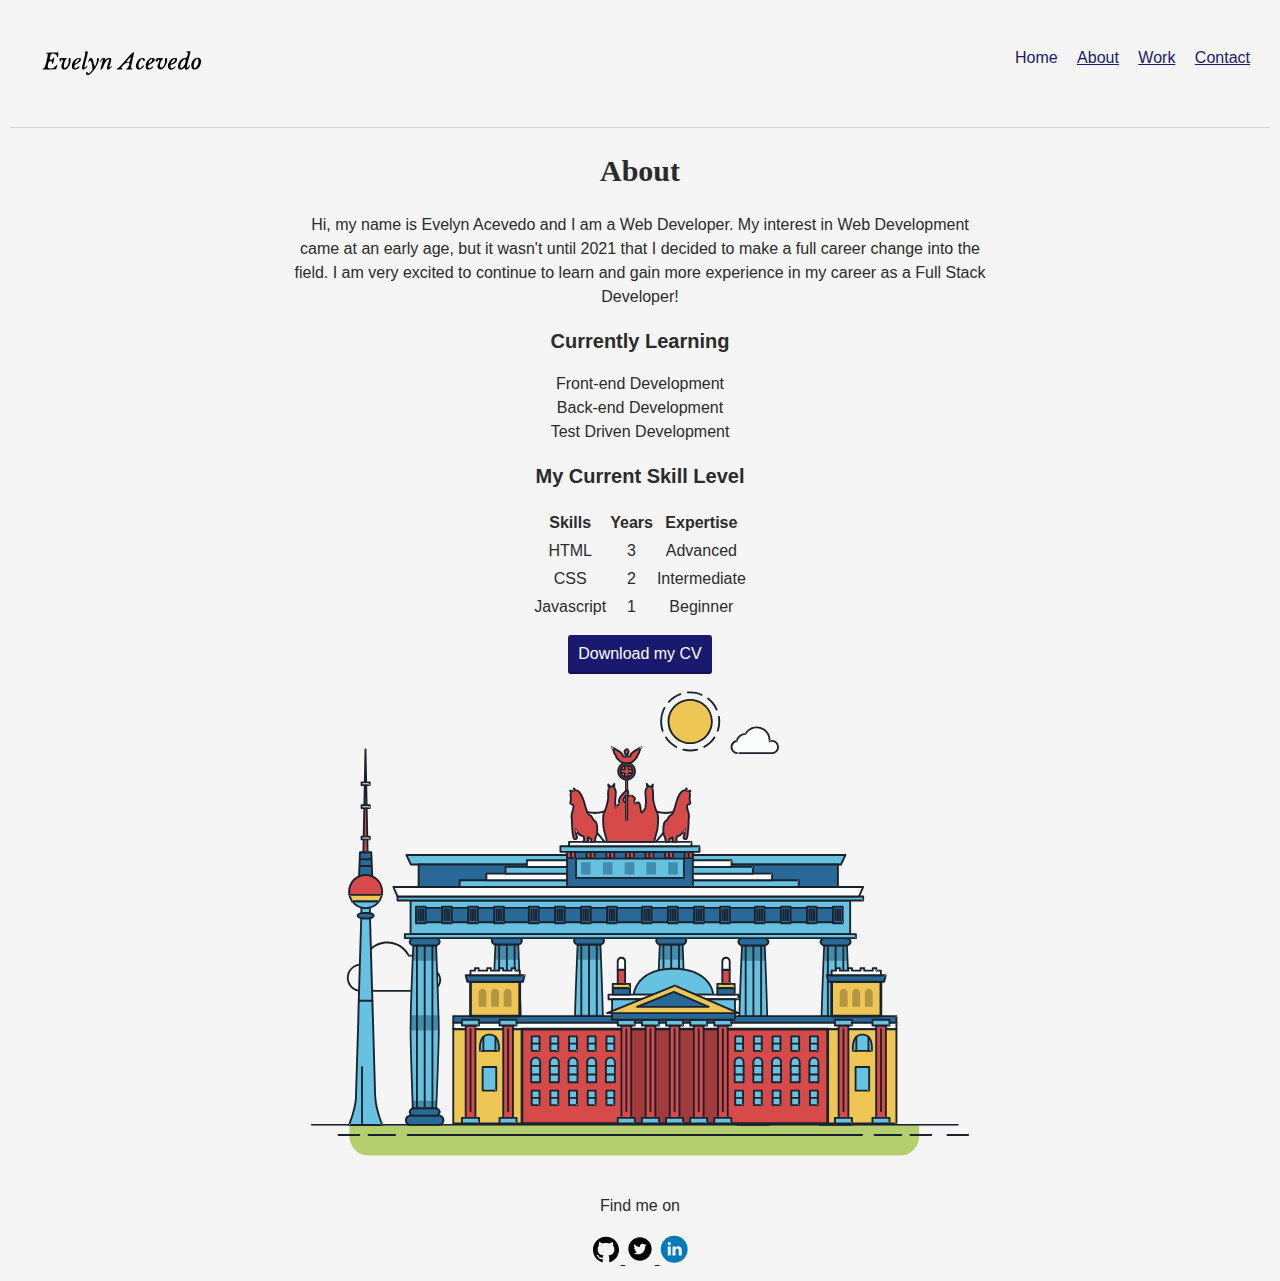
==== about.html @ 3bb191a5 "Revert "Testing different google fonts"" ====
<!DOCTYPE html>
<html>
<head>
  <meta charset="utf-8">
  <meta name="viewport" content="width=device-width, initial-scale=1">
  <title>About Evelyn Acevedo</title>
  <link rel="shortcut icon" href="./Img/favicon.jpg">
  <link rel="stylesheet" type="text/css" href="css/normalize.css">
  <link rel="stylesheet" type="text/css" href="css/style.production.css">
</head>
<body>
  <header class="page-header"> <!-- the parent container -->
    <a href="index.html">
      <img src="Img/evelyn-acevedo-logo.svg" alt="Personal logo of Evelyn Acevedo, a text logo of my name" class="page-header__item"></a> <!--flexbox child item -->
      <nav class="main-navigation page-header__item"> <!-- another flexbox child item -->
        <ul role="menubar" class="navigation-list">
          <li role="presentation">
            <a href="index.html" role="menuitem" class="navigation-list__item navigation-list__item--active">Home</a>
          </li >
          <li role="presentation">
            <a href="about.html" role="menuitem" class="navigation-list__item">About</a>
          </li>
          <li role="presentation">
            <a href="work.html" role="menuitem" class="navigation-list__item">Work</a>
          </li>
          <li role="presentation">
            <a href="contact.html" role="menuitem" class="navigation-list__item">Contact</a>
          </li>
        </ul>
      </nav>

    </header>
    <!-- ABOUT INFO-->

    <section class="about">
      <h1>About</h1>
      <p>
        Hi, my name is Evelyn Acevedo and I am a Web Developer. My interest in Web Development came at an early age, but it wasn't until 2021 that I decided to make a full career change into the field. I am very excited to continue to learn and gain more experience in my career as a Full Stack Developer!
      </p>
      <h2>Currently Learning</h2>
      <ul>
        <li>Front-end Development</li>
        <li>Back-end Development</li>
        <li>Test Driven Development</li>
      </ul>
      <h2>My Current Skill Level</h2>
      <table class="skills">
        <thead>
          <tr>
            <th>Skills</th>
            <th>Years</th>
            <th>Expertise</th>
          </tr>
        </thead>
        <tbody>
          <tr>
            <td>HTML</td>
            <td>3</td>
            <td>Advanced</td>
          </tr>
          <tr>
            <td>CSS</td>
            <td>2</td>
            <td>Intermediate</td>
          </tr>
          <tr>
            <td>Javascript</td>
            <td>1</td>
            <td>Beginner</td>
          </tr>
        </tbody>
      </table>
      <a href="files/cv.pdf" class="button" download>Download my CV</a>

      <svg xmlns="http://www.w3.org/2000/svg" class="berlin-illustration" height="505" viewBox="0 0 700 505" xmlns:xlink="http://www.w3.org/1999/xlink">
        <defs>
          <polygon id="a" points=".06 231.917 .06 .929 688.717 .929 688.717 231.917" />
        </defs>
        <g fill="none" fill-rule="evenodd">
          <g transform="translate(0 241)" class="cloud-front">
            <path fill="#1A232C" d="M87.602,29 L87.602,28 C87.326,28.001 87.103,28.024 86.927,28.033 L86.979,29.031 L87.947,28.78 C85.741,20.282 78.041,14.002 68.852,14 C67.858,14 66.904,14.096 65.98,14.231 L66.125,15.22 L67.019,14.772 C62.626,6.015 53.567,0.001 43.102,0 C29.041,0.002 17.524,10.848 16.443,24.632 L17.44,24.71 L17.606,23.724 C16.803,23.589 15.969,23.5 15.102,23.5 C6.817,23.501 0.102,30.215 0.102,38.5 C0.102,46.785 6.817,53.499 15.102,53.5 L87.602,53.5 C94.644,53.499 100.351,47.792 100.352,40.75 C100.351,33.708 94.644,28.001 87.602,28 L87.602,30 C90.573,30 93.254,31.202 95.203,33.149 C97.15,35.097 98.351,37.778 98.352,40.75 C98.351,43.722 97.15,46.403 95.203,48.351 C93.254,50.298 90.573,51.5 87.602,51.5 L15.102,51.5 C11.509,51.5 8.265,50.046 5.909,47.692 C3.555,45.337 2.102,42.093 2.102,38.5 C2.102,34.907 3.555,31.663 5.909,29.308 C8.265,26.954 11.509,25.5 15.102,25.5 C15.831,25.5 16.553,25.575 17.273,25.697 C17.551,25.743 17.832,25.672 18.055,25.499 C18.277,25.325 18.414,25.07 18.436,24.789 C19.436,12.04 30.094,1.998 43.102,2 C52.786,1.999 61.163,7.564 65.231,15.669 C65.425,16.055 65.842,16.272 66.27,16.21 C67.132,16.084 67.988,16 68.852,16 C77.108,15.998 84.027,21.647 86.011,29.283 C86.13,29.741 86.557,30.054 87.031,30.03 C87.27,30.017 87.457,29.999 87.602,30 L87.602,29"
            transform="translate(38 36)" />
          </g>
          <path fill="#B5CE6F" d="M646.484,484.382 C646.484,489.501 644.531,494.62 640.627,498.525 C636.722,502.43 631.603,504.382 626.484,504.382 L60.873,504.382 C55.754,504.382 50.636,502.43 46.731,498.525 C42.826,494.62 40.873,489.501 40.873,484.382 L40.873,471.917 L646.484,471.917 L646.484,484.382"
          />
          <polyline fill="#67C2E2" points="334.824 185.029 101.449 185.029 106.209 195.08 563.438 195.08 568.2 185.029 334.824 185.029" />
          <path fill="#1A232C" d="M334.824,185.029 L334.824,184.029 L101.449,184.029 C101.104,184.029 100.788,184.203 100.604,184.494 C100.42,184.785 100.398,185.146 100.545,185.457 L105.306,195.508 C105.471,195.856 105.824,196.079 106.209,196.079 L563.438,196.079 C563.824,196.079 564.177,195.856 564.342,195.508 L569.104,185.457 C569.251,185.146 569.229,184.785 569.045,184.494 C568.861,184.203 568.544,184.029 568.2,184.029 L334.824,184.029 L334.824,186.029 L566.62,186.029 L562.806,194.08 L106.842,194.08 L103.029,186.029 L334.824,186.029 L334.824,185.029"
          />
          <polygon fill="#296997" points="114.416 218.974 560.222 218.974 560.222 195.08 114.416 195.08" />
          <path fill="#1A232C" d="M560.222,218.974 L560.222,217.974 L115.416,217.974 L115.416,196.079 L559.222,196.079 L559.222,218.974 L560.222,218.974 L560.222,217.974 L560.222,218.974 L561.222,218.974 L561.222,195.08 C561.222,194.816 561.115,194.559 560.929,194.372 C560.742,194.186 560.485,194.08 560.222,194.08 L114.416,194.08 C114.152,194.08 113.895,194.186 113.708,194.372 C113.522,194.559 113.416,194.816 113.416,195.08 L113.416,218.974 C113.416,219.237 113.522,219.495 113.708,219.681 C113.895,219.867 114.152,219.974 114.416,219.974 L560.222,219.974 C560.485,219.974 560.742,219.867 560.929,219.681 C561.115,219.495 561.222,219.237 561.222,218.974 L560.222,218.974"
          />
          <polygon fill="#67C2E2" points="105.85 269.08 573.225 269.08 573.225 233.398 105.85 233.398" />
          <path fill="#1A232C" d="M573.225,233.398 L573.225,232.398 L105.85,232.398 C105.587,232.398 105.329,232.505 105.143,232.691 C104.957,232.877 104.85,233.134 104.85,233.398 L104.85,269.08 C104.85,269.344 104.957,269.601 105.143,269.788 C105.329,269.974 105.587,270.08 105.85,270.08 L573.225,270.08 C573.488,270.08 573.745,269.974 573.932,269.788 C574.118,269.601 574.225,269.344 574.225,269.08 L574.225,233.398 C574.225,233.134 574.118,232.877 573.932,232.691 C573.745,232.505 573.488,232.398 573.225,232.398 L573.225,233.398 L572.225,233.398 L572.225,268.08 L106.85,268.08 L106.85,234.398 L573.225,234.398 L573.225,233.398 L572.225,233.398 L573.225,233.398"
          />
          <polygon fill="#296997" points="116.751 256.508 562.557 256.508 562.557 241.243 116.751 241.243" />
          <path fill="#1A232C" d="M562.557,256.508 L562.557,255.508 L117.75,255.508 L117.75,242.243 L561.557,242.243 L561.557,256.508 L562.557,256.508 L562.557,255.508 L562.557,256.508 L563.557,256.508 L563.557,241.243 C563.557,240.979 563.45,240.722 563.264,240.535 C563.078,240.349 562.82,240.243 562.557,240.243 L116.75,240.243 C116.487,240.243 116.23,240.349 116.043,240.535 C115.857,240.722 115.751,240.979 115.751,241.243 L115.751,256.508 C115.751,256.771 115.857,257.029 116.043,257.215 C116.23,257.401 116.487,257.508 116.751,257.508 L562.557,257.508 C562.82,257.508 563.077,257.401 563.264,257.215 C563.45,257.029 563.557,256.771 563.557,256.508 L562.557,256.508"
          />
          <polygon fill="#67C2E2" points="158.07 218.974 518.563 218.974 518.563 211.858 158.07 211.858" />
          <path fill="#1A232C" d="M518.563,211.858 L518.563,210.858 L158.07,210.858 C157.807,210.858 157.549,210.964 157.363,211.151 C157.177,211.337 157.07,211.594 157.07,211.858 L157.07,218.974 C157.07,219.237 157.177,219.495 157.363,219.681 C157.549,219.867 157.807,219.974 158.07,219.974 L518.563,219.974 C518.826,219.974 519.083,219.867 519.27,219.681 C519.456,219.495 519.562,219.237 519.562,218.974 L519.562,211.858 C519.562,211.594 519.456,211.337 519.27,211.151 C519.083,210.964 518.826,210.858 518.563,210.858 L518.563,211.858 L517.563,211.858 L517.563,217.974 L159.07,217.974 L159.07,212.858 L518.563,212.858 L518.563,211.858 L517.563,211.858 L518.563,211.858"
          />
          <polygon fill="#FBFDFC" points="186.438 211.858 490.194 211.858 490.194 204.741 186.438 204.741" />
          <path fill="#1A232C" d="M490.194,204.741 L490.194,203.741 L186.438,203.741 C186.175,203.741 185.917,203.848 185.731,204.034 C185.545,204.221 185.438,204.478 185.438,204.741 L185.438,211.858 C185.438,212.121 185.545,212.379 185.731,212.565 C185.917,212.751 186.175,212.858 186.438,212.858 L490.194,212.858 C490.458,212.858 490.715,212.751 490.902,212.565 C491.088,212.379 491.194,212.121 491.194,211.858 L491.194,204.741 C491.194,204.478 491.088,204.221 490.902,204.034 C490.715,203.848 490.458,203.741 490.194,203.741 L490.194,204.741 L489.194,204.741 L489.194,210.858 L187.438,210.858 L187.438,205.741 L490.194,205.741 L490.194,204.741 L489.194,204.741 L490.194,204.741"
          />
          <polygon fill="#67C2E2" points="206.805 204.741 469.828 204.741 469.828 197.624 206.805 197.624" />
          <path fill="#1A232C" d="M469.828,197.624 L469.828,196.624 L206.805,196.624 C206.541,196.624 206.284,196.731 206.098,196.917 C205.911,197.103 205.805,197.361 205.805,197.624 L205.805,204.741 C205.805,205.005 205.911,205.262 206.098,205.449 C206.284,205.635 206.541,205.741 206.805,205.741 L469.828,205.741 C470.091,205.741 470.349,205.635 470.535,205.449 C470.722,205.262 470.828,205.005 470.828,204.741 L470.828,197.624 C470.828,197.361 470.722,197.103 470.535,196.917 C470.349,196.731 470.091,196.624 469.828,196.624 L469.828,197.624 L468.828,197.624 L468.828,203.741 L207.805,203.741 L207.805,198.624 L469.828,198.624 L469.828,197.624 L468.828,197.624 L469.828,197.624"
          />
          <polygon fill="#FBFDFC" points="229.521 197.624 447.111 197.624 447.111 190.509 229.521 190.509" />
          <path fill="#1A232C" d="M447.111,190.509 L447.111,189.509 L229.521,189.509 C229.258,189.509 229,189.616 228.814,189.802 C228.628,189.988 228.521,190.246 228.521,190.509 L228.521,197.624 C228.521,197.888 228.628,198.145 228.814,198.332 C229,198.518 229.258,198.624 229.521,198.624 L447.111,198.624 C447.375,198.624 447.632,198.518 447.818,198.332 C448.005,198.145 448.111,197.888 448.111,197.624 L448.111,190.509 C448.111,190.246 448.005,189.988 447.818,189.802 C447.632,189.616 447.375,189.509 447.111,189.509 L447.111,190.509 L446.111,190.509 L446.111,196.624 L230.521,196.624 L230.521,191.509 L447.111,191.509 L447.111,190.509 L446.111,190.509 L447.111,190.509"
          />
          <path fill="#67C2E2" d="M135.607,355.447 C135.163,337.766 134.264,313.326 133.648,297.387 C133.274,287.721 133.004,281.18 133.004,281.18 L108.722,281.18 C108.722,281.18 108.452,287.721 108.079,297.387 C107.462,313.326 106.563,337.766 106.119,355.447 C105.953,362.059 105.85,367.732 105.85,371.653 L105.85,371.654 C105.85,386.117 107.243,424.332 108.089,446.189 C108.457,455.706 108.722,462.126 108.722,462.126 L133.004,462.126 C133.004,462.126 133.269,455.706 133.637,446.189 C134.482,424.332 135.876,386.117 135.876,371.654 L135.876,371.653 C135.876,367.732 135.773,362.059 135.607,355.447"
          />
          <path fill="#428DAE" d="M133.648 297.387L108.079 297.387C108.452 287.721 108.722 281.18 108.722 281.18L133.004 281.18C133.004 281.18 133.274 287.721 133.648 297.387M135.876 371.654L105.85 371.654 105.85 371.653C105.85 367.732 105.953 362.059 106.119 355.447L135.607 355.447C135.773 362.059 135.876 367.732 135.876 371.653L135.876 371.654M133.004 462.126L108.722 462.126C108.722 462.126 108.457 455.706 108.089 446.189L133.637 446.189C133.269 455.706 133.004 462.126 133.004 462.126"
          />
          <path fill="#1A232C" d="M109.612,461.199 L132.114,461.199 C132.447,453.007 134.949,390.886 134.949,371.653 C134.949,352.42 132.447,290.299 132.114,282.108 L109.612,282.108 C109.279,290.299 106.778,352.42 106.778,371.653 C106.778,390.886 109.279,453.007 109.612,461.199 Z M133.895,463.054 L107.832,463.054 L107.794,462.164 C107.766,461.466 104.922,392.193 104.922,371.653 C104.922,351.114 107.766,281.839 107.794,281.142 L107.832,280.252 L133.895,280.252 L133.931,281.142 C133.96,281.839 136.804,351.114 136.804,371.653 C136.804,392.193 133.96,461.466 133.931,462.164 L133.895,463.054 L133.895,463.054 Z"
          />
          <path fill="#1A232C" d="M111.638 281.18L111.638 462.126C111.638 462.679 112.086 463.126 112.638 463.126 113.19 463.126 113.638 462.679 113.638 462.126L113.638 281.18C113.638 280.628 113.19 280.18 112.638 280.18 112.086 280.18 111.638 280.628 111.638 281.18M119.863 281.18L119.863 462.126C119.863 462.679 120.311 463.126 120.863 463.126 121.416 463.126 121.863 462.679 121.863 462.126L121.863 281.18C121.863 280.628 121.416 280.18 120.863 280.18 120.311 280.18 119.863 280.628 119.863 281.18M128.088 281.18L128.088 462.126C128.088 462.679 128.536 463.126 129.088 463.126 129.64 463.126 130.088 462.679 130.088 462.126L130.088 281.18C130.088 280.628 129.64 280.18 129.088 280.18 128.536 280.18 128.088 280.628 128.088 281.18"
          />
          <path fill="#296997" d="M136.79,277.265 C136.79,279.418 134.675,281.18 132.09,281.18 L109.636,281.18 C107.051,281.18 104.936,279.418 104.936,277.265 C104.936,275.111 107.051,273.349 109.636,273.349 L132.09,273.349 C134.675,273.349 136.79,275.111 136.79,277.265"
          />
          <path fill="#1A232C" d="M136.79,277.265 L135.79,277.265 C135.789,278.005 135.433,278.704 134.769,279.262 C134.109,279.814 133.155,280.181 132.09,280.18 L109.636,280.18 C108.571,280.181 107.617,279.814 106.956,279.262 C106.293,278.704 105.936,278.005 105.936,277.265 C105.936,276.524 106.293,275.825 106.957,275.267 C107.617,274.715 108.571,274.348 109.636,274.349 L132.09,274.349 C133.155,274.348 134.109,274.716 134.769,275.267 C135.433,275.825 135.789,276.524 135.79,277.265 L137.79,277.265 C137.791,275.851 137.09,274.593 136.049,273.731 C135.006,272.863 133.61,272.35 132.09,272.349 L109.636,272.349 C108.116,272.35 106.72,272.863 105.676,273.731 C104.636,274.593 103.935,275.851 103.936,277.265 C103.935,278.678 104.636,279.937 105.677,280.798 C106.72,281.666 108.116,282.179 109.636,282.18 L132.09,282.18 C133.61,282.179 135.006,281.666 136.049,280.798 C137.09,279.937 137.791,278.678 137.79,277.265 L136.79,277.265"
          />
          <path fill="#296997" d="M140.775,467.217 C140.775,469.803 138.661,471.917 136.076,471.917 L105.65,471.917 C103.065,471.917 100.951,469.803 100.951,467.217 L100.951,466.825 C100.951,464.241 103.065,462.126 105.65,462.126 L136.076,462.126 C138.661,462.126 140.775,464.241 140.775,466.825 L140.775,467.217"
          />
          <path fill="#1A232C" d="M140.775,467.217 L139.775,467.217 C139.775,468.235 139.361,469.155 138.688,469.83 C138.013,470.503 137.093,470.917 136.076,470.917 L105.65,470.917 C104.633,470.917 103.713,470.504 103.038,469.83 C102.365,469.155 101.951,468.235 101.951,467.217 L101.951,466.825 C101.951,465.808 102.365,464.889 103.038,464.214 C103.713,463.54 104.633,463.127 105.65,463.126 L136.076,463.126 C137.093,463.127 138.013,463.54 138.688,464.214 C139.362,464.889 139.775,465.808 139.775,466.825 L139.775,467.217 L141.775,467.217 L141.775,466.825 C141.772,463.684 139.217,461.13 136.076,461.126 L105.65,461.126 C102.509,461.13 99.955,463.684 99.951,466.825 L99.951,467.217 C99.954,470.36 102.509,472.914 105.65,472.917 L136.076,472.917 C139.217,472.914 141.772,470.36 141.775,467.217 L140.775,467.217"
          />
          <path fill="#296997" d="M136.79,458.208 C136.79,460.363 134.675,462.126 132.09,462.126 L109.636,462.126 C107.051,462.126 104.936,460.363 104.936,458.208 C104.936,456.057 107.051,454.292 109.636,454.292 L132.09,454.292 C134.675,454.292 136.79,456.057 136.79,458.208"
          />
          <path fill="#1A232C" d="M136.79,458.208 L135.79,458.208 C135.789,458.949 135.432,459.649 134.769,460.207 C134.108,460.76 133.154,461.128 132.09,461.126 L109.636,461.126 C108.572,461.128 107.617,460.76 106.957,460.207 C106.293,459.649 105.936,458.949 105.936,458.208 C105.936,457.47 106.293,456.77 106.957,456.212 C107.617,455.659 108.572,455.291 109.636,455.292 L132.09,455.292 C133.154,455.291 134.108,455.659 134.769,456.212 C135.433,456.77 135.789,457.47 135.79,458.208 L137.79,458.208 C137.791,456.796 137.09,455.538 136.05,454.675 C135.006,453.808 133.61,453.294 132.09,453.292 L109.636,453.292 C108.115,453.294 106.719,453.808 105.676,454.675 C104.636,455.538 103.935,456.796 103.936,458.208 C103.935,459.622 104.636,460.881 105.676,461.743 C106.72,462.611 108.116,463.125 109.636,463.126 L132.09,463.126 C133.61,463.125 135.006,462.611 136.05,461.743 C137.09,460.881 137.791,459.622 137.79,458.208 L136.79,458.208"
          />
          <path fill="#67C2E2" d="M572.471,355.447 C572.025,337.766 571.126,313.326 570.51,297.387 C570.137,287.721 569.867,281.18 569.867,281.18 L545.585,281.18 C545.585,281.18 545.315,287.721 544.942,297.387 C544.326,313.326 543.427,337.766 542.981,355.447 C542.815,362.059 542.713,367.732 542.713,371.653 L542.713,371.654 C542.713,386.117 544.107,424.332 544.952,446.189 C545.32,455.706 545.585,462.126 545.585,462.126 L569.867,462.126 C569.867,462.126 570.132,455.706 570.499,446.189 C571.346,424.332 572.739,386.117 572.739,371.654 L572.739,371.653 C572.739,367.732 572.637,362.059 572.471,355.447"
          />
          <path fill="#428DAE" d="M569.582 297.387L566.951 297.387 566.951 282.108 568.977 282.108C569.063 284.206 569.29 289.841 569.582 297.387M564.951 297.387L545.871 297.387C546.162 289.841 546.39 284.206 546.476 282.108L564.951 282.108 564.951 297.387M571.8 369.187L566.951 369.187 566.951 356.265 571.562 356.265C571.685 361.272 571.771 365.701 571.8 369.187M564.951 369.187L543.653 369.187C543.684 365.512 543.777 360.79 543.912 355.447L553.551 355.447 553.551 356.265 564.951 356.265 564.951 369.187"
          />
          <path fill="#1A232C" d="M546.476,461.199 L568.977,461.199 C569.31,453.007 571.812,390.886 571.812,371.653 C571.812,352.42 569.31,290.299 568.977,282.108 L546.476,282.108 C546.142,290.299 543.642,352.42 543.642,371.653 C543.642,390.886 546.142,453.007 546.476,461.199 M570.758,463.054 L544.694,463.054 L544.658,462.164 C544.629,461.466 541.785,392.193 541.785,371.653 C541.785,351.114 544.629,281.839 544.658,281.142 L544.694,280.252 L570.758,280.252 L570.795,281.142 C570.823,281.839 573.667,351.114 573.667,371.653 C573.667,392.193 570.823,461.466 570.795,462.164 L570.758,463.054"
          />
          <path fill="#1A232C" d="M548.501 281.18L548.501 462.126C548.501 462.679 548.949 463.126 549.501 463.126 550.053 463.126 550.501 462.679 550.501 462.126L550.501 281.18C550.501 280.628 550.053 280.18 549.501 280.18 548.949 280.18 548.501 280.628 548.501 281.18M556.727 281.18L556.727 462.126C556.727 462.679 557.174 463.126 557.727 463.126 558.279 463.126 558.727 462.679 558.727 462.126L558.727 281.18C558.727 280.628 558.279 280.18 557.727 280.18 557.174 280.18 556.727 280.628 556.727 281.18M564.951 281.18L564.951 462.126C564.951 462.679 565.399 463.126 565.951 463.126 566.503 463.126 566.951 462.679 566.951 462.126L566.951 281.18C566.951 280.628 566.503 280.18 565.951 280.18 565.399 280.18 564.951 280.628 564.951 281.18"
          />
          <path fill="#296997" d="M573.653,277.265 C573.653,279.418 571.537,281.18 568.953,281.18 L546.499,281.18 C543.915,281.18 541.799,279.418 541.799,277.265 C541.799,275.111 543.915,273.349 546.499,273.349 L568.953,273.349 C571.537,273.349 573.653,275.111 573.653,277.265"
          />
          <path fill="#1A232C" d="M573.653,277.265 L572.653,277.265 C572.653,278.005 572.296,278.704 571.632,279.262 C570.972,279.814 570.017,280.181 568.953,280.18 L546.499,280.18 C545.435,280.181 544.48,279.814 543.82,279.262 C543.156,278.704 542.8,278.005 542.799,277.265 C542.8,276.525 543.156,275.825 543.82,275.267 C544.481,274.715 545.435,274.348 546.499,274.349 L568.953,274.349 C570.017,274.348 570.972,274.715 571.632,275.267 C572.296,275.825 572.653,276.525 572.653,277.265 L574.653,277.265 C574.654,275.851 573.953,274.593 572.912,273.731 C571.869,272.863 570.473,272.35 568.953,272.349 L546.499,272.349 C544.979,272.35 543.583,272.863 542.54,273.731 C541.499,274.593 540.798,275.851 540.799,277.265 C540.798,278.679 541.499,279.937 542.54,280.798 C543.583,281.666 544.979,282.179 546.499,282.18 L568.953,282.18 C570.473,282.179 571.869,281.666 572.912,280.798 C573.953,279.937 574.654,278.679 574.653,277.265 L573.653,277.265"
          />
          <path fill="#296997" d="M577.639,467.217 C577.639,469.803 575.524,471.917 572.938,471.917 L542.514,471.917 C539.929,471.917 537.813,469.803 537.813,467.217 L537.813,466.825 C537.813,464.241 539.929,462.126 542.514,462.126 L572.938,462.126 C575.524,462.126 577.639,464.241 577.639,466.825 L577.639,467.217"
          />
          <path fill="#1A232C" d="M577.639,467.217 L576.639,467.217 C576.638,468.235 576.225,469.155 575.551,469.83 C574.876,470.503 573.956,470.917 572.938,470.917 L542.514,470.917 C541.497,470.917 540.576,470.503 539.901,469.83 C539.227,469.155 538.814,468.234 538.813,467.217 L538.813,466.825 C538.814,465.808 539.227,464.889 539.901,464.214 C540.576,463.54 541.497,463.127 542.514,463.126 L572.938,463.126 C573.956,463.127 574.876,463.54 575.551,464.214 C576.225,464.888 576.638,465.808 576.639,466.825 L576.639,467.217 L578.639,467.217 L578.639,466.825 C578.635,463.684 576.081,461.13 572.938,461.126 L542.514,461.126 C539.372,461.13 536.817,463.684 536.813,466.825 L536.813,467.217 C536.817,470.36 539.372,472.914 542.514,472.917 L572.938,472.917 C576.081,472.914 578.635,470.359 578.639,467.217 L577.639,467.217"
          />
          <path fill="#296997" d="M573.653,458.208 C573.653,460.363 571.537,462.126 568.953,462.126 L546.499,462.126 C543.915,462.126 541.799,460.363 541.799,458.208 C541.799,456.057 543.915,454.292 546.499,454.292 L568.953,454.292 C571.537,454.292 573.653,456.057 573.653,458.208"
          />
          <path fill="#1A232C" d="M573.653,458.208 L572.653,458.208 C572.653,458.949 572.296,459.649 571.632,460.207 C570.971,460.76 570.017,461.128 568.953,461.126 L546.499,461.126 C545.435,461.128 544.481,460.76 543.82,460.207 C543.157,459.649 542.799,458.949 542.799,458.208 C542.799,457.47 543.156,456.77 543.82,456.212 C544.481,455.659 545.435,455.291 546.499,455.292 L568.953,455.292 C570.017,455.291 570.971,455.659 571.632,456.212 C572.296,456.77 572.653,457.47 572.653,458.208 L574.653,458.208 C574.654,456.796 573.953,455.538 572.912,454.675 C571.869,453.808 570.473,453.294 568.953,453.292 L546.499,453.292 C544.979,453.294 543.583,453.808 542.54,454.675 C541.499,455.538 540.798,456.796 540.799,458.208 C540.798,459.622 541.499,460.881 542.54,461.743 C543.583,462.611 544.979,463.125 546.499,463.126 L568.953,463.126 C570.473,463.125 571.869,462.611 572.912,461.743 C573.953,460.881 574.654,459.622 574.653,458.208 L573.653,458.208"
          />
          <path fill="#67C2E2" d="M485.098,355.447 C484.654,337.766 483.753,313.326 483.137,297.387 C482.764,287.721 482.494,281.18 482.494,281.18 L458.213,281.18 C458.213,281.18 457.942,287.721 457.569,297.387 C456.953,313.326 456.055,337.766 455.608,355.447 C455.443,362.059 455.34,367.732 455.34,371.653 L455.34,371.654 C455.34,386.117 456.733,424.332 457.58,446.189 C457.948,455.706 458.213,462.126 458.213,462.126 L482.494,462.126 C482.494,462.126 482.759,455.706 483.126,446.189 C483.973,424.332 485.366,386.117 485.366,371.654 L485.366,371.653 C485.366,367.732 485.265,362.059 485.098,355.447"
          />
          <path fill="#428DAE" d="M483.137 297.387L457.569 297.387C457.942 287.721 458.213 281.18 458.213 281.18L482.494 281.18C482.494 281.18 482.764 287.721 483.137 297.387M485.355 369.187L455.351 369.187C455.382 365.502 455.475 360.78 455.608 355.447L485.098 355.447C485.232 360.78 485.325 365.502 485.355 369.187"
          />
          <path fill="#1A232C" d="M459.103,461.199 L481.605,461.199 C481.938,453.007 484.439,390.886 484.439,371.653 C484.439,352.42 481.938,290.299 481.605,282.108 L459.103,282.108 C458.769,290.299 456.268,352.42 456.268,371.653 C456.268,390.886 458.769,453.007 459.103,461.199 Z M483.386,463.054 L457.321,463.054 L457.285,462.164 C457.256,461.466 454.412,392.193 454.412,371.653 C454.412,351.114 457.256,281.839 457.285,281.142 L457.321,280.252 L483.386,280.252 L483.422,281.142 C483.45,281.839 486.294,351.114 486.294,371.653 C486.294,392.193 483.45,461.466 483.422,462.164 L483.386,463.054 L483.386,463.054 Z"
          />
          <path fill="#1A232C" d="M461.128 281.18L461.128 462.126C461.128 462.679 461.576 463.126 462.128 463.126 462.68 463.126 463.128 462.679 463.128 462.126L463.128 281.18C463.128 280.628 462.68 280.18 462.128 280.18 461.576 280.18 461.128 280.628 461.128 281.18M469.354 281.18L469.354 462.126C469.354 462.679 469.801 463.126 470.354 463.126 470.906 463.126 471.354 462.679 471.354 462.126L471.354 281.18C471.354 280.628 470.906 280.18 470.354 280.18 469.801 280.18 469.354 280.628 469.354 281.18M477.578 281.18L477.578 462.126C477.578 462.679 478.026 463.126 478.578 463.126 479.13 463.126 479.578 462.679 479.578 462.126L479.578 281.18C479.578 280.628 479.13 280.18 478.578 280.18 478.026 280.18 477.578 280.628 477.578 281.18"
          />
          <path fill="#296997" d="M486.281,277.265 C486.281,279.418 484.164,281.18 481.58,281.18 L459.126,281.18 C456.542,281.18 454.426,279.418 454.426,277.265 C454.426,275.111 456.542,273.349 459.126,273.349 L481.58,273.349 C484.164,273.349 486.281,275.111 486.281,277.265"
          />
          <path fill="#1A232C" d="M486.281,277.265 L485.281,277.265 C485.281,278.005 484.924,278.704 484.26,279.262 C483.599,279.814 482.644,280.181 481.58,280.18 L459.126,280.18 C458.062,280.181 457.107,279.814 456.447,279.262 C455.783,278.704 455.427,278.005 455.426,277.265 C455.427,276.525 455.783,275.825 456.447,275.267 C457.108,274.715 458.062,274.348 459.126,274.349 L481.58,274.349 C482.644,274.348 483.599,274.716 484.26,275.268 C484.924,275.825 485.281,276.525 485.281,277.265 L487.281,277.265 C487.282,275.851 486.58,274.593 485.54,273.731 C484.496,272.863 483.1,272.35 481.58,272.349 L459.126,272.349 C457.606,272.35 456.21,272.863 455.167,273.731 C454.126,274.593 453.425,275.851 453.426,277.265 C453.425,278.679 454.126,279.937 455.167,280.798 C456.21,281.666 457.606,282.179 459.126,282.18 L481.58,282.18 C483.1,282.179 484.496,281.666 485.54,280.799 C486.58,279.937 487.282,278.679 487.281,277.265 L486.281,277.265"
          />
          <path fill="#296997" d="M490.266,467.217 C490.266,469.803 488.151,471.917 485.565,471.917 L455.141,471.917 C452.556,471.917 450.44,469.803 450.44,467.217 L450.44,466.825 C450.44,464.241 452.556,462.126 455.141,462.126 L485.565,462.126 C488.151,462.126 490.266,464.241 490.266,466.825 L490.266,467.217"
          />
          <path fill="#1A232C" d="M490.266,467.217 L489.266,467.217 C489.265,468.235 488.852,469.155 488.178,469.83 C487.503,470.503 486.583,470.917 485.565,470.917 L455.141,470.917 C454.124,470.917 453.203,470.503 452.528,469.83 C451.854,469.155 451.441,468.234 451.44,467.217 L451.44,466.825 C451.441,465.808 451.854,464.889 452.528,464.214 C453.203,463.54 454.124,463.127 455.141,463.126 L485.565,463.126 C486.583,463.127 487.503,463.54 488.178,464.214 C488.852,464.888 489.265,465.808 489.266,466.825 L489.266,467.217 L491.266,467.217 L491.266,466.825 C491.262,463.684 488.708,461.13 485.565,461.126 L455.141,461.126 C451.999,461.13 449.444,463.684 449.44,466.825 L449.44,467.217 C449.444,470.36 451.999,472.914 455.141,472.917 L485.565,472.917 C488.708,472.914 491.262,470.359 491.266,467.217 L490.266,467.217"
          />
          <path fill="#296997" d="M486.281,458.208 C486.281,460.363 484.164,462.126 481.58,462.126 L459.126,462.126 C456.542,462.126 454.426,460.363 454.426,458.208 C454.426,456.057 456.542,454.292 459.126,454.292 L481.58,454.292 C484.164,454.292 486.281,456.057 486.281,458.208"
          />
          <path fill="#1A232C" d="M486.281,458.208 L485.281,458.208 C485.281,458.949 484.923,459.649 484.26,460.207 C483.599,460.76 482.644,461.128 481.58,461.126 L459.126,461.126 C458.062,461.128 457.108,460.76 456.447,460.207 C455.784,459.649 455.427,458.949 455.426,458.208 C455.426,457.47 455.783,456.77 456.447,456.212 C457.108,455.659 458.062,455.291 459.126,455.292 L481.58,455.292 C482.644,455.291 483.598,455.659 484.26,456.212 C484.924,456.77 485.281,457.47 485.281,458.208 L487.281,458.208 C487.282,456.795 486.58,455.538 485.54,454.675 C484.496,453.808 483.1,453.294 481.58,453.292 L459.126,453.292 C457.606,453.294 456.21,453.808 455.167,454.675 C454.126,455.538 453.425,456.796 453.426,458.208 C453.425,459.622 454.126,460.881 455.167,461.743 C456.21,462.611 457.606,463.125 459.126,463.126 L481.58,463.126 C483.1,463.125 484.496,462.611 485.54,461.743 C486.581,460.881 487.282,459.622 487.281,458.208 L486.281,458.208"
          />
          <path fill="#67C2E2" d="M397.726,354.466 C397.28,336.787 396.381,312.346 395.765,296.407 C395.392,286.742 395.122,280.2 395.122,280.2 L370.84,280.2 C370.84,280.2 370.57,286.742 370.197,296.407 C369.581,312.346 368.682,336.787 368.236,354.466 C368.07,361.078 367.968,366.751 367.968,370.672 L367.968,370.673 C367.968,385.136 369.361,423.352 370.207,445.208 C370.575,454.726 370.84,461.146 370.84,461.146 L395.122,461.146 C395.122,461.146 395.386,454.726 395.754,445.208 C396.601,423.352 397.994,385.136 397.994,370.673 L397.994,370.672 C397.994,366.751 397.892,361.078 397.726,354.466"
          />
          <path fill="#428DAE" d="M394.837 296.407L392.206 296.407 392.206 281.127 394.233 281.127C394.318 283.225 394.545 288.861 394.837 296.407L394.837 296.407zM383.981 296.407L390.206 296.407 390.206 281.127 383.981 281.127 383.981 296.407zM375.756 296.407L381.98 296.407 381.98 281.127 375.756 281.127 375.756 296.407zM373.756 296.407L371.126 296.407C371.417 288.861 371.645 283.225 371.73 281.127L373.756 281.127 373.756 296.407 373.756 296.407zM397.062 369.187L392.206 369.187 392.206 354.466 396.796 354.466C396.943 360.298 397.041 365.389 397.062 369.187L397.062 369.187zM383.981 369.187L390.206 369.187 390.206 354.466 383.981 354.466 383.981 369.187zM375.756 369.187L381.98 369.187 381.98 354.466 375.756 354.466 375.756 369.187zM373.756 369.187L368.9 369.187C368.921 365.389 369.019 360.298 369.166 354.466L373.756 354.466 373.756 369.187 373.756 369.187z"
          />
          <path fill="#1A232C" d="M371.73,460.218 L394.233,460.218 C394.565,452.027 397.066,389.906 397.066,370.672 C397.066,351.44 394.565,289.319 394.233,281.127 L371.73,281.127 C371.397,289.319 368.895,351.44 368.895,370.672 C368.895,389.906 371.397,452.027 371.73,460.218 M396.013,462.074 L369.949,462.074 L369.912,461.184 C369.884,460.486 367.04,391.212 367.04,370.672 C367.04,350.133 369.884,280.859 369.912,280.162 L369.949,279.272 L396.013,279.272 L396.05,280.162 C396.078,280.859 398.922,350.133 398.922,370.672 C398.922,391.212 396.078,460.486 396.05,461.184 L396.013,462.074"
          />
          <path fill="#1A232C" d="M373.756 280.2L373.756 461.146C373.756 461.698 374.203 462.146 374.756 462.146 375.308 462.146 375.756 461.698 375.756 461.146L375.756 280.2C375.756 279.647 375.308 279.2 374.756 279.2 374.203 279.2 373.756 279.647 373.756 280.2M381.98 280.2L381.98 461.146C381.98 461.698 382.428 462.146 382.98 462.146 383.533 462.146 383.981 461.698 383.981 461.146L383.981 280.2C383.981 279.647 383.533 279.2 382.98 279.2 382.428 279.2 381.98 279.647 381.98 280.2M390.206 280.2L390.206 461.146C390.206 461.698 390.654 462.146 391.206 462.146 391.758 462.146 392.206 461.698 392.206 461.146L392.206 280.2C392.206 279.647 391.758 279.2 391.206 279.2 390.654 279.2 390.206 279.647 390.206 280.2"
          />
          <path fill="#296997" d="M398.908,276.285 C398.908,278.439 396.792,280.2 394.208,280.2 L371.754,280.2 C369.17,280.2 367.053,278.439 367.053,276.285 C367.053,274.13 369.17,272.369 371.754,272.369 L394.208,272.369 C396.792,272.369 398.908,274.13 398.908,276.285"
          />
          <path fill="#1A232C" d="M398.908,276.285 L397.908,276.285 C397.907,277.025 397.551,277.724 396.887,278.281 C396.227,278.833 395.272,279.201 394.208,279.2 L371.754,279.2 C370.69,279.201 369.735,278.833 369.074,278.281 C368.41,277.724 368.053,277.025 368.053,276.285 C368.053,275.544 368.41,274.845 369.074,274.287 C369.735,273.735 370.69,273.367 371.754,273.369 L394.208,273.369 C395.272,273.367 396.227,273.735 396.887,274.287 C397.551,274.844 397.907,275.544 397.908,276.285 L399.908,276.285 C399.909,274.871 399.208,273.612 398.167,272.75 C397.124,271.883 395.728,271.37 394.208,271.369 L371.754,271.369 C370.234,271.37 368.838,271.883 367.794,272.75 C366.754,273.612 366.052,274.871 366.053,276.285 C366.052,277.699 366.754,278.957 367.795,279.818 C368.838,280.686 370.234,281.198 371.754,281.2 L394.208,281.2 C395.728,281.198 397.123,280.686 398.167,279.818 C399.208,278.957 399.909,277.698 399.908,276.285 L398.908,276.285"
          />
          <path fill="#296997" d="M402.894,466.237 C402.894,468.823 400.779,470.937 398.193,470.937 L367.768,470.937 C365.183,470.937 363.068,468.823 363.068,466.237 L363.068,465.844 C363.068,463.26 365.183,461.146 367.768,461.146 L398.193,461.146 C400.779,461.146 402.894,463.26 402.894,465.844 L402.894,466.237"
          />
          <path fill="#1A232C" d="M402.894,466.237 L401.894,466.237 C401.893,467.254 401.48,468.174 400.806,468.849 C400.131,469.523 399.211,469.937 398.193,469.937 L367.768,469.937 C366.751,469.937 365.831,469.523 365.156,468.849 C364.482,468.174 364.069,467.254 364.068,466.237 L364.068,465.844 C364.069,464.828 364.482,463.908 365.156,463.233 C365.831,462.56 366.751,462.146 367.768,462.146 L398.193,462.146 C399.211,462.146 400.131,462.56 400.806,463.233 C401.48,463.908 401.893,464.828 401.894,465.844 L401.894,466.237 L403.894,466.237 L403.894,465.844 C403.89,462.703 401.336,460.15 398.193,460.146 L367.768,460.146 C364.626,460.15 362.072,462.703 362.068,465.844 L362.068,466.237 C362.072,469.379 364.626,471.933 367.768,471.937 L398.193,471.937 C401.336,471.933 403.89,469.379 403.894,466.237 L402.894,466.237"
          />
          <path fill="#296997" d="M398.908,457.228 C398.908,459.382 396.792,461.146 394.208,461.146 L371.754,461.146 C369.17,461.146 367.053,459.382 367.053,457.228 C367.053,455.077 369.17,453.312 371.754,453.312 L394.208,453.312 C396.792,453.312 398.908,455.077 398.908,457.228"
          />
          <path fill="#1A232C" d="M398.908,457.228 L397.908,457.228 C397.908,457.968 397.55,458.669 396.887,459.226 C396.226,459.779 395.272,460.147 394.208,460.146 L371.754,460.146 C370.69,460.147 369.736,459.779 369.074,459.226 C368.411,458.668 368.053,457.968 368.053,457.228 C368.053,456.489 368.41,455.789 369.074,455.231 C369.736,454.679 370.69,454.311 371.754,454.312 L394.208,454.312 C395.272,454.311 396.226,454.679 396.887,455.231 C397.551,455.789 397.908,456.489 397.908,457.228 L399.908,457.228 C399.909,455.815 399.208,454.557 398.167,453.695 C397.124,452.827 395.728,452.313 394.208,452.312 L371.754,452.312 C370.234,452.313 368.838,452.827 367.794,453.695 C366.754,454.557 366.052,455.815 366.053,457.228 C366.052,458.642 366.753,459.901 367.794,460.763 C368.838,461.631 370.234,462.145 371.754,462.146 L394.208,462.146 C395.728,462.145 397.124,461.631 398.167,460.763 C399.208,459.9 399.909,458.642 399.908,457.228 L398.908,457.228"
          />
          <path fill="#67C2E2" d="M310.353,354.466 C309.908,336.787 309.009,312.346 308.393,296.407 C308.019,286.742 307.75,280.2 307.75,280.2 L283.467,280.2 C283.467,280.2 283.198,286.742 282.824,296.407 C282.208,312.346 281.309,336.787 280.864,354.466 C280.698,361.078 280.596,366.751 280.596,370.672 L280.596,370.673 C280.596,385.136 281.989,423.352 282.834,445.208 C283.202,454.726 283.467,461.146 283.467,461.146 L307.75,461.146 C307.75,461.146 308.014,454.726 308.382,445.208 C309.228,423.352 310.622,385.136 310.622,370.673 L310.622,370.672 C310.622,366.751 310.518,361.078 310.353,354.466"
          />
          <path fill="#428DAE" d="M308.393 296.407L282.824 296.407C283.198 286.742 283.467 280.2 283.467 280.2L307.75 280.2C307.75 280.2 308.019 286.742 308.393 296.407M310.617 369.187L280.6 369.187C280.621 365.377 280.718 360.285 280.864 354.466L310.353 354.466C310.498 360.285 310.596 365.377 310.617 369.187"
          />
          <path fill="#1A232C" d="M284.357,460.218 L306.86,460.218 C307.193,452.027 309.694,389.906 309.694,370.672 C309.694,351.44 307.193,289.319 306.86,281.127 L284.357,281.127 C284.024,289.319 281.523,351.44 281.523,370.672 C281.523,389.906 284.024,452.027 284.357,460.218 Z M308.639,462.074 L282.576,462.074 L282.54,461.184 C282.511,460.486 279.668,391.212 279.668,370.672 C279.668,350.133 282.511,280.859 282.54,280.162 L282.576,279.272 L308.639,279.272 L308.677,280.162 C308.706,280.859 311.549,350.133 311.549,370.672 C311.549,391.212 308.706,460.486 308.677,461.184 L308.639,462.074 L308.639,462.074 Z"
          />
          <path fill="#1A232C" d="M286.383 280.2L286.383 461.146C286.383 461.698 286.831 462.146 287.383 462.146 287.936 462.146 288.383 461.698 288.383 461.146L288.383 280.2C288.383 279.647 287.936 279.2 287.383 279.2 286.831 279.2 286.383 279.647 286.383 280.2M294.608 280.2L294.608 461.146C294.608 461.698 295.056 462.146 295.608 462.146 296.161 462.146 296.608 461.698 296.608 461.146L296.608 280.2C296.608 279.647 296.161 279.2 295.608 279.2 295.056 279.2 294.608 279.647 294.608 280.2M302.834 280.2L302.834 461.146C302.834 461.698 303.281 462.146 303.834 462.146 304.386 462.146 304.834 461.698 304.834 461.146L304.834 280.2C304.834 279.647 304.386 279.2 303.834 279.2 303.281 279.2 302.834 279.647 302.834 280.2"
          />
          <path fill="#296997" d="M311.535,276.285 C311.535,278.439 309.42,280.2 306.836,280.2 L284.381,280.2 C281.797,280.2 279.681,278.439 279.681,276.285 C279.681,274.13 281.797,272.369 284.381,272.369 L306.836,272.369 C309.42,272.369 311.535,274.13 311.535,276.285"
          />
          <path fill="#1A232C" d="M311.535,276.285 L310.535,276.285 C310.534,277.025 310.177,277.724 309.514,278.282 C308.854,278.833 307.901,279.201 306.836,279.2 L284.381,279.2 C283.316,279.201 282.362,278.833 281.702,278.281 C281.038,277.724 280.681,277.025 280.681,276.285 C280.681,275.544 281.038,274.844 281.702,274.287 C282.362,273.735 283.317,273.367 284.381,273.369 L306.836,273.369 C307.9,273.367 308.854,273.735 309.514,274.287 C310.177,274.844 310.534,275.544 310.535,276.285 L312.535,276.285 C312.535,274.871 311.835,273.613 310.795,272.75 C309.751,271.883 308.356,271.37 306.836,271.369 L284.381,271.369 C282.861,271.37 281.465,271.883 280.422,272.75 C279.381,273.612 278.68,274.871 278.681,276.285 C278.68,277.698 279.381,278.957 280.422,279.818 C281.465,280.686 282.861,281.198 284.381,281.2 L306.836,281.2 C308.356,281.198 309.751,280.685 310.794,279.818 C311.835,278.956 312.535,277.698 312.535,276.285 L311.535,276.285"
          />
          <path fill="#296997" d="M315.522,466.237 C315.522,468.823 313.407,470.937 310.821,470.937 L280.396,470.937 C277.811,470.937 275.696,468.823 275.696,466.237 L275.696,465.844 C275.696,463.26 277.811,461.146 280.396,461.146 L310.821,461.146 C313.407,461.146 315.522,463.26 315.522,465.844 L315.522,466.237"
          />
          <path fill="#1A232C" d="M315.522,466.237 L314.522,466.237 C314.521,467.254 314.108,468.174 313.434,468.849 C312.759,469.523 311.838,469.937 310.821,469.937 L280.396,469.937 C279.379,469.937 278.458,469.523 277.783,468.849 C277.11,468.174 276.696,467.254 276.696,466.237 L276.696,465.844 C276.696,464.828 277.11,463.908 277.783,463.233 C278.458,462.56 279.379,462.146 280.396,462.146 L310.821,462.146 C311.838,462.146 312.759,462.56 313.434,463.233 C314.108,463.908 314.521,464.828 314.522,465.844 L314.522,466.237 L316.521,466.237 L316.521,465.844 C316.518,462.703 313.963,460.15 310.821,460.146 L280.396,460.146 C277.254,460.15 274.7,462.703 274.696,465.844 L274.696,466.237 C274.699,469.379 277.254,471.933 280.396,471.937 L310.821,471.937 C313.963,471.933 316.518,469.379 316.521,466.237 L315.522,466.237"
          />
          <path fill="#296997" d="M311.535,457.228 C311.535,459.382 309.42,461.146 306.836,461.146 L284.381,461.146 C281.797,461.146 279.681,459.382 279.681,457.228 C279.681,455.077 281.797,453.312 284.381,453.312 L306.836,453.312 C309.42,453.312 311.535,455.077 311.535,457.228"
          />
          <path fill="#1A232C" d="M311.535,457.228 L310.535,457.228 C310.534,457.969 310.177,458.669 309.514,459.227 C308.854,459.779 307.9,460.147 306.836,460.146 L284.381,460.146 C283.317,460.147 282.363,459.779 281.702,459.227 C281.038,458.669 280.681,457.968 280.681,457.228 C280.681,456.489 281.038,455.789 281.702,455.231 C282.363,454.679 283.317,454.311 284.381,454.312 L306.836,454.312 C307.9,454.311 308.854,454.679 309.514,455.231 C310.177,455.789 310.534,456.489 310.535,457.228 L312.535,457.228 C312.535,455.815 311.835,454.558 310.795,453.695 C309.752,452.827 308.356,452.313 306.836,452.312 L284.381,452.312 C282.861,452.313 281.465,452.827 280.422,453.695 C279.381,454.557 278.68,455.815 278.681,457.228 C278.68,458.642 279.381,459.9 280.422,460.763 C281.465,461.631 282.861,462.145 284.381,462.146 L306.836,462.146 C308.356,462.145 309.752,461.631 310.795,460.763 C311.835,459.9 312.535,458.641 312.535,457.228 L311.535,457.228"
          />
          <path fill="#67C2E2" d="M222.981,354.466 C222.535,336.787 221.636,312.346 221.02,296.407 C220.647,286.742 220.377,280.2 220.377,280.2 L196.094,280.2 C196.094,280.2 195.825,286.742 195.452,296.407 C194.835,312.346 193.936,336.787 193.491,354.466 C193.325,361.078 193.223,366.751 193.223,370.672 L193.223,370.673 C193.223,385.136 194.616,423.352 195.462,445.208 C195.83,454.726 196.094,461.146 196.094,461.146 L220.377,461.146 C220.377,461.146 220.642,454.726 221.009,445.208 C221.855,423.352 223.249,385.136 223.249,370.673 L223.249,370.672 C223.249,366.751 223.146,361.078 222.981,354.466"
          />
          <path fill="#428DAE" d="M220.091 296.407L209.236 296.407 209.236 281.127 219.487 281.127C219.573 283.225 219.8 288.861 220.091 296.407L220.091 296.407zM201.011 296.407L207.236 296.407 207.236 281.127 201.011 281.127 201.011 296.407zM199.011 296.407L196.381 296.407C196.672 288.861 196.899 283.225 196.985 281.127L199.011 281.127 199.011 296.407 199.011 296.407zM222.317 369.187L209.236 369.187 209.236 356.265 221.923 356.265 221.923 354.466 222.051 354.466C222.198 360.298 222.296 365.389 222.317 369.187L222.317 369.187zM201.011 369.187L207.236 369.187 207.236 356.265 201.011 356.265 201.011 369.187zM199.011 369.187L194.155 369.187C194.174 365.784 194.255 361.345 194.377 356.265L199.011 356.265 199.011 369.187 199.011 369.187z"
          />
          <path fill="#1A232C" d="M196.985,460.218 L219.487,460.218 C219.82,452.027 222.321,389.906 222.321,370.672 C222.321,351.44 219.82,289.319 219.487,281.127 L196.985,281.127 C196.651,289.319 194.151,351.44 194.151,370.672 C194.151,389.906 196.651,452.027 196.985,460.218 M221.267,462.074 L195.204,462.074 L195.167,461.184 C195.138,460.486 192.295,391.212 192.295,370.672 C192.295,350.133 195.138,280.859 195.167,280.162 L195.204,279.272 L221.267,279.272 L221.305,280.162 C221.334,280.859 224.177,350.133 224.177,370.672 C224.177,391.212 221.334,460.486 221.305,461.184 L221.267,462.074"
          />
          <path fill="#1A232C" d="M199.011 280.2L199.011 461.146C199.011 461.698 199.458 462.146 200.011 462.146 200.563 462.146 201.011 461.698 201.011 461.146L201.011 280.2C201.011 279.647 200.563 279.2 200.011 279.2 199.458 279.2 199.011 279.647 199.011 280.2M207.236 280.2L207.236 461.146C207.236 461.698 207.684 462.146 208.236 462.146 208.788 462.146 209.236 461.698 209.236 461.146L209.236 280.2C209.236 279.647 208.788 279.2 208.236 279.2 207.684 279.2 207.236 279.647 207.236 280.2M215.461 280.2L215.461 461.146C215.461 461.698 215.909 462.146 216.461 462.146 217.013 462.146 217.461 461.698 217.461 461.146L217.461 280.2C217.461 279.647 217.013 279.2 216.461 279.2 215.909 279.2 215.461 279.647 215.461 280.2"
          />
          <path fill="#296997" d="M224.162,276.285 C224.162,278.439 222.047,280.2 219.463,280.2 L197.008,280.2 C194.424,280.2 192.308,278.439 192.308,276.285 C192.308,274.13 194.424,272.369 197.008,272.369 L219.463,272.369 C222.047,272.369 224.162,274.13 224.162,276.285"
          />
          <path fill="#1A232C" d="M224.162,276.285 L223.162,276.285 C223.161,277.025 222.805,277.724 222.142,278.282 C221.482,278.833 220.528,279.201 219.463,279.2 L197.008,279.2 C195.944,279.201 194.99,278.833 194.329,278.281 C193.665,277.724 193.308,277.025 193.308,276.285 C193.308,275.544 193.665,274.845 194.329,274.287 C194.99,273.735 195.944,273.367 197.008,273.369 L219.463,273.369 C220.528,273.367 221.481,273.735 222.142,274.287 C222.805,274.844 223.161,275.544 223.162,276.285 L225.162,276.285 C225.163,274.871 224.462,273.613 223.422,272.75 C222.379,271.883 220.983,271.37 219.463,271.369 L197.008,271.369 C195.489,271.37 194.093,271.883 193.049,272.75 C192.008,273.612 191.307,274.871 191.308,276.285 C191.307,277.698 192.008,278.957 193.049,279.818 C194.093,280.686 195.489,281.198 197.008,281.2 L219.463,281.2 C220.983,281.198 222.379,280.686 223.422,279.818 C224.462,278.956 225.163,277.698 225.162,276.285 L224.162,276.285"
          />
          <path fill="#296997" d="M228.149,466.237 C228.149,468.823 226.034,470.937 223.448,470.937 L193.022,470.937 C190.438,470.937 188.323,468.823 188.323,466.237 L188.323,465.844 C188.323,463.26 190.438,461.146 193.022,461.146 L223.448,461.146 C226.034,461.146 228.149,463.26 228.149,465.844 L228.149,466.237"
          />
          <path fill="#1A232C" d="M228.149,466.237 L227.149,466.237 C227.149,467.254 226.735,468.174 226.061,468.849 C225.386,469.523 224.466,469.937 223.448,469.937 L193.022,469.937 C192.006,469.937 191.086,469.523 190.411,468.849 C189.737,468.174 189.324,467.254 189.323,466.237 L189.323,465.844 C189.324,464.828 189.737,463.908 190.411,463.233 C191.086,462.56 192.006,462.146 193.022,462.146 L223.448,462.146 C224.466,462.146 225.386,462.56 226.061,463.233 C226.735,463.908 227.149,464.828 227.149,465.844 L227.149,466.237 L229.149,466.237 L229.149,465.844 C229.145,462.703 226.59,460.15 223.448,460.146 L193.022,460.146 C189.881,460.15 187.327,462.703 187.323,465.844 L187.323,466.237 C187.327,469.379 189.881,471.933 193.022,471.937 L223.448,471.937 C226.59,471.933 229.145,469.379 229.149,466.237 L228.149,466.237"
          />
          <path fill="#296997" d="M224.162,457.228 C224.162,459.382 222.047,461.146 219.463,461.146 L197.008,461.146 C194.424,461.146 192.308,459.382 192.308,457.228 C192.308,455.077 194.424,453.312 197.008,453.312 L219.463,453.312 C222.047,453.312 224.162,455.077 224.162,457.228"
          />
          <path fill="#1A232C" d="M224.162,457.228 L223.162,457.228 C223.161,457.969 222.805,458.669 222.141,459.227 C221.481,459.779 220.527,460.147 219.463,460.146 L197.008,460.146 C195.944,460.147 194.99,459.779 194.329,459.227 C193.665,458.669 193.308,457.968 193.308,457.228 C193.308,456.489 193.665,455.789 194.329,455.231 C194.99,454.679 195.945,454.311 197.008,454.312 L219.463,454.312 C220.527,454.311 221.481,454.679 222.141,455.231 C222.805,455.789 223.161,456.489 223.162,457.228 L225.162,457.228 C225.163,455.815 224.462,454.557 223.422,453.695 C222.379,452.827 220.984,452.313 219.463,452.312 L197.008,452.312 C195.488,452.313 194.092,452.827 193.049,453.695 C192.008,454.557 191.307,455.815 191.308,457.228 C191.307,458.642 192.008,459.9 193.049,460.763 C194.092,461.631 195.488,462.145 197.008,462.146 L219.463,462.146 C220.983,462.145 222.379,461.631 223.422,460.763 C224.462,459.9 225.163,458.641 225.162,457.228 L224.162,457.228"
          />
          <polygon fill="#67C2E2" points="99.774 273.349 579.301 273.349 579.301 269.08 99.774 269.08" />
          <path fill="#1A232C" d="M579.301,273.349 L579.301,272.349 L100.774,272.349 L100.774,270.08 L578.301,270.08 L578.301,273.349 L579.301,273.349 L579.301,272.349 L579.301,273.349 L580.301,273.349 L580.301,269.08 C580.301,268.817 580.194,268.56 580.008,268.373 C579.822,268.187 579.564,268.08 579.301,268.08 L99.774,268.08 C99.511,268.08 99.254,268.187 99.067,268.373 C98.881,268.56 98.774,268.817 98.774,269.08 L98.774,273.349 C98.774,273.612 98.881,273.87 99.067,274.056 C99.254,274.242 99.511,274.349 99.774,274.349 L579.301,274.349 C579.564,274.349 579.822,274.242 580.008,274.056 C580.194,273.87 580.301,273.612 580.301,273.349 L579.301,273.349"
          />
          <polygon fill="#67C2E2" points="92.01 233.398 587.064 233.398 587.064 229.131 92.01 229.131" />
          <path fill="#1A232C" d="M587.064,233.398 L587.064,232.398 L93.01,232.398 L93.01,230.131 L586.064,230.131 L586.064,233.398 L587.064,233.398 L587.064,232.398 L587.064,233.398 L588.064,233.398 L588.064,229.131 C588.064,228.868 587.958,228.61 587.772,228.424 C587.585,228.238 587.328,228.131 587.064,228.131 L92.01,228.131 C91.746,228.131 91.489,228.238 91.303,228.424 C91.116,228.61 91.01,228.868 91.01,229.131 L91.01,233.398 C91.01,233.661 91.117,233.919 91.303,234.105 C91.489,234.291 91.746,234.398 92.01,234.398 L587.064,234.398 C587.328,234.398 587.585,234.291 587.771,234.105 C587.958,233.919 588.064,233.661 588.064,233.398 L587.064,233.398"
          />
          <polyline fill="#FBFDFC" points="337.318 218.974 87.572 218.974 92.01 229.131 582.626 229.131 587.064 218.974 337.318 218.974" />
          <path fill="#1A232C" d="M337.318,218.974 L337.318,217.974 L87.572,217.974 C87.235,217.974 86.92,218.144 86.736,218.426 C86.551,218.709 86.521,219.065 86.656,219.374 L91.093,229.532 C91.253,229.896 91.612,230.131 92.01,230.131 L582.626,230.131 C583.024,230.131 583.383,229.897 583.542,229.532 L587.981,219.374 C588.116,219.065 588.086,218.709 587.901,218.426 C587.716,218.144 587.402,217.974 587.064,217.974 L337.318,217.974 L337.318,219.974 L585.536,219.974 L581.972,228.131 L92.664,228.131 L89.1,219.974 L337.318,219.974 L337.318,218.974"
          />
          <polygon fill="#296997" points="272.283 218.974 405.943 218.974 405.943 181.701 272.283 181.701" />
          <path fill="#1A232C" d="M405.943,218.974 L405.943,217.974 L273.283,217.974 L273.283,182.701 L404.943,182.701 L404.943,218.974 L405.943,218.974 L405.943,217.974 L405.943,218.974 L406.943,218.974 L406.943,181.701 C406.943,181.437 406.837,181.18 406.65,180.993 C406.464,180.807 406.207,180.701 405.943,180.701 L272.283,180.701 C272.02,180.701 271.762,180.807 271.576,180.993 C271.39,181.18 271.283,181.437 271.283,181.701 L271.283,218.974 C271.283,219.237 271.39,219.495 271.576,219.681 C271.762,219.867 272.02,219.974 272.283,219.974 L405.943,219.974 C406.207,219.974 406.464,219.867 406.65,219.681 C406.837,219.495 406.943,219.237 406.943,218.974 L405.943,218.974"
          />
          <polygon fill="#67C2E2" points="281.833 209.312 396.393 209.312 396.393 188.946 281.833 188.946" />
          <polygon fill="#428DAE" points="287.111 205.753 297.328 205.753 297.328 192.749 287.111 192.749" />
          <polygon fill="#428DAE" points="310.284 205.753 320.501 205.753 320.501 192.749 310.284 192.749" />
          <polygon fill="#428DAE" points="333.457 205.753 343.673 205.753 343.673 192.749 333.457 192.749" />
          <polygon fill="#428DAE" points="356.63 205.753 366.847 205.753 366.847 192.749 356.63 192.749" />
          <polygon fill="#428DAE" points="379.804 205.753 390.02 205.753 390.02 192.749 379.804 192.749" />
          <path fill="#1A232C" d="M282.761,208.384 L395.465,208.384 L395.465,189.873 L282.761,189.873 L282.761,208.384 Z M280.905,210.24 L397.32,210.24 L397.32,188.018 L280.905,188.018 L280.905,210.24 Z" />
          <polygon fill="#D64A4A" points="272.283 188.359 276.48 188.359 276.48 181.701 272.283 181.701" />
          <path fill="#1A232C" d="M276.48,188.359 L276.48,187.359 L273.283,187.359 L273.283,182.701 L275.48,182.701 L275.48,188.359 L276.48,188.359 L276.48,187.359 L276.48,188.359 L277.48,188.359 L277.48,181.701 C277.48,181.437 277.374,181.18 277.188,180.993 C277.001,180.807 276.744,180.701 276.48,180.701 L272.283,180.701 C272.02,180.701 271.762,180.807 271.576,180.993 C271.39,181.18 271.283,181.437 271.283,181.701 L271.283,188.359 C271.283,188.622 271.39,188.88 271.576,189.066 C271.762,189.252 272.02,189.359 272.283,189.359 L276.48,189.359 C276.744,189.359 277.001,189.252 277.188,189.066 C277.374,188.88 277.48,188.622 277.48,188.359 L276.48,188.359"
          />
          <polygon fill="#D64A4A" points="276.48 188.359 280.678 188.359 280.678 181.701 276.48 181.701" />
          <path fill="#1A232C" d="M280.678,188.359 L280.678,187.359 L277.48,187.359 L277.48,182.701 L279.678,182.701 L279.678,188.359 L280.678,188.359 L280.678,187.359 L280.678,188.359 L281.678,188.359 L281.678,181.701 C281.678,181.437 281.571,181.18 281.385,180.993 C281.199,180.807 280.941,180.701 280.678,180.701 L276.48,180.701 C276.217,180.701 275.96,180.807 275.773,180.993 C275.587,181.18 275.48,181.437 275.48,181.701 L275.48,188.359 C275.48,188.622 275.587,188.88 275.773,189.066 C275.96,189.252 276.217,189.359 276.48,189.359 L280.678,189.359 C280.941,189.359 281.199,189.252 281.385,189.066 C281.571,188.88 281.678,188.622 281.678,188.359 L280.678,188.359"
          />
          <polygon fill="#D64A4A" points="293.13 188.359 297.328 188.359 297.328 181.701 293.13 181.701" />
          <path fill="#1A232C" d="M297.328,188.359 L297.328,187.359 L294.13,187.359 L294.13,182.701 L296.328,182.701 L296.328,188.359 L297.328,188.359 L297.328,187.359 L297.328,188.359 L298.328,188.359 L298.328,181.701 C298.328,181.437 298.221,181.18 298.035,180.993 C297.849,180.807 297.591,180.701 297.328,180.701 L293.13,180.701 C292.867,180.701 292.609,180.807 292.423,180.993 C292.237,181.18 292.13,181.437 292.13,181.701 L292.13,188.359 C292.13,188.622 292.237,188.88 292.423,189.066 C292.609,189.252 292.867,189.359 293.13,189.359 L297.328,189.359 C297.591,189.359 297.849,189.252 298.035,189.066 C298.221,188.88 298.328,188.622 298.328,188.359 L297.328,188.359"
          />
          <polygon fill="#D64A4A" points="297.328 188.359 301.524 188.359 301.524 181.701 297.328 181.701" />
          <path fill="#1A232C" d="M301.524,188.359 L301.524,187.359 L298.328,187.359 L298.328,182.701 L300.524,182.701 L300.524,188.359 L301.524,188.359 L301.524,187.359 L301.524,188.359 L302.524,188.359 L302.524,181.701 C302.524,181.437 302.418,181.18 302.232,180.993 C302.045,180.807 301.788,180.701 301.524,180.701 L297.328,180.701 C297.064,180.701 296.807,180.807 296.621,180.993 C296.434,181.18 296.328,181.437 296.328,181.701 L296.328,188.359 C296.328,188.622 296.434,188.88 296.621,189.066 C296.807,189.252 297.064,189.359 297.328,189.359 L301.524,189.359 C301.788,189.359 302.045,189.252 302.232,189.066 C302.418,188.88 302.524,188.622 302.524,188.359 L301.524,188.359"
          />
          <polygon fill="#D64A4A" points="313.977 188.359 318.175 188.359 318.175 181.701 313.977 181.701" />
          <path fill="#1A232C" d="M318.175,188.359 L318.175,187.359 L314.977,187.359 L314.977,182.701 L317.175,182.701 L317.175,188.359 L318.175,188.359 L318.175,187.359 L318.175,188.359 L319.175,188.359 L319.175,181.701 C319.175,181.437 319.068,181.18 318.882,180.993 C318.696,180.807 318.438,180.701 318.175,180.701 L313.977,180.701 C313.714,180.701 313.456,180.807 313.27,180.993 C313.084,181.18 312.977,181.437 312.977,181.701 L312.977,188.359 C312.977,188.622 313.084,188.88 313.27,189.066 C313.456,189.252 313.714,189.359 313.977,189.359 L318.175,189.359 C318.438,189.359 318.696,189.252 318.882,189.066 C319.068,188.88 319.175,188.622 319.175,188.359 L318.175,188.359"
          />
          <polygon fill="#D64A4A" points="318.175 188.359 322.372 188.359 322.372 181.701 318.175 181.701" />
          <path fill="#1A232C" d="M322.372,188.359 L322.372,187.359 L319.175,187.359 L319.175,182.701 L321.372,182.701 L321.372,188.359 L322.372,188.359 L322.372,187.359 L322.372,188.359 L323.372,188.359 L323.372,181.701 C323.372,181.437 323.265,181.18 323.079,180.993 C322.893,180.807 322.635,180.701 322.372,180.701 L318.175,180.701 C317.911,180.701 317.654,180.807 317.468,180.993 C317.281,181.18 317.175,181.437 317.175,181.701 L317.175,188.359 C317.175,188.622 317.282,188.88 317.468,189.066 C317.654,189.252 317.911,189.359 318.175,189.359 L322.372,189.359 C322.635,189.359 322.892,189.252 323.079,189.066 C323.265,188.88 323.372,188.622 323.372,188.359 L322.372,188.359"
          />
          <polygon fill="#D64A4A" points="334.824 188.359 339.022 188.359 339.022 181.701 334.824 181.701" />
          <path fill="#1A232C" d="M339.022,188.359 L339.022,187.359 L335.824,187.359 L335.824,182.701 L338.021,182.701 L338.022,188.359 L339.022,188.359 L339.022,187.359 L339.022,188.359 L340.021,188.359 L340.021,181.701 C340.021,181.437 339.915,181.18 339.729,180.993 C339.542,180.807 339.285,180.701 339.022,180.701 L334.824,180.701 C334.561,180.701 334.303,180.807 334.117,180.993 C333.931,181.18 333.824,181.437 333.824,181.701 L333.824,188.359 C333.824,188.622 333.931,188.88 334.117,189.066 C334.303,189.252 334.561,189.359 334.824,189.359 L339.022,189.359 C339.285,189.359 339.542,189.252 339.729,189.066 C339.915,188.88 340.021,188.622 340.021,188.359 L339.022,188.359"
          />
          <polygon fill="#D64A4A" points="339.022 188.359 343.219 188.359 343.219 181.701 339.022 181.701" />
          <path fill="#1A232C" d="M343.219,188.359 L343.219,187.359 L340.021,187.359 L340.021,182.701 L342.219,182.701 L342.219,188.359 L343.219,188.359 L343.219,187.359 L343.219,188.359 L344.219,188.359 L344.219,181.701 C344.219,181.437 344.112,181.18 343.926,180.993 C343.74,180.807 343.482,180.701 343.219,180.701 L339.022,180.701 C338.758,180.701 338.501,180.807 338.314,180.993 C338.128,181.18 338.022,181.437 338.022,181.701 L338.022,188.359 C338.022,188.622 338.128,188.88 338.314,189.066 C338.501,189.252 338.758,189.359 339.022,189.359 L343.219,189.359 C343.482,189.359 343.74,189.252 343.926,189.066 C344.112,188.88 344.219,188.622 344.219,188.359 L343.219,188.359"
          />
          <polygon fill="#D64A4A" points="355.671 188.359 359.868 188.359 359.868 181.701 355.671 181.701" />
          <path fill="#1A232C" d="M359.868,188.359 L359.868,187.359 L356.671,187.359 L356.671,182.701 L358.868,182.701 L358.868,188.359 L359.868,188.359 L359.868,187.359 L359.868,188.359 L360.868,188.359 L360.868,181.701 C360.868,181.437 360.762,181.18 360.575,180.993 C360.389,180.807 360.132,180.701 359.868,180.701 L355.671,180.701 C355.408,180.701 355.15,180.807 354.964,180.993 C354.778,181.18 354.671,181.437 354.671,181.701 L354.671,188.359 C354.671,188.622 354.778,188.88 354.964,189.066 C355.15,189.252 355.408,189.359 355.671,189.359 L359.868,189.359 C360.132,189.359 360.389,189.252 360.575,189.066 C360.762,188.88 360.868,188.622 360.868,188.359 L359.868,188.359"
          />
          <polygon fill="#D64A4A" points="359.868 188.359 364.065 188.359 364.065 181.701 359.868 181.701" />
          <path fill="#1A232C" d="M364.065,188.359 L364.065,187.359 L360.868,187.359 L360.868,182.701 L363.065,182.701 L363.065,188.359 L364.065,188.359 L364.065,187.359 L364.065,188.359 L365.065,188.359 L365.065,181.701 C365.065,181.437 364.959,181.18 364.773,180.993 C364.586,180.807 364.329,180.701 364.065,180.701 L359.868,180.701 C359.605,180.701 359.347,180.807 359.161,180.993 C358.975,181.18 358.868,181.437 358.868,181.701 L358.868,188.359 C358.868,188.622 358.975,188.88 359.161,189.066 C359.347,189.252 359.605,189.359 359.868,189.359 L364.065,189.359 C364.329,189.359 364.586,189.252 364.773,189.066 C364.959,188.88 365.065,188.622 365.065,188.359 L364.065,188.359"
          />
          <polygon fill="#D64A4A" points="376.518 188.359 380.715 188.359 380.715 181.701 376.518 181.701" />
          <path fill="#1A232C" d="M380.715,188.359 L380.715,187.359 L377.518,187.359 L377.518,182.701 L379.715,182.701 L379.715,188.359 L380.715,188.359 L380.715,187.359 L380.715,188.359 L381.715,188.359 L381.715,181.701 C381.715,181.437 381.608,181.18 381.422,180.993 C381.236,180.807 380.978,180.701 380.715,180.701 L376.518,180.701 C376.254,180.701 375.997,180.807 375.81,180.993 C375.624,181.18 375.518,181.437 375.518,181.701 L375.518,188.359 C375.518,188.622 375.624,188.88 375.81,189.066 C375.997,189.252 376.254,189.359 376.518,189.359 L380.715,189.359 C380.978,189.359 381.236,189.252 381.422,189.066 C381.608,188.88 381.715,188.622 381.715,188.359 L380.715,188.359"
          />
          <polygon fill="#D64A4A" points="380.715 188.359 384.912 188.359 384.912 181.701 380.715 181.701" />
          <path fill="#1A232C" d="M384.912,188.359 L384.912,187.359 L381.715,187.359 L381.715,182.701 L383.912,182.701 L383.912,188.359 L384.912,188.359 L384.912,187.359 L384.912,188.359 L385.912,188.359 L385.912,181.701 C385.912,181.437 385.805,181.18 385.619,180.993 C385.433,180.807 385.175,180.701 384.912,180.701 L380.715,180.701 C380.452,180.701 380.194,180.807 380.008,180.993 C379.822,181.18 379.715,181.437 379.715,181.701 L379.715,188.359 C379.715,188.622 379.822,188.88 380.008,189.066 C380.194,189.252 380.452,189.359 380.715,189.359 L384.912,189.359 C385.175,189.359 385.433,189.252 385.619,189.066 C385.805,188.88 385.912,188.622 385.912,188.359 L384.912,188.359"
          />
          <polygon fill="#D64A4A" points="397.364 188.359 401.561 188.359 401.561 181.701 397.364 181.701" />
          <path fill="#1A232C" d="M401.561,188.359 L401.561,187.359 L398.364,187.359 L398.364,182.701 L400.561,182.701 L400.561,188.359 L401.561,188.359 L401.561,187.359 L401.561,188.359 L402.561,188.359 L402.561,181.701 C402.561,181.437 402.454,181.18 402.268,180.993 C402.081,180.807 401.824,180.701 401.561,180.701 L397.364,180.701 C397.101,180.701 396.843,180.807 396.657,180.993 C396.471,181.18 396.364,181.437 396.364,181.701 L396.364,188.359 C396.364,188.622 396.471,188.88 396.657,189.066 C396.843,189.252 397.101,189.359 397.364,189.359 L401.561,189.359 C401.824,189.359 402.081,189.252 402.268,189.066 C402.454,188.88 402.561,188.622 402.561,188.359 L401.561,188.359"
          />
          <polygon fill="#D64A4A" points="401.561 188.359 405.759 188.359 405.759 181.701 401.561 181.701" />
          <path fill="#1A232C" d="M405.759,188.359 L405.759,187.359 L402.561,187.359 L402.561,182.701 L404.759,182.701 L404.759,188.359 L405.759,188.359 L405.759,187.359 L405.759,188.359 L406.759,188.359 L406.759,181.701 C406.759,181.437 406.652,181.18 406.466,180.993 C406.28,180.807 406.022,180.701 405.759,180.701 L401.561,180.701 C401.297,180.701 401.04,180.807 400.853,180.993 C400.667,181.18 400.561,181.437 400.561,181.701 L400.561,188.359 C400.561,188.622 400.667,188.88 400.853,189.066 C401.04,189.252 401.297,189.359 401.561,189.359 L405.759,189.359 C406.022,189.359 406.28,189.252 406.466,189.066 C406.652,188.88 406.759,188.622 406.759,188.359 L405.759,188.359"
          />
          <polygon fill="#67C2E2" points="265.221 181.701 413.006 181.701 413.006 175.695 265.221 175.695" />
          <path fill="#1A232C" d="M413.006,175.695 L413.006,174.695 L265.221,174.695 C264.957,174.695 264.7,174.801 264.514,174.988 C264.327,175.174 264.221,175.431 264.221,175.695 L264.221,181.701 C264.221,181.964 264.327,182.221 264.514,182.408 C264.7,182.594 264.957,182.701 265.221,182.701 L413.006,182.701 C413.269,182.701 413.527,182.594 413.713,182.408 C413.899,182.221 414.006,181.964 414.006,181.701 L414.006,175.695 C414.006,175.431 413.899,175.174 413.713,174.988 C413.527,174.801 413.269,174.695 413.006,174.695 L413.006,175.695 L412.006,175.695 L412.006,180.701 L266.221,180.701 L266.221,176.695 L413.006,176.695 L413.006,175.695 L412.006,175.695 L413.006,175.695"
          />
          <polygon fill="#FBFDFC" points="274.382 175.695 404.506 175.695 404.506 170.979 274.382 170.979" />
          <path fill="#1A232C" d="M404.506,170.979 L404.506,169.979 L274.382,169.979 C274.119,169.979 273.861,170.086 273.675,170.272 C273.489,170.458 273.382,170.716 273.382,170.979 L273.382,175.695 C273.382,175.958 273.489,176.216 273.675,176.402 C273.861,176.588 274.119,176.695 274.382,176.695 L404.506,176.695 C404.769,176.695 405.027,176.588 405.213,176.402 C405.399,176.216 405.506,175.958 405.506,175.695 L405.506,170.979 C405.506,170.716 405.399,170.458 405.213,170.272 C405.027,170.086 404.769,169.979 404.506,169.979 L404.506,170.979 L403.506,170.979 L403.506,174.695 L275.382,174.695 L275.382,171.979 L404.506,171.979 L404.506,170.979 L403.506,170.979 L404.506,170.979"
          />
          <path fill="#D64A4A" d="M375.91,159.845 L366.735,170.979" />
          <path fill="#1A232C" d="M375.138,159.209 L365.964,170.343 C365.612,170.769 365.673,171.399 366.099,171.751 C366.526,172.102 367.156,172.041 367.507,171.615 L376.682,160.481 C377.033,160.055 376.972,159.425 376.546,159.073 C376.12,158.722 375.49,158.783 375.138,159.209"
          />
          <path fill="#D64A4A" d="M401.361,153.429 C401.361,153.429 400.742,167.964 398.733,168.119 C396.723,168.273 395.486,167.037 396.259,165.335 C397.031,163.634 397.495,157.604 397.495,157.604 C397.495,157.604 394.402,164.098 390.847,164.562 C387.29,165.026 388.837,170.979 388.837,170.979 L384.353,170.979 L384.353,166.263 L380.95,168.273 L380.95,170.979 L377.239,170.979 C377.239,170.979 376.621,165.953 375.384,164.252 C374.147,162.552 374.147,150.336 376.775,149.099 C379.404,147.862 380.485,143.068 382.033,142.914 C383.579,142.759 385.435,139.049 386.672,135.183 C387.909,131.317 390.46,117.285 397.418,116.009 L399.506,114.269 L399.506,116.704 C399.506,116.704 400.55,116.473 401.361,116.936 L403.333,116.588 L402.637,118.676 C402.637,118.676 403.101,122.851 402.637,124.011 C402.173,125.17 403.333,129.693 403.333,129.693 C403.333,129.693 402.985,130.737 401.478,131.085 C399.97,131.433 399.622,132.593 399.854,134.448 C400.086,136.304 402.289,141.986 401.825,144.653 C401.361,147.321 401.519,150.726 401.361,153.429"
          />
          <path fill="#1A232C" d="M401.361,153.429 L400.362,153.387 C400.362,153.387 400.353,153.608 400.332,154.002 C400.26,155.379 400.05,158.847 399.645,161.95 C399.444,163.499 399.189,164.962 398.898,165.982 C398.756,166.49 398.597,166.888 398.479,167.088 L398.408,167.196 L398.387,167.221 L398.569,167.406 L398.449,167.179 L398.387,167.221 L398.569,167.406 L398.449,167.179 L398.697,167.651 L398.657,167.121 L398.449,167.179 L398.697,167.651 L398.657,167.121 L398.4,167.132 C397.86,167.133 397.483,166.988 397.289,166.836 C397.096,166.675 397.036,166.56 397.026,166.316 C397.026,166.178 397.06,165.99 397.169,165.749 C397.429,165.165 397.598,164.439 397.76,163.595 C398.232,161.093 398.49,157.699 398.492,157.681 C398.529,157.199 398.219,156.762 397.753,156.638 C397.286,156.513 396.8,156.738 396.592,157.174 L396.563,157.235 C396.404,157.559 395.603,159.129 394.473,160.622 C393.91,161.368 393.264,162.092 392.605,162.628 C391.945,163.168 391.285,163.5 390.717,163.57 C390.092,163.65 389.529,163.876 389.079,164.214 C388.399,164.723 388.006,165.437 387.788,166.143 C387.568,166.854 387.503,167.584 387.502,168.266 C387.505,169.843 387.859,171.184 387.869,171.23 L388.837,170.979 L388.837,169.979 L385.353,169.979 L385.353,166.263 C385.353,165.903 385.161,165.573 384.848,165.395 C384.535,165.216 384.154,165.219 383.844,165.402 L380.442,167.412 C380.137,167.592 379.95,167.919 379.95,168.273 L379.95,169.979 L377.239,169.979 L377.239,170.979 L378.232,170.857 C378.229,170.84 378.073,169.562 377.754,168.047 C377.594,167.289 377.395,166.472 377.146,165.71 C376.893,164.947 376.61,164.245 376.192,163.664 L376.176,163.636 C376.129,163.552 376.04,163.311 375.966,162.986 C375.733,162 375.58,160.263 375.582,158.403 C375.581,156.47 375.74,154.375 376.074,152.735 C376.24,151.917 376.452,151.213 376.681,150.727 C376.904,150.231 377.156,150.009 377.201,150.004 C378.062,149.596 378.721,148.948 379.272,148.253 C380.096,147.208 380.706,146.017 381.241,145.125 C381.505,144.681 381.752,144.314 381.942,144.105 C382.036,144 382.113,143.937 382.15,143.914 L382.173,143.901 L382.117,143.754 L382.132,143.909 L382.173,143.901 L382.117,143.754 L382.132,143.909 C382.515,143.87 382.854,143.729 383.15,143.547 C383.668,143.224 384.09,142.773 384.499,142.232 C385.107,141.42 385.67,140.39 386.198,139.232 C386.723,138.074 387.208,136.789 387.624,135.488 C387.953,134.457 388.339,132.869 388.858,131.003 C389.632,128.212 390.698,124.826 392.168,122.09 C392.9,120.722 393.733,119.522 394.645,118.638 C395.56,117.752 396.531,117.189 397.598,116.992 C397.765,116.962 397.928,116.885 398.058,116.777 L398.506,116.404 L398.506,116.704 C398.506,117.008 398.643,117.294 398.88,117.484 C399.117,117.674 399.426,117.747 399.723,117.681 L399.644,117.325 L399.716,117.682 L399.723,117.681 L399.644,117.325 L399.716,117.682 C399.725,117.68 399.905,117.646 400.129,117.646 C400.388,117.644 400.688,117.698 400.865,117.805 C401.069,117.921 401.303,117.962 401.535,117.921 L401.853,117.865 L401.688,118.36 C401.642,118.498 401.627,118.641 401.643,118.787 C401.643,118.787 401.655,118.894 401.674,119.088 C401.73,119.666 401.843,120.989 401.843,122.112 C401.843,122.485 401.83,122.836 401.803,123.115 C401.778,123.391 401.725,123.606 401.708,123.639 C401.549,124.057 401.533,124.424 401.527,124.834 C401.531,125.838 401.744,127.072 401.95,128.105 C402.157,129.132 402.362,129.931 402.364,129.942 L403.333,129.693 L402.384,129.377 L402.762,129.503 L402.395,129.347 L402.384,129.377 L402.762,129.503 L402.395,129.347 C402.392,129.356 402.329,129.497 402.165,129.654 C401.999,129.81 401.739,129.996 401.253,130.11 C400.462,130.284 399.756,130.712 399.337,131.358 C398.916,131.999 398.789,132.737 398.788,133.5 C398.788,133.844 398.815,134.201 398.861,134.572 C398.93,135.103 399.092,135.731 399.296,136.481 C399.602,137.597 400.005,138.947 400.329,140.271 C400.655,141.591 400.892,142.895 400.889,143.819 C400.889,144.076 400.872,144.301 400.84,144.482 C400.353,147.317 400.521,150.743 400.363,153.371 L400.362,153.387 L401.361,153.429 L402.36,153.487 C402.516,150.709 402.37,147.325 402.81,144.825 C402.867,144.499 402.889,144.165 402.889,143.819 C402.883,142.181 402.401,140.226 401.915,138.423 C401.671,137.525 401.422,136.673 401.225,135.952 C401.027,135.236 400.882,134.633 400.846,134.324 C400.807,134.016 400.788,133.74 400.788,133.5 C400.787,132.958 400.889,132.631 401.005,132.462 C401.122,132.297 401.261,132.17 401.703,132.059 C402.656,131.843 403.32,131.368 403.712,130.929 C404.108,130.49 404.25,130.103 404.282,130.009 C404.342,129.829 404.349,129.629 404.302,129.445 L404.269,129.315 C404.195,129.014 404.006,128.224 403.837,127.337 C403.668,126.455 403.525,125.457 403.527,124.834 C403.527,124.694 403.534,124.575 403.545,124.493 L403.561,124.4 L403.566,124.381 L403.547,124.375 L403.565,124.382 L403.566,124.381 L403.547,124.375 L403.565,124.382 C403.703,124.028 403.753,123.689 403.793,123.311 C403.83,122.935 403.843,122.529 403.843,122.112 C403.842,120.451 403.632,118.585 403.631,118.566 L402.637,118.676 L403.585,118.993 L404.282,116.905 C404.394,116.569 404.321,116.203 404.09,115.935 C403.859,115.667 403.508,115.542 403.159,115.603 L401.187,115.952 L401.361,116.936 L401.858,116.068 C401.224,115.711 400.595,115.649 400.129,115.646 C399.661,115.647 399.337,115.718 399.289,115.728 L399.506,116.704 L400.506,116.704 L400.506,114.269 C400.506,113.88 400.282,113.528 399.93,113.363 C399.578,113.198 399.165,113.252 398.866,113.501 L396.778,115.24 L397.418,116.009 L397.238,115.025 C395.176,115.405 393.519,116.71 392.195,118.377 C390.205,120.888 388.847,124.295 387.829,127.447 C387.323,129.023 386.907,130.535 386.561,131.829 C386.215,133.121 385.936,134.204 385.719,134.878 C385.118,136.76 384.36,138.607 383.599,139.946 C383.22,140.615 382.838,141.155 382.513,141.494 C382.352,141.663 382.206,141.78 382.101,141.844 C381.995,141.91 381.938,141.919 381.934,141.919 C381.485,141.964 381.12,142.169 380.841,142.397 C380.351,142.803 380.016,143.307 379.669,143.86 C379.161,144.688 378.665,145.643 378.108,146.459 C377.555,147.28 376.945,147.922 376.35,148.194 C375.615,148.556 375.203,149.184 374.869,149.88 C374.379,150.938 374.079,152.284 373.874,153.772 C373.673,155.257 373.583,156.873 373.582,158.403 C373.583,159.803 373.658,161.127 373.803,162.222 C373.876,162.77 373.966,163.261 374.081,163.689 C374.201,164.12 374.322,164.481 374.575,164.84 C374.777,165.11 375.034,165.674 375.245,166.331 C375.569,167.321 375.826,168.528 375.994,169.475 C376.079,169.949 376.142,170.358 376.185,170.648 C376.206,170.793 376.221,170.908 376.232,170.985 L376.247,171.101 C376.308,171.601 376.735,171.979 377.239,171.979 L380.95,171.979 C381.214,171.979 381.471,171.872 381.657,171.686 C381.844,171.5 381.95,171.242 381.95,170.979 L381.95,168.844 L383.353,168.015 L383.353,170.979 C383.353,171.242 383.459,171.5 383.645,171.686 C383.832,171.872 384.089,171.979 384.353,171.979 L388.837,171.979 C389.148,171.979 389.438,171.836 389.628,171.591 C389.818,171.345 389.883,171.028 389.805,170.727 L389.803,170.721 C389.776,170.62 389.5,169.458 389.502,168.266 C389.498,167.536 389.614,166.806 389.854,166.343 C389.973,166.109 390.11,165.941 390.277,165.816 C390.445,165.692 390.65,165.598 390.976,165.553 C392.149,165.395 393.157,164.785 394.035,164.04 C395.349,162.913 396.412,161.428 397.176,160.214 C397.937,159.001 398.386,158.058 398.398,158.034 L397.495,157.604 L396.498,157.527 C396.498,157.528 396.47,157.894 396.415,158.479 C396.333,159.356 396.191,160.715 396,161.994 C395.905,162.634 395.798,163.254 395.683,163.775 C395.571,164.294 395.44,164.725 395.348,164.922 C395.14,165.379 395.026,165.85 395.026,166.316 C395.016,167.158 395.435,167.95 396.075,168.426 C396.713,168.91 397.523,169.13 398.4,169.131 C398.535,169.131 398.671,169.126 398.81,169.116 C399.245,169.082 399.583,168.857 399.801,168.635 C400.213,168.207 400.418,167.722 400.63,167.14 C400.982,166.128 401.245,164.807 401.468,163.351 C402.127,158.999 402.359,153.49 402.36,153.472 L401.361,153.429 L402.36,153.487 L401.361,153.429"
          />
          <path fill="#D64A4A" d="M385.085,139.252 C385.085,139.252 376.873,142.052 366.735,138.714" />
          <path fill="#1A232C" d="M384.762,138.305 L384.739,138.313 C384.438,138.411 381.414,139.352 376.96,139.351 C374.127,139.351 370.717,138.973 367.048,137.764 C366.523,137.592 365.958,137.877 365.786,138.402 C365.613,138.926 365.898,139.491 366.423,139.664 C370.325,140.949 373.949,141.351 376.96,141.351 C382.011,141.35 385.335,140.222 385.408,140.198 C385.93,140.02 386.21,139.452 386.031,138.929 C385.853,138.406 385.285,138.127 384.762,138.305"
          />
          <polyline fill="#CA6A6F" points="334.873 122.735 336.209 121.807 336.209 103.793 334.873 103.793 334.873 122.735" />
          <path fill="#1A232C" d="M334.873,122.735 L335.443,123.556 L336.779,122.628 C337.049,122.441 337.209,122.135 337.209,121.807 L337.209,103.793 C337.209,103.53 337.102,103.272 336.916,103.086 C336.73,102.9 336.472,102.793 336.209,102.793 L334.873,102.793 C334.61,102.793 334.352,102.9 334.166,103.086 C333.98,103.272 333.873,103.53 333.873,103.793 L333.873,122.735 C333.873,123.108 334.079,123.448 334.41,123.621 C334.74,123.794 335.137,123.769 335.443,123.556 L334.873,122.735 L335.873,122.735 L335.873,104.793 L336.209,104.793 L336.209,103.793 L335.209,103.793 L335.209,121.284 L334.303,121.913 L334.873,122.735 L335.873,122.735 L334.873,122.735"
          />
          <path fill="#D64A4A" d="M367.891,139.512 C366.035,136.729 363.603,126.832 363.659,124.359 C363.715,121.885 363.909,115.777 362.865,114.269 L363.562,110.094 L361.01,112.53 L359.387,112.298 L357.183,109.514 L357.183,113.457 C357.183,113.457 355.676,114.849 355.56,118.212 C355.443,121.575 356.255,125.75 356.139,128.302 C356.023,130.853 355.549,134.796 355.549,134.796 C355.549,134.796 352.987,140.117 351.563,139.742 C350.139,139.367 350.663,130.296 348.414,129.396 C346.166,128.497 344.426,130.621 344.426,130.621 L343.614,127.606 C343.614,127.606 344.774,125.634 344.194,124.359 C343.628,123.113 339.976,121.209 339.804,121.12 L339.804,121.111 L339.796,121.116 L339.787,121.111 L339.787,121.12 C339.614,121.21 335.963,123.113 335.397,124.359 C334.816,125.634 335.977,127.606 335.977,127.606 L335.165,130.621 C335.165,130.621 334.469,129.345 332.846,128.185 C331.222,127.026 332.961,123.895 333.657,123.083 C334.353,122.271 337.601,120.415 337.137,118.096 C336.673,115.777 337.368,114.153 331.338,120.3 C325.307,126.446 327.858,130.505 327.858,130.505 C326.351,130.853 324.043,134.796 324.043,134.796 C324.043,134.796 323.568,130.853 323.452,128.302 C323.336,125.75 324.147,121.575 324.032,118.212 C323.916,114.849 322.408,113.457 322.408,113.457 L322.408,109.514 L320.205,112.298 L318.581,112.53 L316.03,110.094 L316.726,114.269 C315.682,115.777 315.875,121.885 315.931,124.359 C315.987,126.832 313.555,136.729 311.7,139.512 C309.844,142.295 310.617,155.285 311.7,159.15 C312.782,163.015 314.792,170.979 314.792,170.979 L364.799,170.979 C364.799,170.979 366.809,163.015 367.891,159.15 C368.974,155.285 369.746,142.295 367.891,139.512"
          />
          <path fill="#1A232C" d="M367.891,139.512 L368.723,138.957 C368.35,138.406 367.861,137.322 367.396,136.025 C366.691,134.073 365.998,131.609 365.488,129.41 C365.233,128.31 365.022,127.275 364.878,126.407 C364.733,125.542 364.656,124.828 364.658,124.447 L364.659,124.386 L364.659,124.381 C364.677,123.58 364.71,122.379 364.71,121.071 C364.71,119.714 364.675,118.244 364.547,116.949 C364.482,116.3 364.395,115.696 364.268,115.155 C364.136,114.613 363.984,114.138 363.687,113.7 L362.865,114.269 L363.852,114.433 L364.548,110.259 C364.619,109.833 364.411,109.412 364.029,109.21 C363.648,109.008 363.184,109.073 362.871,109.371 L360.671,111.471 L359.923,111.364 L357.967,108.893 C357.702,108.559 357.256,108.43 356.854,108.57 C356.452,108.71 356.183,109.088 356.183,109.514 L356.183,113.457 L357.183,113.457 L356.504,112.723 C356.362,112.843 354.68,114.514 354.56,118.178 C354.552,118.416 354.548,118.657 354.548,118.9 C354.549,120.464 354.703,122.111 354.854,123.658 C355.005,125.203 355.151,126.654 355.15,127.767 C355.15,127.939 355.147,128.102 355.14,128.257 C355.084,129.495 354.938,131.11 354.806,132.404 C354.74,133.052 354.677,133.621 354.631,134.028 C354.585,134.434 354.556,134.676 354.556,134.676 L355.549,134.796 L354.648,134.362 L354.624,134.411 C354.5,134.664 353.897,135.868 353.185,136.968 C352.832,137.516 352.447,138.038 352.119,138.379 C351.958,138.549 351.81,138.671 351.719,138.727 L351.641,138.769 L351.712,138.968 L351.712,138.76 L351.641,138.769 L351.712,138.968 L351.712,138.76 L351.712,139.173 L351.816,138.774 L351.712,138.76 L351.712,139.173 L351.816,138.774 L351.691,139.252 L352.076,138.922 C352.063,138.906 351.978,138.817 351.817,138.775 L351.691,139.252 L352.076,138.922 L352.021,138.969 L352.08,138.927 L352.076,138.922 L352.021,138.969 L352.08,138.927 C352.066,138.917 351.966,138.714 351.888,138.414 C351.741,137.884 351.611,137.06 351.488,136.142 C351.301,134.758 351.122,133.155 350.799,131.766 C350.636,131.07 350.44,130.425 350.153,129.856 C350.008,129.571 349.838,129.303 349.619,129.061 C349.401,128.821 349.124,128.603 348.786,128.468 C348.276,128.263 347.766,128.174 347.289,128.174 C346.154,128.178 345.255,128.651 344.647,129.084 C344.035,129.522 343.69,129.943 343.652,129.987 L344.426,130.621 L345.391,130.361 L344.58,127.346 L343.614,127.606 L344.476,128.113 C344.493,128.084 344.7,127.731 344.913,127.204 C345.123,126.675 345.352,125.977 345.357,125.186 C345.356,124.791 345.295,124.364 345.105,123.945 C344.969,123.65 344.791,123.418 344.593,123.196 C344.247,122.814 343.826,122.468 343.375,122.135 C342.031,121.149 340.398,120.304 340.265,120.233 L339.804,121.12 L340.804,121.12 L340.804,121.111 C340.804,120.757 340.614,120.427 340.309,120.248 C340.003,120.069 339.622,120.066 339.313,120.24 L339.306,120.244 L339.796,121.116 L340.243,120.221 L340.234,120.217 C339.923,120.061 339.557,120.078 339.261,120.261 C338.966,120.443 338.787,120.764 338.787,121.111 L338.787,121.12 L339.787,121.12 L339.326,120.233 C339.226,120.285 338.249,120.793 337.201,121.463 C336.675,121.8 336.132,122.175 335.656,122.573 C335.418,122.772 335.196,122.977 334.998,123.196 C334.8,123.418 334.622,123.65 334.486,123.945 C334.296,124.364 334.234,124.791 334.234,125.186 C334.239,125.977 334.468,126.675 334.678,127.204 C334.891,127.731 335.098,128.084 335.115,128.113 L335.977,127.606 L335.011,127.346 L334.199,130.361 L335.165,130.621 L336.043,130.142 C335.995,130.057 335.223,128.658 333.427,127.372 C333.33,127.3 333.288,127.243 333.245,127.148 C333.204,127.054 333.173,126.912 333.173,126.722 C333.167,126.278 333.363,125.608 333.639,125.023 C333.907,124.44 334.262,123.909 334.416,123.734 C334.465,123.669 334.758,123.413 335.116,123.124 C335.66,122.677 336.383,122.09 337.003,121.354 C337.313,120.984 337.6,120.574 337.818,120.109 C338.035,119.645 338.182,119.118 338.182,118.55 C338.182,118.336 338.161,118.118 338.117,117.9 C338.016,117.403 337.978,116.908 337.867,116.413 C337.805,116.163 337.736,115.896 337.518,115.592 C337.409,115.442 337.248,115.287 337.042,115.178 C336.837,115.068 336.599,115.018 336.389,115.019 C335.932,115.029 335.609,115.188 335.271,115.38 C334.77,115.679 334.219,116.129 333.471,116.81 C332.727,117.49 331.801,118.4 330.624,119.599 C327.22,123.058 326.316,126.058 326.322,128.137 C326.323,129.893 326.943,130.927 327.012,131.037 L327.858,130.505 L327.633,129.53 C327.271,129.616 326.974,129.777 326.699,129.962 C326.221,130.29 325.799,130.714 325.394,131.173 C324.197,132.543 323.198,134.264 323.18,134.291 L324.043,134.796 L325.035,134.676 C325.035,134.676 325.006,134.434 324.96,134.027 C324.822,132.81 324.535,130.118 324.451,128.256 C324.444,128.103 324.44,127.94 324.44,127.769 C324.439,126.656 324.585,125.204 324.737,123.658 C324.888,122.11 325.043,120.462 325.043,118.897 C325.043,118.655 325.039,118.416 325.031,118.178 C324.911,114.514 323.229,112.843 323.087,112.723 L322.408,113.457 L323.408,113.457 L323.408,109.514 C323.408,109.088 323.139,108.709 322.737,108.57 C322.335,108.43 321.888,108.559 321.624,108.893 L319.668,111.364 L318.92,111.471 L316.72,109.371 C316.408,109.073 315.944,109.008 315.562,109.21 C315.18,109.412 314.972,109.832 315.043,110.259 L315.739,114.433 L316.726,114.269 L315.903,113.7 C315.607,114.138 315.455,114.614 315.323,115.157 C315.133,115.967 315.028,116.928 314.963,117.954 C314.9,118.978 314.88,120.061 314.88,121.079 C314.88,122.384 314.913,123.581 314.931,124.382 L314.931,124.38 L314.932,124.446 C314.935,124.96 314.795,126.042 314.546,127.326 C314.175,129.263 313.567,131.723 312.889,133.931 C312.55,135.034 312.193,136.076 311.843,136.953 C311.495,137.828 311.144,138.546 310.868,138.957 C310.573,139.404 310.38,139.916 310.218,140.502 C309.746,142.248 309.583,144.724 309.579,147.403 C309.58,149.695 309.709,152.114 309.916,154.248 C310.125,156.387 310.402,158.218 310.737,159.42 C311.274,161.337 312.047,164.293 312.683,166.763 C313.002,167.999 313.287,169.114 313.492,169.921 C313.697,170.727 313.822,171.222 313.822,171.224 C313.935,171.669 314.333,171.979 314.792,171.979 L364.799,171.979 C365.258,171.979 365.656,171.669 365.768,171.224 C365.769,171.222 365.894,170.727 366.099,169.921 C366.714,167.504 368.048,162.297 368.854,159.419 C369.188,158.218 369.465,156.387 369.675,154.249 C369.882,152.115 370.011,149.696 370.011,147.404 C370.011,145.621 369.933,143.919 369.747,142.472 C369.653,141.748 369.532,141.088 369.373,140.502 C369.21,139.916 369.018,139.404 368.723,138.957 L367.059,140.067 C367.169,140.228 367.32,140.569 367.443,141.03 C367.83,142.422 368.015,144.825 368.011,147.404 C368.011,149.62 367.885,151.987 367.684,154.055 C367.485,156.119 367.203,157.907 366.928,158.88 C365.839,162.771 363.831,170.73 363.829,170.734 L364.799,170.979 L364.799,169.979 L314.792,169.979 L314.792,170.979 L315.762,170.734 C315.76,170.73 313.752,162.771 312.663,158.88 C312.388,157.907 312.105,156.119 311.906,154.055 C311.706,151.986 311.579,149.619 311.579,147.403 C311.579,145.681 311.656,144.046 311.827,142.728 C311.912,142.069 312.021,141.49 312.147,141.03 C312.271,140.569 312.421,140.228 312.532,140.067 C313.077,139.242 313.575,138.082 314.075,136.704 C314.819,134.644 315.524,132.128 316.05,129.861 C316.313,128.727 316.531,127.657 316.685,126.734 C316.838,125.807 316.93,125.043 316.932,124.446 L316.93,124.337 L316.93,124.336 C316.912,123.529 316.88,122.351 316.88,121.079 C316.879,119.758 316.915,118.335 317.033,117.15 C317.092,116.559 317.172,116.028 317.269,115.615 C317.362,115.204 317.492,114.909 317.548,114.838 C317.695,114.625 317.755,114.36 317.712,114.105 L317.509,112.889 L317.891,113.253 C318.113,113.465 318.418,113.563 318.723,113.52 L320.346,113.288 C320.599,113.252 320.83,113.119 320.989,112.918 L321.408,112.388 L321.408,113.457 C321.408,113.736 321.525,114.003 321.73,114.192 L321.98,113.921 L321.72,114.183 L321.73,114.192 L321.98,113.921 L321.72,114.183 C321.749,114.222 322.927,115.373 323.032,118.247 C323.04,118.459 323.043,118.676 323.043,118.897 C323.043,120.33 322.897,121.924 322.746,123.464 C322.597,125.007 322.441,126.493 322.44,127.769 C322.44,127.966 322.444,128.159 322.453,128.347 C322.573,130.964 323.049,134.903 323.05,134.915 C323.101,135.341 323.419,135.688 323.839,135.775 C324.259,135.862 324.689,135.671 324.905,135.301 L324.928,135.264 C325.045,135.066 325.627,134.109 326.326,133.195 C326.673,132.738 327.053,132.293 327.394,131.971 C327.563,131.811 327.723,131.682 327.85,131.599 C327.977,131.514 328.07,131.48 328.083,131.479 C328.399,131.406 328.659,131.186 328.783,130.886 C328.907,130.586 328.878,130.247 328.705,129.973 L328.242,130.263 L328.712,129.984 L328.705,129.973 L328.242,130.263 L328.712,129.984 L328.654,129.869 C328.545,129.629 328.323,129.035 328.322,128.137 C328.329,126.634 328.923,124.201 332.052,121 C333.601,119.42 334.701,118.363 335.449,117.731 C335.822,117.416 336.108,117.208 336.289,117.102 L336.463,117.014 L336.461,117.009 L336.462,117.013 L336.463,117.014 L336.461,117.009 L336.462,117.013 L336.389,116.646 L336.389,117.019 L336.462,117.013 L336.389,116.646 L336.389,117.019 L336.389,116.416 L336.109,116.947 C336.206,117 336.321,117.021 336.389,117.019 L336.389,116.416 L336.109,116.947 L336.385,116.423 L335.924,116.799 L336.109,116.947 L336.385,116.423 L335.924,116.799 L336.176,116.593 L335.881,116.734 L335.924,116.799 L336.176,116.593 L335.881,116.734 L335.891,116.762 C335.918,116.84 335.959,117.051 335.998,117.32 C336.038,117.591 336.083,117.925 336.156,118.292 L336.182,118.55 C336.182,118.845 336.081,119.166 335.866,119.524 C335.547,120.06 334.976,120.627 334.407,121.112 C334.122,121.356 333.839,121.583 333.585,121.794 C333.328,122.009 333.107,122.192 332.898,122.432 C332.566,122.825 332.178,123.429 331.826,124.181 C331.482,124.931 331.18,125.796 331.173,126.722 C331.173,127.119 331.235,127.535 331.408,127.939 C331.579,128.342 331.873,128.722 332.265,128.999 C332.99,129.517 333.507,130.062 333.838,130.469 C334.003,130.672 334.122,130.841 334.196,130.953 L334.274,131.077 L334.288,131.102 L334.29,131.105 L334.771,130.836 L334.287,131.1 L334.29,131.105 L334.771,130.836 L334.287,131.1 C334.482,131.458 334.878,131.662 335.283,131.614 C335.688,131.566 336.025,131.274 336.131,130.881 L336.942,127.866 C337.012,127.608 336.974,127.329 336.838,127.099 L336.547,127.27 L336.84,127.101 L336.838,127.099 L336.547,127.27 L336.84,127.101 C336.835,127.093 336.671,126.807 336.518,126.419 C336.362,126.034 336.23,125.541 336.234,125.186 C336.234,125.002 336.265,124.864 336.307,124.773 C336.312,124.756 336.372,124.656 336.484,124.535 C336.678,124.318 337.014,124.029 337.4,123.747 C338.565,122.888 340.156,122.054 340.248,122.007 C340.579,121.835 340.787,121.493 340.787,121.12 L340.787,121.111 L339.787,121.111 L339.34,122.006 L339.349,122.01 C339.645,122.158 339.998,122.149 340.286,121.987 L340.294,121.983 L339.804,121.111 L338.804,121.111 L338.804,121.12 C338.804,121.493 339.011,121.835 339.342,122.007 C339.415,122.045 340.35,122.533 341.312,123.148 C341.792,123.455 342.279,123.794 342.652,124.107 C342.839,124.262 342.996,124.411 343.107,124.535 C343.218,124.656 343.279,124.756 343.284,124.773 C343.326,124.864 343.357,125.002 343.357,125.186 C343.361,125.553 343.219,126.065 343.058,126.456 C342.979,126.653 342.898,126.821 342.84,126.936 L342.771,127.066 L342.754,127.096 L342.751,127.101 L343.045,127.271 L342.752,127.099 L342.751,127.101 L343.045,127.271 L342.752,127.099 C342.617,127.329 342.579,127.608 342.649,127.866 L343.46,130.881 C343.558,131.244 343.848,131.52 344.216,131.599 C344.584,131.678 344.961,131.546 345.199,131.255 L345.151,131.215 L345.198,131.256 L345.199,131.255 L345.151,131.215 L345.198,131.256 C345.227,131.221 345.494,130.922 345.886,130.658 C346.281,130.389 346.779,130.172 347.289,130.174 C347.522,130.175 347.767,130.215 348.043,130.325 L348.11,130.376 C348.192,130.452 348.335,130.656 348.465,130.968 C348.7,131.511 348.903,132.349 349.062,133.274 C349.305,134.668 349.464,136.261 349.677,137.579 C349.786,138.241 349.904,138.831 350.084,139.346 C350.176,139.604 350.282,139.848 350.453,140.09 C350.62,140.324 350.887,140.595 351.308,140.709 C351.443,140.744 351.58,140.761 351.712,140.76 C352.185,140.755 352.546,140.576 352.846,140.379 C353.37,140.025 353.788,139.544 354.199,139.009 C355.406,137.413 356.433,135.258 356.45,135.23 C356.498,135.13 356.528,135.025 356.542,134.915 C356.543,134.903 357.019,130.964 357.138,128.347 C357.146,128.158 357.15,127.965 357.15,127.767 C357.149,126.491 356.994,125.007 356.844,123.464 C356.694,121.925 356.548,120.332 356.548,118.9 C356.548,118.678 356.552,118.46 356.559,118.247 C356.613,116.71 356.978,115.674 357.306,115.027 C357.47,114.705 357.627,114.48 357.733,114.343 L357.85,114.204 L357.871,114.183 L357.611,113.922 L357.861,114.192 L357.871,114.183 L357.611,113.922 L357.861,114.192 C358.066,114.003 358.183,113.736 358.183,113.457 L358.183,112.388 L358.603,112.918 C358.761,113.119 358.992,113.252 359.245,113.288 L360.868,113.52 C361.172,113.563 361.478,113.465 361.7,113.253 L362.082,112.889 L361.879,114.104 C361.836,114.36 361.895,114.625 362.043,114.838 C362.099,114.909 362.228,115.203 362.321,115.614 C362.468,116.233 362.571,117.114 362.63,118.073 C362.69,119.034 362.71,120.081 362.71,121.071 C362.71,122.346 362.678,123.527 362.659,124.336 L362.66,124.332 L362.658,124.447 C362.661,125.238 362.822,126.348 363.079,127.704 C363.468,129.726 364.088,132.233 364.79,134.519 C365.141,135.661 365.512,136.748 365.89,137.695 C366.271,138.644 366.647,139.447 367.059,140.067 L367.891,139.512"
          />
          <polyline fill="#CA6A6F" points="334.873 122.028 334.873 147.553 336.209 147.553 336.209 120.741 334.873 122.028" />
          <path fill="#1A232C" d="M334.873,122.028 L333.873,122.028 L333.873,147.553 C333.873,147.816 333.98,148.074 334.166,148.26 C334.352,148.446 334.61,148.553 334.873,148.553 L336.209,148.553 C336.472,148.553 336.73,148.446 336.916,148.26 C337.102,148.074 337.209,147.816 337.209,147.553 L337.209,120.741 C337.209,120.339 336.97,119.977 336.6,119.82 C336.231,119.663 335.804,119.742 335.515,120.02 L334.179,121.308 C333.984,121.496 333.873,121.757 333.873,122.028 L334.873,122.028 L335.567,122.748 L336.903,121.461 L336.209,120.741 L335.209,120.741 L335.209,146.553 L334.873,146.553 L334.873,147.553 L335.873,147.553 L335.873,122.028 L334.873,122.028 L335.567,122.748 L334.873,122.028"
          />
          <polyline fill="#D64A4A" points="342.586 93.971 337.516 93.971 337.516 88.9 333.565 88.9 333.565 93.971 328.495 93.971 328.495 97.921 333.565 97.921 333.565 102.991 337.516 102.991 337.516 97.921 342.586 97.921 342.586 93.971" />
          <path fill="#1A232C" d="M342.586,93.971 L342.586,92.971 L338.516,92.971 L338.516,88.9 C338.516,88.637 338.409,88.379 338.223,88.193 C338.037,88.007 337.779,87.9 337.516,87.9 L333.565,87.9 C333.302,87.9 333.045,88.007 332.858,88.193 C332.672,88.379 332.565,88.637 332.565,88.9 L332.565,92.971 L328.495,92.971 C328.232,92.971 327.974,93.077 327.788,93.263 C327.602,93.45 327.495,93.707 327.495,93.971 L327.495,97.921 C327.495,98.184 327.602,98.442 327.788,98.628 C327.974,98.814 328.232,98.921 328.495,98.921 L332.565,98.921 L332.565,102.991 C332.565,103.254 332.672,103.512 332.858,103.698 C333.045,103.884 333.302,103.991 333.565,103.991 L337.516,103.991 C337.779,103.991 338.037,103.884 338.223,103.698 C338.409,103.512 338.516,103.254 338.516,102.991 L338.516,98.921 L342.586,98.921 C342.849,98.921 343.107,98.814 343.293,98.628 C343.479,98.442 343.586,98.184 343.586,97.921 L343.586,93.971 C343.586,93.707 343.479,93.45 343.293,93.263 C343.107,93.077 342.849,92.971 342.586,92.971 L342.586,93.971 L341.586,93.971 L341.586,96.921 L337.516,96.921 C337.252,96.921 336.995,97.027 336.809,97.214 C336.622,97.4 336.516,97.657 336.516,97.921 L336.516,101.991 L334.565,101.991 L334.565,97.921 C334.565,97.657 334.459,97.4 334.273,97.214 C334.086,97.027 333.829,96.921 333.565,96.921 L329.495,96.921 L329.495,94.971 L333.565,94.971 C333.829,94.971 334.086,94.864 334.273,94.678 C334.459,94.491 334.565,94.234 334.565,93.971 L334.565,89.9 L336.516,89.9 L336.516,93.971 C336.516,94.234 336.622,94.491 336.809,94.678 C336.995,94.864 337.252,94.971 337.516,94.971 L342.586,94.971 L342.586,93.971 L341.586,93.971 L342.586,93.971"
          />
          <path fill="#D64A4A" d="M335.541,102.324 C332.019,102.324 329.162,99.468 329.162,95.946 C329.162,92.423 332.019,89.567 335.541,89.567 C339.064,89.567 341.919,92.423 341.919,95.946 C341.919,99.468 339.064,102.324 335.541,102.324 Z M335.541,87.016 C330.609,87.016 326.611,91.014 326.611,95.946 C326.611,100.878 330.609,104.875 335.541,104.875 C340.473,104.875 344.471,100.878 344.471,95.946 C344.471,91.014 340.473,87.016 335.541,87.016 L335.541,87.016 Z"
          />
          <path fill="#1A232C" d="M335.541,102.324 L335.541,101.324 C334.053,101.324 332.714,100.724 331.738,99.749 C330.763,98.772 330.163,97.434 330.162,95.946 C330.163,94.458 330.763,93.119 331.738,92.143 C332.714,91.168 334.053,90.568 335.541,90.567 C337.029,90.568 338.367,91.168 339.344,92.143 C340.319,93.119 340.918,94.457 340.919,95.946 C340.918,97.434 340.319,98.772 339.344,99.749 C338.367,100.724 337.029,101.324 335.541,101.324 L335.541,103.324 C339.616,103.323 342.918,100.021 342.919,95.946 C342.918,91.871 339.616,88.568 335.541,88.567 C331.466,88.568 328.163,91.87 328.162,95.946 C328.163,100.021 331.466,103.323 335.541,103.324 L335.541,102.324 Z M335.541,87.016 L335.541,86.016 C330.057,86.017 325.612,90.461 325.611,95.946 C325.612,101.431 330.057,105.875 335.541,105.875 C341.025,105.875 345.47,101.43 345.471,95.946 C345.47,90.461 341.025,86.017 335.541,86.016 L335.541,88.016 C337.734,88.016 339.71,88.902 341.148,90.339 C342.585,91.777 343.47,93.753 343.471,95.946 C343.47,98.139 342.585,100.115 341.148,101.553 C339.71,102.989 337.734,103.875 335.541,103.875 C333.348,103.875 331.372,102.989 329.934,101.553 C328.497,100.115 327.611,98.139 327.611,95.946 C327.611,93.753 328.497,91.777 329.934,90.339 C331.372,88.902 333.348,88.016 335.541,88.016 L335.541,87.016 L335.541,87.016 Z"
          />
          <path fill="#D64A4A" d="M339.82,78.756 C340.028,80.465 338.022,80.532 336.685,80.394 C336.639,80.248 336.308,79.108 336.693,77.97 C337.106,76.752 338.44,75.129 337.223,73.853 C336.005,72.578 335.541,72.531 335.541,72.531 C335.541,72.531 335.077,72.578 333.859,73.853 C332.642,75.129 333.976,76.752 334.389,77.97 C334.774,79.108 334.442,80.248 334.397,80.394 C333.061,80.532 331.054,80.465 331.261,78.756 C331.569,76.217 319.664,70.239 319.664,70.239 C319.664,70.239 321.751,72.868 321.905,74.955 C322.06,77.042 324.303,78.975 324.457,80.367 C324.611,81.759 327.858,84.62 328.941,85.702 C330.024,86.784 333.432,87.272 333.432,87.272 L335.541,87.016 L337.65,87.272 C337.65,87.272 341.058,86.784 342.141,85.702 C343.223,84.62 346.47,81.759 346.624,80.367 C346.779,78.975 349.022,77.042 349.176,74.955 C349.33,72.868 351.418,70.239 351.418,70.239 C351.418,70.239 339.512,76.217 339.82,78.756"
          />
          <path fill="#1A232C" d="M339.82,78.756 L338.828,78.876 L338.835,78.993 C338.832,79.12 338.813,79.136 338.803,79.155 C338.793,79.177 338.711,79.261 338.471,79.333 C338.239,79.403 337.894,79.442 337.536,79.441 C337.284,79.441 337.025,79.424 336.787,79.4 L336.685,80.394 L337.639,80.094 C337.629,80.067 337.507,79.648 337.509,79.151 C337.508,78.872 337.545,78.571 337.64,78.291 C337.74,77.987 337.987,77.518 338.229,76.983 C338.466,76.445 338.718,75.822 338.723,75.074 C338.734,74.437 338.483,73.711 337.946,73.163 C337.297,72.484 336.824,72.102 336.463,71.871 C336.103,71.642 335.847,71.558 335.641,71.536 L335.442,71.536 C335.235,71.558 334.979,71.642 334.619,71.871 C334.258,72.102 333.785,72.484 333.136,73.163 C332.599,73.711 332.348,74.437 332.359,75.074 C332.364,75.822 332.616,76.445 332.853,76.983 C333.095,77.518 333.342,77.987 333.442,78.291 C333.537,78.57 333.573,78.871 333.573,79.15 C333.574,79.649 333.454,80.062 333.441,80.102 L334.397,80.394 L334.295,79.4 C334.057,79.424 333.798,79.441 333.546,79.441 C333.068,79.446 332.614,79.365 332.42,79.26 C332.319,79.209 332.29,79.172 332.278,79.155 C332.268,79.136 332.249,79.119 332.246,78.992 L332.253,78.877 L332.254,78.876 L332.267,78.657 C332.266,78.306 332.172,77.996 332.045,77.718 C331.802,77.197 331.435,76.752 330.989,76.296 C330.206,75.506 329.155,74.707 327.998,73.918 C324.537,71.564 320.132,69.357 320.112,69.345 C319.694,69.135 319.183,69.245 318.888,69.608 C318.592,69.972 318.589,70.495 318.88,70.861 L318.897,70.882 C318.993,71.006 319.488,71.658 319.96,72.485 C320.436,73.306 320.866,74.325 320.908,75.029 C321.023,76.411 321.738,77.524 322.344,78.468 C322.651,78.939 322.943,79.366 323.147,79.724 C323.355,80.08 323.457,80.368 323.463,80.477 L323.463,80.478 C323.503,80.824 323.616,81.114 323.753,81.395 C323.997,81.883 324.336,82.35 324.727,82.826 C325.311,83.537 326.014,84.255 326.662,84.891 C327.308,85.524 327.904,86.078 328.235,86.409 C328.666,86.833 329.176,87.096 329.713,87.326 C330.517,87.662 331.392,87.886 332.084,88.038 C332.773,88.188 333.273,88.26 333.29,88.262 L333.552,88.265 L335.541,88.023 L337.53,88.265 L337.792,88.262 C337.815,88.259 338.694,88.133 339.742,87.861 C340.266,87.723 340.833,87.551 341.369,87.326 C341.906,87.096 342.416,86.833 342.848,86.409 C343.356,85.899 344.46,84.894 345.458,83.837 C345.959,83.304 346.438,82.757 346.825,82.216 C347.018,81.945 347.189,81.675 347.328,81.395 C347.465,81.114 347.577,80.823 347.618,80.477 L347.618,80.478 C347.624,80.369 347.726,80.08 347.934,79.725 C348.241,79.185 348.743,78.5 349.202,77.727 C349.657,76.95 350.092,76.065 350.173,75.029 C350.217,74.277 350.706,73.171 351.216,72.322 C351.468,71.894 351.719,71.522 351.905,71.261 C351.997,71.131 352.074,71.028 352.126,70.959 L352.185,70.882 L352.201,70.861 C352.492,70.495 352.489,69.972 352.194,69.608 C351.899,69.245 351.388,69.135 350.969,69.345 C350.955,69.353 348.039,70.816 345.093,72.624 C343.619,73.529 342.139,74.516 340.986,75.481 C340.408,75.966 339.911,76.442 339.524,76.936 C339.331,77.185 339.165,77.439 339.036,77.718 C338.909,77.996 338.815,78.306 338.814,78.657 L338.828,78.879 L338.828,78.876 L339.82,78.756 L340.813,78.633 L340.62,78.657 L340.814,78.657 L340.813,78.633 L340.62,78.657 L340.814,78.657 L340.756,78.657 L340.814,78.664 L340.814,78.657 L340.756,78.657 L340.814,78.664 C340.804,78.655 340.903,78.387 341.189,78.057 C341.677,77.468 342.617,76.685 343.724,75.907 C345.387,74.733 347.433,73.531 349.054,72.631 C349.865,72.181 350.57,71.805 351.072,71.543 C351.322,71.411 351.522,71.308 351.659,71.238 C351.795,71.169 351.866,71.133 351.867,71.133 L351.418,70.239 L350.635,69.617 C350.617,69.641 350.071,70.327 349.493,71.306 C348.921,72.294 348.289,73.545 348.179,74.881 C348.139,75.587 347.655,76.484 347.063,77.375 C346.771,77.823 346.463,78.27 346.199,78.731 C345.938,79.194 345.702,79.669 345.63,80.256 L345.63,80.257 C345.632,80.259 345.609,80.362 345.535,80.508 C345.409,80.767 345.146,81.15 344.81,81.556 C344.306,82.17 343.643,82.852 343.019,83.463 C342.394,84.076 341.813,84.615 341.434,84.994 C341.324,85.112 341.002,85.315 340.595,85.482 C339.984,85.74 339.194,85.949 338.573,86.084 C338.262,86.151 337.991,86.202 337.801,86.235 C337.706,86.251 337.631,86.264 337.58,86.272 L337.509,86.282 L337.65,87.272 L337.771,86.28 L335.662,86.023 L335.42,86.023 L333.311,86.28 L333.432,87.272 L333.574,86.282 L333.443,86.262 C333.134,86.212 332.316,86.067 331.495,85.829 C331.085,85.711 330.675,85.57 330.339,85.417 C330.003,85.268 329.745,85.096 329.648,84.994 C329.074,84.422 328.013,83.455 327.078,82.464 C326.613,81.972 326.184,81.475 325.884,81.055 C325.735,80.845 325.618,80.655 325.545,80.508 C325.471,80.362 325.448,80.258 325.45,80.257 L325.451,80.257 C325.38,79.67 325.143,79.195 324.883,78.731 C324.486,78.042 323.992,77.373 323.601,76.709 C323.206,76.047 322.937,75.41 322.903,74.881 C322.792,73.545 322.161,72.294 321.588,71.306 C321.01,70.327 320.465,69.641 320.447,69.617 L319.664,70.239 L319.215,71.133 C319.215,71.133 319.389,71.22 319.702,71.382 C320.797,71.949 323.555,73.414 326.005,74.997 C327.228,75.786 328.376,76.608 329.174,77.329 C329.573,77.687 329.883,78.022 330.065,78.28 C330.156,78.408 330.214,78.515 330.241,78.584 L330.265,78.655 L330.267,78.665 L330.335,78.657 L330.267,78.657 L330.267,78.665 L330.335,78.657 L330.267,78.657 L330.443,78.657 L330.268,78.635 L330.267,78.657 L330.443,78.657 L330.268,78.635 L330.268,78.634 C330.254,78.754 330.246,78.873 330.246,78.992 C330.243,79.45 330.371,79.907 330.617,80.269 C330.99,80.82 331.537,81.1 332.04,81.25 C332.551,81.4 333.063,81.44 333.546,81.441 C333.885,81.441 334.208,81.419 334.5,81.389 C334.899,81.348 335.236,81.071 335.354,80.687 C335.398,80.539 335.572,79.948 335.573,79.15 C335.573,78.703 335.517,78.187 335.336,77.649 C335.146,77.1 334.878,76.617 334.678,76.165 C334.472,75.717 334.353,75.318 334.359,75.074 C334.369,74.861 334.39,74.761 334.583,74.544 C335.152,73.947 335.519,73.668 335.695,73.557 L335.79,73.501 L335.813,73.49 L335.582,72.942 L335.641,73.526 C335.756,73.515 335.813,73.49 335.813,73.49 L335.582,72.942 L335.641,73.526 L335.541,72.531 L335.442,73.526 L335.506,72.885 L335.27,73.49 C335.28,73.494 335.339,73.516 335.442,73.526 L335.506,72.885 L335.27,73.49 L335.28,73.495 C335.352,73.527 335.753,73.76 336.499,74.544 C336.692,74.761 336.713,74.861 336.723,75.074 C336.729,75.318 336.61,75.717 336.404,76.165 C336.204,76.617 335.936,77.1 335.746,77.649 C335.564,78.187 335.509,78.704 335.509,79.151 C335.51,79.95 335.682,80.535 335.731,80.694 C335.85,81.074 336.186,81.348 336.582,81.389 C336.874,81.419 337.197,81.441 337.536,81.441 C338.179,81.436 338.876,81.378 339.551,81.051 C339.885,80.886 340.22,80.634 340.464,80.27 C340.71,79.908 340.838,79.451 340.835,78.993 C340.835,78.875 340.828,78.755 340.813,78.635 L340.813,78.633 L339.82,78.756"
          />
          <path fill="#D64A4A" d="M302.979,159.845 L312.154,170.979" />
          <path fill="#1A232C" d="M302.207,160.481 L311.382,171.615 C311.733,172.041 312.364,172.102 312.79,171.751 C313.216,171.399 313.277,170.769 312.926,170.343 L303.75,159.209 C303.399,158.783 302.769,158.722 302.343,159.073 C301.916,159.425 301.856,160.055 302.207,160.481"
          />
          <path fill="#D64A4A" d="M277.527,153.429 C277.527,153.429 278.146,167.964 280.156,168.119 C282.166,168.273 283.403,167.037 282.63,165.335 C281.856,163.634 281.393,157.604 281.393,157.604 C281.393,157.604 284.485,164.098 288.042,164.562 C291.598,165.026 290.052,170.979 290.052,170.979 L294.536,170.979 L294.536,166.263 L297.938,168.273 L297.938,170.979 L301.649,170.979 C301.649,170.979 302.267,165.953 303.505,164.252 C304.742,162.552 304.742,150.336 302.113,149.099 C299.484,147.862 298.402,143.068 296.855,142.914 C295.309,142.759 293.454,139.049 292.217,135.183 C290.98,131.317 288.429,117.285 281.47,116.009 L279.383,114.269 L279.383,116.704 C279.383,116.704 278.339,116.473 277.527,116.936 L275.556,116.588 L276.251,118.676 C276.251,118.676 275.788,122.851 276.251,124.011 C276.715,125.17 275.556,129.693 275.556,129.693 C275.556,129.693 275.904,130.737 277.411,131.085 C278.919,131.433 279.267,132.593 279.035,134.448 C278.803,136.304 276.6,141.986 277.064,144.653 C277.527,147.321 277.37,150.726 277.527,153.429"
          />
          <path fill="#1A232C" d="M277.527,153.429 L276.528,153.472 C276.529,153.484 276.684,157.131 277.094,160.826 C277.3,162.677 277.567,164.534 277.926,165.997 C278.109,166.732 278.307,167.364 278.574,167.896 C278.711,168.162 278.863,168.408 279.088,168.635 C279.307,168.857 279.644,169.082 280.079,169.116 C280.218,169.126 280.354,169.131 280.489,169.131 C281.366,169.13 282.176,168.91 282.814,168.426 C283.454,167.95 283.873,167.158 283.862,166.316 C283.862,165.85 283.748,165.379 283.54,164.922 C283.414,164.655 283.234,163.989 283.093,163.224 C282.873,162.065 282.695,160.63 282.575,159.496 C282.514,158.928 282.468,158.434 282.437,158.083 C282.405,157.732 282.39,157.528 282.39,157.527 L281.393,157.604 L280.49,158.034 C280.506,158.066 281.297,159.73 282.574,161.495 C283.214,162.379 283.975,163.289 284.853,164.04 C285.731,164.785 286.739,165.395 287.912,165.553 C288.238,165.598 288.444,165.692 288.612,165.816 C288.858,166 289.054,166.298 289.191,166.737 C289.328,167.172 289.387,167.721 289.386,168.268 C289.387,168.902 289.31,169.531 289.233,169.992 C289.194,170.223 289.156,170.413 289.128,170.541 L289.094,170.687 L289.086,170.721 L289.084,170.728 C289.006,171.028 289.071,171.345 289.261,171.591 C289.451,171.836 289.742,171.979 290.052,171.979 L294.536,171.979 C294.799,171.979 295.057,171.872 295.243,171.686 C295.429,171.5 295.536,171.242 295.536,170.979 L295.536,168.015 L296.938,168.844 L296.938,170.979 C296.938,171.242 297.045,171.5 297.231,171.686 C297.417,171.872 297.675,171.979 297.938,171.979 L301.649,171.979 C302.153,171.979 302.581,171.601 302.642,171.101 C302.642,171.101 302.651,171.031 302.669,170.895 C302.734,170.421 302.917,169.189 303.211,167.919 C303.357,167.285 303.531,166.641 303.725,166.089 C303.916,165.538 304.139,165.076 304.313,164.841 C304.567,164.481 304.688,164.12 304.808,163.689 C304.979,163.048 305.098,162.261 305.181,161.36 C305.264,160.46 305.306,159.452 305.307,158.402 C305.306,156.361 305.147,154.172 304.774,152.337 C304.586,151.417 304.348,150.586 304.02,149.88 C303.686,149.184 303.273,148.556 302.539,148.194 C302.085,147.983 301.623,147.569 301.184,147.012 C300.522,146.179 299.939,145.069 299.364,144.1 C299.072,143.614 298.784,143.161 298.433,142.768 C298.257,142.572 298.062,142.388 297.822,142.232 C297.584,142.078 297.289,141.952 296.955,141.919 C296.951,141.919 296.893,141.91 296.787,141.844 C296.601,141.734 296.301,141.453 295.989,141.032 C295.514,140.402 294.997,139.475 294.512,138.405 C294.025,137.333 293.565,136.114 293.169,134.878 C292.88,133.976 292.483,132.36 291.958,130.468 C291.166,127.622 290.079,124.123 288.484,121.144 C287.683,119.654 286.755,118.29 285.636,117.203 C284.521,116.119 283.192,115.307 281.651,115.025 L281.47,116.009 L282.11,115.24 L280.023,113.501 C279.724,113.252 279.311,113.198 278.959,113.363 C278.606,113.528 278.383,113.88 278.383,114.269 L278.383,116.704 L279.383,116.704 L279.6,115.728 C279.551,115.718 279.228,115.647 278.759,115.646 C278.293,115.649 277.665,115.711 277.031,116.068 L277.527,116.936 L277.701,115.952 L275.73,115.603 C275.384,115.543 275.028,115.669 274.799,115.935 C274.569,116.201 274.496,116.572 274.607,116.904 L275.303,118.992 L276.251,118.676 L275.258,118.566 C275.256,118.585 275.046,120.451 275.045,122.112 C275.045,122.529 275.058,122.935 275.095,123.311 C275.135,123.689 275.185,124.028 275.323,124.382 L275.342,124.374 L275.322,124.38 L275.323,124.382 L275.342,124.374 L275.322,124.38 C275.333,124.405 275.363,124.59 275.361,124.834 C275.364,125.549 275.175,126.744 274.978,127.711 C274.88,128.197 274.782,128.634 274.708,128.947 C274.671,129.104 274.641,129.229 274.619,129.315 L274.587,129.445 C274.54,129.629 274.547,129.829 274.607,130.01 C274.639,130.103 274.781,130.49 275.177,130.929 C275.569,131.368 276.233,131.843 277.186,132.059 C277.628,132.17 277.766,132.297 277.884,132.462 C278,132.631 278.102,132.958 278.101,133.499 C278.101,133.739 278.081,134.016 278.043,134.324 C278.006,134.633 277.862,135.237 277.664,135.952 C277.368,137.034 276.957,138.407 276.617,139.796 C276.278,141.189 276.003,142.587 275.999,143.82 C276,144.165 276.022,144.5 276.078,144.825 C276.296,146.07 276.373,147.548 276.411,149.053 C276.449,150.56 276.448,152.093 276.529,153.487 L277.527,153.429 L276.528,153.472 L277.527,153.429 L278.526,153.371 C278.449,152.062 278.448,150.541 278.41,149.003 C278.371,147.462 278.295,145.904 278.049,144.482 C278.017,144.301 277.999,144.076 277.999,143.82 C277.993,142.582 278.424,140.691 278.903,138.948 C279.142,138.072 279.389,137.225 279.593,136.481 C279.797,135.731 279.959,135.103 280.027,134.572 C280.074,134.201 280.101,133.844 280.101,133.499 C280.099,132.737 279.973,131.998 279.551,131.357 C279.132,130.712 278.426,130.284 277.636,130.11 C277.082,129.979 276.818,129.757 276.66,129.587 L276.512,129.384 L276.493,129.346 L276.127,129.503 L276.504,129.377 L276.493,129.346 L276.127,129.503 L276.504,129.377 L275.556,129.693 L276.524,129.942 C276.527,129.931 276.732,129.132 276.939,128.105 C277.144,127.072 277.357,125.838 277.361,124.834 C277.355,124.425 277.339,124.057 277.18,123.639 C277.163,123.606 277.11,123.391 277.086,123.115 C277.058,122.836 277.045,122.485 277.045,122.112 C277.045,121.364 277.095,120.525 277.145,119.879 C277.171,119.556 277.196,119.281 277.215,119.088 C277.233,118.894 277.245,118.787 277.245,118.787 C277.261,118.641 277.246,118.499 277.2,118.36 L277.035,117.865 L277.353,117.921 C277.585,117.962 277.819,117.921 278.024,117.805 C278.201,117.698 278.501,117.644 278.759,117.646 C278.887,117.646 279.001,117.657 279.077,117.667 L279.159,117.68 L279.173,117.682 L279.245,117.324 L279.166,117.681 L279.173,117.682 L279.245,117.324 L279.166,117.681 C279.462,117.747 279.772,117.674 280.009,117.484 C280.245,117.294 280.383,117.008 280.383,116.704 L280.383,116.404 L280.83,116.777 C280.964,116.889 281.118,116.961 281.29,116.992 C282.707,117.25 283.978,118.178 285.128,119.622 C286.85,121.776 288.181,125.012 289.156,128.06 C289.646,129.584 290.053,131.062 290.396,132.346 C290.74,133.631 291.017,134.712 291.264,135.488 C291.9,137.471 292.689,139.412 293.551,140.934 C293.984,141.695 294.433,142.353 294.929,142.875 C295.179,143.136 295.441,143.364 295.739,143.547 C296.035,143.729 296.373,143.87 296.756,143.909 L296.775,143.724 L296.723,143.903 L296.756,143.909 L296.775,143.724 L296.723,143.903 L296.738,143.852 L296.715,143.9 L296.723,143.903 L296.738,143.852 L296.715,143.9 C296.723,143.902 296.807,143.953 296.92,144.076 C297.122,144.289 297.395,144.696 297.686,145.191 C298.128,145.935 298.626,146.875 299.248,147.76 C299.873,148.641 300.627,149.499 301.688,150.004 C301.733,150.009 301.984,150.231 302.208,150.727 C302.554,151.458 302.85,152.671 303.033,154.04 C303.219,155.413 303.307,156.952 303.307,158.402 C303.307,159.728 303.233,160.983 303.103,161.958 C303.039,162.445 302.959,162.863 302.877,163.171 C302.836,163.324 302.794,163.449 302.758,163.536 L302.713,163.636 L302.696,163.664 C302.279,164.245 301.995,164.947 301.742,165.71 C301.004,167.983 300.663,170.825 300.657,170.857 L301.649,170.979 L301.649,169.979 L298.938,169.979 L298.938,168.273 C298.938,167.919 298.751,167.592 298.447,167.412 L295.045,165.402 C294.734,165.219 294.354,165.216 294.04,165.395 C293.727,165.573 293.536,165.903 293.536,166.263 L293.536,169.979 L290.052,169.979 L290.052,170.979 L291.02,171.23 C291.03,171.184 291.384,169.844 291.386,168.268 C291.382,167.36 291.277,166.361 290.82,165.443 C290.591,164.987 290.261,164.552 289.809,164.214 C289.359,163.876 288.796,163.65 288.171,163.57 C287.565,163.496 286.854,163.121 286.151,162.518 C285.096,161.622 284.104,160.27 283.406,159.152 C283.055,158.593 282.775,158.092 282.583,157.735 C282.488,157.556 282.414,157.413 282.365,157.316 L282.311,157.206 L282.295,157.174 C282.088,156.738 281.602,156.513 281.135,156.638 C280.668,156.762 280.358,157.199 280.396,157.681 C280.396,157.69 280.513,159.208 280.729,160.954 C280.837,161.828 280.969,162.758 281.128,163.596 C281.291,164.439 281.459,165.165 281.72,165.749 C281.829,165.99 281.862,166.178 281.862,166.316 C281.852,166.56 281.792,166.676 281.6,166.837 C281.405,166.988 281.028,167.133 280.489,167.132 L280.232,167.121 L280.192,167.649 L280.442,167.18 L280.232,167.121 L280.192,167.649 L280.442,167.18 L280.323,167.403 L280.502,167.221 L280.442,167.18 L280.323,167.403 L280.502,167.221 C280.487,167.222 280.298,166.935 280.15,166.49 C279.872,165.706 279.61,164.454 279.4,163.063 C279.082,160.972 278.862,158.544 278.723,156.647 C278.654,155.698 278.605,154.881 278.573,154.302 C278.541,153.724 278.527,153.387 278.526,153.387 L278.526,153.371 L277.527,153.429"
          />
          <path fill="#D64A4A" d="M293.804,139.252 C293.804,139.252 302.015,142.052 312.154,138.714" />
          <path fill="#1A232C" d="M293.481,140.198 C293.555,140.222 296.878,141.35 301.929,141.351 C304.939,141.351 308.564,140.949 312.467,139.664 C312.991,139.491 313.276,138.926 313.104,138.402 C312.931,137.877 312.366,137.592 311.841,137.764 C308.171,138.973 304.762,139.351 301.929,139.351 C299.553,139.351 297.585,139.084 296.219,138.82 C295.536,138.687 295.004,138.556 294.647,138.459 C294.469,138.41 294.334,138.37 294.246,138.343 L294.15,138.313 L294.127,138.305 C293.604,138.127 293.036,138.406 292.858,138.929 C292.679,139.452 292.959,140.02 293.481,140.198"
          />
          <polygon fill="#296997" points="111.594 257.55 121.907 257.55 121.907 239.925 111.594 239.925" />
          <path fill="#1A232C" d="M121.907,257.55 L121.907,256.55 L112.594,256.55 L112.594,240.925 L120.907,240.925 L120.907,257.55 L121.907,257.55 L121.907,256.55 L121.907,257.55 L122.907,257.55 L122.907,239.925 C122.907,239.662 122.801,239.404 122.614,239.218 C122.428,239.032 122.171,238.925 121.907,238.925 L111.594,238.925 C111.331,238.925 111.073,239.032 110.887,239.218 C110.701,239.404 110.594,239.662 110.594,239.925 L110.594,257.55 C110.594,257.813 110.701,258.071 110.887,258.257 C111.073,258.443 111.331,258.55 111.594,258.55 L121.907,258.55 C122.171,258.55 122.428,258.443 122.614,258.257 C122.801,258.071 122.907,257.813 122.907,257.55 L121.907,257.55"
          />
          <path fill="#296997" d="M114.335,242.929 L114.335,254.287" />
          <path fill="#1A232C" d="M113.335,242.929 L113.335,254.287 C113.335,254.839 113.783,255.287 114.335,255.287 C114.888,255.287 115.335,254.839 115.335,254.287 L115.335,242.929 C115.335,242.377 114.888,241.929 114.335,241.929 C113.783,241.929 113.335,242.377 113.335,242.929"
          />
          <path fill="#296997" d="M116.751,242.929 L116.751,254.287" />
          <path fill="#1A232C" d="M115.751,242.929 L115.751,254.287 C115.751,254.839 116.198,255.287 116.751,255.287 C117.303,255.287 117.751,254.839 117.751,254.287 L117.751,242.929 C117.751,242.377 117.303,241.929 116.751,241.929 C116.198,241.929 115.751,242.377 115.751,242.929"
          />
          <path fill="#296997" d="M119.166,242.929 L119.166,254.287" />
          <path fill="#1A232C" d="M118.166,242.929 L118.166,254.287 C118.166,254.839 118.614,255.287 119.166,255.287 C119.718,255.287 120.166,254.839 120.166,254.287 L120.166,242.929 C120.166,242.377 119.718,241.929 119.166,241.929 C118.614,241.929 118.166,242.377 118.166,242.929"
          />
          <polygon fill="#296997" points="139.314 257.55 149.627 257.55 149.627 239.925 139.314 239.925" />
          <path fill="#1A232C" d="M149.627,257.55 L149.627,256.55 L140.314,256.55 L140.314,240.925 L148.627,240.925 L148.627,257.55 L149.627,257.55 L149.627,256.55 L149.627,257.55 L150.627,257.55 L150.627,239.925 C150.627,239.662 150.521,239.404 150.335,239.218 C150.148,239.032 149.891,238.925 149.627,238.925 L139.314,238.925 C139.051,238.925 138.794,239.032 138.607,239.218 C138.421,239.404 138.314,239.662 138.314,239.925 L138.314,257.55 C138.314,257.813 138.421,258.071 138.607,258.257 C138.794,258.443 139.051,258.55 139.314,258.55 L149.627,258.55 C149.891,258.55 150.148,258.443 150.335,258.257 C150.521,258.071 150.627,257.813 150.627,257.55 L149.627,257.55"
          />
          <path fill="#296997" d="M142.055,242.929 L142.055,254.287" />
          <path fill="#1A232C" d="M141.055,242.929 L141.055,254.287 C141.055,254.839 141.503,255.287 142.055,255.287 C142.607,255.287 143.055,254.839 143.055,254.287 L143.055,242.929 C143.055,242.377 142.607,241.929 142.055,241.929 C141.503,241.929 141.055,242.377 141.055,242.929"
          />
          <path fill="#296997" d="M144.47,242.929 L144.47,254.287" />
          <path fill="#1A232C" d="M143.47,242.929 L143.47,254.287 C143.47,254.839 143.918,255.287 144.47,255.287 C145.023,255.287 145.47,254.839 145.47,254.287 L145.47,242.929 C145.47,242.377 145.023,241.929 144.47,241.929 C143.918,241.929 143.47,242.377 143.47,242.929"
          />
          <path fill="#296997" d="M146.886,242.929 L146.886,254.287" />
          <path fill="#1A232C" d="M145.886,242.929 L145.886,254.287 C145.886,254.839 146.333,255.287 146.886,255.287 C147.438,255.287 147.886,254.839 147.886,254.287 L147.886,242.929 C147.886,242.377 147.438,241.929 146.886,241.929 C146.333,241.929 145.886,242.377 145.886,242.929"
          />
          <polygon fill="#296997" points="167.034 257.55 177.347 257.55 177.347 239.925 167.034 239.925" />
          <path fill="#1A232C" d="M177.347,257.55 L177.347,256.55 L168.034,256.55 L168.034,240.925 L176.347,240.925 L176.347,257.55 L177.347,257.55 L177.347,256.55 L177.347,257.55 L178.347,257.55 L178.347,239.925 C178.347,239.662 178.241,239.404 178.054,239.218 C177.868,239.032 177.611,238.925 177.347,238.925 L167.034,238.925 C166.771,238.925 166.513,239.032 166.327,239.218 C166.141,239.404 166.034,239.662 166.034,239.925 L166.034,257.55 C166.034,257.813 166.141,258.071 166.327,258.257 C166.513,258.443 166.771,258.55 167.034,258.55 L177.347,258.55 C177.611,258.55 177.868,258.443 178.054,258.257 C178.24,258.071 178.347,257.813 178.347,257.55 L177.347,257.55"
          />
          <path fill="#296997" d="M169.775,242.929 L169.775,254.287" />
          <path fill="#1A232C" d="M168.775,242.929 L168.775,254.287 C168.775,254.839 169.223,255.287 169.775,255.287 C170.327,255.287 170.775,254.839 170.775,254.287 L170.775,242.929 C170.775,242.377 170.327,241.929 169.775,241.929 C169.223,241.929 168.775,242.377 168.775,242.929"
          />
          <path fill="#296997" d="M172.19,242.929 L172.19,254.287" />
          <path fill="#1A232C" d="M171.19,242.929 L171.19,254.287 C171.19,254.839 171.638,255.287 172.19,255.287 C172.743,255.287 173.19,254.839 173.19,254.287 L173.19,242.929 C173.19,242.377 172.743,241.929 172.19,241.929 C171.638,241.929 171.19,242.377 171.19,242.929"
          />
          <path fill="#296997" d="M174.606,242.929 L174.606,254.287" />
          <path fill="#1A232C" d="M173.606,242.929 L173.606,254.287 C173.606,254.839 174.054,255.287 174.606,255.287 C175.158,255.287 175.606,254.839 175.606,254.287 L175.606,242.929 C175.606,242.377 175.158,241.929 174.606,241.929 C174.054,241.929 173.606,242.377 173.606,242.929"
          />
          <polygon fill="#296997" points="194.754 257.55 205.067 257.55 205.067 239.925 194.754 239.925" />
          <path fill="#1A232C" d="M205.067,257.55 L205.067,256.55 L195.754,256.55 L195.754,240.925 L204.067,240.925 L204.067,257.55 L205.067,257.55 L205.067,256.55 L205.067,257.55 L206.067,257.55 L206.067,239.925 C206.067,239.662 205.961,239.404 205.775,239.218 C205.588,239.032 205.331,238.925 205.067,238.925 L194.754,238.925 C194.491,238.925 194.233,239.032 194.047,239.218 C193.861,239.404 193.754,239.662 193.754,239.925 L193.754,257.55 C193.754,257.813 193.861,258.071 194.047,258.257 C194.233,258.443 194.491,258.55 194.754,258.55 L205.067,258.55 C205.331,258.55 205.588,258.443 205.775,258.257 C205.961,258.071 206.067,257.813 206.067,257.55 L205.067,257.55"
          />
          <path fill="#296997" d="M197.495,242.929 L197.495,254.287" />
          <path fill="#1A232C" d="M196.495,242.929 L196.495,254.287 C196.495,254.839 196.942,255.287 197.495,255.287 C198.047,255.287 198.495,254.839 198.495,254.287 L198.495,242.929 C198.495,242.377 198.047,241.929 197.495,241.929 C196.942,241.929 196.495,242.377 196.495,242.929"
          />
          <path fill="#296997" d="M199.91,242.929 L199.91,254.287" />
          <path fill="#1A232C" d="M198.91,242.929 L198.91,254.287 C198.91,254.839 199.358,255.287 199.91,255.287 C200.462,255.287 200.91,254.839 200.91,254.287 L200.91,242.929 C200.91,242.377 200.462,241.929 199.91,241.929 C199.358,241.929 198.91,242.377 198.91,242.929"
          />
          <path fill="#296997" d="M202.326,242.929 L202.326,254.287" />
          <path fill="#1A232C" d="M201.326,242.929 L201.326,254.287 C201.326,254.839 201.773,255.287 202.326,255.287 C202.878,255.287 203.326,254.839 203.326,254.287 L203.326,242.929 C203.326,242.377 202.878,241.929 202.326,241.929 C201.773,241.929 201.326,242.377 201.326,242.929"
          />
          <polygon fill="#296997" points="231.671 257.55 241.985 257.55 241.985 239.925 231.671 239.925" />
          <path fill="#1A232C" d="M241.985,257.55 L241.985,256.55 L232.671,256.55 L232.671,240.925 L240.985,240.925 L240.985,257.55 L241.985,257.55 L241.985,256.55 L241.985,257.55 L242.985,257.55 L242.985,239.925 C242.985,239.662 242.878,239.404 242.692,239.218 C242.506,239.032 242.248,238.925 241.985,238.925 L231.671,238.925 C231.408,238.925 231.15,239.032 230.964,239.218 C230.778,239.404 230.671,239.662 230.671,239.925 L230.671,257.55 C230.671,257.813 230.778,258.071 230.964,258.257 C231.15,258.443 231.408,258.55 231.671,258.55 L241.985,258.55 C242.248,258.55 242.506,258.443 242.692,258.257 C242.878,258.071 242.985,257.813 242.985,257.55 L241.985,257.55"
          />
          <path fill="#296997" d="M234.413,242.929 L234.413,254.287" />
          <path fill="#1A232C" d="M233.413,242.929 L233.413,254.287 C233.413,254.839 233.86,255.287 234.413,255.287 C234.965,255.287 235.413,254.839 235.413,254.287 L235.413,242.929 C235.413,242.377 234.965,241.929 234.413,241.929 C233.86,241.929 233.413,242.377 233.413,242.929"
          />
          <path fill="#296997" d="M236.828,242.929 L236.828,254.287" />
          <path fill="#1A232C" d="M235.828,242.929 L235.828,254.287 C235.828,254.839 236.276,255.287 236.828,255.287 C237.38,255.287 237.828,254.839 237.828,254.287 L237.828,242.929 C237.828,242.377 237.38,241.929 236.828,241.929 C236.276,241.929 235.828,242.377 235.828,242.929"
          />
          <path fill="#296997" d="M239.243,242.929 L239.243,254.287" />
          <path fill="#1A232C" d="M238.243,242.929 L238.243,254.287 C238.243,254.839 238.691,255.287 239.243,255.287 C239.795,255.287 240.243,254.839 240.243,254.287 L240.243,242.929 C240.243,242.377 239.795,241.929 239.243,241.929 C238.691,241.929 238.243,242.377 238.243,242.929"
          />
          <polygon fill="#296997" points="259.391 257.55 269.705 257.55 269.705 239.925 259.391 239.925" />
          <path fill="#1A232C" d="M269.705,257.55 L269.705,256.55 L260.391,256.55 L260.391,240.925 L268.705,240.925 L268.705,257.55 L269.705,257.55 L269.705,256.55 L269.705,257.55 L270.705,257.55 L270.705,239.925 C270.705,239.662 270.598,239.404 270.412,239.218 C270.226,239.032 269.968,238.925 269.705,238.925 L259.391,238.925 C259.128,238.925 258.87,239.032 258.684,239.218 C258.498,239.404 258.391,239.662 258.391,239.925 L258.391,257.55 C258.391,257.813 258.498,258.071 258.684,258.257 C258.87,258.443 259.128,258.55 259.391,258.55 L269.705,258.55 C269.968,258.55 270.225,258.443 270.412,258.257 C270.598,258.071 270.705,257.813 270.705,257.55 L269.705,257.55"
          />
          <path fill="#296997" d="M262.133,242.929 L262.133,254.287" />
          <path fill="#1A232C" d="M261.133,242.929 L261.133,254.287 C261.133,254.839 261.581,255.287 262.133,255.287 C262.685,255.287 263.133,254.839 263.133,254.287 L263.133,242.929 C263.133,242.377 262.685,241.929 262.133,241.929 C261.581,241.929 261.133,242.377 261.133,242.929"
          />
          <path fill="#296997" d="M264.548,242.929 L264.548,254.287" />
          <path fill="#1A232C" d="M263.548,242.929 L263.548,254.287 C263.548,254.839 263.996,255.287 264.548,255.287 C265.1,255.287 265.548,254.839 265.548,254.287 L265.548,242.929 C265.548,242.377 265.1,241.929 264.548,241.929 C263.996,241.929 263.548,242.377 263.548,242.929"
          />
          <path fill="#296997" d="M266.963,242.929 L266.963,254.287" />
          <path fill="#1A232C" d="M265.963,242.929 L265.963,254.287 C265.963,254.839 266.411,255.287 266.963,255.287 C267.515,255.287 267.963,254.839 267.963,254.287 L267.963,242.929 C267.963,242.377 267.515,241.929 266.963,241.929 C266.411,241.929 265.963,242.377 265.963,242.929"
          />
          <polygon fill="#296997" points="287.111 257.55 297.425 257.55 297.425 239.925 287.111 239.925" />
          <path fill="#1A232C" d="M297.425,257.55 L297.425,256.55 L288.111,256.55 L288.111,240.925 L296.425,240.925 L296.425,257.55 L297.425,257.55 L297.425,256.55 L297.425,257.55 L298.425,257.55 L298.425,239.925 C298.425,239.662 298.318,239.404 298.132,239.218 C297.946,239.032 297.688,238.925 297.425,238.925 L287.111,238.925 C286.848,238.925 286.59,239.032 286.404,239.218 C286.218,239.404 286.111,239.662 286.111,239.925 L286.111,257.55 C286.111,257.813 286.218,258.071 286.404,258.257 C286.59,258.443 286.848,258.55 287.111,258.55 L297.425,258.55 C297.688,258.55 297.946,258.443 298.132,258.257 C298.318,258.071 298.425,257.813 298.425,257.55 L297.425,257.55"
          />
          <path fill="#296997" d="M289.853,242.929 L289.853,254.287" />
          <path fill="#1A232C" d="M288.853,242.929 L288.853,254.287 C288.853,254.839 289.3,255.287 289.853,255.287 C290.405,255.287 290.853,254.839 290.853,254.287 L290.853,242.929 C290.853,242.377 290.405,241.929 289.853,241.929 C289.3,241.929 288.853,242.377 288.853,242.929"
          />
          <path fill="#296997" d="M292.268,242.929 L292.268,254.287" />
          <path fill="#1A232C" d="M291.268,242.929 L291.268,254.287 C291.268,254.839 291.715,255.287 292.268,255.287 C292.82,255.287 293.268,254.839 293.268,254.287 L293.268,242.929 C293.268,242.377 292.82,241.929 292.268,241.929 C291.715,241.929 291.268,242.377 291.268,242.929"
          />
          <path fill="#296997" d="M294.683,242.929 L294.683,254.287" />
          <path fill="#1A232C" d="M293.683,242.929 L293.683,254.287 C293.683,254.839 294.13,255.287 294.683,255.287 C295.235,255.287 295.683,254.839 295.683,254.287 L295.683,242.929 C295.683,242.377 295.235,241.929 294.683,241.929 C294.13,241.929 293.683,242.377 293.683,242.929"
          />
          <polygon fill="#296997" points="314.831 257.55 325.145 257.55 325.145 239.925 314.831 239.925" />
          <path fill="#1A232C" d="M325.145,257.55 L325.145,256.55 L315.831,256.55 L315.831,240.925 L324.145,240.925 L324.145,257.55 L325.145,257.55 L325.145,256.55 L325.145,257.55 L326.145,257.55 L326.145,239.925 C326.145,239.662 326.038,239.404 325.852,239.218 C325.665,239.032 325.408,238.925 325.145,238.925 L314.831,238.925 C314.568,238.925 314.31,239.032 314.124,239.218 C313.938,239.404 313.831,239.662 313.831,239.925 L313.831,257.55 C313.831,257.813 313.938,258.071 314.124,258.257 C314.31,258.443 314.568,258.55 314.831,258.55 L325.145,258.55 C325.408,258.55 325.665,258.443 325.852,258.257 C326.038,258.071 326.145,257.813 326.145,257.55 L325.145,257.55"
          />
          <path fill="#296997" d="M317.573,242.929 L317.573,254.287" />
          <path fill="#1A232C" d="M316.573,242.929 L316.573,254.287 C316.573,254.839 317.02,255.287 317.573,255.287 C318.125,255.287 318.573,254.839 318.573,254.287 L318.573,242.929 C318.573,242.377 318.125,241.929 317.573,241.929 C317.02,241.929 316.573,242.377 316.573,242.929"
          />
          <path fill="#296997" d="M319.987,242.929 L319.987,254.287" />
          <path fill="#1A232C" d="M318.987,242.929 L318.987,254.287 C318.987,254.839 319.435,255.287 319.987,255.287 C320.54,255.287 320.987,254.839 320.987,254.287 L320.987,242.929 C320.987,242.377 320.54,241.929 319.987,241.929 C319.435,241.929 318.987,242.377 318.987,242.929"
          />
          <path fill="#296997" d="M322.403,242.929 L322.403,254.287" />
          <path fill="#1A232C" d="M321.403,242.929 L321.403,254.287 C321.403,254.839 321.851,255.287 322.403,255.287 C322.955,255.287 323.403,254.839 323.403,254.287 L323.403,242.929 C323.403,242.377 322.955,241.929 322.403,241.929 C321.851,241.929 321.403,242.377 321.403,242.929"
          />
          <polygon fill="#296997" points="351.749 257.55 362.063 257.55 362.063 239.925 351.749 239.925" />
          <path fill="#1A232C" d="M362.063,257.55 L362.063,256.55 L352.749,256.55 L352.749,240.925 L361.063,240.925 L361.063,257.55 L362.063,257.55 L362.063,256.55 L362.063,257.55 L363.063,257.55 L363.063,239.925 C363.063,239.662 362.956,239.404 362.77,239.218 C362.583,239.032 362.326,238.925 362.063,238.925 L351.749,238.925 C351.486,238.925 351.228,239.032 351.042,239.218 C350.856,239.404 350.749,239.662 350.749,239.925 L350.749,257.55 C350.749,257.813 350.856,258.071 351.042,258.257 C351.228,258.443 351.486,258.55 351.749,258.55 L362.063,258.55 C362.326,258.55 362.583,258.443 362.77,258.257 C362.956,258.071 363.063,257.813 363.063,257.55 L362.063,257.55"
          />
          <path fill="#296997" d="M354.49,242.929 L354.49,254.287" />
          <path fill="#1A232C" d="M353.49,242.929 L353.49,254.287 C353.49,254.839 353.938,255.287 354.49,255.287 C355.043,255.287 355.49,254.839 355.49,254.287 L355.49,242.929 C355.49,242.377 355.043,241.929 354.49,241.929 C353.938,241.929 353.49,242.377 353.49,242.929"
          />
          <path fill="#296997" d="M356.904,242.929 L356.904,254.287" />
          <path fill="#1A232C" d="M355.904,242.929 L355.904,254.287 C355.904,254.839 356.352,255.287 356.904,255.287 C357.457,255.287 357.904,254.839 357.904,254.287 L357.904,242.929 C357.904,242.377 357.457,241.929 356.904,241.929 C356.352,241.929 355.904,242.377 355.904,242.929"
          />
          <path fill="#296997" d="M359.321,242.929 L359.321,254.287" />
          <path fill="#1A232C" d="M358.321,242.929 L358.321,254.287 C358.321,254.839 358.769,255.287 359.321,255.287 C359.874,255.287 360.321,254.839 360.321,254.287 L360.321,242.929 C360.321,242.377 359.874,241.929 359.321,241.929 C358.769,241.929 358.321,242.377 358.321,242.929"
          />
          <polygon fill="#296997" points="379.469 257.55 389.781 257.55 389.781 239.925 379.469 239.925" />
          <path fill="#1A232C" d="M389.781,257.55 L389.781,256.55 L380.469,256.55 L380.469,240.925 L388.781,240.925 L388.781,257.55 L389.781,257.55 L389.781,256.55 L389.781,257.55 L390.781,257.55 L390.781,239.925 C390.781,239.662 390.675,239.404 390.488,239.218 C390.302,239.032 390.045,238.925 389.781,238.925 L379.469,238.925 C379.205,238.925 378.948,239.032 378.762,239.218 C378.575,239.404 378.469,239.662 378.469,239.925 L378.469,257.55 C378.469,257.813 378.575,258.071 378.762,258.257 C378.948,258.443 379.205,258.55 379.469,258.55 L389.781,258.55 C390.045,258.55 390.302,258.443 390.488,258.257 C390.675,258.071 390.781,257.813 390.781,257.55 L389.781,257.55"
          />
          <path fill="#296997" d="M382.21,242.929 L382.21,254.287" />
          <path fill="#1A232C" d="M381.21,242.929 L381.21,254.287 C381.21,254.839 381.658,255.287 382.21,255.287 C382.762,255.287 383.21,254.839 383.21,254.287 L383.21,242.929 C383.21,242.377 382.762,241.929 382.21,241.929 C381.658,241.929 381.21,242.377 381.21,242.929"
          />
          <path fill="#296997" d="M384.625,242.929 L384.625,254.287" />
          <path fill="#1A232C" d="M383.625,242.929 L383.625,254.287 C383.625,254.839 384.073,255.287 384.625,255.287 C385.177,255.287 385.625,254.839 385.625,254.287 L385.625,242.929 C385.625,242.377 385.177,241.929 384.625,241.929 C384.073,241.929 383.625,242.377 383.625,242.929"
          />
          <path fill="#296997" d="M387.041,242.929 L387.041,254.287" />
          <path fill="#1A232C" d="M386.041,242.929 L386.041,254.287 C386.041,254.839 386.489,255.287 387.041,255.287 C387.593,255.287 388.041,254.839 388.041,254.287 L388.041,242.929 C388.041,242.377 387.593,241.929 387.041,241.929 C386.489,241.929 386.041,242.377 386.041,242.929"
          />
          <polygon fill="#296997" points="407.189 257.55 417.502 257.55 417.502 239.925 407.189 239.925" />
          <path fill="#1A232C" d="M417.502,257.55 L417.502,256.55 L408.188,256.55 L408.188,240.925 L416.502,240.925 L416.502,257.55 L417.502,257.55 L417.502,256.55 L417.502,257.55 L418.502,257.55 L418.502,239.925 C418.502,239.662 418.395,239.404 418.209,239.218 C418.023,239.032 417.765,238.925 417.502,238.925 L407.189,238.925 C406.925,238.925 406.668,239.032 406.481,239.218 C406.295,239.404 406.189,239.662 406.189,239.925 L406.189,257.55 C406.189,257.813 406.295,258.071 406.481,258.257 C406.668,258.443 406.925,258.55 407.189,258.55 L417.502,258.55 C417.765,258.55 418.023,258.443 418.209,258.257 C418.395,258.071 418.502,257.813 418.502,257.55 L417.502,257.55"
          />
          <path fill="#296997" d="M409.93,242.929 L409.93,254.287" />
          <path fill="#1A232C" d="M408.93,242.929 L408.93,254.287 C408.93,254.839 409.377,255.287 409.93,255.287 C410.482,255.287 410.93,254.839 410.93,254.287 L410.93,242.929 C410.93,242.377 410.482,241.929 409.93,241.929 C409.377,241.929 408.93,242.377 408.93,242.929"
          />
          <path fill="#296997" d="M412.345,242.929 L412.345,254.287" />
          <path fill="#1A232C" d="M411.345,242.929 L411.345,254.287 C411.345,254.839 411.792,255.287 412.345,255.287 C412.897,255.287 413.345,254.839 413.345,254.287 L413.345,242.929 C413.345,242.377 412.897,241.929 412.345,241.929 C411.792,241.929 411.345,242.377 411.345,242.929"
          />
          <path fill="#296997" d="M414.761,242.929 L414.761,254.287" />
          <path fill="#1A232C" d="M413.761,242.929 L413.761,254.287 C413.761,254.839 414.208,255.287 414.761,255.287 C415.313,255.287 415.761,254.839 415.761,254.287 L415.761,242.929 C415.761,242.377 415.313,241.929 414.761,241.929 C414.208,241.929 413.761,242.377 413.761,242.929"
          />
          <polygon fill="#296997" points="434.908 257.55 445.222 257.55 445.222 239.925 434.908 239.925" />
          <path fill="#1A232C" d="M445.222,257.55 L445.222,256.55 L435.908,256.55 L435.908,240.925 L444.222,240.925 L444.222,257.55 L445.222,257.55 L445.222,256.55 L445.222,257.55 L446.222,257.55 L446.222,239.925 C446.222,239.662 446.115,239.404 445.929,239.218 C445.743,239.032 445.485,238.925 445.222,238.925 L434.908,238.925 C434.645,238.925 434.387,239.032 434.201,239.218 C434.015,239.404 433.908,239.662 433.908,239.925 L433.908,257.55 C433.908,257.813 434.015,258.071 434.201,258.257 C434.387,258.443 434.645,258.55 434.908,258.55 L445.222,258.55 C445.485,258.55 445.743,258.443 445.929,258.257 C446.115,258.071 446.222,257.813 446.222,257.55 L445.222,257.55"
          />
          <path fill="#296997" d="M437.649,242.929 L437.649,254.287" />
          <path fill="#1A232C" d="M436.649,242.929 L436.649,254.287 C436.649,254.839 437.097,255.287 437.649,255.287 C438.202,255.287 438.649,254.839 438.649,254.287 L438.649,242.929 C438.649,242.377 438.202,241.929 437.649,241.929 C437.097,241.929 436.649,242.377 436.649,242.929"
          />
          <path fill="#296997" d="M440.065,242.929 L440.065,254.287" />
          <path fill="#1A232C" d="M439.065,242.929 L439.065,254.287 C439.065,254.839 439.513,255.287 440.065,255.287 C440.618,255.287 441.065,254.839 441.065,254.287 L441.065,242.929 C441.065,242.377 440.618,241.929 440.065,241.929 C439.513,241.929 439.065,242.377 439.065,242.929"
          />
          <path fill="#296997" d="M442.48,242.929 L442.48,254.287" />
          <path fill="#1A232C" d="M441.48,242.929 L441.48,254.287 C441.48,254.839 441.928,255.287 442.48,255.287 C443.033,255.287 443.48,254.839 443.48,254.287 L443.48,242.929 C443.48,242.377 443.033,241.929 442.48,241.929 C441.928,241.929 441.48,242.377 441.48,242.929"
          />
          <polygon fill="#296997" points="471.825 257.55 482.139 257.55 482.139 239.925 471.825 239.925" />
          <path fill="#1A232C" d="M482.139,257.55 L482.139,256.55 L472.825,256.55 L472.825,240.925 L481.139,240.925 L481.139,257.55 L482.139,257.55 L482.139,256.55 L482.139,257.55 L483.139,257.55 L483.139,239.925 C483.139,239.662 483.032,239.404 482.846,239.218 C482.66,239.032 482.402,238.925 482.139,238.925 L471.825,238.925 C471.562,238.925 471.304,239.032 471.118,239.218 C470.932,239.404 470.825,239.662 470.825,239.925 L470.825,257.55 C470.825,257.813 470.932,258.071 471.118,258.257 C471.304,258.443 471.562,258.55 471.825,258.55 L482.139,258.55 C482.402,258.55 482.66,258.443 482.846,258.257 C483.032,258.071 483.139,257.813 483.139,257.55 L482.139,257.55"
          />
          <path fill="#296997" d="M474.566,242.929 L474.566,254.287" />
          <path fill="#1A232C" d="M473.566,242.929 L473.566,254.287 C473.566,254.839 474.014,255.287 474.566,255.287 C475.119,255.287 475.566,254.839 475.566,254.287 L475.566,242.929 C475.566,242.377 475.119,241.929 474.566,241.929 C474.014,241.929 473.566,242.377 473.566,242.929"
          />
          <path fill="#296997" d="M476.981,242.929 L476.981,254.287" />
          <path fill="#1A232C" d="M475.981,242.929 L475.981,254.287 C475.981,254.839 476.429,255.287 476.981,255.287 C477.534,255.287 477.981,254.839 477.981,254.287 L477.981,242.929 C477.981,242.377 477.534,241.929 476.981,241.929 C476.429,241.929 475.981,242.377 475.981,242.929"
          />
          <path fill="#296997" d="M479.397,242.929 L479.397,254.287" />
          <path fill="#1A232C" d="M478.397,242.929 L478.397,254.287 C478.397,254.839 478.844,255.287 479.397,255.287 C479.949,255.287 480.397,254.839 480.397,254.287 L480.397,242.929 C480.397,242.377 479.949,241.929 479.397,241.929 C478.844,241.929 478.397,242.377 478.397,242.929"
          />
          <polygon fill="#296997" points="499.545 257.55 509.858 257.55 509.858 239.925 499.545 239.925" />
          <path fill="#1A232C" d="M509.858,257.55 L509.858,256.55 L500.545,256.55 L500.545,240.925 L508.858,240.925 L508.858,257.55 L509.858,257.55 L509.858,256.55 L509.858,257.55 L510.858,257.55 L510.858,239.925 C510.858,239.662 510.752,239.404 510.566,239.218 C510.379,239.032 510.122,238.925 509.858,238.925 L499.545,238.925 C499.282,238.925 499.024,239.032 498.838,239.218 C498.652,239.404 498.545,239.662 498.545,239.925 L498.545,257.55 C498.545,257.813 498.652,258.071 498.838,258.257 C499.024,258.443 499.282,258.55 499.545,258.55 L509.858,258.55 C510.122,258.55 510.379,258.443 510.566,258.257 C510.752,258.071 510.858,257.813 510.858,257.55 L509.858,257.55"
          />
          <path fill="#296997" d="M502.286,242.929 L502.286,254.287" />
          <path fill="#1A232C" d="M501.286,242.929 L501.286,254.287 C501.286,254.839 501.734,255.287 502.286,255.287 C502.838,255.287 503.286,254.839 503.286,254.287 L503.286,242.929 C503.286,242.377 502.838,241.929 502.286,241.929 C501.734,241.929 501.286,242.377 501.286,242.929"
          />
          <path fill="#296997" d="M504.702,242.929 L504.702,254.287" />
          <path fill="#1A232C" d="M503.702,242.929 L503.702,254.287 C503.702,254.839 504.15,255.287 504.702,255.287 C505.254,255.287 505.702,254.839 505.702,254.287 L505.702,242.929 C505.702,242.377 505.254,241.929 504.702,241.929 C504.15,241.929 503.702,242.377 503.702,242.929"
          />
          <path fill="#296997" d="M507.117,242.929 L507.117,254.287" />
          <path fill="#1A232C" d="M506.117,242.929 L506.117,254.287 C506.117,254.839 506.565,255.287 507.117,255.287 C507.669,255.287 508.117,254.839 508.117,254.287 L508.117,242.929 C508.117,242.377 507.669,241.929 507.117,241.929 C506.565,241.929 506.117,242.377 506.117,242.929"
          />
          <polygon fill="#296997" points="527.265 257.55 537.579 257.55 537.579 239.925 527.265 239.925" />
          <path fill="#1A232C" d="M537.579,257.55 L537.579,256.55 L528.265,256.55 L528.265,240.925 L536.579,240.925 L536.579,257.55 L537.579,257.55 L537.579,256.55 L537.579,257.55 L538.579,257.55 L538.579,239.925 C538.579,239.662 538.472,239.404 538.286,239.218 C538.1,239.032 537.842,238.925 537.579,238.925 L527.265,238.925 C527.001,238.925 526.744,239.032 526.557,239.218 C526.371,239.404 526.265,239.662 526.265,239.925 L526.265,257.55 C526.265,257.813 526.371,258.071 526.557,258.257 C526.744,258.443 527.001,258.55 527.265,258.55 L537.579,258.55 C537.842,258.55 538.1,258.443 538.286,258.257 C538.472,258.071 538.579,257.813 538.579,257.55 L537.579,257.55"
          />
          <path fill="#296997" d="M530.007,242.929 L530.007,254.287" />
          <path fill="#1A232C" d="M529.007,242.929 L529.007,254.287 C529.007,254.839 529.455,255.287 530.007,255.287 C530.559,255.287 531.007,254.839 531.007,254.287 L531.007,242.929 C531.007,242.377 530.559,241.929 530.007,241.929 C529.455,241.929 529.007,242.377 529.007,242.929"
          />
          <path fill="#296997" d="M532.422,242.929 L532.422,254.287" />
          <path fill="#1A232C" d="M531.422,242.929 L531.422,254.287 C531.422,254.839 531.87,255.287 532.422,255.287 C532.974,255.287 533.422,254.839 533.422,254.287 L533.422,242.929 C533.422,242.377 532.974,241.929 532.422,241.929 C531.87,241.929 531.422,242.377 531.422,242.929"
          />
          <path fill="#296997" d="M534.838,242.929 L534.838,254.287" />
          <path fill="#1A232C" d="M533.838,242.929 L533.838,254.287 C533.838,254.839 534.286,255.287 534.838,255.287 C535.39,255.287 535.838,254.839 535.838,254.287 L535.838,242.929 C535.838,242.377 535.39,241.929 534.838,241.929 C534.286,241.929 533.838,242.377 533.838,242.929"
          />
          <polygon fill="#296997" points="554.985 257.55 565.299 257.55 565.299 239.925 554.985 239.925" />
          <path fill="#1A232C" d="M565.299,257.55 L565.299,256.55 L555.985,256.55 L555.985,240.925 L564.299,240.925 L564.299,257.55 L565.299,257.55 L565.299,256.55 L565.299,257.55 L566.299,257.55 L566.299,239.925 C566.299,239.662 566.192,239.404 566.006,239.218 C565.82,239.032 565.562,238.925 565.299,238.925 L554.985,238.925 C554.722,238.925 554.464,239.032 554.278,239.218 C554.092,239.404 553.985,239.662 553.985,239.925 L553.985,257.55 C553.985,257.813 554.092,258.071 554.278,258.257 C554.464,258.443 554.722,258.55 554.985,258.55 L565.299,258.55 C565.562,258.55 565.82,258.443 566.006,258.257 C566.192,258.071 566.299,257.813 566.299,257.55 L565.299,257.55"
          />
          <path fill="#296997" d="M557.727,242.929 L557.727,254.287" />
          <path fill="#1A232C" d="M556.727,242.929 L556.727,254.287 C556.727,254.839 557.174,255.287 557.727,255.287 C558.279,255.287 558.727,254.839 558.727,254.287 L558.727,242.929 C558.727,242.377 558.279,241.929 557.727,241.929 C557.174,241.929 556.727,242.377 556.727,242.929"
          />
          <path fill="#296997" d="M560.142,242.929 L560.142,254.287" />
          <path fill="#1A232C" d="M559.142,242.929 L559.142,254.287 C559.142,254.839 559.589,255.287 560.142,255.287 C560.694,255.287 561.142,254.839 561.142,254.287 L561.142,242.929 C561.142,242.377 560.694,241.929 560.142,241.929 C559.589,241.929 559.142,242.377 559.142,242.929"
          />
          <path fill="#296997" d="M562.557,242.929 L562.557,254.287" />
          <g transform="translate(0 241)">
            <mask id="b" fill="white">
              <use xlink:href="#a" />
            </mask>
            <path fill="#1A232C" d="M561.557 1.929L561.557 13.287C561.557 13.839 562.004 14.287 562.557 14.287 563.109 14.287 563.557 13.839 563.557 13.287L563.557 1.929C563.557 1.377 563.109.929 562.557.929 562.004.929 561.557 1.377 561.557 1.929M1 231.917L687.717 231.917C688.269 231.917 688.717 231.47 688.717 230.917 688.717 230.365 688.269 229.917 687.717 229.917L1 229.917C.448 229.917 0 230.365 0 230.917 0 231.47.448 231.917 1 231.917"
            mask="url(#b)" />
          </g>

          <path fill="#FBFDFC" d="M102.808,482.615 L585.908,482.615" />
          <path fill="#1A232C" d="M102.808,483.615 L585.908,483.615 C586.46,483.615 586.908,483.167 586.908,482.615 C586.908,482.062 586.46,481.615 585.908,481.615 L102.808,481.615 C102.256,481.615 101.808,482.062 101.808,482.615 C101.808,483.167 102.256,483.615 102.808,483.615"
          />
          <path fill="#67C2E2" d="M68.388,442.64 C67.908,430.16 62.767,252.426 62.767,252.426 L53.434,252.426 C53.434,252.426 48.293,430.16 47.814,442.64 C47.333,455.12 40.434,472.06 40.434,472.06 L75.767,472.06 C75.767,472.06 68.868,455.12 68.388,442.64" />
          <path fill="#1A232C" d="M68.388,442.64 L69.387,442.602 C69.147,436.377 67.742,388.814 66.397,342.824 C65.724,319.827 65.067,297.22 64.577,280.363 C64.333,271.934 64.13,264.943 63.988,260.059 C63.918,257.616 63.862,255.701 63.824,254.396 C63.787,253.091 63.767,252.399 63.767,252.397 C63.751,251.857 63.307,251.426 62.767,251.426 L53.434,251.426 C52.894,251.426 52.45,251.857 52.434,252.397 C52.434,252.399 52.414,253.091 52.377,254.396 C51.81,273.964 47.264,430.919 46.814,442.602 C46.584,448.681 44.762,455.987 42.988,461.736 C42.102,464.612 41.23,467.104 40.581,468.874 C40.256,469.759 39.987,470.463 39.799,470.945 C39.706,471.186 39.632,471.372 39.583,471.496 C39.533,471.621 39.508,471.683 39.508,471.683 C39.382,471.992 39.418,472.34 39.604,472.618 C39.791,472.895 40.1,473.06 40.434,473.06 L75.767,473.06 C76.101,473.06 76.41,472.895 76.597,472.618 C76.784,472.34 76.819,471.992 76.693,471.683 C76.693,471.683 76.668,471.621 76.618,471.496 C76.246,470.562 74.542,466.204 72.881,460.64 C71.218,455.079 69.603,448.3 69.387,442.602 L68.388,442.64 L67.388,442.678 C67.638,449.08 69.505,456.484 71.302,462.324 C73.1,468.161 74.834,472.419 74.841,472.437 L75.767,472.06 L75.767,471.06 L40.434,471.06 L40.434,472.06 L41.36,472.437 C41.368,472.419 43.102,468.161 44.9,462.324 C46.696,456.484 48.563,449.08 48.813,442.678 C49.293,430.18 54.434,252.459 54.434,252.455 L53.434,252.426 L53.434,253.426 L62.767,253.426 L62.767,252.426 L61.768,252.455 C61.768,252.459 66.908,430.18 67.388,442.678 L68.388,442.64"
          />
          <polygon fill="#67C2E2" points="53.601 247.426 62.601 247.426 62.601 239.676 53.601 239.676" />
          <path fill="#1A232C" d="M62.601,247.426 L62.601,246.426 L54.601,246.426 L54.601,240.676 L61.601,240.676 L61.601,247.426 L62.601,247.426 L62.601,246.426 L62.601,247.426 L63.601,247.426 L63.601,239.676 C63.601,239.413 63.494,239.155 63.308,238.969 C63.121,238.783 62.864,238.676 62.601,238.676 L53.601,238.676 C53.337,238.676 53.08,238.783 52.894,238.969 C52.707,239.155 52.601,239.413 52.601,239.676 L52.601,247.426 C52.601,247.689 52.707,247.947 52.894,248.133 C53.08,248.319 53.337,248.426 53.601,248.426 L62.601,248.426 C62.864,248.426 63.121,248.319 63.308,248.133 C63.494,247.947 63.601,247.689 63.601,247.426 L62.601,247.426"
          />
          <polyline fill="#296997" points="65.267 211.176 50.934 211.176 52.101 182.093 64.101 182.093 65.267 211.176" />
          <path fill="#1A232C" d="M65.267,211.176 L65.267,210.176 L51.975,210.176 L53.061,183.093 L63.14,183.093 L64.268,211.216 L65.267,211.176 L65.267,210.176 L65.267,211.176 L66.266,211.136 L65.1,182.053 C65.078,181.516 64.638,181.093 64.101,181.093 L52.101,181.093 C51.564,181.093 51.123,181.516 51.101,182.053 L49.935,211.136 C49.924,211.407 50.025,211.674 50.213,211.869 C50.401,212.064 50.663,212.176 50.934,212.176 L65.267,212.176 C65.538,212.176 65.8,212.064 65.988,211.869 C66.176,211.674 66.277,211.407 66.266,211.136 L65.267,211.176"
          />
          <path fill="#296997" d="M66.601,249.509 C66.601,251.114 63.9,252.426 60.601,252.426 L55.601,252.426 C52.301,252.426 49.601,251.114 49.601,249.509 C49.601,247.906 52.301,246.593 55.601,246.593 L60.601,246.593 C63.9,246.593 66.601,247.906 66.601,249.509"
          />
          <path fill="#296997" d="M66.601,249.509 C66.601,251.114 63.9,252.426 60.601,252.426 L55.601,252.426 C52.301,252.426 49.601,251.114 49.601,249.509 C49.601,247.906 52.301,246.593 55.601,246.593 L60.601,246.593 C63.9,246.593 66.601,247.906 66.601,249.509"
          />
          <path fill="#1A232C" d="M66.601,249.509 L65.601,249.509 C65.599,249.621 65.562,249.764 65.374,249.984 C65.099,250.308 64.48,250.703 63.637,250.976 C62.794,251.254 61.738,251.427 60.601,251.426 L55.601,251.426 C54.084,251.429 52.71,251.116 51.8,250.67 C51.345,250.45 51.012,250.198 50.827,249.984 C50.639,249.764 50.602,249.621 50.601,249.509 C50.602,249.397 50.639,249.255 50.827,249.035 C51.102,248.711 51.721,248.316 52.565,248.043 C53.407,247.765 54.463,247.592 55.601,247.593 L60.601,247.593 C62.117,247.59 63.491,247.903 64.401,248.349 C64.856,248.569 65.189,248.821 65.374,249.035 C65.562,249.255 65.599,249.397 65.601,249.509 L67.601,249.509 C67.602,248.819 67.301,248.196 66.88,247.719 C66.241,246.998 65.334,246.501 64.262,246.143 C63.188,245.79 61.938,245.594 60.601,245.593 L55.601,245.593 C53.817,245.596 52.191,245.939 50.926,246.55 C50.294,246.859 49.746,247.236 49.321,247.719 C48.9,248.196 48.599,248.819 48.601,249.509 C48.599,250.199 48.9,250.823 49.321,251.3 C49.96,252.021 50.867,252.518 51.939,252.876 C53.013,253.229 54.263,253.425 55.601,253.426 L60.601,253.426 C62.384,253.423 64.01,253.08 65.275,252.469 C65.907,252.16 66.456,251.783 66.88,251.3 C67.301,250.823 67.602,250.199 67.601,249.509 L66.601,249.509"
          />
          <polyline fill="#D64A4A" points="60.184 182.093 55.684 182.093 57.934 72.676 60.184 182.093" />
          <path fill="#1A232C" d="M60.184,182.093 L60.184,181.093 L56.705,181.093 L57.934,121.316 L59.184,182.114 L60.184,182.093 L60.184,181.093 L60.184,182.093 L61.184,182.073 L58.934,72.656 C58.923,72.113 58.477,71.676 57.934,71.676 C57.391,71.676 56.945,72.113 56.934,72.656 L54.684,182.073 C54.679,182.34 54.783,182.602 54.97,182.793 C55.157,182.984 55.417,183.093 55.684,183.093 L60.184,183.093 C60.451,183.093 60.712,182.984 60.898,182.793 C61.085,182.602 61.189,182.34 61.184,182.073 L60.184,182.093"
          />
          <polygon fill="#FBFDFC" points="53.768 168.426 62.435 168.426 62.435 165.426 53.768 165.426" />
          <path fill="#1A232C" d="M62.434,168.426 L62.434,167.426 L54.768,167.426 L54.768,166.426 L61.434,166.426 L61.434,168.426 L62.434,168.426 L62.434,167.426 L62.434,168.426 L63.434,168.426 L63.434,165.426 C63.434,165.163 63.327,164.905 63.141,164.719 C62.955,164.533 62.697,164.426 62.434,164.426 L53.768,164.426 C53.504,164.426 53.247,164.533 53.061,164.719 C52.874,164.905 52.768,165.163 52.768,165.426 L52.768,168.426 C52.768,168.689 52.874,168.947 53.061,169.133 C53.247,169.319 53.504,169.426 53.768,169.426 L62.434,169.426 C62.697,169.426 62.955,169.319 63.141,169.133 C63.327,168.947 63.434,168.689 63.434,168.426 L62.434,168.426"
          />
          <polygon fill="#FBFDFC" points="53.768 135.093 62.435 135.093 62.435 132.093 53.768 132.093" />
          <path fill="#1A232C" d="M62.434,135.093 L62.434,134.093 L54.768,134.093 L54.768,133.093 L61.434,133.093 L61.434,135.093 L62.434,135.093 L62.434,134.093 L62.434,135.093 L63.434,135.093 L63.434,132.093 C63.434,131.829 63.327,131.572 63.141,131.386 C62.955,131.199 62.697,131.093 62.434,131.093 L53.768,131.093 C53.504,131.093 53.247,131.199 53.061,131.386 C52.874,131.572 52.768,131.829 52.768,132.093 L52.768,135.093 C52.768,135.356 52.874,135.614 53.061,135.8 C53.247,135.986 53.504,136.093 53.768,136.093 L62.434,136.093 C62.697,136.093 62.955,135.986 63.141,135.8 C63.327,135.614 63.434,135.356 63.434,135.093 L62.434,135.093"
          />
          <polygon fill="#FBFDFC" points="53.768 110.759 62.435 110.759 62.435 107.759 53.768 107.759" />
          <path fill="#1A232C" d="M62.434 110.759L62.434 109.759 54.768 109.759 54.768 108.759 61.434 108.759 61.434 110.759 62.434 110.759 62.434 109.759 62.434 110.759 63.434 110.759 63.434 107.759C63.434 107.496 63.327 107.238 63.141 107.052 62.955 106.866 62.697 106.759 62.434 106.759L53.768 106.759C53.504 106.759 53.247 106.866 53.061 107.052 52.874 107.238 52.768 107.496 52.768 107.759L52.768 110.759C52.768 111.022 52.874 111.28 53.061 111.466 53.247 111.652 53.504 111.759 53.768 111.759L62.434 111.759C62.697 111.759 62.955 111.652 63.141 111.466 63.327 111.28 63.434 111.022 63.434 110.759L62.434 110.759M52.05 190.551L63.809 190.551C64.361 190.551 64.809 190.103 64.809 189.551 64.809 188.999 64.361 188.551 63.809 188.551L52.05 188.551C51.498 188.551 51.05 188.999 51.05 189.551 51.05 190.103 51.498 190.551 52.05 190.551M52.05 197.634L63.809 197.634C64.361 197.634 64.809 197.186 64.809 196.634 64.809 196.082 64.361 195.634 63.809 195.634L52.05 195.634C51.498 195.634 51.05 196.082 51.05 196.634 51.05 197.186 51.498 197.634 52.05 197.634"
          />
          <path fill="#D64A4A" d="M75.684,223.843 C75.684,214.132 67.811,206.259 58.101,206.259 C48.39,206.259 40.517,214.132 40.517,223.843 C40.517,225.072 40.645,226.269 40.884,227.426 L75.317,227.426 C75.556,226.269 75.684,225.072 75.684,223.843" />
          <path fill="#1A232C" d="M75.684,223.843 L76.684,223.843 C76.683,213.58 68.364,205.26 58.101,205.259 C47.837,205.26 39.518,213.58 39.517,223.843 C39.517,225.141 39.652,226.407 39.905,227.629 C40.001,228.093 40.41,228.426 40.884,228.426 L75.317,228.426 C75.791,228.426 76.2,228.093 76.296,227.629 C76.549,226.407 76.684,225.141 76.684,223.843 L74.684,223.843 C74.684,225.002 74.564,226.131 74.338,227.224 L75.317,227.426 L75.317,226.426 L40.884,226.426 L40.884,227.426 L41.864,227.224 C41.638,226.131 41.517,225.002 41.517,223.843 C41.518,219.261 43.372,215.121 46.374,212.117 C49.379,209.114 53.518,207.26 58.101,207.259 C62.683,207.26 66.823,209.114 69.827,212.117 C72.829,215.121 74.684,219.261 74.684,223.843 L75.684,223.843"
          />
          <path fill="#67C2E2" d="M58.101,241.426 C63.971,241.426 69.155,238.538 72.349,234.118 L43.852,234.118 C47.046,238.538 52.23,241.426 58.101,241.426" />
          <path fill="#1A232C" d="M58.101,241.426 L58.101,242.426 C64.305,242.426 69.789,239.371 73.16,234.703 C73.38,234.398 73.411,233.998 73.24,233.662 C73.068,233.327 72.725,233.118 72.349,233.118 L43.852,233.118 C43.476,233.118 43.133,233.327 42.962,233.662 C42.79,233.997 42.821,234.398 43.042,234.703 C46.412,239.371 51.897,242.426 58.101,242.426 L58.101,240.426 C52.563,240.426 47.68,237.705 44.663,233.532 L43.852,234.118 L43.852,235.118 L72.349,235.118 L72.349,234.118 L71.538,233.532 C68.521,237.705 63.638,240.426 58.101,240.426 L58.101,241.426"
          />
          <path fill="#EDC655" d="M40.884,227.426 C41.394,229.888 42.431,232.15 43.852,234.118 L72.349,234.118 C73.771,232.15 74.807,229.888 75.317,227.426 L40.884,227.426" />
          <path fill="#1A232C" d="M40.884,227.426 L39.905,227.629 C40.445,230.236 41.542,232.628 43.041,234.703 C43.229,234.963 43.531,235.118 43.852,235.118 L72.349,235.118 C72.67,235.118 72.972,234.963 73.16,234.703 C74.659,232.628 75.756,230.236 76.296,227.629 C76.357,227.335 76.282,227.028 76.092,226.795 C75.903,226.562 75.617,226.426 75.317,226.426 L40.884,226.426 C40.584,226.426 40.298,226.562 40.109,226.795 C39.919,227.028 39.844,227.335 39.905,227.629 L40.884,227.426 L40.884,228.426 L75.317,228.426 L75.317,227.426 L74.338,227.223 C73.858,229.54 72.882,231.672 71.538,233.532 L72.349,234.118 L72.349,233.118 L43.852,233.118 L43.852,234.118 L44.663,233.532 C43.319,231.672 42.343,229.54 41.863,227.223 L40.884,227.426 L40.884,228.426 L40.884,227.426"
          />
          <polygon fill="#FBFDFC" points="151.248 370.187 622.418 370.187 622.418 363.226 151.248 363.226" />
          <path fill="#1A232C" d="M622.418,363.226 L622.418,362.226 L151.248,362.226 C150.984,362.226 150.727,362.333 150.54,362.519 C150.354,362.705 150.248,362.963 150.248,363.226 L150.248,370.187 C150.248,370.45 150.354,370.708 150.54,370.894 C150.727,371.08 150.984,371.187 151.248,371.187 L622.418,371.187 C622.681,371.187 622.939,371.08 623.125,370.894 C623.311,370.708 623.418,370.45 623.418,370.187 L623.418,363.226 C623.418,362.963 623.311,362.705 623.125,362.519 C622.939,362.333 622.681,362.226 622.418,362.226 L622.418,363.226 L621.418,363.226 L621.418,369.187 L152.248,369.187 L152.248,364.226 L622.418,364.226 L622.418,363.226 L621.418,363.226 L622.418,363.226"
          />
          <polygon fill="#296997" points="151.248 363.226 622.418 363.226 622.418 356.265 151.248 356.265" />
          <path fill="#1A232C" d="M622.418,356.265 L622.418,355.265 L151.248,355.265 C150.984,355.265 150.727,355.372 150.54,355.558 C150.354,355.744 150.248,356.002 150.248,356.265 L150.248,363.226 C150.248,363.489 150.354,363.747 150.54,363.933 C150.727,364.119 150.984,364.226 151.248,364.226 L622.418,364.226 C622.681,364.226 622.939,364.119 623.125,363.933 C623.311,363.747 623.418,363.489 623.418,363.226 L623.418,356.265 C623.418,356.002 623.311,355.744 623.125,355.558 C622.939,355.372 622.681,355.265 622.418,355.265 L622.418,356.265 L621.418,356.265 L621.418,362.226 L152.248,362.226 L152.248,357.265 L622.418,357.265 L622.418,356.265 L621.418,356.265 L622.418,356.265"
          />
          <polygon fill="#EDC655" points="151.248 470.489 622.418 470.489 622.418 370.187 151.248 370.187" />
          <path fill="#1A232C" d="M622.418,470.489 L622.418,469.489 L152.248,469.489 L152.248,371.187 L621.418,371.187 L621.418,470.489 L622.418,470.489 L622.418,469.489 L622.418,470.489 L623.418,470.489 L623.418,370.187 C623.418,369.923 623.311,369.666 623.125,369.48 C622.939,369.294 622.681,369.187 622.418,369.187 L151.248,369.187 C150.984,369.187 150.727,369.294 150.541,369.48 C150.354,369.666 150.248,369.923 150.248,370.187 L150.248,470.489 C150.248,470.752 150.354,471.009 150.541,471.196 C150.727,471.382 150.984,471.489 151.248,471.489 L622.418,471.489 C622.681,471.489 622.939,471.382 623.125,471.196 C623.311,471.009 623.418,470.752 623.418,470.489 L622.418,470.489"
          />
          <path fill="#67C2E2" d="M385.404,305.937 C345.101,305.937 343.136,333.42 343.136,333.42 L427.674,333.42 C427.674,333.42 425.709,305.937 385.404,305.937" />
          <path fill="#1A232C" d="M385.404,305.937 L385.404,304.937 C375.216,304.937 367.392,306.675 361.394,309.316 C352.392,313.274 347.542,319.273 344.993,324.269 C342.438,329.268 342.146,333.259 342.138,333.349 C342.118,333.627 342.214,333.898 342.404,334.102 C342.594,334.305 342.857,334.42 343.136,334.42 L427.674,334.42 C427.952,334.42 428.216,334.305 428.406,334.102 C428.595,333.898 428.691,333.627 428.671,333.349 C428.66,333.234 428.148,326.163 422.432,319.052 C419.576,315.5 415.414,311.955 409.415,309.316 C403.417,306.675 395.593,304.937 385.404,304.937 L385.404,306.937 C395.368,306.937 402.904,308.634 408.609,311.146 C417.164,314.918 421.644,320.513 424.036,325.18 C425.229,327.512 425.892,329.612 426.255,331.118 C426.436,331.871 426.542,332.476 426.603,332.887 C426.633,333.092 426.652,333.249 426.663,333.352 L426.674,333.464 L426.676,333.492 L427.674,333.42 L427.674,332.42 L343.136,332.42 L343.136,333.42 L344.133,333.492 L344.134,333.483 C344.156,333.184 344.779,326.52 350.189,319.994 C352.896,316.727 356.796,313.478 362.469,311.029 C368.141,308.582 375.597,306.937 385.404,306.937 L385.404,305.937"
          />
          <polygon fill="#FBFDFC" points="316.336 338.418 454.474 338.418 454.474 333.42 316.336 333.42" />
          <path fill="#1A232C" d="M454.474,338.418 L454.474,337.418 L317.336,337.418 L317.336,334.42 L453.474,334.42 L453.474,338.418 L454.474,338.418 L454.474,337.418 L454.474,338.418 L455.474,338.418 L455.474,333.42 C455.474,333.157 455.367,332.899 455.181,332.713 C454.995,332.527 454.737,332.42 454.474,332.42 L316.336,332.42 C316.073,332.42 315.815,332.527 315.629,332.713 C315.443,332.899 315.336,333.157 315.336,333.42 L315.336,338.418 C315.336,338.682 315.443,338.939 315.629,339.125 C315.815,339.312 316.073,339.418 316.336,339.418 L454.474,339.418 C454.737,339.418 454.995,339.312 455.181,339.125 C455.367,338.939 455.474,338.682 455.474,338.418 L454.474,338.418"
          />
          <polygon fill="#67C2E2" points="320.084 353.053 450.726 353.053 450.726 338.418 320.084 338.418" />
          <path fill="#1A232C" d="M450.726,353.053 L450.726,352.053 L321.083,352.053 L321.083,339.418 L449.726,339.418 L449.726,353.053 L450.726,353.053 L450.726,352.053 L450.726,353.053 L451.726,353.053 L451.726,338.418 C451.726,338.155 451.619,337.897 451.433,337.711 C451.247,337.525 450.989,337.418 450.726,337.418 L320.084,337.418 C319.82,337.418 319.563,337.525 319.376,337.711 C319.19,337.897 319.084,338.155 319.084,338.418 L319.084,353.053 C319.084,353.316 319.19,353.574 319.376,353.76 C319.563,353.946 319.82,354.053 320.084,354.053 L450.726,354.053 C450.989,354.053 451.246,353.946 451.433,353.76 C451.619,353.574 451.726,353.316 451.726,353.053 L450.726,353.053"
          />
          <polygon fill="#D64A4A" points="224.304 470.489 549.362 470.489 549.362 370.187 224.304 370.187" />
          <polygon fill="#A33B3C" points="333.939 470.489 437.875 470.489 437.875 371.615 333.939 371.615" />
          <path fill="#1A232C" d="M225.731,469.061 L547.935,469.061 L547.935,371.615 L225.731,371.615 L225.731,469.061 Z M549.362,471.916 L224.304,471.916 C223.514,471.916 222.876,471.278 222.876,470.489 L222.876,370.187 C222.876,369.397 223.514,368.758 224.304,368.758 L549.362,368.758 C550.151,368.758 550.79,369.397 550.79,370.187 L550.79,470.489 C550.79,471.278 550.151,471.916 549.362,471.916 L549.362,471.916 Z"
          />
          <polygon fill="#D64A4A" points="330.079 464.42 340.429 464.42 340.429 366.26 330.079 366.26" />
          <path fill="#1A232C" d="M340.429,464.42 L340.429,463.42 L331.079,463.42 L331.079,367.26 L339.429,367.26 L339.429,464.42 L340.429,464.42 L340.429,463.42 L340.429,464.42 L341.429,464.42 L341.429,366.26 C341.429,365.997 341.322,365.739 341.136,365.553 C340.95,365.367 340.692,365.26 340.429,365.26 L330.079,365.26 C329.816,365.26 329.558,365.367 329.372,365.553 C329.186,365.739 329.079,365.997 329.079,366.26 L329.079,464.42 C329.079,464.684 329.186,464.941 329.372,465.127 C329.558,465.314 329.816,465.42 330.079,465.42 L340.429,465.42 C340.692,465.42 340.95,465.314 341.136,465.127 C341.322,464.941 341.429,464.684 341.429,464.42 L340.429,464.42"
          />
          <path fill="#1A232C" d="M334.254,370.187 L334.254,457.52 C334.254,458.072 334.702,458.52 335.254,458.52 C335.806,458.52 336.254,458.072 336.254,457.52 L336.254,370.187 C336.254,369.635 335.806,369.187 335.254,369.187 C334.702,369.187 334.254,369.635 334.254,370.187"
          />
          <polygon fill="#67C2E2" points="326.15 366.26 344.237 366.26 344.237 360.192 326.15 360.192" />
          <path fill="#1A232C" d="M344.237,366.26 L344.237,365.26 L327.15,365.26 L327.15,361.192 L343.237,361.192 L343.237,366.26 L344.237,366.26 L344.237,365.26 L344.237,366.26 L345.237,366.26 L345.237,360.192 C345.237,359.928 345.131,359.671 344.944,359.485 C344.758,359.298 344.501,359.192 344.237,359.192 L326.15,359.192 C325.887,359.192 325.63,359.298 325.443,359.485 C325.257,359.671 325.15,359.928 325.15,360.192 L325.15,366.26 C325.15,366.523 325.257,366.781 325.443,366.967 C325.63,367.153 325.887,367.26 326.15,367.26 L344.237,367.26 C344.501,367.26 344.758,367.153 344.944,366.967 C345.131,366.781 345.237,366.523 345.237,366.26 L344.237,366.26"
          />
          <polygon fill="#67C2E2" points="326.15 470.489 344.237 470.489 344.237 464.42 326.15 464.42" />
          <path fill="#1A232C" d="M344.237,470.489 L344.237,469.489 L327.15,469.489 L327.15,465.42 L343.237,465.42 L343.237,470.489 L344.237,470.489 L344.237,469.489 L344.237,470.489 L345.237,470.489 L345.237,464.42 C345.237,464.157 345.131,463.899 344.944,463.713 C344.758,463.527 344.501,463.42 344.237,463.42 L326.15,463.42 C325.887,463.42 325.63,463.527 325.443,463.713 C325.257,463.899 325.15,464.157 325.15,464.42 L325.15,470.489 C325.15,470.752 325.257,471.01 325.443,471.196 C325.63,471.382 325.887,471.489 326.15,471.489 L344.237,471.489 C344.501,471.489 344.758,471.382 344.944,471.196 C345.131,471.01 345.237,470.752 345.237,470.489 L344.237,470.489"
          />
          <polygon fill="#D64A4A" points="164.455 464.42 174.806 464.42 174.806 366.26 164.455 366.26" />
          <path fill="#1A232C" d="M174.806,464.42 L174.806,463.42 L165.455,463.42 L165.455,367.26 L173.806,367.26 L173.806,464.42 L174.806,464.42 L174.806,463.42 L174.806,464.42 L175.806,464.42 L175.806,366.26 C175.806,365.997 175.699,365.739 175.513,365.553 C175.327,365.367 175.069,365.26 174.806,365.26 L164.455,365.26 C164.191,365.26 163.934,365.367 163.748,365.553 C163.561,365.739 163.455,365.997 163.455,366.26 L163.455,464.42 C163.455,464.684 163.561,464.941 163.748,465.127 C163.934,465.314 164.191,465.42 164.455,465.42 L174.806,465.42 C175.069,465.42 175.327,465.314 175.513,465.127 C175.699,464.941 175.806,464.684 175.806,464.42 L174.806,464.42"
          />
          <path fill="#1A232C" d="M168.631,370.187 L168.631,457.52 C168.631,458.072 169.079,458.52 169.631,458.52 C170.183,458.52 170.631,458.072 170.631,457.52 L170.631,370.187 C170.631,369.635 170.183,369.187 169.631,369.187 C169.079,369.187 168.631,369.635 168.631,370.187"
          />
          <polygon fill="#67C2E2" points="160.528 366.26 178.614 366.26 178.614 360.192 160.528 360.192" />
          <path fill="#1A232C" d="M178.614,366.26 L178.614,365.26 L161.528,365.26 L161.528,361.192 L177.614,361.192 L177.614,366.26 L178.614,366.26 L178.614,365.26 L178.614,366.26 L179.614,366.26 L179.614,360.192 C179.614,359.928 179.507,359.671 179.321,359.485 C179.135,359.298 178.877,359.192 178.614,359.192 L160.528,359.192 C160.265,359.192 160.007,359.298 159.821,359.485 C159.635,359.671 159.528,359.928 159.528,360.192 L159.528,366.26 C159.528,366.523 159.635,366.781 159.821,366.967 C160.007,367.153 160.265,367.26 160.528,367.26 L178.614,367.26 C178.877,367.26 179.135,367.153 179.321,366.967 C179.507,366.781 179.614,366.523 179.614,366.26 L178.614,366.26"
          />
          <polygon fill="#67C2E2" points="160.528 470.489 178.614 470.489 178.614 464.42 160.528 464.42" />
          <path fill="#1A232C" d="M178.614,470.489 L178.614,469.489 L161.528,469.489 L161.528,465.42 L177.614,465.42 L177.614,470.489 L178.614,470.489 L178.614,469.489 L178.614,470.489 L179.614,470.489 L179.614,464.42 C179.614,464.157 179.507,463.899 179.321,463.713 C179.135,463.527 178.877,463.42 178.614,463.42 L160.528,463.42 C160.265,463.42 160.007,463.527 159.821,463.713 C159.635,463.899 159.528,464.157 159.528,464.42 L159.528,470.489 C159.528,470.752 159.635,471.01 159.821,471.196 C160.007,471.382 160.265,471.489 160.528,471.489 L178.614,471.489 C178.877,471.489 179.135,471.382 179.321,471.196 C179.507,471.01 179.614,470.752 179.614,470.489 L178.614,470.489"
          />
          <polygon fill="#D64A4A" points="204.375 464.42 214.726 464.42 214.726 366.26 204.375 366.26" />
          <path fill="#1A232C" d="M214.726,464.42 L214.726,463.42 L205.375,463.42 L205.375,367.26 L213.726,367.26 L213.726,464.42 L214.726,464.42 L214.726,463.42 L214.726,464.42 L215.726,464.42 L215.726,366.26 C215.726,365.997 215.619,365.739 215.433,365.553 C215.247,365.367 214.989,365.26 214.726,365.26 L204.375,365.26 C204.111,365.26 203.854,365.367 203.667,365.553 C203.481,365.739 203.375,365.997 203.375,366.26 L203.375,464.42 C203.375,464.684 203.481,464.941 203.667,465.127 C203.854,465.314 204.111,465.42 204.375,465.42 L214.726,465.42 C214.989,465.42 215.246,465.314 215.433,465.127 C215.619,464.941 215.726,464.684 215.726,464.42 L214.726,464.42"
          />
          <path fill="#1A232C" d="M208.55,370.187 L208.55,457.52 C208.55,458.072 208.998,458.52 209.55,458.52 C210.102,458.52 210.55,458.072 210.55,457.52 L210.55,370.187 C210.55,369.635 210.102,369.187 209.55,369.187 C208.998,369.187 208.55,369.635 208.55,370.187"
          />
          <polygon fill="#67C2E2" points="200.447 366.26 218.534 366.26 218.534 360.192 200.447 360.192" />
          <path fill="#1A232C" d="M218.534,366.26 L218.534,365.26 L201.447,365.26 L201.447,361.192 L217.534,361.192 L217.534,366.26 L218.534,366.26 L218.534,365.26 L218.534,366.26 L219.534,366.26 L219.534,360.192 C219.534,359.928 219.427,359.671 219.241,359.485 C219.055,359.298 218.797,359.192 218.534,359.192 L200.447,359.192 C200.184,359.192 199.926,359.298 199.74,359.485 C199.554,359.671 199.447,359.928 199.447,360.192 L199.447,366.26 C199.447,366.523 199.554,366.781 199.74,366.967 C199.926,367.153 200.184,367.26 200.447,367.26 L218.534,367.26 C218.797,367.26 219.055,367.153 219.241,366.967 C219.427,366.781 219.534,366.523 219.534,366.26 L218.534,366.26"
          />
          <polygon fill="#67C2E2" points="200.447 470.489 218.534 470.489 218.534 464.42 200.447 464.42" />
          <path fill="#1A232C" d="M218.534,470.489 L218.534,469.489 L201.447,469.489 L201.447,465.42 L217.534,465.42 L217.534,470.489 L218.534,470.489 L218.534,469.489 L218.534,470.489 L219.534,470.489 L219.534,464.42 C219.534,464.157 219.427,463.899 219.241,463.713 C219.055,463.527 218.797,463.42 218.534,463.42 L200.447,463.42 C200.184,463.42 199.926,463.527 199.74,463.713 C199.554,463.899 199.447,464.157 199.447,464.42 L199.447,470.489 C199.447,470.752 199.554,471.01 199.74,471.196 C199.926,471.382 200.184,471.489 200.447,471.489 L218.534,471.489 C218.797,471.489 219.055,471.382 219.241,471.196 C219.427,471.01 219.534,470.752 219.534,470.489 L218.534,470.489"
          />
          <polygon fill="#D64A4A" points="432.7 464.42 443.053 464.42 443.053 366.26 432.7 366.26" />
          <path fill="#1A232C" d="M443.053,464.42 L443.053,463.42 L433.7,463.42 L433.7,367.26 L442.053,367.26 L442.053,464.42 L443.053,464.42 L443.053,463.42 L443.053,464.42 L444.053,464.42 L444.053,366.26 C444.053,365.997 443.946,365.739 443.76,365.553 C443.574,365.367 443.316,365.26 443.053,365.26 L432.7,365.26 C432.437,365.26 432.179,365.367 431.993,365.553 C431.807,365.739 431.7,365.997 431.7,366.26 L431.7,464.42 C431.7,464.684 431.807,464.941 431.993,465.127 C432.179,465.314 432.437,465.42 432.7,465.42 L443.053,465.42 C443.316,465.42 443.574,465.314 443.76,465.127 C443.946,464.941 444.053,464.684 444.053,464.42 L443.053,464.42"
          />
          <path fill="#1A232C" d="M436.875,370.187 L436.875,457.52 C436.875,458.072 437.323,458.52 437.875,458.52 C438.427,458.52 438.875,458.072 438.875,457.52 L438.875,370.187 C438.875,369.635 438.427,369.187 437.875,369.187 C437.323,369.187 436.875,369.635 436.875,370.187"
          />
          <polygon fill="#67C2E2" points="428.774 366.26 446.859 366.26 446.859 360.192 428.774 360.192" />
          <path fill="#1A232C" d="M446.859,366.26 L446.859,365.26 L429.774,365.26 L429.774,361.192 L445.859,361.192 L445.859,366.26 L446.859,366.26 L446.859,365.26 L446.859,366.26 L447.859,366.26 L447.859,360.192 C447.859,359.928 447.753,359.671 447.566,359.485 C447.38,359.298 447.123,359.192 446.859,359.192 L428.774,359.192 C428.511,359.192 428.254,359.298 428.067,359.485 C427.881,359.671 427.774,359.928 427.774,360.192 L427.774,366.26 C427.774,366.523 427.881,366.781 428.067,366.967 C428.254,367.153 428.511,367.26 428.774,367.26 L446.859,367.26 C447.123,367.26 447.38,367.153 447.566,366.967 C447.753,366.781 447.859,366.523 447.859,366.26 L446.859,366.26"
          />
          <polygon fill="#67C2E2" points="428.774 470.489 446.859 470.489 446.859 464.42 428.774 464.42" />
          <path fill="#1A232C" d="M446.859,470.489 L446.859,469.489 L429.774,469.489 L429.774,465.42 L445.859,465.42 L445.859,470.489 L446.859,470.489 L446.859,469.489 L446.859,470.489 L447.859,470.489 L447.859,464.42 C447.859,464.157 447.753,463.899 447.566,463.713 C447.38,463.527 447.123,463.42 446.859,463.42 L428.774,463.42 C428.511,463.42 428.254,463.527 428.067,463.713 C427.881,463.899 427.774,464.157 427.774,464.42 L427.774,470.489 C427.774,470.752 427.881,471.01 428.067,471.196 C428.254,471.382 428.511,471.489 428.774,471.489 L446.859,471.489 C447.123,471.489 447.38,471.382 447.566,471.196 C447.753,471.01 447.859,470.752 447.859,470.489 L446.859,470.489"
          />
          <polygon fill="#D64A4A" points="407.045 464.42 417.396 464.42 417.396 366.26 407.045 366.26" />
          <path fill="#1A232C" d="M417.396,464.42 L417.396,463.42 L408.045,463.42 L408.045,367.26 L416.396,367.26 L416.396,464.42 L417.396,464.42 L417.396,463.42 L417.396,464.42 L418.396,464.42 L418.396,366.26 C418.396,365.997 418.289,365.739 418.103,365.553 C417.916,365.367 417.659,365.26 417.396,365.26 L407.045,365.26 C406.782,365.26 406.524,365.367 406.338,365.553 C406.152,365.739 406.045,365.997 406.045,366.26 L406.045,464.42 C406.045,464.684 406.152,464.941 406.338,465.127 C406.524,465.314 406.782,465.42 407.045,465.42 L417.396,465.42 C417.659,465.42 417.916,465.314 418.103,465.127 C418.289,464.941 418.396,464.684 418.396,464.42 L417.396,464.42"
          />
          <path fill="#1A232C" d="M411.221,370.187 L411.221,457.52 C411.221,458.072 411.668,458.52 412.221,458.52 C412.773,458.52 413.221,458.072 413.221,457.52 L413.221,370.187 C413.221,369.635 412.773,369.187 412.221,369.187 C411.668,369.187 411.221,369.635 411.221,370.187"
          />
          <polygon fill="#67C2E2" points="403.118 366.26 421.203 366.26 421.203 360.192 403.118 360.192" />
          <path fill="#1A232C" d="M421.203,366.26 L421.203,365.26 L404.118,365.26 L404.118,361.192 L420.203,361.192 L420.203,366.26 L421.203,366.26 L421.203,365.26 L421.203,366.26 L422.203,366.26 L422.203,360.192 C422.203,359.928 422.096,359.671 421.91,359.485 C421.724,359.298 421.466,359.192 421.203,359.192 L403.118,359.192 C402.855,359.192 402.597,359.298 402.411,359.485 C402.225,359.671 402.118,359.928 402.118,360.192 L402.118,366.26 C402.118,366.523 402.225,366.781 402.411,366.967 C402.597,367.153 402.855,367.26 403.118,367.26 L421.203,367.26 C421.466,367.26 421.724,367.153 421.91,366.967 C422.096,366.781 422.203,366.523 422.203,366.26 L421.203,366.26"
          />
          <polygon fill="#67C2E2" points="403.118 470.489 421.203 470.489 421.203 464.42 403.118 464.42" />
          <path fill="#1A232C" d="M421.203,470.489 L421.203,469.489 L404.118,469.489 L404.118,465.42 L420.203,465.42 L420.203,470.489 L421.203,470.489 L421.203,469.489 L421.203,470.489 L422.203,470.489 L422.203,464.42 C422.203,464.157 422.096,463.899 421.91,463.713 C421.724,463.527 421.466,463.42 421.203,463.42 L403.118,463.42 C402.855,463.42 402.597,463.527 402.411,463.713 C402.225,463.899 402.118,464.157 402.118,464.42 L402.118,470.489 C402.118,470.752 402.225,471.01 402.411,471.196 C402.597,471.382 402.855,471.489 403.118,471.489 L421.203,471.489 C421.466,471.489 421.724,471.382 421.91,471.196 C422.096,471.01 422.203,470.752 422.203,470.489 L421.203,470.489"
          />
          <polygon fill="#D64A4A" points="381.389 464.42 391.74 464.42 391.74 366.26 381.389 366.26" />
          <path fill="#1A232C" d="M391.74,464.42 L391.74,463.42 L382.389,463.42 L382.389,367.26 L390.74,367.26 L390.74,464.42 L391.74,464.42 L391.74,463.42 L391.74,464.42 L392.74,464.42 L392.74,366.26 C392.74,365.997 392.634,365.739 392.447,365.553 C392.261,365.367 392.004,365.26 391.74,365.26 L381.389,365.26 C381.125,365.26 380.868,365.367 380.682,365.553 C380.495,365.739 380.389,365.997 380.389,366.26 L380.389,464.42 C380.389,464.684 380.495,464.941 380.682,465.127 C380.868,465.314 381.125,465.42 381.389,465.42 L391.74,465.42 C392.004,465.42 392.261,465.314 392.447,465.127 C392.634,464.941 392.74,464.684 392.74,464.42 L391.74,464.42"
          />
          <path fill="#1A232C" d="M385.565,370.187 L385.565,457.52 C385.565,458.072 386.013,458.52 386.565,458.52 C387.118,458.52 387.565,458.072 387.565,457.52 L387.565,370.187 C387.565,369.635 387.118,369.187 386.565,369.187 C386.013,369.187 385.565,369.635 385.565,370.187"
          />
          <polygon fill="#67C2E2" points="377.463 366.26 395.549 366.26 395.549 360.192 377.463 360.192" />
          <path fill="#1A232C" d="M395.549,366.26 L395.549,365.26 L378.463,365.26 L378.463,361.192 L394.549,361.192 L394.549,366.26 L395.549,366.26 L395.549,365.26 L395.549,366.26 L396.549,366.26 L396.549,360.192 C396.549,359.928 396.442,359.671 396.256,359.485 C396.07,359.298 395.812,359.192 395.549,359.192 L377.463,359.192 C377.2,359.192 376.942,359.298 376.756,359.485 C376.57,359.671 376.463,359.928 376.463,360.192 L376.463,366.26 C376.463,366.523 376.57,366.781 376.756,366.967 C376.942,367.153 377.2,367.26 377.463,367.26 L395.549,367.26 C395.812,367.26 396.07,367.153 396.256,366.967 C396.442,366.781 396.549,366.523 396.549,366.26 L395.549,366.26"
          />
          <polygon fill="#67C2E2" points="377.463 470.489 395.549 470.489 395.549 464.42 377.463 464.42" />
          <path fill="#1A232C" d="M395.549,470.489 L395.549,469.489 L378.463,469.489 L378.463,465.42 L394.549,465.42 L394.549,470.489 L395.549,470.489 L395.549,469.489 L395.549,470.489 L396.549,470.489 L396.549,464.42 C396.549,464.157 396.442,463.899 396.256,463.713 C396.07,463.527 395.812,463.42 395.549,463.42 L377.463,463.42 C377.2,463.42 376.942,463.527 376.756,463.713 C376.57,463.899 376.463,464.157 376.463,464.42 L376.463,470.489 C376.463,470.752 376.57,471.01 376.756,471.196 C376.942,471.382 377.2,471.489 377.463,471.489 L395.549,471.489 C395.812,471.489 396.07,471.382 396.256,471.196 C396.442,471.01 396.549,470.752 396.549,470.489 L395.549,470.489"
          />
          <polygon fill="#D64A4A" points="355.733 464.42 366.086 464.42 366.086 366.26 355.733 366.26" />
          <path fill="#1A232C" d="M366.086,464.42 L366.086,463.42 L356.733,463.42 L356.733,367.26 L365.086,367.26 L365.086,464.42 L366.086,464.42 L366.086,463.42 L366.086,464.42 L367.086,464.42 L367.086,366.26 C367.086,365.997 366.979,365.739 366.793,365.553 C366.607,365.367 366.349,365.26 366.086,365.26 L355.733,365.26 C355.47,365.26 355.213,365.367 355.026,365.553 C354.84,365.739 354.733,365.997 354.733,366.26 L354.733,464.42 C354.733,464.684 354.84,464.941 355.026,465.127 C355.213,465.314 355.47,465.42 355.733,465.42 L366.086,465.42 C366.349,465.42 366.607,465.314 366.793,465.127 C366.979,464.941 367.086,464.684 367.086,464.42 L366.086,464.42"
          />
          <path fill="#1A232C" d="M359.909,370.187 L359.909,457.52 C359.909,458.072 360.357,458.52 360.909,458.52 C361.461,458.52 361.909,458.072 361.909,457.52 L361.909,370.187 C361.909,369.635 361.461,369.187 360.909,369.187 C360.357,369.187 359.909,369.635 359.909,370.187"
          />
          <polygon fill="#67C2E2" points="351.808 366.26 369.893 366.26 369.893 360.192 351.808 360.192" />
          <path fill="#1A232C" d="M369.893,366.26 L369.893,365.26 L352.808,365.26 L352.808,361.192 L368.893,361.192 L368.893,366.26 L369.893,366.26 L369.893,365.26 L369.893,366.26 L370.893,366.26 L370.893,360.192 C370.893,359.928 370.786,359.671 370.6,359.485 C370.414,359.298 370.156,359.192 369.893,359.192 L351.808,359.192 C351.544,359.192 351.287,359.298 351.101,359.485 C350.914,359.671 350.808,359.928 350.808,360.192 L350.808,366.26 C350.808,366.523 350.914,366.781 351.101,366.967 C351.287,367.153 351.544,367.26 351.808,367.26 L369.893,367.26 C370.156,367.26 370.413,367.153 370.6,366.967 C370.786,366.781 370.893,366.523 370.893,366.26 L369.893,366.26"
          />
          <polygon fill="#67C2E2" points="351.808 470.489 369.893 470.489 369.893 464.42 351.808 464.42" />
          <path fill="#1A232C" d="M369.893,470.489 L369.893,469.489 L352.808,469.489 L352.808,465.42 L368.893,465.42 L368.893,470.489 L369.893,470.489 L369.893,469.489 L369.893,470.489 L370.893,470.489 L370.893,464.42 C370.893,464.157 370.786,463.899 370.6,463.713 C370.414,463.527 370.156,463.42 369.893,463.42 L351.808,463.42 C351.544,463.42 351.287,463.527 351.101,463.713 C350.914,463.899 350.808,464.157 350.808,464.42 L350.808,470.489 C350.808,470.752 350.914,471.01 351.101,471.196 C351.287,471.382 351.544,471.489 351.808,471.489 L369.893,471.489 C370.156,471.489 370.413,471.382 370.6,471.196 C370.786,471.01 370.893,470.752 370.893,470.489 L369.893,470.489"
          />
          <polygon fill="#296997" points="320.084 360.192 450.726 360.192 450.726 353.053 320.084 353.053" />
          <path fill="#1A232C" d="M450.726,360.192 L450.726,359.192 L321.083,359.192 L321.083,354.053 L449.726,354.053 L449.726,360.192 L450.726,360.192 L450.726,359.192 L450.726,360.192 L451.726,360.192 L451.726,353.053 C451.726,352.79 451.619,352.532 451.433,352.346 C451.247,352.16 450.989,352.053 450.726,352.053 L320.084,352.053 C319.82,352.053 319.563,352.16 319.376,352.346 C319.19,352.532 319.084,352.79 319.084,353.053 L319.084,360.192 C319.084,360.455 319.19,360.713 319.376,360.899 C319.563,361.085 319.82,361.192 320.084,361.192 L450.726,361.192 C450.989,361.192 451.246,361.085 451.433,360.899 C451.619,360.713 451.726,360.455 451.726,360.192 L450.726,360.192"
          />
          <polyline fill="#EDC655" points="386.833 323.783 314.73 353.053 454.651 353.053 386.833 323.783" />
          <path fill="#1A232C" d="M386.833,323.783 L386.457,322.856 L314.353,352.127 C313.911,352.306 313.657,352.777 313.748,353.245 C313.839,353.713 314.253,354.053 314.73,354.053 L454.651,354.053 C455.125,354.053 455.535,353.72 455.631,353.255 C455.727,352.791 455.483,352.323 455.048,352.135 L387.229,322.864 C386.984,322.759 386.704,322.756 386.457,322.856 L386.833,323.783 L386.437,324.701 L449.811,352.053 L319.851,352.053 L387.209,324.709 L386.833,323.783 L386.437,324.701 L386.833,323.783"
          />
          <polyline fill="#296997" points="385.859 330.435 346.522 346.403 422.859 346.403 385.859 330.435" />
          <path fill="#1A232C" d="M385.859,330.435 L385.483,329.508 L346.146,345.476 C345.704,345.656 345.45,346.126 345.541,346.594 C345.632,347.062 346.046,347.403 346.522,347.403 L422.859,347.403 C423.333,347.403 423.743,347.069 423.839,346.605 C423.935,346.141 423.691,345.672 423.256,345.485 L386.256,329.517 C386.01,329.411 385.731,329.408 385.483,329.508 L385.859,330.435 L385.463,331.353 L418.018,345.403 L351.645,345.403 L386.236,331.361 L385.859,330.435 L385.463,331.353 L385.859,330.435"
          />
          <polygon fill="#296997" points="320.821 333.42 339.204 333.42 339.204 326.639 320.821 326.639" />
          <path fill="#1A232C" d="M339.204,333.42 L339.204,332.42 L321.821,332.42 L321.821,327.639 L338.204,327.639 L338.204,333.42 L339.204,333.42 L339.204,332.42 L339.204,333.42 L340.204,333.42 L340.204,326.639 C340.204,326.376 340.097,326.118 339.911,325.932 C339.725,325.746 339.467,325.639 339.204,325.639 L320.821,325.639 C320.558,325.639 320.3,325.746 320.114,325.932 C319.928,326.118 319.821,326.376 319.821,326.639 L319.821,333.42 C319.821,333.684 319.928,333.941 320.114,334.127 C320.3,334.314 320.558,334.42 320.821,334.42 L339.204,334.42 C339.467,334.42 339.725,334.314 339.911,334.127 C340.097,333.941 340.204,333.684 340.204,333.42 L339.204,333.42"
          />
          <polygon fill="#EDC655" points="320.821 326.459 339.204 326.459 339.204 321.999 320.821 321.999" />
          <path fill="#1A232C" d="M339.204,326.459 L339.204,325.459 L321.821,325.459 L321.821,322.999 L338.204,322.999 L338.204,326.459 L339.204,326.459 L339.204,325.459 L339.204,326.459 L340.204,326.459 L340.204,321.999 C340.204,321.736 340.097,321.478 339.911,321.292 C339.725,321.106 339.467,320.999 339.204,320.999 L320.821,320.999 C320.558,320.999 320.3,321.106 320.114,321.292 C319.928,321.478 319.821,321.736 319.821,321.999 L319.821,326.459 C319.821,326.723 319.928,326.98 320.114,327.166 C320.3,327.353 320.558,327.459 320.821,327.459 L339.204,327.459 C339.467,327.459 339.725,327.353 339.911,327.166 C340.097,326.98 340.204,326.723 340.204,326.459 L339.204,326.459"
          />
          <polygon fill="#D64A4A" points="326.086 321.999 333.939 321.999 333.939 306.956 326.086 306.956" />
          <path fill="#1A232C" d="M333.939,321.999 L333.939,320.999 L327.086,320.999 L327.086,307.956 L332.939,307.956 L332.939,321.999 L333.939,321.999 L333.939,320.999 L333.939,321.999 L334.939,321.999 L334.939,306.956 C334.939,306.693 334.833,306.436 334.647,306.249 C334.46,306.063 334.203,305.956 333.939,305.956 L326.086,305.956 C325.823,305.956 325.565,306.063 325.379,306.249 C325.193,306.436 325.086,306.693 325.086,306.956 L325.086,321.999 C325.086,322.263 325.193,322.52 325.379,322.706 C325.565,322.893 325.823,322.999 326.086,322.999 L333.939,322.999 C334.203,322.999 334.46,322.893 334.647,322.706 C334.833,322.52 334.939,322.263 334.939,321.999 L333.939,321.999"
          />
          <path fill="#FBFDFC" d="M330.012,294.232 C327.842,294.232 326.086,295.99 326.086,298.159 L326.086,306.956 L333.939,306.956 L333.939,298.159 C333.939,295.99 332.183,294.232 330.012,294.232" />
          <path fill="#1A232C" d="M330.012,294.232 L330.012,293.232 C327.29,293.232 325.086,295.438 325.086,298.159 L325.086,306.956 C325.086,307.22 325.193,307.477 325.379,307.664 C325.565,307.85 325.823,307.956 326.086,307.956 L333.939,307.956 C334.203,307.956 334.46,307.85 334.647,307.664 C334.833,307.477 334.939,307.22 334.939,306.956 L334.939,298.159 C334.939,295.437 332.735,293.232 330.012,293.232 L330.012,295.232 C331.63,295.235 332.937,296.542 332.939,298.159 L332.939,305.956 L327.086,305.956 L327.086,298.159 C327.089,296.542 328.395,295.235 330.012,295.232 L330.012,294.232"
          />
          <polygon fill="#296997" points="432.034 333.42 450.418 333.42 450.418 326.639 432.034 326.639" />
          <path fill="#1A232C" d="M450.418,333.42 L450.418,332.42 L433.034,332.42 L433.034,327.639 L449.418,327.639 L449.418,333.42 L450.418,333.42 L450.418,332.42 L450.418,333.42 L451.418,333.42 L451.418,326.639 C451.418,326.376 451.311,326.118 451.125,325.932 C450.939,325.746 450.681,325.639 450.418,325.639 L432.034,325.639 C431.771,325.639 431.513,325.746 431.327,325.932 C431.141,326.118 431.034,326.376 431.034,326.639 L431.034,333.42 C431.034,333.684 431.141,333.941 431.327,334.127 C431.513,334.314 431.771,334.42 432.034,334.42 L450.418,334.42 C450.681,334.42 450.939,334.314 451.125,334.127 C451.311,333.941 451.418,333.684 451.418,333.42 L450.418,333.42"
          />
          <polygon fill="#EDC655" points="432.034 326.459 450.418 326.459 450.418 321.999 432.034 321.999" />
          <path fill="#1A232C" d="M450.418,326.459 L450.418,325.459 L433.034,325.459 L433.034,322.999 L449.418,322.999 L449.418,326.459 L450.418,326.459 L450.418,325.459 L450.418,326.459 L451.418,326.459 L451.418,321.999 C451.418,321.736 451.311,321.478 451.125,321.292 C450.939,321.106 450.681,320.999 450.418,320.999 L432.034,320.999 C431.771,320.999 431.513,321.106 431.327,321.292 C431.141,321.478 431.034,321.736 431.034,321.999 L431.034,326.459 C431.034,326.723 431.141,326.98 431.327,327.166 C431.513,327.353 431.771,327.459 432.034,327.459 L450.418,327.459 C450.681,327.459 450.939,327.353 451.125,327.166 C451.311,326.98 451.418,326.723 451.418,326.459 L450.418,326.459"
          />
          <polygon fill="#D64A4A" points="437.301 321.999 445.152 321.999 445.152 306.956 437.301 306.956" />
          <path fill="#1A232C" d="M445.152,321.999 L445.152,320.999 L438.301,320.999 L438.301,307.956 L444.152,307.956 L444.152,321.999 L445.152,321.999 L445.152,320.999 L445.152,321.999 L446.152,321.999 L446.152,306.956 C446.152,306.693 446.046,306.436 445.859,306.249 C445.673,306.063 445.416,305.956 445.152,305.956 L437.301,305.956 C437.037,305.956 436.78,306.063 436.594,306.249 C436.407,306.436 436.301,306.693 436.301,306.956 L436.301,321.999 C436.301,322.263 436.408,322.52 436.594,322.706 C436.78,322.893 437.037,322.999 437.301,322.999 L445.152,322.999 C445.416,322.999 445.673,322.893 445.859,322.706 C446.046,322.52 446.152,322.263 446.152,321.999 L445.152,321.999"
          />
          <path fill="#FBFDFC" d="M441.227,294.232 C439.057,294.232 437.301,295.99 437.301,298.159 L437.301,306.956 L445.152,306.956 L445.152,298.159 C445.152,295.99 443.397,294.232 441.227,294.232" />
          <path fill="#1A232C" d="M441.227,294.232 L441.227,293.232 C438.504,293.232 436.301,295.438 436.301,298.159 L436.301,306.956 C436.301,307.22 436.408,307.477 436.594,307.664 C436.78,307.85 437.037,307.956 437.301,307.956 L445.152,307.956 C445.416,307.956 445.673,307.85 445.859,307.664 C446.046,307.477 446.152,307.22 446.152,306.956 L446.152,298.159 C446.152,295.438 443.949,293.232 441.227,293.232 L441.227,295.232 C442.844,295.235 444.149,296.541 444.152,298.159 L444.152,305.956 L438.301,305.956 L438.301,298.159 C438.304,296.541 439.609,295.235 441.227,295.232 L441.227,294.232"
          />
          <path fill="#67C2E2" d="M323.059,405.168 C323.059,402.541 320.928,400.409 318.298,400.409 C315.668,400.409 313.539,402.541 313.539,405.168 L313.539,426.585 L323.058,426.585 L323.058,405.182 L323.059,405.168" />
          <path fill="#1A232C" d="M323.059,405.168 L324.059,405.168 C324.058,401.989 321.481,399.409 318.298,399.409 C315.115,399.409 312.54,401.989 312.539,405.168 L312.539,426.585 C312.539,426.849 312.646,427.106 312.832,427.292 C313.018,427.479 313.276,427.585 313.539,427.585 L323.058,427.585 C323.321,427.585 323.579,427.479 323.765,427.292 C323.951,427.106 324.058,426.849 324.058,426.585 L324.058,405.182 L323.058,405.182 L324.055,405.253 L324.056,405.24 L324.059,405.168 L323.059,405.168 L322.061,405.097 L322.06,405.111 L322.058,405.182 L322.058,425.585 L314.539,425.585 L314.539,405.168 C314.54,404.128 314.958,403.194 315.64,402.51 C316.323,401.828 317.256,401.409 318.298,401.409 C319.34,401.409 320.274,401.828 320.957,402.51 C321.639,403.194 322.058,404.128 322.059,405.168 L323.059,405.168 L322.061,405.097 L323.059,405.168"
          />
          <path fill="#67C2E2" d="M313.539,409.212 L323.058,409.212" />
          <path fill="#1A232C" d="M313.539,410.212 L323.058,410.212 C323.61,410.212 324.058,409.765 324.058,409.212 C324.058,408.66 323.61,408.212 323.058,408.212 L313.539,408.212 C312.987,408.212 312.539,408.66 312.539,409.212 C312.539,409.765 312.987,410.212 313.539,410.212"
          />
          <path fill="#67C2E2" d="M313.539,418.373 L323.058,418.373" />
          <path fill="#1A232C" d="M313.539,419.373 L323.058,419.373 C323.61,419.373 324.058,418.926 324.058,418.373 C324.058,417.821 323.61,417.373 323.058,417.373 L313.539,417.373 C312.987,417.373 312.539,417.821 312.539,418.373 C312.539,418.926 312.987,419.373 313.539,419.373"
          />
          <path fill="#67C2E2" d="M303.189,405.168 C303.189,402.541 301.058,400.409 298.43,400.409 C295.8,400.409 293.67,402.541 293.67,405.168 L293.67,426.585 L303.189,426.585 L303.189,405.168" />
          <path fill="#1A232C" d="M303.189,405.168 L304.189,405.168 C304.188,401.988 301.611,399.41 298.43,399.409 C295.247,399.409 292.671,401.989 292.67,405.168 L292.67,426.585 C292.67,426.849 292.777,427.106 292.963,427.292 C293.149,427.479 293.407,427.585 293.67,427.585 L303.189,427.585 C303.452,427.585 303.709,427.479 303.896,427.292 C304.082,427.106 304.188,426.849 304.188,426.585 L304.188,405.182 L303.189,405.182 L304.186,405.253 L304.187,405.24 L304.189,405.168 L303.189,405.168 L302.192,405.097 L302.191,405.111 L302.189,405.182 L302.189,425.585 L294.67,425.585 L294.67,405.168 C294.67,404.128 295.089,403.194 295.771,402.51 C296.454,401.828 297.388,401.409 298.43,401.409 C299.471,401.409 300.404,401.828 301.088,402.51 C301.77,403.194 302.189,404.128 302.189,405.168 L303.189,405.168 L302.192,405.097 L303.189,405.168"
          />
          <path fill="#67C2E2" d="M293.67,409.212 L303.189,409.212" />
          <path fill="#1A232C" d="M293.67,410.212 L303.189,410.212 C303.741,410.212 304.189,409.765 304.189,409.212 C304.189,408.66 303.741,408.212 303.189,408.212 L293.67,408.212 C293.118,408.212 292.67,408.66 292.67,409.212 C292.67,409.765 293.118,410.212 293.67,410.212"
          />
          <path fill="#67C2E2" d="M293.67,418.373 L303.189,418.373" />
          <path fill="#1A232C" d="M293.67,419.373 L303.189,419.373 C303.741,419.373 304.189,418.926 304.189,418.373 C304.189,417.821 303.741,417.373 303.189,417.373 L293.67,417.373 C293.118,417.373 292.67,417.821 292.67,418.373 C292.67,418.926 293.118,419.373 293.67,419.373"
          />
          <path fill="#67C2E2" d="M283.321,405.168 C283.321,402.541 281.189,400.409 278.561,400.409 C275.931,400.409 273.8,402.541 273.8,405.168 L273.8,426.585 L283.319,426.585 L283.319,405.182 L283.321,405.168" />
          <path fill="#1A232C" d="M283.321,405.168 L284.321,405.168 C284.32,401.988 281.743,399.41 278.561,399.409 C275.378,399.409 272.801,401.989 272.8,405.168 L272.8,426.585 C272.8,426.849 272.907,427.106 273.093,427.292 C273.279,427.479 273.537,427.585 273.8,427.585 L283.319,427.585 C283.582,427.585 283.84,427.479 284.026,427.292 C284.212,427.106 284.319,426.849 284.319,426.585 L284.319,405.182 L283.319,405.182 L284.303,405.358 L284.306,405.344 L284.321,405.168 L283.321,405.168 L282.337,404.993 L282.334,405.006 L282.319,405.182 L282.319,425.585 L274.8,425.585 L274.8,405.168 C274.801,404.128 275.219,403.194 275.901,402.51 C276.585,401.828 277.519,401.409 278.561,401.409 C279.602,401.409 280.536,401.828 281.22,402.51 C281.902,403.194 282.321,404.128 282.321,405.168 L283.321,405.168 L282.337,404.993 L283.321,405.168"
          />
          <path fill="#67C2E2" d="M273.8,409.212 L283.319,409.212" />
          <path fill="#1A232C" d="M273.8,410.212 L283.319,410.212 C283.871,410.212 284.319,409.765 284.319,409.212 C284.319,408.66 283.871,408.212 283.319,408.212 L273.8,408.212 C273.248,408.212 272.8,408.66 272.8,409.212 C272.8,409.765 273.248,410.212 273.8,410.212"
          />
          <path fill="#67C2E2" d="M273.8,418.373 L283.319,418.373" />
          <path fill="#1A232C" d="M273.8,419.373 L283.319,419.373 C283.871,419.373 284.319,418.926 284.319,418.373 C284.319,417.821 283.871,417.373 283.319,417.373 L273.8,417.373 C273.248,417.373 272.8,417.821 272.8,418.373 C272.8,418.926 273.248,419.373 273.8,419.373"
          />
          <path fill="#67C2E2" d="M263.452,405.168 C263.452,402.541 261.32,400.409 258.691,400.409 C256.062,400.409 253.931,402.541 253.931,405.168 L253.931,426.585 L263.451,426.585 L263.451,405.182 L263.452,405.168" />
          <path fill="#1A232C" d="M263.452,405.168 L264.452,405.168 C264.451,401.988 261.873,399.41 258.691,399.409 C255.509,399.409 252.932,401.989 252.931,405.168 L252.931,426.585 C252.931,426.849 253.038,427.106 253.224,427.292 C253.41,427.479 253.668,427.585 253.931,427.585 L263.451,427.585 C263.714,427.585 263.972,427.479 264.158,427.292 C264.344,427.106 264.451,426.849 264.451,426.585 L264.451,405.182 L263.451,405.182 L264.448,405.253 L264.449,405.24 L264.452,405.168 L263.452,405.168 L262.454,405.097 L262.453,405.111 L262.451,405.182 L262.451,425.585 L254.931,425.585 L254.931,405.168 C254.932,404.128 255.35,403.194 256.032,402.51 C256.716,401.828 257.65,401.409 258.691,401.409 C259.732,401.409 260.666,401.828 261.35,402.51 C262.032,403.194 262.451,404.128 262.452,405.168 L263.452,405.168 L262.454,405.097 L263.452,405.168"
          />
          <path fill="#67C2E2" d="M253.931,409.212 L263.451,409.212" />
          <path fill="#1A232C" d="M253.931,410.212 L263.451,410.212 C264.003,410.212 264.451,409.765 264.451,409.212 C264.451,408.66 264.003,408.212 263.451,408.212 L253.931,408.212 C253.379,408.212 252.931,408.66 252.931,409.212 C252.931,409.765 253.379,410.212 253.931,410.212"
          />
          <path fill="#67C2E2" d="M253.931,418.373 L263.451,418.373" />
          <path fill="#1A232C" d="M253.931,419.373 L263.451,419.373 C264.003,419.373 264.451,418.926 264.451,418.373 C264.451,417.821 264.003,417.373 263.451,417.373 L253.931,417.373 C253.379,417.373 252.931,417.821 252.931,418.373 C252.931,418.926 253.379,419.373 253.931,419.373"
          />
          <path fill="#67C2E2" d="M243.583,405.168 C243.583,402.541 241.451,400.409 238.822,400.409 C236.193,400.409 234.062,402.541 234.062,405.168 L234.062,426.585 L243.581,426.585 L243.581,405.182 L243.583,405.168" />
          <path fill="#1A232C" d="M243.583,405.168 L244.583,405.168 C244.582,401.988 242.004,399.41 238.822,399.409 C235.64,399.409 233.063,401.989 233.062,405.168 L233.062,426.585 C233.062,426.849 233.169,427.106 233.355,427.292 C233.541,427.479 233.799,427.585 234.062,427.585 L243.581,427.585 C243.844,427.585 244.102,427.479 244.288,427.292 C244.474,427.106 244.581,426.849 244.581,426.585 L244.581,405.182 L243.581,405.182 L244.575,405.289 L244.577,405.275 L244.583,405.168 L243.583,405.168 L242.588,405.062 L242.587,405.075 L242.581,405.182 L242.581,425.585 L235.062,425.585 L235.062,405.168 C235.063,404.128 235.481,403.194 236.163,402.51 C236.847,401.828 237.781,401.409 238.822,401.409 C239.863,401.409 240.797,401.828 241.481,402.51 C242.163,403.194 242.582,404.128 242.583,405.168 L243.583,405.168 L242.588,405.062 L243.583,405.168"
          />
          <path fill="#67C2E2" d="M234.062,409.212 L243.581,409.212" />
          <path fill="#1A232C" d="M234.062,410.212 L243.581,410.212 C244.133,410.212 244.581,409.765 244.581,409.212 C244.581,408.66 244.133,408.212 243.581,408.212 L234.062,408.212 C233.51,408.212 233.062,408.66 233.062,409.212 C233.062,409.765 233.51,410.212 234.062,410.212"
          />
          <path fill="#67C2E2" d="M234.062,418.373 L243.581,418.373" />
          <path fill="#1A232C" d="M234.062,419.373 L243.581,419.373 C244.133,419.373 244.581,418.926 244.581,418.373 C244.581,417.821 244.133,417.373 243.581,417.373 L234.062,417.373 C233.51,417.373 233.062,417.821 233.062,418.373 C233.062,418.926 233.51,419.373 234.062,419.373"
          />
          <polygon fill="#67C2E2" points="314.134 393.269 322.464 393.269 322.464 377.801 314.134 377.801" />
          <path fill="#1A232C" d="M322.464,393.269 L322.464,392.269 L315.134,392.269 L315.134,378.801 L321.464,378.801 L321.464,393.269 L322.464,393.269 L322.464,392.269 L322.464,393.269 L323.464,393.269 L323.464,377.801 C323.464,377.538 323.357,377.28 323.171,377.094 C322.985,376.908 322.727,376.801 322.464,376.801 L314.134,376.801 C313.87,376.801 313.613,376.908 313.427,377.094 C313.24,377.28 313.134,377.538 313.134,377.801 L313.134,393.269 C313.134,393.532 313.241,393.79 313.427,393.976 C313.613,394.162 313.87,394.269 314.134,394.269 L322.464,394.269 C322.727,394.269 322.985,394.162 323.171,393.976 C323.357,393.79 323.464,393.532 323.464,393.269 L322.464,393.269"
          />
          <path fill="#67C2E2" d="M314.134,385.535 L322.464,385.535" />
          <path fill="#1A232C" d="M314.134,386.535 L322.464,386.535 C323.016,386.535 323.464,386.087 323.464,385.535 C323.464,384.982 323.016,384.535 322.464,384.535 L314.134,384.535 C313.582,384.535 313.134,384.982 313.134,385.535 C313.134,386.087 313.582,386.535 314.134,386.535"
          />
          <polygon fill="#67C2E2" points="294.264 393.269 302.593 393.269 302.593 377.801 294.264 377.801" />
          <path fill="#1A232C" d="M302.593,393.269 L302.593,392.269 L295.264,392.269 L295.264,378.801 L301.593,378.801 L301.593,393.269 L302.593,393.269 L302.593,392.269 L302.593,393.269 L303.593,393.269 L303.593,377.801 C303.593,377.538 303.486,377.28 303.3,377.094 C303.114,376.908 302.856,376.801 302.593,376.801 L294.264,376.801 C294,376.801 293.743,376.908 293.557,377.094 C293.37,377.28 293.264,377.538 293.264,377.801 L293.264,393.269 C293.264,393.532 293.37,393.79 293.557,393.976 C293.743,394.162 294,394.269 294.264,394.269 L302.593,394.269 C302.856,394.269 303.114,394.162 303.3,393.976 C303.486,393.79 303.593,393.532 303.593,393.269 L302.593,393.269"
          />
          <path fill="#67C2E2" d="M294.264,385.535 L302.593,385.535" />
          <path fill="#1A232C" d="M294.264,386.535 L302.593,386.535 C303.145,386.535 303.593,386.087 303.593,385.535 C303.593,384.982 303.145,384.535 302.593,384.535 L294.264,384.535 C293.711,384.535 293.264,384.982 293.264,385.535 C293.264,386.087 293.711,386.535 294.264,386.535"
          />
          <polygon fill="#67C2E2" points="274.393 393.269 282.723 393.269 282.723 377.801 274.393 377.801" />
          <path fill="#1A232C" d="M282.723,393.269 L282.723,392.269 L275.393,392.269 L275.393,378.801 L281.723,378.801 L281.723,393.269 L282.723,393.269 L282.723,392.269 L282.723,393.269 L283.723,393.269 L283.723,377.801 C283.723,377.538 283.616,377.28 283.43,377.094 C283.244,376.908 282.986,376.801 282.723,376.801 L274.393,376.801 C274.13,376.801 273.872,376.908 273.686,377.094 C273.5,377.28 273.393,377.538 273.393,377.801 L273.393,393.269 C273.393,393.532 273.5,393.79 273.686,393.976 C273.872,394.162 274.13,394.269 274.393,394.269 L282.723,394.269 C282.986,394.269 283.244,394.162 283.43,393.976 C283.616,393.79 283.723,393.532 283.723,393.269 L282.723,393.269"
          />
          <path fill="#67C2E2" d="M274.393,385.535 L282.723,385.535" />
          <path fill="#1A232C" d="M274.393,386.535 L282.723,386.535 C283.275,386.535 283.723,386.087 283.723,385.535 C283.723,384.982 283.275,384.535 282.723,384.535 L274.393,384.535 C273.841,384.535 273.393,384.982 273.393,385.535 C273.393,386.087 273.841,386.535 274.393,386.535"
          />
          <polygon fill="#67C2E2" points="254.522 393.269 262.852 393.269 262.852 377.801 254.522 377.801" />
          <path fill="#1A232C" d="M262.852,393.269 L262.852,392.269 L255.522,392.269 L255.522,378.801 L261.852,378.801 L261.852,393.269 L262.852,393.269 L262.852,392.269 L262.852,393.269 L263.852,393.269 L263.852,377.801 C263.852,377.538 263.745,377.28 263.559,377.094 C263.373,376.908 263.115,376.801 262.852,376.801 L254.522,376.801 C254.259,376.801 254.001,376.908 253.815,377.094 C253.629,377.28 253.522,377.538 253.522,377.801 L253.522,393.269 C253.522,393.532 253.629,393.79 253.815,393.976 C254.001,394.162 254.259,394.269 254.522,394.269 L262.852,394.269 C263.115,394.269 263.373,394.162 263.559,393.976 C263.745,393.79 263.852,393.532 263.852,393.269 L262.852,393.269"
          />
          <path fill="#67C2E2" d="M254.522,385.535 L262.852,385.535" />
          <path fill="#1A232C" d="M254.522,386.535 L262.852,386.535 C263.404,386.535 263.852,386.087 263.852,385.535 C263.852,384.982 263.404,384.535 262.852,384.535 L254.522,384.535 C253.97,384.535 253.522,384.982 253.522,385.535 C253.522,386.087 253.97,386.535 254.522,386.535"
          />
          <polygon fill="#67C2E2" points="234.651 393.269 242.981 393.269 242.981 377.801 234.651 377.801" />
          <path fill="#1A232C" d="M242.981,393.269 L242.981,392.269 L235.651,392.269 L235.651,378.801 L241.981,378.801 L241.981,393.269 L242.981,393.269 L242.981,392.269 L242.981,393.269 L243.981,393.269 L243.981,377.801 C243.981,377.538 243.875,377.28 243.689,377.094 C243.502,376.908 243.245,376.801 242.981,376.801 L234.651,376.801 C234.388,376.801 234.13,376.908 233.944,377.094 C233.758,377.28 233.651,377.538 233.651,377.801 L233.651,393.269 C233.651,393.532 233.758,393.79 233.944,393.976 C234.131,394.162 234.388,394.269 234.651,394.269 L242.981,394.269 C243.245,394.269 243.502,394.162 243.689,393.976 C243.875,393.79 243.981,393.532 243.981,393.269 L242.981,393.269"
          />
          <path fill="#67C2E2" d="M234.651,385.535 L242.981,385.535" />
          <path fill="#1A232C" d="M234.651,386.535 L242.981,386.535 C243.534,386.535 243.981,386.087 243.981,385.535 C243.981,384.982 243.534,384.535 242.981,384.535 L234.651,384.535 C234.099,384.535 233.651,384.982 233.651,385.535 C233.651,386.087 234.099,386.535 234.651,386.535"
          />
          <polygon fill="#67C2E2" points="314.134 450.974 322.464 450.974 322.464 435.506 314.134 435.506" />
          <path fill="#1A232C" d="M322.464,450.974 L322.464,449.974 L315.134,449.974 L315.134,436.506 L321.464,436.506 L321.464,450.974 L322.464,450.974 L322.464,449.974 L322.464,450.974 L323.464,450.974 L323.464,435.506 C323.464,435.243 323.357,434.985 323.171,434.799 C322.985,434.613 322.727,434.506 322.464,434.506 L314.134,434.506 C313.87,434.506 313.613,434.613 313.427,434.799 C313.24,434.985 313.134,435.243 313.134,435.506 L313.134,450.974 C313.134,451.237 313.241,451.495 313.427,451.681 C313.613,451.867 313.87,451.974 314.134,451.974 L322.464,451.974 C322.727,451.974 322.985,451.867 323.171,451.681 C323.357,451.495 323.464,451.237 323.464,450.974 L322.464,450.974"
          />
          <path fill="#67C2E2" d="M314.134,443.241 L322.464,443.241" />
          <path fill="#1A232C" d="M314.134,444.241 L322.464,444.241 C323.016,444.241 323.464,443.793 323.464,443.241 C323.464,442.688 323.016,442.241 322.464,442.241 L314.134,442.241 C313.582,442.241 313.134,442.688 313.134,443.241 C313.134,443.793 313.582,444.241 314.134,444.241"
          />
          <polygon fill="#67C2E2" points="294.264 450.974 302.593 450.974 302.593 435.506 294.264 435.506" />
          <path fill="#1A232C" d="M302.593,450.974 L302.593,449.974 L295.264,449.974 L295.264,436.506 L301.593,436.506 L301.593,450.974 L302.593,450.974 L302.593,449.974 L302.593,450.974 L303.593,450.974 L303.593,435.506 C303.593,435.243 303.486,434.985 303.3,434.799 C303.114,434.613 302.856,434.506 302.593,434.506 L294.264,434.506 C294,434.506 293.743,434.613 293.557,434.799 C293.37,434.985 293.264,435.243 293.264,435.506 L293.264,450.974 C293.264,451.237 293.37,451.495 293.557,451.681 C293.743,451.867 294,451.974 294.264,451.974 L302.593,451.974 C302.856,451.974 303.114,451.867 303.3,451.681 C303.486,451.495 303.593,451.237 303.593,450.974 L302.593,450.974"
          />
          <path fill="#67C2E2" d="M294.264,443.241 L302.593,443.241" />
          <path fill="#1A232C" d="M294.264,444.241 L302.593,444.241 C303.145,444.241 303.593,443.793 303.593,443.241 C303.593,442.688 303.145,442.241 302.593,442.241 L294.264,442.241 C293.711,442.241 293.264,442.688 293.264,443.241 C293.264,443.793 293.711,444.241 294.264,444.241"
          />
          <polygon fill="#67C2E2" points="274.393 450.974 282.723 450.974 282.723 435.506 274.393 435.506" />
          <path fill="#1A232C" d="M282.723,450.974 L282.723,449.974 L275.393,449.974 L275.393,436.506 L281.723,436.506 L281.723,450.974 L282.723,450.974 L282.723,449.974 L282.723,450.974 L283.723,450.974 L283.723,435.506 C283.723,435.243 283.616,434.985 283.43,434.799 C283.244,434.613 282.986,434.506 282.723,434.506 L274.393,434.506 C274.13,434.506 273.872,434.613 273.686,434.799 C273.5,434.985 273.393,435.243 273.393,435.506 L273.393,450.974 C273.393,451.237 273.5,451.495 273.686,451.681 C273.872,451.867 274.13,451.974 274.393,451.974 L282.723,451.974 C282.986,451.974 283.244,451.867 283.43,451.681 C283.616,451.495 283.723,451.237 283.723,450.974 L282.723,450.974"
          />
          <path fill="#67C2E2" d="M274.393,443.241 L282.723,443.241" />
          <path fill="#1A232C" d="M274.393,444.241 L282.723,444.241 C283.275,444.241 283.723,443.793 283.723,443.241 C283.723,442.688 283.275,442.241 282.723,442.241 L274.393,442.241 C273.841,442.241 273.393,442.688 273.393,443.241 C273.393,443.793 273.841,444.241 274.393,444.241"
          />
          <polygon fill="#67C2E2" points="254.522 450.974 262.852 450.974 262.852 435.506 254.522 435.506" />
          <path fill="#1A232C" d="M262.852,450.974 L262.852,449.974 L255.522,449.974 L255.522,436.506 L261.852,436.506 L261.852,450.974 L262.852,450.974 L262.852,449.974 L262.852,450.974 L263.852,450.974 L263.852,435.506 C263.852,435.243 263.745,434.985 263.559,434.799 C263.373,434.613 263.115,434.506 262.852,434.506 L254.522,434.506 C254.259,434.506 254.001,434.613 253.815,434.799 C253.629,434.985 253.522,435.243 253.522,435.506 L253.522,450.974 C253.522,451.237 253.629,451.495 253.815,451.681 C254.001,451.867 254.259,451.974 254.522,451.974 L262.852,451.974 C263.115,451.974 263.373,451.867 263.559,451.681 C263.745,451.495 263.852,451.237 263.852,450.974 L262.852,450.974"
          />
          <path fill="#67C2E2" d="M254.522,443.241 L262.852,443.241" />
          <path fill="#1A232C" d="M254.522,444.241 L262.852,444.241 C263.404,444.241 263.852,443.793 263.852,443.241 C263.852,442.688 263.404,442.241 262.852,442.241 L254.522,442.241 C253.97,442.241 253.522,442.688 253.522,443.241 C253.522,443.793 253.97,444.241 254.522,444.241"
          />
          <polygon fill="#67C2E2" points="234.651 450.974 242.981 450.974 242.981 435.506 234.651 435.506" />
          <path fill="#1A232C" d="M242.981,450.974 L242.981,449.974 L235.651,449.974 L235.651,436.506 L241.981,436.506 L241.981,450.974 L242.981,450.974 L242.981,449.974 L242.981,450.974 L243.981,450.974 L243.981,435.506 C243.981,435.243 243.875,434.985 243.689,434.799 C243.502,434.613 243.245,434.506 242.981,434.506 L234.651,434.506 C234.388,434.506 234.13,434.613 233.944,434.799 C233.758,434.985 233.651,435.243 233.651,435.506 L233.651,450.974 C233.651,451.237 233.758,451.495 233.944,451.681 C234.131,451.867 234.388,451.974 234.651,451.974 L242.981,451.974 C243.245,451.974 243.502,451.867 243.689,451.681 C243.875,451.495 243.981,451.237 243.981,450.974 L242.981,450.974"
          />
          <path fill="#67C2E2" d="M234.651,443.241 L242.981,443.241" />
          <path fill="#1A232C" d="M234.651,444.241 L242.981,444.241 C243.534,444.241 243.981,443.793 243.981,443.241 C243.981,442.688 243.534,442.241 242.981,442.241 L234.651,442.241 C234.099,442.241 233.651,442.688 233.651,443.241 C233.651,443.793 234.099,444.241 234.651,444.241"
          />
          <path fill="#67C2E2" d="M539.414,405.168 C539.414,402.541 537.283,400.409 534.654,400.409 C532.024,400.409 529.894,402.541 529.894,405.168 L529.894,426.585 L539.413,426.585 L539.413,405.182 L539.414,405.168" />
          <path fill="#1A232C" d="M539.414,405.168 L540.414,405.168 C540.413,401.989 537.836,399.409 534.654,399.409 C531.471,399.409 528.894,401.989 528.894,405.168 L528.894,426.585 C528.894,426.849 529,427.106 529.186,427.292 C529.373,427.479 529.63,427.585 529.894,427.585 L539.413,427.585 C539.676,427.585 539.934,427.479 540.12,427.292 C540.306,427.106 540.413,426.849 540.413,426.585 L540.413,405.182 L539.413,405.182 L540.411,405.253 L540.411,405.24 L540.414,405.168 L539.414,405.168 L538.417,405.097 L538.416,405.111 L538.413,405.182 L538.413,425.585 L530.893,425.585 L530.893,405.168 C530.894,404.128 531.313,403.194 531.995,402.51 C532.679,401.828 533.612,401.409 534.654,401.409 C535.695,401.409 536.629,401.828 537.313,402.51 C537.995,403.194 538.414,404.128 538.414,405.168 L539.414,405.168 L538.417,405.097 L539.414,405.168"
          />
          <path fill="#67C2E2" d="M529.894,409.212 L539.413,409.212" />
          <path fill="#1A232C" d="M529.894,410.212 L539.413,410.212 C539.965,410.212 540.413,409.765 540.413,409.212 C540.413,408.66 539.965,408.212 539.413,408.212 L529.894,408.212 C529.341,408.212 528.894,408.66 528.894,409.212 C528.894,409.765 529.341,410.212 529.894,410.212"
          />
          <path fill="#67C2E2" d="M529.894,418.373 L539.413,418.373" />
          <path fill="#1A232C" d="M529.894,419.373 L539.413,419.373 C539.965,419.373 540.413,418.926 540.413,418.373 C540.413,417.821 539.965,417.373 539.413,417.373 L529.894,417.373 C529.341,417.373 528.894,417.821 528.894,418.373 C528.894,418.926 529.341,419.373 529.894,419.373"
          />
          <path fill="#67C2E2" d="M519.545,405.168 C519.545,402.541 517.413,400.409 514.785,400.409 C512.155,400.409 510.025,402.541 510.025,405.168 L510.025,426.585 L519.544,426.585 L519.544,405.182 L519.545,405.168" />
          <path fill="#1A232C" d="M519.545,405.168 L520.545,405.168 C520.544,401.988 517.966,399.41 514.785,399.409 C511.602,399.409 509.026,401.989 509.025,405.168 L509.025,426.585 C509.025,426.849 509.132,427.106 509.318,427.292 C509.505,427.479 509.762,427.585 510.025,427.585 L519.544,427.585 C519.807,427.585 520.065,427.479 520.251,427.292 C520.437,427.106 520.544,426.849 520.544,426.585 L520.544,405.182 L519.544,405.182 L520.541,405.253 L520.542,405.24 L520.545,405.168 L519.545,405.168 L518.547,405.097 L518.546,405.111 L518.544,405.182 L518.544,425.585 L511.025,425.585 L511.025,405.168 C511.026,404.128 511.444,403.194 512.126,402.51 C512.81,401.828 513.743,401.409 514.785,401.409 C515.826,401.409 516.76,401.828 517.443,402.51 C518.126,403.194 518.544,404.128 518.545,405.168 L519.545,405.168 L518.547,405.097 L519.545,405.168"
          />
          <path fill="#67C2E2" d="M510.025,409.212 L519.544,409.212" />
          <path fill="#1A232C" d="M510.025,410.212 L519.544,410.212 C520.096,410.212 520.544,409.765 520.544,409.212 C520.544,408.66 520.096,408.212 519.544,408.212 L510.025,408.212 C509.473,408.212 509.025,408.66 509.025,409.212 C509.025,409.765 509.473,410.212 510.025,410.212"
          />
          <path fill="#67C2E2" d="M510.025,418.373 L519.544,418.373" />
          <path fill="#1A232C" d="M510.025,419.373 L519.544,419.373 C520.096,419.373 520.544,418.926 520.544,418.373 C520.544,417.821 520.096,417.373 519.544,417.373 L510.025,417.373 C509.473,417.373 509.025,417.821 509.025,418.373 C509.025,418.926 509.473,419.373 510.025,419.373"
          />
          <path fill="#67C2E2" d="M499.677,405.168 C499.677,402.541 497.545,400.409 494.917,400.409 C492.287,400.409 490.156,402.541 490.156,405.168 L490.156,426.585 L499.676,426.585 L499.676,405.182 L499.677,405.168" />
          <path fill="#1A232C" d="M499.677,405.168 L500.677,405.168 C500.676,401.988 498.098,399.41 494.917,399.409 C491.734,399.409 489.157,401.989 489.156,405.168 L489.156,426.585 C489.156,426.849 489.263,427.106 489.449,427.292 C489.635,427.479 489.893,427.585 490.156,427.585 L499.676,427.585 C499.939,427.585 500.197,427.479 500.383,427.292 C500.569,427.106 500.676,426.849 500.676,426.585 L500.676,405.182 L499.676,405.182 L500.673,405.253 L500.674,405.24 L500.677,405.168 L499.677,405.168 L498.679,405.097 L498.678,405.111 L498.676,405.182 L498.676,425.585 L491.156,425.585 L491.156,405.168 C491.157,404.128 491.575,403.194 492.258,402.51 C492.941,401.828 493.875,401.409 494.917,401.409 C495.958,401.409 496.891,401.828 497.575,402.51 C498.257,403.194 498.676,404.128 498.677,405.168 L499.677,405.168 L498.679,405.097 L499.677,405.168"
          />
          <path fill="#67C2E2" d="M490.156,409.212 L499.676,409.212" />
          <path fill="#1A232C" d="M490.156,410.212 L499.676,410.212 C500.228,410.212 500.676,409.765 500.676,409.212 C500.676,408.66 500.228,408.212 499.676,408.212 L490.156,408.212 C489.604,408.212 489.156,408.66 489.156,409.212 C489.156,409.765 489.604,410.212 490.156,410.212"
          />
          <path fill="#67C2E2" d="M490.156,418.373 L499.676,418.373" />
          <path fill="#1A232C" d="M490.156,419.373 L499.676,419.373 C500.228,419.373 500.676,418.926 500.676,418.373 C500.676,417.821 500.228,417.373 499.676,417.373 L490.156,417.373 C489.604,417.373 489.156,417.821 489.156,418.373 C489.156,418.926 489.604,419.373 490.156,419.373"
          />
          <path fill="#67C2E2" d="M479.808,405.168 C479.808,402.541 477.676,400.409 475.047,400.409 C472.418,400.409 470.286,402.541 470.286,405.168 L470.286,426.585 L479.807,426.585 L479.807,405.182 L479.808,405.168" />
          <path fill="#1A232C" d="M479.808,405.168 L480.808,405.168 C480.807,401.988 478.229,399.41 475.047,399.409 C471.865,399.41 469.287,401.988 469.286,405.168 L469.286,426.585 C469.286,426.849 469.393,427.106 469.579,427.292 C469.765,427.479 470.023,427.585 470.286,427.585 L479.807,427.585 C480.07,427.585 480.328,427.479 480.514,427.292 C480.7,427.106 480.807,426.849 480.807,426.585 L480.807,405.182 L479.807,405.182 L480.804,405.253 L480.805,405.24 L480.808,405.168 L479.808,405.168 L478.81,405.097 L478.809,405.111 L478.807,405.182 L478.807,425.585 L471.286,425.585 L471.286,405.168 C471.287,404.128 471.705,403.194 472.388,402.51 C473.072,401.828 474.006,401.409 475.047,401.409 C476.088,401.409 477.022,401.828 477.706,402.51 C478.388,403.194 478.807,404.128 478.808,405.168 L479.808,405.168 L478.81,405.097 L479.808,405.168"
          />
          <path fill="#67C2E2" d="M470.286,409.212 L479.807,409.212" />
          <path fill="#1A232C" d="M470.286,410.212 L479.807,410.212 C480.359,410.212 480.807,409.765 480.807,409.212 C480.807,408.66 480.359,408.212 479.807,408.212 L470.286,408.212 C469.734,408.212 469.286,408.66 469.286,409.212 C469.286,409.765 469.734,410.212 470.286,410.212"
          />
          <path fill="#67C2E2" d="M470.286,418.373 L479.807,418.373" />
          <path fill="#1A232C" d="M470.286,419.373 L479.807,419.373 C480.359,419.373 480.807,418.926 480.807,418.373 C480.807,417.821 480.359,417.373 479.807,417.373 L470.286,417.373 C469.734,417.373 469.286,417.821 469.286,418.373 C469.286,418.926 469.734,419.373 470.286,419.373"
          />
          <path fill="#67C2E2" d="M459.939,405.168 C459.939,402.541 457.806,400.409 455.178,400.409 C452.55,400.409 450.418,402.541 450.418,405.168 L450.418,426.585 L459.938,426.585 L459.938,405.182 L459.939,405.168" />
          <path fill="#1A232C" d="M459.939,405.168 L460.938,405.168 C460.937,401.988 458.359,399.41 455.178,399.409 C451.997,399.41 449.419,401.988 449.418,405.168 L449.418,426.585 C449.418,426.849 449.525,427.106 449.711,427.292 C449.897,427.479 450.155,427.585 450.418,427.585 L459.938,427.585 C460.201,427.585 460.458,427.479 460.645,427.292 C460.831,427.106 460.938,426.849 460.938,426.585 L460.938,405.182 L459.938,405.182 L460.935,405.253 L460.936,405.24 L460.938,405.168 L459.939,405.168 L458.941,405.097 L458.94,405.111 L458.938,405.182 L458.938,425.585 L451.418,425.585 L451.418,405.168 C451.418,404.128 451.837,403.194 452.52,402.51 C453.203,401.828 454.137,401.409 455.178,401.409 C456.218,401.409 457.152,401.828 457.837,402.511 C458.519,403.194 458.938,404.128 458.939,405.168 L459.939,405.168 L458.941,405.097 L459.939,405.168"
          />
          <path fill="#67C2E2" d="M450.418,409.212 L459.938,409.212" />
          <path fill="#1A232C" d="M450.418,410.212 L459.938,410.212 C460.49,410.212 460.938,409.765 460.938,409.212 C460.938,408.66 460.49,408.212 459.938,408.212 L450.418,408.212 C449.866,408.212 449.418,408.66 449.418,409.212 C449.418,409.765 449.866,410.212 450.418,410.212"
          />
          <path fill="#67C2E2" d="M450.418,418.373 L459.938,418.373" />
          <path fill="#1A232C" d="M450.418,419.373 L459.938,419.373 C460.49,419.373 460.938,418.926 460.938,418.373 C460.938,417.821 460.49,417.373 459.938,417.373 L450.418,417.373 C449.866,417.373 449.418,417.821 449.418,418.373 C449.418,418.926 449.866,419.373 450.418,419.373"
          />
          <polygon fill="#67C2E2" points="530.49 393.269 538.819 393.269 538.819 377.801 530.49 377.801" />
          <path fill="#1A232C" d="M538.819,393.269 L538.819,392.269 L531.49,392.269 L531.49,378.801 L537.819,378.801 L537.819,393.269 L538.819,393.269 L538.819,392.269 L538.819,393.269 L539.819,393.269 L539.819,377.801 C539.819,377.538 539.713,377.28 539.526,377.094 C539.34,376.908 539.083,376.801 538.819,376.801 L530.49,376.801 C530.227,376.801 529.969,376.908 529.783,377.094 C529.597,377.28 529.49,377.538 529.49,377.801 L529.49,393.269 C529.49,393.532 529.597,393.79 529.783,393.976 C529.969,394.162 530.227,394.269 530.49,394.269 L538.819,394.269 C539.083,394.269 539.34,394.162 539.526,393.976 C539.713,393.79 539.819,393.532 539.819,393.269 L538.819,393.269"
          />
          <path fill="#67C2E2" d="M530.49,385.535 L538.819,385.535" />
          <path fill="#1A232C" d="M530.49,386.535 L538.819,386.535 C539.372,386.535 539.819,386.087 539.819,385.535 C539.819,384.982 539.372,384.535 538.819,384.535 L530.49,384.535 C529.938,384.535 529.49,384.982 529.49,385.535 C529.49,386.087 529.938,386.535 530.49,386.535"
          />
          <polygon fill="#67C2E2" points="510.619 393.269 518.949 393.269 518.949 377.801 510.619 377.801" />
          <path fill="#1A232C" d="M518.949,393.269 L518.949,392.269 L511.619,392.269 L511.619,378.801 L517.949,378.801 L517.949,393.269 L518.949,393.269 L518.949,392.269 L518.949,393.269 L519.949,393.269 L519.949,377.801 C519.949,377.538 519.843,377.28 519.656,377.094 C519.47,376.908 519.213,376.801 518.949,376.801 L510.619,376.801 C510.356,376.801 510.098,376.908 509.912,377.094 C509.726,377.28 509.619,377.538 509.619,377.801 L509.619,393.269 C509.619,393.532 509.726,393.79 509.912,393.976 C510.098,394.162 510.356,394.269 510.619,394.269 L518.949,394.269 C519.213,394.269 519.47,394.162 519.656,393.976 C519.843,393.79 519.949,393.532 519.949,393.269 L518.949,393.269"
          />
          <path fill="#67C2E2" d="M510.619,385.535 L518.949,385.535" />
          <path fill="#1A232C" d="M510.619,386.535 L518.949,386.535 C519.501,386.535 519.949,386.087 519.949,385.535 C519.949,384.982 519.501,384.535 518.949,384.535 L510.619,384.535 C510.067,384.535 509.619,384.982 509.619,385.535 C509.619,386.087 510.067,386.535 510.619,386.535"
          />
          <polygon fill="#67C2E2" points="490.749 393.269 499.078 393.269 499.078 377.801 490.749 377.801" />
          <path fill="#1A232C" d="M499.078,393.269 L499.078,392.269 L491.749,392.269 L491.749,378.801 L498.078,378.801 L498.078,393.269 L499.078,393.269 L499.078,392.269 L499.078,393.269 L500.078,393.269 L500.078,377.801 C500.078,377.538 499.971,377.28 499.785,377.094 C499.599,376.908 499.341,376.801 499.078,376.801 L490.749,376.801 C490.486,376.801 490.228,376.908 490.042,377.094 C489.856,377.28 489.749,377.538 489.749,377.801 L489.749,393.269 C489.749,393.532 489.856,393.79 490.042,393.976 C490.228,394.162 490.486,394.269 490.749,394.269 L499.078,394.269 C499.341,394.269 499.599,394.162 499.785,393.976 C499.971,393.79 500.078,393.532 500.078,393.269 L499.078,393.269"
          />
          <path fill="#67C2E2" d="M490.749,385.535 L499.078,385.535" />
          <path fill="#1A232C" d="M490.749,386.535 L499.078,386.535 C499.63,386.535 500.078,386.087 500.078,385.535 C500.078,384.982 499.63,384.535 499.078,384.535 L490.749,384.535 C490.197,384.535 489.749,384.982 489.749,385.535 C489.749,386.087 490.197,386.535 490.749,386.535"
          />
          <polygon fill="#67C2E2" points="470.878 393.269 479.208 393.269 479.208 377.801 470.878 377.801" />
          <path fill="#1A232C" d="M479.208,393.269 L479.208,392.269 L471.878,392.269 L471.878,378.801 L478.208,378.801 L478.208,393.269 L479.208,393.269 L479.208,392.269 L479.208,393.269 L480.208,393.269 L480.208,377.801 C480.208,377.538 480.101,377.28 479.915,377.094 C479.729,376.908 479.471,376.801 479.208,376.801 L470.878,376.801 C470.615,376.801 470.357,376.908 470.171,377.094 C469.985,377.28 469.878,377.538 469.878,377.801 L469.878,393.269 C469.878,393.532 469.985,393.79 470.171,393.976 C470.357,394.162 470.615,394.269 470.878,394.269 L479.208,394.269 C479.471,394.269 479.729,394.162 479.915,393.976 C480.101,393.79 480.208,393.532 480.208,393.269 L479.208,393.269"
          />
          <path fill="#67C2E2" d="M470.878,385.535 L479.208,385.535" />
          <path fill="#1A232C" d="M470.878,386.535 L479.208,386.535 C479.76,386.535 480.208,386.087 480.208,385.535 C480.208,384.982 479.76,384.535 479.208,384.535 L470.878,384.535 C470.326,384.535 469.878,384.982 469.878,385.535 C469.878,386.087 470.326,386.535 470.878,386.535"
          />
          <polygon fill="#67C2E2" points="451.008 393.269 459.337 393.269 459.337 377.801 451.008 377.801" />
          <path fill="#1A232C" d="M459.337,393.269 L459.337,392.269 L452.008,392.269 L452.008,378.801 L458.337,378.801 L458.337,393.269 L459.337,393.269 L459.337,392.269 L459.337,393.269 L460.337,393.269 L460.337,377.801 C460.337,377.538 460.23,377.28 460.044,377.094 C459.858,376.908 459.6,376.801 459.337,376.801 L451.008,376.801 C450.745,376.801 450.487,376.908 450.301,377.094 C450.115,377.28 450.008,377.538 450.008,377.801 L450.008,393.269 C450.008,393.532 450.115,393.79 450.301,393.976 C450.487,394.162 450.745,394.269 451.008,394.269 L459.337,394.269 C459.6,394.269 459.858,394.162 460.044,393.976 C460.23,393.79 460.337,393.532 460.337,393.269 L459.337,393.269"
          />
          <path fill="#67C2E2" d="M451.008,385.535 L459.337,385.535" />
          <path fill="#1A232C" d="M451.008,386.535 L459.337,386.535 C459.889,386.535 460.337,386.087 460.337,385.535 C460.337,384.982 459.889,384.535 459.337,384.535 L451.008,384.535 C450.456,384.535 450.008,384.982 450.008,385.535 C450.008,386.087 450.456,386.535 451.008,386.535"
          />
          <polygon fill="#67C2E2" points="530.49 450.974 538.819 450.974 538.819 435.506 530.49 435.506" />
          <path fill="#1A232C" d="M538.819,450.974 L538.819,449.974 L531.49,449.974 L531.49,436.506 L537.819,436.506 L537.819,450.974 L538.819,450.974 L538.819,449.974 L538.819,450.974 L539.819,450.974 L539.819,435.506 C539.819,435.243 539.713,434.985 539.526,434.799 C539.34,434.613 539.083,434.506 538.819,434.506 L530.49,434.506 C530.227,434.506 529.969,434.613 529.783,434.799 C529.597,434.985 529.49,435.243 529.49,435.506 L529.49,450.974 C529.49,451.237 529.597,451.495 529.783,451.681 C529.969,451.867 530.227,451.974 530.49,451.974 L538.819,451.974 C539.083,451.974 539.34,451.867 539.526,451.681 C539.713,451.495 539.819,451.237 539.819,450.974 L538.819,450.974"
          />
          <path fill="#67C2E2" d="M530.49,443.241 L538.819,443.241" />
          <path fill="#1A232C" d="M530.49,444.241 L538.819,444.241 C539.372,444.241 539.819,443.793 539.819,443.241 C539.819,442.688 539.372,442.241 538.819,442.241 L530.49,442.241 C529.938,442.241 529.49,442.688 529.49,443.241 C529.49,443.793 529.938,444.241 530.49,444.241"
          />
          <polygon fill="#67C2E2" points="510.619 450.974 518.949 450.974 518.949 435.506 510.619 435.506" />
          <path fill="#1A232C" d="M518.949,450.974 L518.949,449.974 L511.619,449.974 L511.619,436.506 L517.949,436.506 L517.949,450.974 L518.949,450.974 L518.949,449.974 L518.949,450.974 L519.949,450.974 L519.949,435.506 C519.949,435.243 519.843,434.985 519.656,434.799 C519.47,434.613 519.213,434.506 518.949,434.506 L510.619,434.506 C510.356,434.506 510.098,434.613 509.912,434.799 C509.726,434.985 509.619,435.243 509.619,435.506 L509.619,450.974 C509.619,451.237 509.726,451.495 509.912,451.681 C510.098,451.867 510.356,451.974 510.619,451.974 L518.949,451.974 C519.213,451.974 519.47,451.867 519.656,451.681 C519.843,451.495 519.949,451.237 519.949,450.974 L518.949,450.974"
          />
          <path fill="#67C2E2" d="M510.619,443.241 L518.949,443.241" />
          <path fill="#1A232C" d="M510.619,444.241 L518.949,444.241 C519.501,444.241 519.949,443.793 519.949,443.241 C519.949,442.688 519.501,442.241 518.949,442.241 L510.619,442.241 C510.067,442.241 509.619,442.688 509.619,443.241 C509.619,443.793 510.067,444.241 510.619,444.241"
          />
          <polygon fill="#67C2E2" points="490.749 450.974 499.078 450.974 499.078 435.506 490.749 435.506" />
          <path fill="#1A232C" d="M499.078,450.974 L499.078,449.974 L491.749,449.974 L491.749,436.506 L498.078,436.506 L498.078,450.974 L499.078,450.974 L499.078,449.974 L499.078,450.974 L500.078,450.974 L500.078,435.506 C500.078,435.243 499.971,434.985 499.785,434.799 C499.599,434.613 499.341,434.506 499.078,434.506 L490.749,434.506 C490.486,434.506 490.228,434.613 490.042,434.799 C489.856,434.985 489.749,435.243 489.749,435.506 L489.749,450.974 C489.749,451.237 489.856,451.495 490.042,451.681 C490.228,451.867 490.486,451.974 490.749,451.974 L499.078,451.974 C499.341,451.974 499.599,451.867 499.785,451.681 C499.971,451.495 500.078,451.237 500.078,450.974 L499.078,450.974"
          />
          <path fill="#67C2E2" d="M490.749,443.241 L499.078,443.241" />
          <path fill="#1A232C" d="M490.749,444.241 L499.078,444.241 C499.63,444.241 500.078,443.793 500.078,443.241 C500.078,442.688 499.63,442.241 499.078,442.241 L490.749,442.241 C490.197,442.241 489.749,442.688 489.749,443.241 C489.749,443.793 490.197,444.241 490.749,444.241"
          />
          <polygon fill="#67C2E2" points="470.878 450.974 479.208 450.974 479.208 435.506 470.878 435.506" />
          <path fill="#1A232C" d="M479.208,450.974 L479.208,449.974 L471.878,449.974 L471.878,436.506 L478.208,436.506 L478.208,450.974 L479.208,450.974 L479.208,449.974 L479.208,450.974 L480.208,450.974 L480.208,435.506 C480.208,435.243 480.101,434.985 479.915,434.799 C479.729,434.613 479.471,434.506 479.208,434.506 L470.878,434.506 C470.615,434.506 470.357,434.613 470.171,434.799 C469.985,434.985 469.878,435.243 469.878,435.506 L469.878,450.974 C469.878,451.237 469.985,451.495 470.171,451.681 C470.357,451.867 470.615,451.974 470.878,451.974 L479.208,451.974 C479.471,451.974 479.729,451.867 479.915,451.681 C480.101,451.495 480.208,451.237 480.208,450.974 L479.208,450.974"
          />
          <path fill="#67C2E2" d="M470.878,443.241 L479.208,443.241" />
          <path fill="#1A232C" d="M470.878,444.241 L479.208,444.241 C479.76,444.241 480.208,443.793 480.208,443.241 C480.208,442.688 479.76,442.241 479.208,442.241 L470.878,442.241 C470.326,442.241 469.878,442.688 469.878,443.241 C469.878,443.793 470.326,444.241 470.878,444.241"
          />
          <polygon fill="#67C2E2" points="451.008 450.974 459.337 450.974 459.337 435.506 451.008 435.506" />
          <path fill="#1A232C" d="M459.337,450.974 L459.337,449.974 L452.008,449.974 L452.008,436.506 L458.337,436.506 L458.337,450.974 L459.337,450.974 L459.337,449.974 L459.337,450.974 L460.337,450.974 L460.337,435.506 C460.337,435.243 460.23,434.985 460.044,434.799 C459.858,434.613 459.6,434.506 459.337,434.506 L451.008,434.506 C450.745,434.506 450.487,434.613 450.301,434.799 C450.115,434.985 450.008,435.243 450.008,435.506 L450.008,450.974 C450.008,451.237 450.115,451.495 450.301,451.681 C450.487,451.867 450.745,451.974 451.008,451.974 L459.337,451.974 C459.6,451.974 459.858,451.867 460.044,451.681 C460.23,451.495 460.337,451.237 460.337,450.974 L459.337,450.974"
          />
          <path fill="#67C2E2" d="M451.008,443.241 L459.337,443.241" />
          <path fill="#1A232C" d="M451.008,444.241 L459.337,444.241 C459.889,444.241 460.337,443.793 460.337,443.241 C460.337,442.688 459.889,442.241 459.337,442.241 L451.008,442.241 C450.456,442.241 450.008,442.688 450.008,443.241 C450.008,443.793 450.456,444.241 451.008,444.241"
          />
          <path fill="#67C2E2" d="M189.709,375.898 C177.572,375.898 179.714,393.269 179.714,393.269 L199.704,393.269 C199.704,393.269 201.845,375.898 189.709,375.898" />
          <path fill="#1A232C" d="M189.709,375.898 L189.709,374.898 C187.292,374.894 185.306,375.549 183.764,376.641 C181.444,378.282 180.165,380.801 179.45,383.321 C178.735,385.848 178.57,388.422 178.569,390.339 C178.569,392.142 178.718,393.361 178.722,393.391 C178.784,393.891 179.21,394.269 179.714,394.269 L199.704,394.269 C200.208,394.269 200.634,393.891 200.696,393.391 C200.7,393.361 200.849,392.143 200.849,390.34 C200.844,387.785 200.564,384.061 199.047,380.835 C198.287,379.225 197.199,377.731 195.654,376.641 C194.112,375.549 192.126,374.894 189.709,374.898 L189.709,376.898 C191.777,376.901 193.301,377.433 194.501,378.275 C196.295,379.535 197.402,381.6 198.044,383.868 C198.686,386.127 198.85,388.543 198.849,390.34 C198.849,391.186 198.814,391.895 198.779,392.389 C198.761,392.636 198.744,392.829 198.731,392.959 L198.716,393.104 L198.711,393.147 L199.704,393.269 L199.704,392.269 L179.714,392.269 L179.714,393.269 L180.707,393.147 L180.702,393.104 C180.677,392.882 180.568,391.819 180.569,390.339 C180.563,387.942 180.868,384.446 182.179,381.689 C182.832,380.307 183.719,379.119 184.916,378.275 C186.116,377.433 187.641,376.901 189.709,376.898 L189.709,375.898"
          />
          <path fill="#1A232C" d="M182.25 378.326L182.25 393.269C182.25 393.821 182.698 394.269 183.25 394.269 183.802 394.269 184.25 393.821 184.25 393.269L184.25 378.326C184.25 377.773 183.802 377.326 183.25 377.326 182.698 377.326 182.25 377.773 182.25 378.326M195.167 378.326L195.167 393.269C195.167 393.821 195.615 394.269 196.167 394.269 196.719 394.269 197.167 393.821 197.167 393.269L197.167 378.326C197.167 377.773 196.719 377.326 196.167 377.326 195.615 377.326 195.167 377.773 195.167 378.326"
          />
          <polygon fill="#67C2E2" points="182.479 435.506 196.939 435.506 196.939 410.403 182.479 410.403" />
          <path fill="#1A232C" d="M196.939,435.506 L196.939,434.506 L183.479,434.506 L183.479,411.403 L195.938,411.403 L195.939,435.506 L196.939,435.506 L196.939,434.506 L196.939,435.506 L197.938,435.506 L197.938,410.403 C197.938,410.139 197.832,409.882 197.646,409.696 C197.459,409.509 197.202,409.403 196.939,409.403 L182.479,409.403 C182.216,409.403 181.958,409.509 181.772,409.696 C181.586,409.882 181.479,410.139 181.479,410.403 L181.479,435.506 C181.479,435.77 181.586,436.027 181.772,436.213 C181.958,436.4 182.216,436.506 182.479,436.506 L196.939,436.506 C197.202,436.506 197.459,436.4 197.646,436.213 C197.832,436.027 197.938,435.77 197.938,435.506 L196.939,435.506"
          />
          <polygon fill="#D64A4A" points="560.961 464.42 571.313 464.42 571.313 366.26 560.961 366.26" />
          <path fill="#1A232C" d="M571.313,464.42 L571.313,463.42 L561.961,463.42 L561.961,367.26 L570.312,367.26 L570.313,464.42 L571.313,464.42 L571.313,463.42 L571.313,464.42 L572.312,464.42 L572.312,366.26 C572.312,365.997 572.206,365.739 572.02,365.553 C571.833,365.367 571.576,365.26 571.313,365.26 L560.961,365.26 C560.698,365.26 560.44,365.367 560.254,365.553 C560.068,365.739 559.961,365.997 559.961,366.26 L559.961,464.42 C559.961,464.684 560.068,464.941 560.254,465.127 C560.44,465.314 560.698,465.42 560.961,465.42 L571.313,465.42 C571.576,465.42 571.833,465.314 572.02,465.127 C572.206,464.941 572.312,464.684 572.312,464.42 L571.313,464.42"
          />
          <path fill="#1A232C" d="M565.137,370.187 L565.137,457.52 C565.137,458.072 565.584,458.52 566.137,458.52 C566.689,458.52 567.137,458.072 567.137,457.52 L567.137,370.187 C567.137,369.635 566.689,369.187 566.137,369.187 C565.584,369.187 565.137,369.635 565.137,370.187"
          />
          <polygon fill="#67C2E2" points="557.034 366.26 575.121 366.26 575.121 360.192 557.034 360.192" />
          <path fill="#1A232C" d="M575.121,366.26 L575.121,365.26 L558.034,365.26 L558.034,361.192 L574.121,361.192 L574.121,366.26 L575.121,366.26 L575.121,365.26 L575.121,366.26 L576.121,366.26 L576.121,360.192 C576.121,359.928 576.014,359.671 575.828,359.485 C575.642,359.298 575.384,359.192 575.121,359.192 L557.034,359.192 C556.771,359.192 556.513,359.298 556.327,359.485 C556.141,359.671 556.034,359.928 556.034,360.192 L556.034,366.26 C556.034,366.523 556.141,366.781 556.327,366.967 C556.513,367.153 556.771,367.26 557.034,367.26 L575.121,367.26 C575.384,367.26 575.642,367.153 575.828,366.967 C576.014,366.781 576.121,366.523 576.121,366.26 L575.121,366.26"
          />
          <polygon fill="#67C2E2" points="557.034 470.489 575.121 470.489 575.121 464.42 557.034 464.42" />
          <path fill="#1A232C" d="M575.121,470.489 L575.121,469.489 L558.034,469.489 L558.034,465.42 L574.121,465.42 L574.121,470.489 L575.121,470.489 L575.121,469.489 L575.121,470.489 L576.121,470.489 L576.121,464.42 C576.121,464.157 576.014,463.899 575.828,463.713 C575.642,463.527 575.384,463.42 575.121,463.42 L557.034,463.42 C556.771,463.42 556.513,463.527 556.327,463.713 C556.141,463.899 556.034,464.157 556.034,464.42 L556.034,470.489 C556.034,470.752 556.141,471.01 556.327,471.196 C556.513,471.382 556.771,471.489 557.034,471.489 L575.121,471.489 C575.384,471.489 575.642,471.382 575.828,471.196 C576.014,471.01 576.121,470.752 576.121,470.489 L575.121,470.489"
          />
          <polygon fill="#D64A4A" points="600.881 464.42 611.231 464.42 611.231 366.26 600.881 366.26" />
          <path fill="#1A232C" d="M611.231,464.42 L611.231,463.42 L601.881,463.42 L601.881,367.26 L610.231,367.26 L610.231,464.42 L611.231,464.42 L611.231,463.42 L611.231,464.42 L612.231,464.42 L612.231,366.26 C612.231,365.997 612.125,365.739 611.939,365.553 C611.752,365.367 611.495,365.26 611.231,365.26 L600.881,365.26 C600.617,365.26 600.36,365.367 600.174,365.553 C599.987,365.739 599.881,365.997 599.881,366.26 L599.881,464.42 C599.881,464.684 599.988,464.941 600.174,465.127 C600.36,465.314 600.617,465.42 600.881,465.42 L611.231,465.42 C611.495,465.42 611.752,465.314 611.939,465.127 C612.125,464.941 612.231,464.684 612.231,464.42 L611.231,464.42"
          />
          <path fill="#1A232C" d="M605.057,370.187 L605.057,457.52 C605.057,458.072 605.504,458.52 606.057,458.52 C606.609,458.52 607.057,458.072 607.057,457.52 L607.057,370.187 C607.057,369.635 606.609,369.187 606.057,369.187 C605.504,369.187 605.057,369.635 605.057,370.187"
          />
          <polygon fill="#67C2E2" points="596.955 366.26 615.04 366.26 615.04 360.192 596.955 360.192" />
          <path fill="#1A232C" d="M615.04,366.26 L615.04,365.26 L597.955,365.26 L597.955,361.192 L614.04,361.192 L614.04,366.26 L615.04,366.26 L615.04,365.26 L615.04,366.26 L616.04,366.26 L616.04,360.192 C616.04,359.928 615.933,359.671 615.747,359.485 C615.561,359.298 615.303,359.192 615.04,359.192 L596.955,359.192 C596.692,359.192 596.434,359.298 596.248,359.485 C596.062,359.671 595.955,359.928 595.955,360.192 L595.955,366.26 C595.955,366.523 596.062,366.781 596.248,366.967 C596.434,367.153 596.692,367.26 596.955,367.26 L615.04,367.26 C615.303,367.26 615.561,367.153 615.747,366.967 C615.933,366.781 616.04,366.523 616.04,366.26 L615.04,366.26"
          />
          <polygon fill="#67C2E2" points="596.955 470.489 615.04 470.489 615.04 464.42 596.955 464.42" />
          <path fill="#1A232C" d="M615.04,470.489 L615.04,469.489 L597.955,469.489 L597.955,465.42 L614.04,465.42 L614.04,470.489 L615.04,470.489 L615.04,469.489 L615.04,470.489 L616.04,470.489 L616.04,464.42 C616.04,464.157 615.933,463.899 615.747,463.713 C615.561,463.527 615.303,463.42 615.04,463.42 L596.955,463.42 C596.692,463.42 596.434,463.527 596.248,463.713 C596.062,463.899 595.955,464.157 595.955,464.42 L595.955,470.489 C595.955,470.752 596.062,471.01 596.248,471.196 C596.434,471.382 596.692,471.489 596.955,471.489 L615.04,471.489 C615.303,471.489 615.561,471.382 615.747,471.196 C615.933,471.01 616.04,470.752 616.04,470.489 L615.04,470.489"
          />
          <path fill="#67C2E2" d="M586.214,375.898 C574.078,375.898 576.222,393.269 576.222,393.269 L596.209,393.269 C596.209,393.269 598.352,375.898 586.214,375.898" />
          <path fill="#1A232C" d="M586.214,375.898 L586.214,374.898 C583.797,374.894 581.812,375.549 580.27,376.64 C577.95,378.281 576.672,380.799 575.957,383.318 C575.242,385.845 575.077,388.419 575.076,390.336 C575.076,392.141 575.226,393.361 575.229,393.391 C575.291,393.892 575.718,394.269 576.222,394.269 L596.209,394.269 C596.713,394.269 597.14,393.891 597.201,393.391 C597.205,393.361 597.355,392.142 597.355,390.338 C597.35,387.783 597.069,384.059 595.552,380.834 C594.792,379.224 593.704,377.73 592.159,376.641 C590.617,375.549 588.631,374.894 586.214,374.898 L586.214,376.898 C588.282,376.901 589.806,377.433 591.007,378.275 C592.8,379.534 593.907,381.599 594.549,383.866 C595.192,386.125 595.356,388.541 595.355,390.338 C595.355,391.184 595.319,391.894 595.284,392.388 C595.267,392.635 595.249,392.829 595.237,392.958 L595.221,393.104 L595.216,393.147 L596.209,393.269 L596.209,392.269 L576.222,392.269 L576.222,393.269 L577.214,393.146 L577.209,393.104 C577.184,392.881 577.075,391.818 577.076,390.336 C577.07,387.939 577.375,384.443 578.686,381.687 C579.339,380.306 580.226,379.119 581.423,378.275 C582.622,377.433 584.146,376.901 586.214,376.898 L586.214,375.898"
          />
          <path fill="#1A232C" d="M578.757 378.326L578.757 393.269C578.757 393.821 579.205 394.269 579.757 394.269 580.309 394.269 580.757 393.821 580.757 393.269L580.757 378.326C580.757 377.773 580.309 377.326 579.757 377.326 579.205 377.326 578.757 377.773 578.757 378.326M591.674 378.326L591.674 393.269C591.674 393.821 592.122 394.269 592.674 394.269 593.226 394.269 593.674 393.821 593.674 393.269L593.674 378.326C593.674 377.773 593.226 377.326 592.674 377.326 592.122 377.326 591.674 377.773 591.674 378.326"
          />
          <polygon fill="#67C2E2" points="578.986 435.506 593.444 435.506 593.444 410.403 578.986 410.403" />
          <path fill="#1A232C" d="M593.444,435.506 L593.444,434.506 L579.986,434.506 L579.986,411.403 L592.444,411.403 L592.444,435.506 L593.444,435.506 L593.444,434.506 L593.444,435.506 L594.444,435.506 L594.444,410.403 C594.444,410.139 594.338,409.882 594.151,409.696 C593.965,409.509 593.708,409.403 593.444,409.403 L578.986,409.403 C578.723,409.403 578.465,409.509 578.279,409.696 C578.093,409.882 577.986,410.139 577.986,410.403 L577.986,435.506 C577.986,435.77 578.093,436.027 578.279,436.213 C578.465,436.4 578.723,436.506 578.986,436.506 L593.444,436.506 C593.708,436.506 593.965,436.4 594.151,436.213 C594.338,436.027 594.444,435.77 594.444,435.506 L593.444,435.506"
          />
          <polygon fill="#EDC655" points="169.572 356.265 221.923 356.265 221.923 319.678 169.572 319.678" />
          <path fill="#B29642" d="M186.496 346.271L178.168 346.271 178.168 331.457C178.168 329.158 180.032 327.294 182.333 327.294 184.632 327.294 186.495 329.158 186.495 331.457L186.496 331.457 186.496 346.271M199.853 346.271L191.524 346.271 191.524 331.457C191.524 329.158 193.388 327.294 195.689 327.294 197.988 327.294 199.851 329.158 199.851 331.457L199.853 331.457 199.853 346.271M213.209 346.271L204.88 346.271 204.88 331.457C204.88 329.158 206.744 327.294 209.046 327.294 211.344 327.294 213.207 329.158 213.207 331.457L213.209 331.457 213.209 346.271"
          />
          <path fill="#1A232C" d="M171,354.837 L220.496,354.837 L220.496,321.107 L171,321.107 L171,354.837 Z M221.923,357.694 L169.572,357.694 C168.782,357.694 168.144,357.055 168.144,356.265 L168.144,319.678 C168.144,318.89 168.782,318.25 169.572,318.25 L221.923,318.25 C222.712,318.25 223.35,318.89 223.35,319.678 L223.35,356.265 C223.35,357.055 222.712,357.694 221.923,357.694 L221.923,357.694 Z"
          />
          <polyline fill="#296997" points="227.102 312.858 164.455 312.858 166.154 319.678 225.402 319.678 227.102 312.858" />
          <path fill="#1A232C" d="M227.102,312.858 L227.102,311.858 L164.455,311.858 C164.147,311.858 163.856,312 163.667,312.242 C163.478,312.484 163.41,312.802 163.484,313.1 L165.184,319.92 C165.295,320.365 165.695,320.678 166.154,320.678 L225.402,320.678 C225.861,320.678 226.261,320.365 226.372,319.92 L228.072,313.1 C228.147,312.802 228.079,312.484 227.89,312.242 C227.701,312 227.409,311.858 227.102,311.858 L227.102,312.858 L226.132,312.616 L224.621,318.678 L166.936,318.678 L165.734,313.858 L227.102,313.858 L227.102,312.858 L226.132,312.616 L227.102,312.858"
          />
          <polyline fill="#FBFDFC" points="217.104 307.957 217.104 305.223 213.296 305.223 213.296 307.957 204.136 307.957 204.136 305.223 200.328 305.223 200.328 307.957 191.168 307.957 191.168 305.223 187.359 305.223 187.359 307.957 178.199 307.957 178.199 305.223 174.391 305.223 174.391 307.957 169.572 307.957 169.572 312.858 221.923 312.858 221.923 307.957 217.104 307.957"
          />
          <path fill="#1A232C" d="M217.104,307.957 L218.104,307.957 L218.104,305.223 C218.104,304.96 217.997,304.702 217.811,304.516 C217.625,304.33 217.367,304.223 217.104,304.223 L213.296,304.223 C213.033,304.223 212.776,304.33 212.589,304.516 C212.403,304.702 212.296,304.96 212.296,305.223 L212.296,306.957 L205.136,306.957 L205.136,305.223 C205.136,304.96 205.029,304.702 204.843,304.516 C204.657,304.33 204.399,304.223 204.136,304.223 L200.328,304.223 C200.065,304.223 199.807,304.33 199.621,304.516 C199.435,304.702 199.328,304.96 199.328,305.223 L199.328,306.957 L192.167,306.957 L192.167,305.223 C192.167,304.96 192.061,304.702 191.875,304.516 C191.688,304.33 191.431,304.223 191.168,304.223 L187.359,304.223 C187.096,304.223 186.839,304.33 186.652,304.516 C186.466,304.702 186.359,304.96 186.359,305.223 L186.359,306.957 L179.199,306.957 L179.199,305.223 C179.199,304.96 179.092,304.702 178.906,304.516 C178.72,304.33 178.462,304.223 178.199,304.223 L174.391,304.223 C174.127,304.223 173.87,304.33 173.684,304.516 C173.497,304.702 173.391,304.96 173.391,305.223 L173.391,306.957 L169.572,306.957 C169.308,306.957 169.051,307.064 168.865,307.25 C168.678,307.437 168.572,307.694 168.572,307.957 L168.572,312.858 C168.572,313.121 168.678,313.379 168.865,313.565 C169.051,313.751 169.308,313.858 169.572,313.858 L221.923,313.858 C222.187,313.858 222.444,313.751 222.63,313.565 C222.817,313.379 222.923,313.121 222.923,312.858 L222.923,307.957 C222.923,307.694 222.817,307.437 222.63,307.25 C222.444,307.064 222.187,306.957 221.923,306.957 L217.104,306.957 L217.104,307.957 L218.104,307.957 L217.104,307.957 L217.104,308.957 L220.923,308.957 L220.923,311.858 L170.572,311.858 L170.572,308.957 L174.391,308.957 C174.654,308.957 174.912,308.851 175.098,308.664 C175.284,308.478 175.391,308.221 175.391,307.957 L175.391,306.223 L177.199,306.223 L177.199,307.957 C177.199,308.221 177.305,308.478 177.492,308.664 C177.678,308.851 177.935,308.957 178.199,308.957 L187.359,308.957 C187.623,308.957 187.88,308.851 188.066,308.664 C188.253,308.478 188.359,308.221 188.359,307.957 L188.359,306.223 L190.168,306.223 L190.168,307.957 C190.168,308.221 190.274,308.478 190.46,308.664 C190.647,308.851 190.904,308.957 191.168,308.957 L200.328,308.957 C200.591,308.957 200.849,308.851 201.035,308.664 C201.221,308.478 201.328,308.221 201.328,307.957 L201.328,306.223 L203.136,306.223 L203.136,307.957 C203.136,308.221 203.242,308.478 203.429,308.664 C203.615,308.851 203.872,308.957 204.136,308.957 L213.296,308.957 C213.56,308.957 213.817,308.851 214.004,308.664 C214.19,308.478 214.296,308.221 214.296,307.957 L214.296,306.223 L216.104,306.223 L216.104,307.957 C216.104,308.221 216.211,308.478 216.397,308.664 C216.583,308.851 216.841,308.957 217.104,308.957 L217.104,307.957"
          />
          <polygon fill="#EDC655" points="553.551 356.265 605.902 356.265 605.902 319.678 553.551 319.678" />
          <path fill="#B29642" d="M570.476 346.271L562.146 346.271 562.146 331.457C562.146 329.158 564.01 327.294 566.312 327.294 568.609 327.294 570.475 329.158 570.475 331.457L570.476 331.457 570.476 346.271M583.831 346.271L575.503 346.271 575.503 331.457C575.503 329.158 577.367 327.294 579.668 327.294 581.966 327.294 583.83 329.158 583.83 331.457L583.831 331.457 583.831 346.271M597.188 346.271L588.858 346.271 588.858 331.457C588.858 329.158 590.724 327.294 593.023 327.294 595.324 327.294 597.186 329.158 597.186 331.457L597.188 331.457 597.188 346.271"
          />
          <path fill="#1A232C" d="M554.979,354.837 L604.474,354.837 L604.474,321.107 L554.979,321.107 L554.979,354.837 Z M605.902,357.694 L553.551,357.694 C552.762,357.694 552.123,357.055 552.123,356.265 L552.123,319.678 C552.123,318.89 552.762,318.25 553.551,318.25 L605.902,318.25 C606.69,318.25 607.33,318.89 607.33,319.678 L607.33,356.265 C607.33,357.055 606.69,357.694 605.902,357.694 L605.902,357.694 Z"
          />
          <polyline fill="#296997" points="611.08 312.858 548.434 312.858 550.133 319.678 609.381 319.678 611.08 312.858" />
          <path fill="#1A232C" d="M611.08,312.858 L611.08,311.858 L548.434,311.858 C548.126,311.858 547.835,312 547.646,312.242 C547.456,312.484 547.389,312.801 547.463,313.1 L549.162,319.92 C549.273,320.365 549.674,320.678 550.133,320.678 L609.381,320.678 C609.84,320.678 610.24,320.365 610.351,319.92 L612.05,313.1 C612.125,312.801 612.057,312.484 611.868,312.242 C611.679,312 611.387,311.858 611.08,311.858 L611.08,312.858 L610.11,312.616 L608.599,318.678 L550.914,318.678 L549.713,313.858 L611.08,313.858 L611.08,312.858 L610.11,312.616 L611.08,312.858"
          />
          <polyline fill="#FBFDFC" points="601.083 307.957 601.083 305.223 597.274 305.223 597.274 307.957 588.114 307.957 588.114 305.223 584.306 305.223 584.306 307.957 575.146 307.957 575.146 305.223 571.338 305.223 571.338 307.957 562.178 307.957 562.178 305.223 558.369 305.223 558.369 307.957 553.551 307.957 553.551 312.858 605.902 312.858 605.902 307.957 601.083 307.957"
          />
          <path fill="#1A232C" d="M601.083,307.957 L602.083,307.957 L602.083,305.223 C602.083,304.96 601.976,304.702 601.79,304.516 C601.604,304.33 601.346,304.223 601.083,304.223 L597.274,304.223 C597.011,304.223 596.753,304.33 596.567,304.516 C596.381,304.702 596.274,304.96 596.274,305.223 L596.274,306.957 L589.114,306.957 L589.114,305.223 C589.114,304.96 589.008,304.702 588.821,304.516 C588.635,304.33 588.378,304.223 588.114,304.223 L584.306,304.223 C584.042,304.223 583.785,304.33 583.599,304.516 C583.412,304.702 583.306,304.96 583.306,305.223 L583.306,306.957 L576.145,306.957 L576.145,305.223 C576.145,304.96 576.039,304.702 575.853,304.516 C575.666,304.33 575.409,304.223 575.146,304.223 L571.338,304.223 C571.075,304.223 570.817,304.33 570.631,304.516 C570.445,304.702 570.338,304.96 570.338,305.223 L570.338,306.957 L563.178,306.957 L563.178,305.223 C563.178,304.96 563.071,304.702 562.885,304.516 C562.699,304.33 562.441,304.223 562.178,304.223 L558.369,304.223 C558.106,304.223 557.848,304.33 557.662,304.516 C557.476,304.702 557.369,304.96 557.369,305.223 L557.369,306.957 L553.551,306.957 C553.287,306.957 553.03,307.064 552.844,307.25 C552.657,307.437 552.551,307.694 552.551,307.957 L552.551,312.858 C552.551,313.121 552.657,313.379 552.844,313.565 C553.03,313.751 553.287,313.858 553.551,313.858 L605.902,313.858 C606.166,313.858 606.423,313.751 606.609,313.565 C606.796,313.379 606.902,313.121 606.902,312.858 L606.902,307.957 C606.902,307.694 606.796,307.437 606.609,307.25 C606.423,307.064 606.166,306.957 605.902,306.957 L601.083,306.957 L601.083,307.957 L602.083,307.957 L601.083,307.957 L601.083,308.957 L604.902,308.957 L604.902,311.858 L554.551,311.858 L554.551,308.957 L558.369,308.957 C558.632,308.957 558.89,308.851 559.076,308.664 C559.262,308.478 559.369,308.221 559.369,307.957 L559.369,306.223 L561.178,306.223 L561.178,307.957 C561.178,308.221 561.284,308.478 561.471,308.664 C561.657,308.851 561.914,308.957 562.178,308.957 L571.338,308.957 C571.601,308.957 571.859,308.851 572.045,308.664 C572.231,308.478 572.338,308.221 572.338,307.957 L572.338,306.223 L574.145,306.223 L574.146,307.957 C574.146,308.221 574.252,308.478 574.438,308.664 C574.625,308.851 574.882,308.957 575.146,308.957 L584.306,308.957 C584.569,308.957 584.827,308.851 585.013,308.664 C585.199,308.478 585.306,308.221 585.306,307.957 L585.306,306.223 L587.114,306.223 L587.114,307.957 C587.114,308.221 587.221,308.478 587.407,308.664 C587.593,308.851 587.851,308.957 588.114,308.957 L597.274,308.957 C597.538,308.957 597.795,308.851 597.982,308.664 C598.168,308.478 598.274,308.221 598.274,307.957 L598.274,306.223 L600.083,306.223 L600.083,307.957 C600.083,308.221 600.19,308.478 600.376,308.664 C600.562,308.851 600.82,308.957 601.083,308.957 L601.083,307.957"
          />
          <path fill="#FBFDFC" d="M89.484,482.615 L61.151,482.615" />
          <path fill="#1A232C" d="M89.484,481.615 L61.151,481.615 C60.599,481.615 60.151,482.062 60.151,482.615 C60.151,483.167 60.599,483.615 61.151,483.615 L89.484,483.615 C90.037,483.615 90.484,483.167 90.484,482.615 C90.484,482.062 90.037,481.615 89.484,481.615"
          />
          <path fill="#FBFDFC" d="M51.309,482.615 L29.273,482.615" />
          <path fill="#1A232C" d="M51.309,481.615 L29.273,481.615 C28.721,481.615 28.273,482.062 28.273,482.615 C28.273,483.167 28.721,483.615 29.273,483.615 L51.309,483.615 C51.861,483.615 52.309,483.167 52.309,482.615 C52.309,482.062 51.861,481.615 51.309,481.615"
          />
          <path fill="#FBFDFC" d="M599.187,482.615 L627.52,482.615" />
          <path fill="#1A232C" d="M599.187,483.615 L627.52,483.615 C628.072,483.615 628.52,483.167 628.52,482.615 C628.52,482.062 628.072,481.615 627.52,481.615 L599.187,481.615 C598.634,481.615 598.187,482.062 598.187,482.615 C598.187,483.167 598.634,483.615 599.187,483.615"
          />
          <path fill="#FBFDFC" d="M637.361,482.615 L659.398,482.615" />
          <path fill="#1A232C" d="M637.361,483.615 L659.398,483.615 C659.951,483.615 660.398,483.167 660.398,482.615 C660.398,482.062 659.951,481.615 659.398,481.615 L637.361,481.615 C636.809,481.615 636.361,482.062 636.361,482.615 C636.361,483.167 636.809,483.615 637.361,483.615"
          />
          <path fill="#FBFDFC" d="M676.652,482.615 L698.689,482.615" />
          <path fill="#1A232C" d="M676.652,483.615 L698.689,483.615 C699.242,483.615 699.689,483.167 699.689,482.615 C699.689,482.062 699.242,481.615 698.689,481.615 L676.652,481.615 C676.1,481.615 675.652,482.062 675.652,482.615 C675.652,483.167 676.1,483.615 676.652,483.615"
          />
          <path fill="#EDC655" class="sun" d="M380.124,43.03 C380.124,30.313 390.433,20.004 403.149,20.004 C415.866,20.004 426.175,30.313 426.175,43.03 C426.175,55.746 415.866,66.056 403.149,66.056 C390.433,66.056 380.124,55.746 380.124,43.03" />
          <path fill="#1A232C" d="M380.124 43.03L381.124 43.03C381.125 36.944 383.588 31.444 387.575 27.455 391.564 23.468 397.064 21.004 403.149 21.004 409.235 21.004 414.735 23.468 418.724 27.455 422.711 31.444 425.174 36.944 425.175 43.03 425.174 49.115 422.711 54.615 418.724 58.604 414.735 62.592 409.235 65.055 403.149 65.056 397.064 65.055 391.564 62.592 387.575 58.604 383.588 54.615 381.125 49.115 381.124 43.03L379.124 43.03C379.125 56.299 389.88 67.055 403.149 67.056 416.419 67.055 427.174 56.299 427.175 43.03 427.174 29.76 416.419 19.004 403.149 19.004 389.88 19.004 379.125 29.76 379.124 43.03L380.124 43.03M381.18 22.782C384.441 19.246 388.544 16.499 393.169 14.86 393.69 14.676 393.962 14.104 393.778 13.584 393.594 13.063 393.022 12.791 392.502 12.975 387.564 14.725 383.187 17.655 379.71 21.426 379.336 21.832 379.361 22.465 379.767 22.839 380.173 23.214 380.806 23.188 381.18 22.782zM400.715 13.251C401.518 13.186 402.33 13.153 403.149 13.153 407.323 13.153 411.292 14.008 414.898 15.552 415.406 15.769 415.994 15.534 416.211 15.026 416.428 14.518 416.193 13.93 415.685 13.713 411.837 12.065 407.597 11.153 403.149 11.153 402.276 11.153 401.41 11.188 400.554 11.257 400.004 11.302 399.594 11.784 399.638 12.334 399.682 12.885 400.164 13.295 400.715 13.251zM421.54 19.483C425.344 22.458 428.408 26.335 430.411 30.789 430.638 31.293 431.23 31.518 431.734 31.291 432.237 31.065 432.462 30.473 432.236 29.969 430.097 25.214 426.829 21.081 422.773 17.907 422.338 17.567 421.709 17.644 421.369 18.079 421.029 18.514 421.105 19.143 421.54 19.483zM432.634 38.177C432.891 39.756 433.025 41.377 433.025 43.03 433.025 46.344 432.487 49.528 431.492 52.504 431.317 53.028 431.6 53.595 432.124 53.77 432.648 53.945 433.214 53.662 433.389 53.138 434.451 49.961 435.025 46.561 435.025 43.03 435.025 41.269 434.882 39.54 434.607 37.855 434.518 37.31 434.004 36.94 433.459 37.029 432.914 37.118 432.545 37.632 432.634 38.177zM428.116 59.444C425.45 63.492 421.824 66.854 417.566 69.204 417.082 69.471 416.907 70.079 417.174 70.563 417.44 71.047 418.049 71.222 418.532 70.955 423.077 68.447 426.942 64.863 429.786 60.545 430.09 60.084 429.963 59.463 429.501 59.16 429.04 58.856 428.42 58.983 428.116 59.444zM410.384 72.024C408.068 72.6 405.646 72.906 403.149 72.906 400.689 72.906 398.3 72.609 396.014 72.049 395.477 71.917 394.936 72.246 394.805 72.782 394.673 73.319 395.001 73.86 395.538 73.991 397.978 74.589 400.528 74.906 403.149 74.906 405.809 74.906 408.395 74.58 410.867 73.965 411.403 73.832 411.729 73.289 411.596 72.754 411.463 72.218 410.92 71.891 410.384 72.024zM388.821 69.253C384.554 66.916 380.917 63.566 378.238 59.528 377.932 59.068 377.312 58.942 376.852 59.248 376.391 59.553 376.266 60.174 376.571 60.634 379.43 64.941 383.307 68.513 387.86 71.007 388.345 71.272 388.952 71.094 389.218 70.61 389.483 70.126 389.305 69.518 388.821 69.253zM374.839 52.6C373.824 49.597 373.274 46.379 373.273 43.03 373.274 37.989 374.52 33.246 376.721 29.083 376.979 28.595 376.793 27.99 376.305 27.732 375.816 27.473 375.211 27.66 374.953 28.148 372.604 32.59 371.273 37.658 371.273 43.03 371.273 46.599 371.861 50.034 372.944 53.241 373.121 53.764 373.689 54.045 374.212 53.868 374.735 53.691 375.016 53.124 374.839 52.6L374.839 52.6z"
          />

          <g transform="translate(446 48)" class="cloud-back">
            <path fill="#FBFDFC" d="M6.576,15.756 C7.715,11.539 11.462,8.405 15.984,8.187 C18.35,4.065 22.785,1.282 27.877,1.282 C35.451,1.282 41.59,7.422 41.59,14.995 C41.59,15.386 41.564,15.77 41.531,16.153 C42.297,15.838 43.134,15.662 44.013,15.662 C47.615,15.662 50.536,18.582 50.536,22.185 C50.536,25.787 47.615,28.708 44.013,28.708 L8.321,28.708 L8.321,28.672 C8.098,28.695 7.871,28.708 7.641,28.708 C4.039,28.708 1.117,25.787 1.117,22.185 C1.117,18.946 3.481,16.266 6.576,15.756"
            />
            <path fill="#1A232C" d="M6.576,15.756 L7.542,16.016 C8.569,12.212 11.952,9.381 16.033,9.186 C16.373,9.169 16.682,8.98 16.852,8.685 C19.048,4.86 23.156,2.282 27.877,2.282 C31.391,2.283 34.563,3.704 36.867,6.006 C39.169,8.309 40.589,11.481 40.59,14.995 C40.59,15.343 40.567,15.698 40.535,16.066 C40.505,16.412 40.659,16.753 40.939,16.959 C41.219,17.164 41.59,17.21 41.912,17.078 C42.562,16.81 43.268,16.662 44.013,16.661 C45.541,16.662 46.916,17.278 47.918,18.279 C48.919,19.282 49.536,20.656 49.536,22.185 C49.536,23.713 48.919,25.088 47.918,26.09 C46.916,27.091 45.541,27.707 44.013,27.708 L8.321,27.708 L8.321,28.708 L9.321,28.708 L9.321,28.672 C9.321,28.39 9.201,28.119 8.991,27.93 C8.782,27.741 8.5,27.649 8.219,27.677 C8.027,27.697 7.834,27.708 7.641,27.708 C6.113,27.707 4.738,27.091 3.735,26.09 C2.734,25.088 2.118,23.713 2.117,22.185 C2.115,19.444 4.12,17.174 6.739,16.742 C7.126,16.679 7.439,16.395 7.542,16.016 L6.576,15.756 L6.414,14.769 C2.843,15.357 0.119,18.447 0.117,22.185 C0.118,26.34 3.486,29.707 7.641,29.708 C7.908,29.708 8.169,29.693 8.423,29.667 L8.321,28.672 L7.321,28.672 L7.321,28.708 C7.321,28.971 7.428,29.229 7.614,29.415 C7.8,29.601 8.058,29.708 8.321,29.708 L44.013,29.708 C48.168,29.707 51.535,26.34 51.536,22.185 C51.535,18.029 48.168,14.662 44.013,14.662 C43,14.661 42.032,14.865 41.151,15.228 L41.531,16.153 L42.528,16.239 C42.562,15.843 42.59,15.429 42.59,14.995 C42.589,6.869 36.004,0.283 27.877,0.282 C22.414,0.282 17.651,3.27 15.117,7.689 L15.984,8.187 L15.936,7.188 C10.972,7.429 6.861,10.865 5.611,15.495 L6.576,15.756 L6.414,14.769 L6.576,15.756"
            />
          </g>
          <path fill="#1A232C" d="M55.253 470.489L55.253 410.403C55.253 409.85 54.805 409.403 54.253 409.403 53.701 409.403 53.253 409.85 53.253 410.403L53.253 470.489C53.253 471.041 53.701 471.489 54.253 471.489 54.805 471.489 55.253 471.041 55.253 470.489M50.889 340.95L65.312 340.95C65.865 340.95 66.312 340.502 66.312 339.95 66.312 339.397 65.865 338.95 65.312 338.95L50.889 338.95C50.336 338.95 49.889 339.397 49.889 339.95 49.889 340.502 50.336 340.95 50.889 340.95"
          />
        </g>
      </svg>
    </section>



    <!--FOOTER-->
    <footer class="page-footer">
      <p>Find me on</p>
      <div class="social-media"> <!-- making the icons it's own single element/div to target it in CSS using Flexbox easier -->
      <a href="https://github.com/acevelyn"><img src="Img/github_icon.svg" alt="Github">
      </a>
      <a href="https://twitter.com/evelynacev"><img src="Img/twitter_icon.svg" alt="Twitter">
      </a>
      <a href="https://www.linkedin.com/in/evelyn-acevedo-176b13212/"><img src="Img/linkedin_icon.svg" alt="LinkedIn">
      </a></div>
    </footer>
  </body>
  </html>
---- css/style.production.css ----
/*
* Prefixed by https://autoprefixer.github.io
* PostCSS: v7.0.29,
* Autoprefixer: v9.7.6
* Browsers: last 2 version
*/

/* --------GENERAL ---------------------------------------------- */
* {
  -webkit-box-sizing: border-box;
          box-sizing: border-box; /* able to set the width value for every element
  on the page to include padding and border values, can avoid any complex
  precalculation  */
}

body {
  color: #2b2b2b;
  background-color: #F5F5F5;
  font-family: 'Roboto Condensed', sans-serif;
  font-weight: 400;
  font-size: 16px;
  line-height: 1.5;
  margin: 10px;
}

h1 {
  font-family: georgia;
  font-size: 30px;
  font-weight: 700;
  text-align: center;
}
h2{
  font-size: 20px;
  font-weight: 700;
}
h3{
  font-size: 18px;
  font-weight: 700;
}

/* --------BUTTONS AND LINKS --------------------------------------- */

a {
  color: #191970;
}
a:hover, a:focus { /* a focus is used for when it's selected by keyboard */
text-decoration: none;
}
a:active{
  color: #2b2b2b;
}


button {
  border: none;
  font-family: inherit; /* button has a default font, need to specify
  what font you want to use/ inherited the body font */
  background-color: #191970;
  color: #fff;
  text-decoration: none;
  padding: 10px;
  border-radius: 3px; /* rounds the square edges of the button */
  border-bottom: 2px solid rgba(0,0,0,0.3);
  /* the "a" in rgba is the transparency, 1 indicates complete opacity */
  -webkit-transition: opacity 0.2s;
  transition: opacity 0.2s;
}


.button {
  border: none;
  font-family: inherit; /* button has a default font, need to specify
  what font you want to use/ inherited the body font */
  background-color: #191970;
  color: #fff;
  text-decoration: none;
  padding: 10px;
  border-radius: 3px; /* rounds the square edges of the button */
  border-bottom: 2px solid rgba(0,0,0,0.3);
  /* the "a" in rgba is the transparency, 1 indicates complete opacity */
  -webkit-transition: opacity 0.2s;
  transition: opacity 0.2s;
}
button:hover,  button:focus,
.button:hover, .button:focus {
  /* lets the mouse appear as a pointed hand when hovering over the button */
  cursor: pointer;
  opacity: 0.8; /* reduces the opacity of the button to 80% */
}

/* -- LOGO, NAV & FOOTER ---------------------------------------- */
.page-header {
  display: -webkit-box;
  display: -ms-flexbox;
  display: flex; /* making the page header a flexbox container */
  width: 100%; /* cover the full width of your page */
  padding: 20px; /* adding space inside the logo and nav elements */
  border-bottom: 1px solid lightgray;
}
.page-header__item { /* Logo and Navigation */
  /* giving the both child items similar base behavior) */
  -webkit-box-flex: 0;
      -ms-flex: 0 1 200px;
          flex: 0 1 200px; /* giving the nav a base width of 200px but also the
  ability to shrink along the same ratio (not able to grow)*/
}
.page-header__item:last-child { /* Navigation */
  -webkit-box-flex: 1;
      -ms-flex-positive: 1;
          flex-grow: 1; /* giving the last child item (nav) the ability to grow and
  take up the rest of the space when needed */
  text-align: right; /* moving the last child (nav) to right of page */
}

.navigation-list { /* targeting the ul tag (ul {}) */
  list-style-type: none; /* removing the bulletins in the ul list */
}
.navigation-list li { /* targeting the li in the ul list (nav li {}) */
  display: inline-block; /* moving the li links side by side (in a row) */
  margin-left: 15px; /* moving each li to the left in 15px to create
  space between them */
}
.navigation-list__item--active {
  text-decoration: none; /* the active link will not be underlined */
}

.page-footer {
  clear: both; /* created a div for footer so it can be moved down in it's own
  line (underneed profile portrait)*/
  display: -webkit-box;
  display: -ms-flexbox;
  display: flex; /* code to allow us to start using flexbox for the page
  footer */
  -webkit-box-orient: vertical;
  -webkit-box-direction: normal;
      -ms-flex-direction: column;
          flex-direction: column; /* changes the elements to go from top to bottom,
  instead of side by side */
  text-align: center; /* moves the inline/inline block elements
  to the center of pg */
}

/* -- HOME PAGE ---------------------------------------- */

.profile {
  max-width: 700px; /* will keep the profile box from exceedng 700px */
  margin: 0 auto; /* will center the profile box */
  padding-top: 25px;
}
.profile h1 {
  text-align: left;
  margin-bottom: 0;
}
.profile h2 {
  margin-top: 0;
}
.profile__portrait {
  float: left; /* moved the image to float left near the text instead of on top */
  width: 250px; /* adjusted the size of the image */
  margin-right: 40px; /* created space between welcome text and img */
  border-radius: 50%; /* created a round image */
}

/* -- ABOUT PAGE -------------------------------------------- */

.about {
  max-width: 700px;
  margin: 0 auto;
  text-align: center;
}
.about ul {
  list-style: none;
  padding: 0;
}
.about li {
  text-align: center;
}
.skills {
  margin: 0 auto;
  padding-bottom:20px;
  text-align: center;
}
.skills th {
  font-family: arial;
  font-weight: 700;
}

.berlin-illustration {
  padding:15px;
}
@-webkit-keyframes color-change {
  0% {
    fill: #EDC655;
  }
  50% {
    fill: #FCFFAD;
  }
  100% {
    fill: #f76414;
  }
}
@keyframes color-change {
  0% {
    fill: #EDC655;
  }
  50% {
    fill: #FCFFAD;
  }
  100% {
    fill: #f76414;
  }
}
.sun {
  -webkit-animation: 4s color-change infinite alternate linear;
          animation: 4s color-change infinite alternate linear;
}

@-webkit-keyframes cloud-move {
  from {
    -webkit-transform: translate(0, 50px);
            transform: translate(0, 50px);
  }
  to {
    -webkit-transform: translate(200px, 50px);
            transform: translate(200px, 50px);
  }
}

@keyframes cloud-move {
  from {
    -webkit-transform: translate(0, 50px);
            transform: translate(0, 50px);
  }
  to {
    -webkit-transform: translate(200px, 50px);
            transform: translate(200px, 50px);
  }
}
.cloud-front {
  -webkit-animation: 30s cloud-move infinite alternate linear;
          animation: 30s cloud-move infinite alternate linear;
}

@-webkit-keyframes cloud-move-reverse {
  from {
    -webkit-transform: translate(446px, 48px);
            transform: translate(446px, 48px);
  }
  to {
    -webkit-transform: translate(100px, 48px);
            transform: translate(100px, 48px);
  }
}

@keyframes cloud-move-reverse {
  from {
    -webkit-transform: translate(446px, 48px);
            transform: translate(446px, 48px);
  }
  to {
    -webkit-transform: translate(100px, 48px);
            transform: translate(100px, 48px);
  }
}
.cloud-back {
  -webkit-animation: 34s cloud-move-reverse infinite alternate linear;
          animation: 34s cloud-move-reverse infinite alternate linear;
}

/* -- WORK PAGE -------------------------------------------- */
.grid__item {
  display: inline-block;
  /* keeping the grid items within the page flow but can add weight, padding, etc*/
  width: 33%
}
@supports (display: grid) {
  .grid {
    display: -ms-grid;
    display: grid;
    -ms-grid-columns: 1fr 20px 1fr 20px 1fr;
    grid-template-columns: 1fr 1fr 1fr; /* creating 3 columns */
    grid-gap: 20px; /* space between the grid boxes set to 20px */
    margin: 0;
  }

  .grid__item {
    background-color: lightgray;
    width: auto;
    min-height: auto;
    margin: 0;
    padding: 10px;
  }

  .grid__item:last-child {
    -ms-grid-column: 3;
    grid-column: 3 / 3;
    -ms-grid-row: 1;
    -ms-grid-row-span: 2;
    grid-row: 1 / 3;
  }
}

/* --- CONTACT PAGE ------------------------------------------------ */
.contact-page h1 {
  text-align: center;
}
.contact-page {
  width: 500px;
  margin: auto;
  display: block;
  /* border: 1px solid black; */
}
.contact-info {
  text-align: center;
  /* border: 1px solid black; */
}
.contact-page__form {
  text-align: center;
  padding-top: 10px;
  /* border: 1px solid black; */
}
.contact-form__item {
  text-align: center;
   /* border: 1px solid black; */
}

/* -- Responsive CSS Rules ------------------------------------- */
@media all and (max-width:750px) {
  .grid {
    grid-gap: 10px;
  }
  .grid__item:last-child{
    grid-column: auto/auto;
    grid-row: auto/auto;
  }
  h1 {
    font-size: 22px;
  }
}
@media all and (min-width:500px) and (max-width:750px){
  .grid {
    -ms-grid-columns: 1fr 10px 1fr;
    grid-template-columns: 1fr 1fr;
  }
}
@media all and (max-width: 500px){
  .grid {
    -ms-grid-columns: 1fr;
    grid-template-columns: 1fr;
  }
}
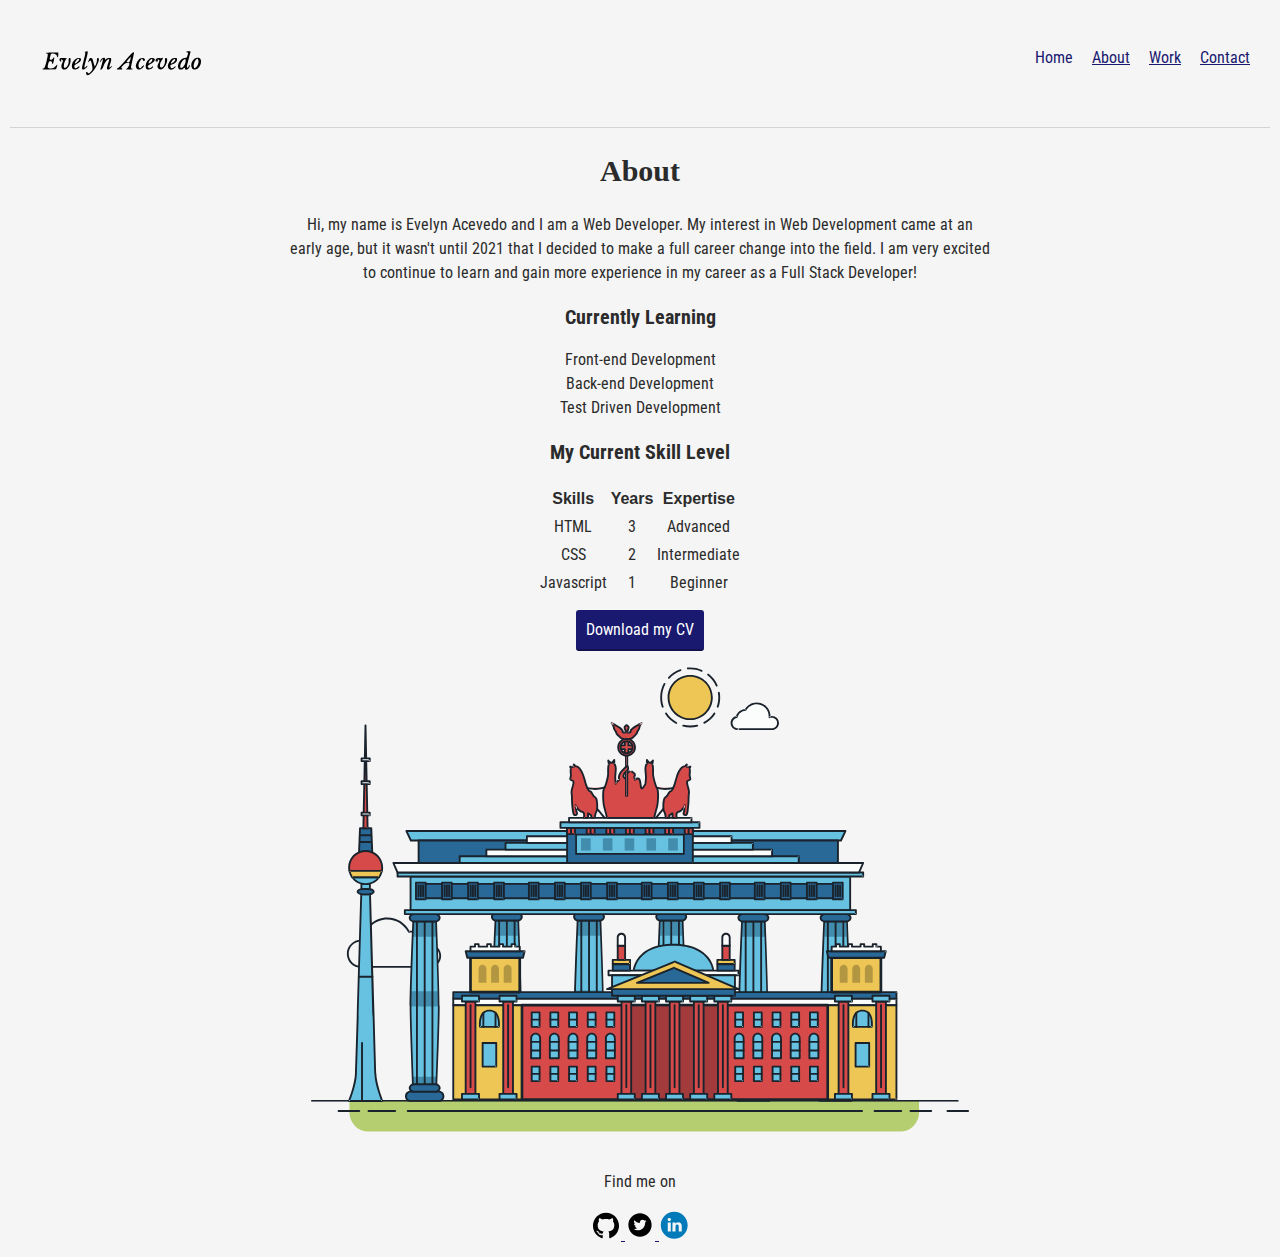
==== commit fbe88517: "Revert "Removed Google Font"" ====
--- a/about.html
+++ b/about.html
@@ -6,6 +6,7 @@
   <title>About Evelyn Acevedo</title>
   <link rel="shortcut icon" href="./Img/favicon.jpg">
   <link rel="stylesheet" type="text/css" href="css/normalize.css">
+  <link href="https://fonts.googleapis.com/css2?family=Roboto+Condensed:wght@300&display=swap" rel="stylesheet">
   <link rel="stylesheet" type="text/css" href="css/style.production.css">
 </head>
 <body>
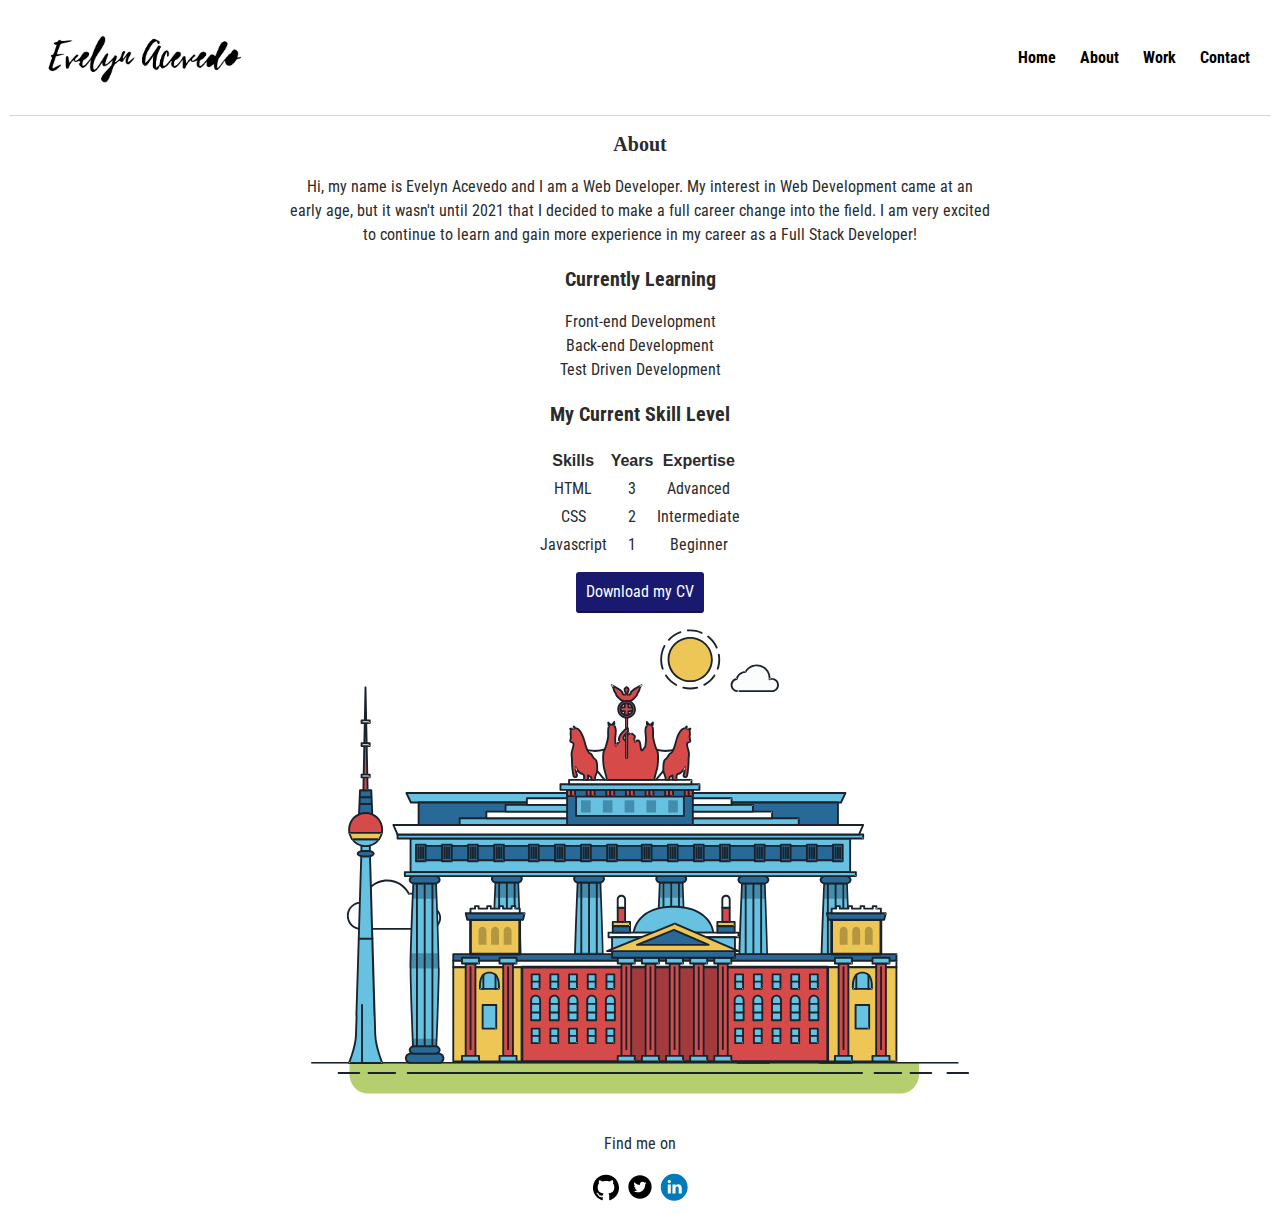
==== commit dff9e885: "updated styling" ====
--- a/about.html
+++ b/about.html
@@ -12,7 +12,7 @@
 <body>
   <header class="page-header"> <!-- the parent container -->
     <a href="index.html">
-      <img src="Img/evelyn-acevedo-logo.svg" alt="Personal logo of Evelyn Acevedo, a text logo of my name" class="page-header__item"></a> <!--flexbox child item -->
+      <img src="Img/mynamelogo.png" alt="Personal logo of Evelyn Acevedo, a text logo of my name" class="page-header__item"></a> <!--flexbox child item -->
       <nav class="main-navigation page-header__item"> <!-- another flexbox child item -->
         <ul role="menubar" class="navigation-list">
           <li role="presentation">
@@ -33,7 +33,7 @@
     </header>
     <!-- ABOUT INFO-->
 
-    <section class="about">
+    <main class="about-page">
       <h1>About</h1>
       <p>
         Hi, my name is Evelyn Acevedo and I am a Web Developer. My interest in Web Development came at an early age, but it wasn't until 2021 that I decided to make a full career change into the field. I am very excited to continue to learn and gain more experience in my career as a Full Stack Developer!
@@ -1006,7 +1006,7 @@
           />
         </g>
       </svg>
-    </section>
+    </main>
 
 
 
--- a/css/style.production.css
+++ b/css/style.production.css
@@ -15,7 +15,7 @@
 
 body {
   color: #2b2b2b;
-  background-color: #F5F5F5;
+  background-color: #fff;
   font-family: 'Roboto Condensed', sans-serif;
   font-weight: 400;
   font-size: 16px;
@@ -23,12 +23,19 @@
   margin: 10px;
 }
 
+main {
+  background-color: #89a9b0;
+  border: 1px solid gray;
+  margin-top: 20px;
+}
+
 h1 {
   font-family: georgia;
   font-size: 30px;
   font-weight: 700;
   text-align: center;
 }
+
 h2{
   font-size: 20px;
   font-weight: 700;
@@ -89,6 +96,11 @@
 }
 
 /* -- LOGO, NAV & FOOTER ---------------------------------------- */
+
+.page-header img {
+  width:230px;
+}
+
 .page-header {
   display: -webkit-box;
   display: -ms-flexbox;
@@ -100,8 +112,8 @@
 .page-header__item { /* Logo and Navigation */
   /* giving the both child items similar base behavior) */
   -webkit-box-flex: 0;
-      -ms-flex: 0 1 200px;
-          flex: 0 1 200px; /* giving the nav a base width of 200px but also the
+      -ms-flex: 0 1 100px;
+          flex: 0 1 100px; /* giving the nav a base width of 200px but also the
   ability to shrink along the same ratio (not able to grow)*/
 }
 .page-header__item:last-child { /* Navigation */
@@ -115,13 +127,27 @@
 .navigation-list { /* targeting the ul tag (ul {}) */
   list-style-type: none; /* removing the bulletins in the ul list */
 }
+
 .navigation-list li { /* targeting the li in the ul list (nav li {}) */
   display: inline-block; /* moving the li links side by side (in a row) */
-  margin-left: 15px; /* moving each li to the left in 15px to create
+  margin-left: 20px; /* moving each li to the left in 15px to create
   space between them */
 }
+.navigation-list li a {
+  color: #000;
+  font-weight: bolder;
+  text-decoration: none;
+}
+
+.navigation-list li a:hover {
+  color: #fff;
+  background-color: black;
+  font-size: 14px;
+  padding: 3px;
+  border-radius: 10px;
+}
 .navigation-list__item--active {
-  text-decoration: none; /* the active link will not be underlined */
+  text-decoration: underline;
 }
 
 .page-footer {
@@ -140,39 +166,72 @@
   to the center of pg */
 }
 
+.page-footer a {
+  text-decoration: none;
+}
+
 /* -- HOME PAGE ---------------------------------------- */
 
+.home-page  {
+  height: 300px;
+  border-radius: 50%;
+}
+
+.home-page-header__item {
+  text-align: center;
+  margin-right: 20px;
+}
+
+.profile-container {
+  margin-top: 0px;
+}
+
 .profile {
-  max-width: 700px; /* will keep the profile box from exceedng 700px */
+  max-width: 520px; /* will keep the profile box from exceedng 700px */
   margin: 0 auto; /* will center the profile box */
-  padding-top: 25px;
+  padding-top: 20px;
+  border-radius: 85%;
+  /* background-color: darkgray; */
 }
 .profile h1 {
   text-align: left;
   margin-bottom: 0;
+  font-size: 25px;
 }
 .profile h2 {
   margin-top: 0;
 }
 .profile__portrait {
   float: left; /* moved the image to float left near the text instead of on top */
-  width: 250px; /* adjusted the size of the image */
-  margin-right: 40px; /* created space between welcome text and img */
+  width: 230px; /* adjusted the size of the image */
+  height: 300px;
+  margin-right: 15px; /* created space between welcome text and img */
   border-radius: 50%; /* created a round image */
+  box-shadow: black;
+}
+.icons h3 {
+  margin: 3px;
+  padding-left: 10px;
+}
+
+.icons a {
+  text-decoration: none;
 }
 
 /* -- ABOUT PAGE -------------------------------------------- */
 
-.about {
+.about-page {
+  background-color: #fff;
+  border: 0;
   max-width: 700px;
   margin: 0 auto;
   text-align: center;
 }
-.about ul {
+.about-page ul {
   list-style: none;
   padding: 0;
 }
-.about li {
+.about-page li {
   text-align: center;
 }
 .skills {
@@ -268,6 +327,20 @@
 }
 
 /* -- WORK PAGE -------------------------------------------- */
+
+.work-page {
+  border-radius: 50px;
+}
+
+.work-title {
+  font-size: 35px;
+  font-weight: 300;
+}
+
+h1 {
+  font-size: 20px;
+}
+
 .grid__item {
   display: inline-block;
   /* keeping the grid items within the page flow but can add weight, padding, etc*/
@@ -303,26 +376,21 @@
 /* --- CONTACT PAGE ------------------------------------------------ */
 .contact-page h1 {
   text-align: center;
-}
+  padding-top: 10px;
+}
+
 .contact-page {
-  width: 500px;
-  margin: auto;
-  display: block;
+  width: 60%;
+  margin: 10px auto;
+  /* display: block; */
+  border-radius: 50%;
+}
+
+.contact-info {
+  text-align: center;
   /* border: 1px solid black; */
 }
-.contact-info {
-  text-align: center;
-  /* border: 1px solid black; */
-}
-.contact-page__form {
-  text-align: center;
-  padding-top: 10px;
-  /* border: 1px solid black; */
-}
-.contact-form__item {
-  text-align: center;
-   /* border: 1px solid black; */
-}
+
 
 /* -- Responsive CSS Rules ------------------------------------- */
 @media all and (max-width:750px) {
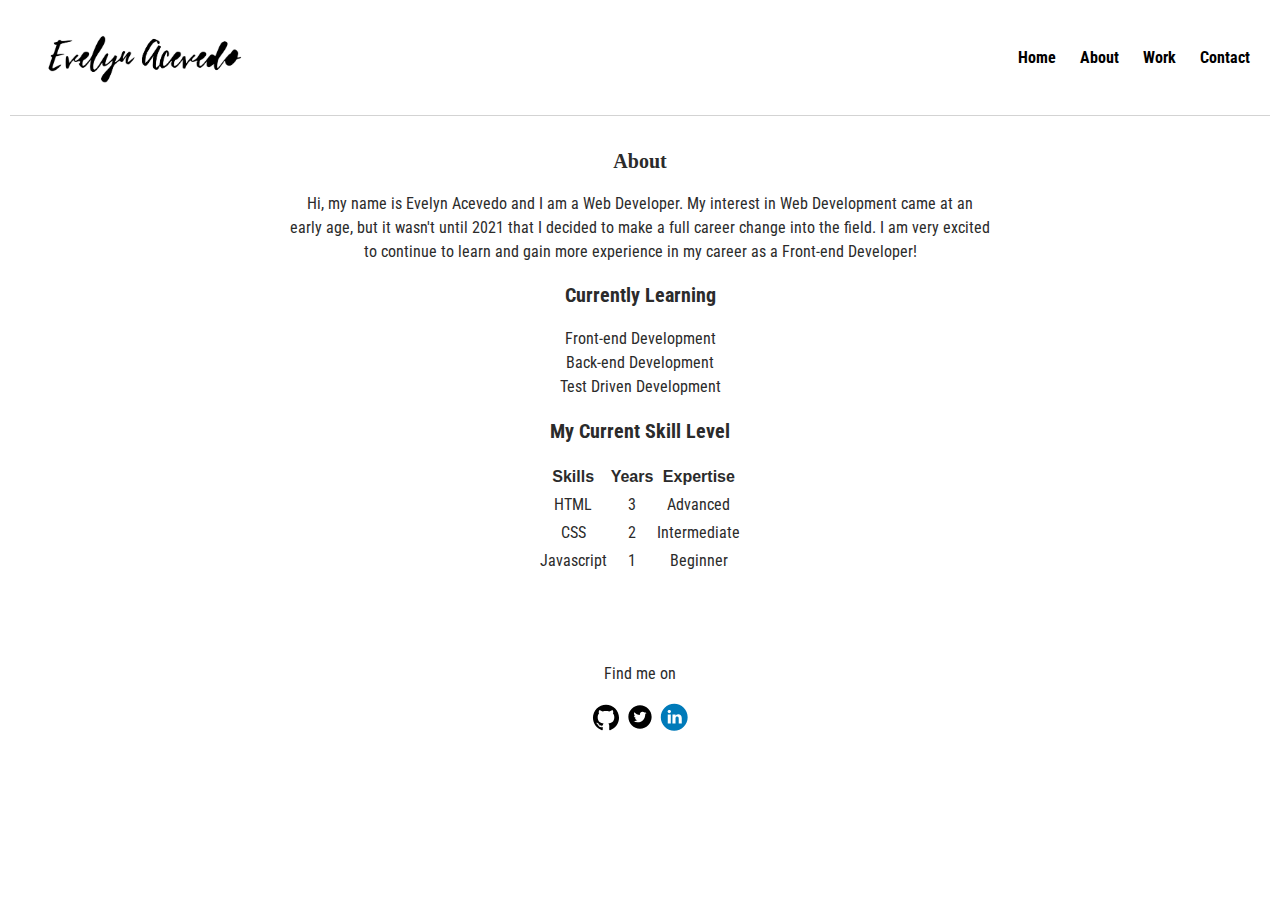
==== commit 30829b73: "Updated styles" ====
--- a/about.html
+++ b/about.html
@@ -36,7 +36,7 @@
     <main class="about-page">
       <h1>About</h1>
       <p>
-        Hi, my name is Evelyn Acevedo and I am a Web Developer. My interest in Web Development came at an early age, but it wasn't until 2021 that I decided to make a full career change into the field. I am very excited to continue to learn and gain more experience in my career as a Full Stack Developer!
+        Hi, my name is Evelyn Acevedo and I am a Web Developer. My interest in Web Development came at an early age, but it wasn't until 2021 that I decided to make a full career change into the field. I am very excited to continue to learn and gain more experience in my career as a Front-end Developer!
       </p>
       <h2>Currently Learning</h2>
       <ul>
@@ -71,941 +71,8 @@
           </tr>
         </tbody>
       </table>
-      <a href="files/cv.pdf" class="button" download>Download my CV</a>
-
-      <svg xmlns="http://www.w3.org/2000/svg" class="berlin-illustration" height="505" viewBox="0 0 700 505" xmlns:xlink="http://www.w3.org/1999/xlink">
-        <defs>
-          <polygon id="a" points=".06 231.917 .06 .929 688.717 .929 688.717 231.917" />
-        </defs>
-        <g fill="none" fill-rule="evenodd">
-          <g transform="translate(0 241)" class="cloud-front">
-            <path fill="#1A232C" d="M87.602,29 L87.602,28 C87.326,28.001 87.103,28.024 86.927,28.033 L86.979,29.031 L87.947,28.78 C85.741,20.282 78.041,14.002 68.852,14 C67.858,14 66.904,14.096 65.98,14.231 L66.125,15.22 L67.019,14.772 C62.626,6.015 53.567,0.001 43.102,0 C29.041,0.002 17.524,10.848 16.443,24.632 L17.44,24.71 L17.606,23.724 C16.803,23.589 15.969,23.5 15.102,23.5 C6.817,23.501 0.102,30.215 0.102,38.5 C0.102,46.785 6.817,53.499 15.102,53.5 L87.602,53.5 C94.644,53.499 100.351,47.792 100.352,40.75 C100.351,33.708 94.644,28.001 87.602,28 L87.602,30 C90.573,30 93.254,31.202 95.203,33.149 C97.15,35.097 98.351,37.778 98.352,40.75 C98.351,43.722 97.15,46.403 95.203,48.351 C93.254,50.298 90.573,51.5 87.602,51.5 L15.102,51.5 C11.509,51.5 8.265,50.046 5.909,47.692 C3.555,45.337 2.102,42.093 2.102,38.5 C2.102,34.907 3.555,31.663 5.909,29.308 C8.265,26.954 11.509,25.5 15.102,25.5 C15.831,25.5 16.553,25.575 17.273,25.697 C17.551,25.743 17.832,25.672 18.055,25.499 C18.277,25.325 18.414,25.07 18.436,24.789 C19.436,12.04 30.094,1.998 43.102,2 C52.786,1.999 61.163,7.564 65.231,15.669 C65.425,16.055 65.842,16.272 66.27,16.21 C67.132,16.084 67.988,16 68.852,16 C77.108,15.998 84.027,21.647 86.011,29.283 C86.13,29.741 86.557,30.054 87.031,30.03 C87.27,30.017 87.457,29.999 87.602,30 L87.602,29"
-            transform="translate(38 36)" />
-          </g>
-          <path fill="#B5CE6F" d="M646.484,484.382 C646.484,489.501 644.531,494.62 640.627,498.525 C636.722,502.43 631.603,504.382 626.484,504.382 L60.873,504.382 C55.754,504.382 50.636,502.43 46.731,498.525 C42.826,494.62 40.873,489.501 40.873,484.382 L40.873,471.917 L646.484,471.917 L646.484,484.382"
-          />
-          <polyline fill="#67C2E2" points="334.824 185.029 101.449 185.029 106.209 195.08 563.438 195.08 568.2 185.029 334.824 185.029" />
-          <path fill="#1A232C" d="M334.824,185.029 L334.824,184.029 L101.449,184.029 C101.104,184.029 100.788,184.203 100.604,184.494 C100.42,184.785 100.398,185.146 100.545,185.457 L105.306,195.508 C105.471,195.856 105.824,196.079 106.209,196.079 L563.438,196.079 C563.824,196.079 564.177,195.856 564.342,195.508 L569.104,185.457 C569.251,185.146 569.229,184.785 569.045,184.494 C568.861,184.203 568.544,184.029 568.2,184.029 L334.824,184.029 L334.824,186.029 L566.62,186.029 L562.806,194.08 L106.842,194.08 L103.029,186.029 L334.824,186.029 L334.824,185.029"
-          />
-          <polygon fill="#296997" points="114.416 218.974 560.222 218.974 560.222 195.08 114.416 195.08" />
-          <path fill="#1A232C" d="M560.222,218.974 L560.222,217.974 L115.416,217.974 L115.416,196.079 L559.222,196.079 L559.222,218.974 L560.222,218.974 L560.222,217.974 L560.222,218.974 L561.222,218.974 L561.222,195.08 C561.222,194.816 561.115,194.559 560.929,194.372 C560.742,194.186 560.485,194.08 560.222,194.08 L114.416,194.08 C114.152,194.08 113.895,194.186 113.708,194.372 C113.522,194.559 113.416,194.816 113.416,195.08 L113.416,218.974 C113.416,219.237 113.522,219.495 113.708,219.681 C113.895,219.867 114.152,219.974 114.416,219.974 L560.222,219.974 C560.485,219.974 560.742,219.867 560.929,219.681 C561.115,219.495 561.222,219.237 561.222,218.974 L560.222,218.974"
-          />
-          <polygon fill="#67C2E2" points="105.85 269.08 573.225 269.08 573.225 233.398 105.85 233.398" />
-          <path fill="#1A232C" d="M573.225,233.398 L573.225,232.398 L105.85,232.398 C105.587,232.398 105.329,232.505 105.143,232.691 C104.957,232.877 104.85,233.134 104.85,233.398 L104.85,269.08 C104.85,269.344 104.957,269.601 105.143,269.788 C105.329,269.974 105.587,270.08 105.85,270.08 L573.225,270.08 C573.488,270.08 573.745,269.974 573.932,269.788 C574.118,269.601 574.225,269.344 574.225,269.08 L574.225,233.398 C574.225,233.134 574.118,232.877 573.932,232.691 C573.745,232.505 573.488,232.398 573.225,232.398 L573.225,233.398 L572.225,233.398 L572.225,268.08 L106.85,268.08 L106.85,234.398 L573.225,234.398 L573.225,233.398 L572.225,233.398 L573.225,233.398"
-          />
-          <polygon fill="#296997" points="116.751 256.508 562.557 256.508 562.557 241.243 116.751 241.243" />
-          <path fill="#1A232C" d="M562.557,256.508 L562.557,255.508 L117.75,255.508 L117.75,242.243 L561.557,242.243 L561.557,256.508 L562.557,256.508 L562.557,255.508 L562.557,256.508 L563.557,256.508 L563.557,241.243 C563.557,240.979 563.45,240.722 563.264,240.535 C563.078,240.349 562.82,240.243 562.557,240.243 L116.75,240.243 C116.487,240.243 116.23,240.349 116.043,240.535 C115.857,240.722 115.751,240.979 115.751,241.243 L115.751,256.508 C115.751,256.771 115.857,257.029 116.043,257.215 C116.23,257.401 116.487,257.508 116.751,257.508 L562.557,257.508 C562.82,257.508 563.077,257.401 563.264,257.215 C563.45,257.029 563.557,256.771 563.557,256.508 L562.557,256.508"
-          />
-          <polygon fill="#67C2E2" points="158.07 218.974 518.563 218.974 518.563 211.858 158.07 211.858" />
-          <path fill="#1A232C" d="M518.563,211.858 L518.563,210.858 L158.07,210.858 C157.807,210.858 157.549,210.964 157.363,211.151 C157.177,211.337 157.07,211.594 157.07,211.858 L157.07,218.974 C157.07,219.237 157.177,219.495 157.363,219.681 C157.549,219.867 157.807,219.974 158.07,219.974 L518.563,219.974 C518.826,219.974 519.083,219.867 519.27,219.681 C519.456,219.495 519.562,219.237 519.562,218.974 L519.562,211.858 C519.562,211.594 519.456,211.337 519.27,211.151 C519.083,210.964 518.826,210.858 518.563,210.858 L518.563,211.858 L517.563,211.858 L517.563,217.974 L159.07,217.974 L159.07,212.858 L518.563,212.858 L518.563,211.858 L517.563,211.858 L518.563,211.858"
-          />
-          <polygon fill="#FBFDFC" points="186.438 211.858 490.194 211.858 490.194 204.741 186.438 204.741" />
-          <path fill="#1A232C" d="M490.194,204.741 L490.194,203.741 L186.438,203.741 C186.175,203.741 185.917,203.848 185.731,204.034 C185.545,204.221 185.438,204.478 185.438,204.741 L185.438,211.858 C185.438,212.121 185.545,212.379 185.731,212.565 C185.917,212.751 186.175,212.858 186.438,212.858 L490.194,212.858 C490.458,212.858 490.715,212.751 490.902,212.565 C491.088,212.379 491.194,212.121 491.194,211.858 L491.194,204.741 C491.194,204.478 491.088,204.221 490.902,204.034 C490.715,203.848 490.458,203.741 490.194,203.741 L490.194,204.741 L489.194,204.741 L489.194,210.858 L187.438,210.858 L187.438,205.741 L490.194,205.741 L490.194,204.741 L489.194,204.741 L490.194,204.741"
-          />
-          <polygon fill="#67C2E2" points="206.805 204.741 469.828 204.741 469.828 197.624 206.805 197.624" />
-          <path fill="#1A232C" d="M469.828,197.624 L469.828,196.624 L206.805,196.624 C206.541,196.624 206.284,196.731 206.098,196.917 C205.911,197.103 205.805,197.361 205.805,197.624 L205.805,204.741 C205.805,205.005 205.911,205.262 206.098,205.449 C206.284,205.635 206.541,205.741 206.805,205.741 L469.828,205.741 C470.091,205.741 470.349,205.635 470.535,205.449 C470.722,205.262 470.828,205.005 470.828,204.741 L470.828,197.624 C470.828,197.361 470.722,197.103 470.535,196.917 C470.349,196.731 470.091,196.624 469.828,196.624 L469.828,197.624 L468.828,197.624 L468.828,203.741 L207.805,203.741 L207.805,198.624 L469.828,198.624 L469.828,197.624 L468.828,197.624 L469.828,197.624"
-          />
-          <polygon fill="#FBFDFC" points="229.521 197.624 447.111 197.624 447.111 190.509 229.521 190.509" />
-          <path fill="#1A232C" d="M447.111,190.509 L447.111,189.509 L229.521,189.509 C229.258,189.509 229,189.616 228.814,189.802 C228.628,189.988 228.521,190.246 228.521,190.509 L228.521,197.624 C228.521,197.888 228.628,198.145 228.814,198.332 C229,198.518 229.258,198.624 229.521,198.624 L447.111,198.624 C447.375,198.624 447.632,198.518 447.818,198.332 C448.005,198.145 448.111,197.888 448.111,197.624 L448.111,190.509 C448.111,190.246 448.005,189.988 447.818,189.802 C447.632,189.616 447.375,189.509 447.111,189.509 L447.111,190.509 L446.111,190.509 L446.111,196.624 L230.521,196.624 L230.521,191.509 L447.111,191.509 L447.111,190.509 L446.111,190.509 L447.111,190.509"
-          />
-          <path fill="#67C2E2" d="M135.607,355.447 C135.163,337.766 134.264,313.326 133.648,297.387 C133.274,287.721 133.004,281.18 133.004,281.18 L108.722,281.18 C108.722,281.18 108.452,287.721 108.079,297.387 C107.462,313.326 106.563,337.766 106.119,355.447 C105.953,362.059 105.85,367.732 105.85,371.653 L105.85,371.654 C105.85,386.117 107.243,424.332 108.089,446.189 C108.457,455.706 108.722,462.126 108.722,462.126 L133.004,462.126 C133.004,462.126 133.269,455.706 133.637,446.189 C134.482,424.332 135.876,386.117 135.876,371.654 L135.876,371.653 C135.876,367.732 135.773,362.059 135.607,355.447"
-          />
-          <path fill="#428DAE" d="M133.648 297.387L108.079 297.387C108.452 287.721 108.722 281.18 108.722 281.18L133.004 281.18C133.004 281.18 133.274 287.721 133.648 297.387M135.876 371.654L105.85 371.654 105.85 371.653C105.85 367.732 105.953 362.059 106.119 355.447L135.607 355.447C135.773 362.059 135.876 367.732 135.876 371.653L135.876 371.654M133.004 462.126L108.722 462.126C108.722 462.126 108.457 455.706 108.089 446.189L133.637 446.189C133.269 455.706 133.004 462.126 133.004 462.126"
-          />
-          <path fill="#1A232C" d="M109.612,461.199 L132.114,461.199 C132.447,453.007 134.949,390.886 134.949,371.653 C134.949,352.42 132.447,290.299 132.114,282.108 L109.612,282.108 C109.279,290.299 106.778,352.42 106.778,371.653 C106.778,390.886 109.279,453.007 109.612,461.199 Z M133.895,463.054 L107.832,463.054 L107.794,462.164 C107.766,461.466 104.922,392.193 104.922,371.653 C104.922,351.114 107.766,281.839 107.794,281.142 L107.832,280.252 L133.895,280.252 L133.931,281.142 C133.96,281.839 136.804,351.114 136.804,371.653 C136.804,392.193 133.96,461.466 133.931,462.164 L133.895,463.054 L133.895,463.054 Z"
-          />
-          <path fill="#1A232C" d="M111.638 281.18L111.638 462.126C111.638 462.679 112.086 463.126 112.638 463.126 113.19 463.126 113.638 462.679 113.638 462.126L113.638 281.18C113.638 280.628 113.19 280.18 112.638 280.18 112.086 280.18 111.638 280.628 111.638 281.18M119.863 281.18L119.863 462.126C119.863 462.679 120.311 463.126 120.863 463.126 121.416 463.126 121.863 462.679 121.863 462.126L121.863 281.18C121.863 280.628 121.416 280.18 120.863 280.18 120.311 280.18 119.863 280.628 119.863 281.18M128.088 281.18L128.088 462.126C128.088 462.679 128.536 463.126 129.088 463.126 129.64 463.126 130.088 462.679 130.088 462.126L130.088 281.18C130.088 280.628 129.64 280.18 129.088 280.18 128.536 280.18 128.088 280.628 128.088 281.18"
-          />
-          <path fill="#296997" d="M136.79,277.265 C136.79,279.418 134.675,281.18 132.09,281.18 L109.636,281.18 C107.051,281.18 104.936,279.418 104.936,277.265 C104.936,275.111 107.051,273.349 109.636,273.349 L132.09,273.349 C134.675,273.349 136.79,275.111 136.79,277.265"
-          />
-          <path fill="#1A232C" d="M136.79,277.265 L135.79,277.265 C135.789,278.005 135.433,278.704 134.769,279.262 C134.109,279.814 133.155,280.181 132.09,280.18 L109.636,280.18 C108.571,280.181 107.617,279.814 106.956,279.262 C106.293,278.704 105.936,278.005 105.936,277.265 C105.936,276.524 106.293,275.825 106.957,275.267 C107.617,274.715 108.571,274.348 109.636,274.349 L132.09,274.349 C133.155,274.348 134.109,274.716 134.769,275.267 C135.433,275.825 135.789,276.524 135.79,277.265 L137.79,277.265 C137.791,275.851 137.09,274.593 136.049,273.731 C135.006,272.863 133.61,272.35 132.09,272.349 L109.636,272.349 C108.116,272.35 106.72,272.863 105.676,273.731 C104.636,274.593 103.935,275.851 103.936,277.265 C103.935,278.678 104.636,279.937 105.677,280.798 C106.72,281.666 108.116,282.179 109.636,282.18 L132.09,282.18 C133.61,282.179 135.006,281.666 136.049,280.798 C137.09,279.937 137.791,278.678 137.79,277.265 L136.79,277.265"
-          />
-          <path fill="#296997" d="M140.775,467.217 C140.775,469.803 138.661,471.917 136.076,471.917 L105.65,471.917 C103.065,471.917 100.951,469.803 100.951,467.217 L100.951,466.825 C100.951,464.241 103.065,462.126 105.65,462.126 L136.076,462.126 C138.661,462.126 140.775,464.241 140.775,466.825 L140.775,467.217"
-          />
-          <path fill="#1A232C" d="M140.775,467.217 L139.775,467.217 C139.775,468.235 139.361,469.155 138.688,469.83 C138.013,470.503 137.093,470.917 136.076,470.917 L105.65,470.917 C104.633,470.917 103.713,470.504 103.038,469.83 C102.365,469.155 101.951,468.235 101.951,467.217 L101.951,466.825 C101.951,465.808 102.365,464.889 103.038,464.214 C103.713,463.54 104.633,463.127 105.65,463.126 L136.076,463.126 C137.093,463.127 138.013,463.54 138.688,464.214 C139.362,464.889 139.775,465.808 139.775,466.825 L139.775,467.217 L141.775,467.217 L141.775,466.825 C141.772,463.684 139.217,461.13 136.076,461.126 L105.65,461.126 C102.509,461.13 99.955,463.684 99.951,466.825 L99.951,467.217 C99.954,470.36 102.509,472.914 105.65,472.917 L136.076,472.917 C139.217,472.914 141.772,470.36 141.775,467.217 L140.775,467.217"
-          />
-          <path fill="#296997" d="M136.79,458.208 C136.79,460.363 134.675,462.126 132.09,462.126 L109.636,462.126 C107.051,462.126 104.936,460.363 104.936,458.208 C104.936,456.057 107.051,454.292 109.636,454.292 L132.09,454.292 C134.675,454.292 136.79,456.057 136.79,458.208"
-          />
-          <path fill="#1A232C" d="M136.79,458.208 L135.79,458.208 C135.789,458.949 135.432,459.649 134.769,460.207 C134.108,460.76 133.154,461.128 132.09,461.126 L109.636,461.126 C108.572,461.128 107.617,460.76 106.957,460.207 C106.293,459.649 105.936,458.949 105.936,458.208 C105.936,457.47 106.293,456.77 106.957,456.212 C107.617,455.659 108.572,455.291 109.636,455.292 L132.09,455.292 C133.154,455.291 134.108,455.659 134.769,456.212 C135.433,456.77 135.789,457.47 135.79,458.208 L137.79,458.208 C137.791,456.796 137.09,455.538 136.05,454.675 C135.006,453.808 133.61,453.294 132.09,453.292 L109.636,453.292 C108.115,453.294 106.719,453.808 105.676,454.675 C104.636,455.538 103.935,456.796 103.936,458.208 C103.935,459.622 104.636,460.881 105.676,461.743 C106.72,462.611 108.116,463.125 109.636,463.126 L132.09,463.126 C133.61,463.125 135.006,462.611 136.05,461.743 C137.09,460.881 137.791,459.622 137.79,458.208 L136.79,458.208"
-          />
-          <path fill="#67C2E2" d="M572.471,355.447 C572.025,337.766 571.126,313.326 570.51,297.387 C570.137,287.721 569.867,281.18 569.867,281.18 L545.585,281.18 C545.585,281.18 545.315,287.721 544.942,297.387 C544.326,313.326 543.427,337.766 542.981,355.447 C542.815,362.059 542.713,367.732 542.713,371.653 L542.713,371.654 C542.713,386.117 544.107,424.332 544.952,446.189 C545.32,455.706 545.585,462.126 545.585,462.126 L569.867,462.126 C569.867,462.126 570.132,455.706 570.499,446.189 C571.346,424.332 572.739,386.117 572.739,371.654 L572.739,371.653 C572.739,367.732 572.637,362.059 572.471,355.447"
-          />
-          <path fill="#428DAE" d="M569.582 297.387L566.951 297.387 566.951 282.108 568.977 282.108C569.063 284.206 569.29 289.841 569.582 297.387M564.951 297.387L545.871 297.387C546.162 289.841 546.39 284.206 546.476 282.108L564.951 282.108 564.951 297.387M571.8 369.187L566.951 369.187 566.951 356.265 571.562 356.265C571.685 361.272 571.771 365.701 571.8 369.187M564.951 369.187L543.653 369.187C543.684 365.512 543.777 360.79 543.912 355.447L553.551 355.447 553.551 356.265 564.951 356.265 564.951 369.187"
-          />
-          <path fill="#1A232C" d="M546.476,461.199 L568.977,461.199 C569.31,453.007 571.812,390.886 571.812,371.653 C571.812,352.42 569.31,290.299 568.977,282.108 L546.476,282.108 C546.142,290.299 543.642,352.42 543.642,371.653 C543.642,390.886 546.142,453.007 546.476,461.199 M570.758,463.054 L544.694,463.054 L544.658,462.164 C544.629,461.466 541.785,392.193 541.785,371.653 C541.785,351.114 544.629,281.839 544.658,281.142 L544.694,280.252 L570.758,280.252 L570.795,281.142 C570.823,281.839 573.667,351.114 573.667,371.653 C573.667,392.193 570.823,461.466 570.795,462.164 L570.758,463.054"
-          />
-          <path fill="#1A232C" d="M548.501 281.18L548.501 462.126C548.501 462.679 548.949 463.126 549.501 463.126 550.053 463.126 550.501 462.679 550.501 462.126L550.501 281.18C550.501 280.628 550.053 280.18 549.501 280.18 548.949 280.18 548.501 280.628 548.501 281.18M556.727 281.18L556.727 462.126C556.727 462.679 557.174 463.126 557.727 463.126 558.279 463.126 558.727 462.679 558.727 462.126L558.727 281.18C558.727 280.628 558.279 280.18 557.727 280.18 557.174 280.18 556.727 280.628 556.727 281.18M564.951 281.18L564.951 462.126C564.951 462.679 565.399 463.126 565.951 463.126 566.503 463.126 566.951 462.679 566.951 462.126L566.951 281.18C566.951 280.628 566.503 280.18 565.951 280.18 565.399 280.18 564.951 280.628 564.951 281.18"
-          />
-          <path fill="#296997" d="M573.653,277.265 C573.653,279.418 571.537,281.18 568.953,281.18 L546.499,281.18 C543.915,281.18 541.799,279.418 541.799,277.265 C541.799,275.111 543.915,273.349 546.499,273.349 L568.953,273.349 C571.537,273.349 573.653,275.111 573.653,277.265"
-          />
-          <path fill="#1A232C" d="M573.653,277.265 L572.653,277.265 C572.653,278.005 572.296,278.704 571.632,279.262 C570.972,279.814 570.017,280.181 568.953,280.18 L546.499,280.18 C545.435,280.181 544.48,279.814 543.82,279.262 C543.156,278.704 542.8,278.005 542.799,277.265 C542.8,276.525 543.156,275.825 543.82,275.267 C544.481,274.715 545.435,274.348 546.499,274.349 L568.953,274.349 C570.017,274.348 570.972,274.715 571.632,275.267 C572.296,275.825 572.653,276.525 572.653,277.265 L574.653,277.265 C574.654,275.851 573.953,274.593 572.912,273.731 C571.869,272.863 570.473,272.35 568.953,272.349 L546.499,272.349 C544.979,272.35 543.583,272.863 542.54,273.731 C541.499,274.593 540.798,275.851 540.799,277.265 C540.798,278.679 541.499,279.937 542.54,280.798 C543.583,281.666 544.979,282.179 546.499,282.18 L568.953,282.18 C570.473,282.179 571.869,281.666 572.912,280.798 C573.953,279.937 574.654,278.679 574.653,277.265 L573.653,277.265"
-          />
-          <path fill="#296997" d="M577.639,467.217 C577.639,469.803 575.524,471.917 572.938,471.917 L542.514,471.917 C539.929,471.917 537.813,469.803 537.813,467.217 L537.813,466.825 C537.813,464.241 539.929,462.126 542.514,462.126 L572.938,462.126 C575.524,462.126 577.639,464.241 577.639,466.825 L577.639,467.217"
-          />
-          <path fill="#1A232C" d="M577.639,467.217 L576.639,467.217 C576.638,468.235 576.225,469.155 575.551,469.83 C574.876,470.503 573.956,470.917 572.938,470.917 L542.514,470.917 C541.497,470.917 540.576,470.503 539.901,469.83 C539.227,469.155 538.814,468.234 538.813,467.217 L538.813,466.825 C538.814,465.808 539.227,464.889 539.901,464.214 C540.576,463.54 541.497,463.127 542.514,463.126 L572.938,463.126 C573.956,463.127 574.876,463.54 575.551,464.214 C576.225,464.888 576.638,465.808 576.639,466.825 L576.639,467.217 L578.639,467.217 L578.639,466.825 C578.635,463.684 576.081,461.13 572.938,461.126 L542.514,461.126 C539.372,461.13 536.817,463.684 536.813,466.825 L536.813,467.217 C536.817,470.36 539.372,472.914 542.514,472.917 L572.938,472.917 C576.081,472.914 578.635,470.359 578.639,467.217 L577.639,467.217"
-          />
-          <path fill="#296997" d="M573.653,458.208 C573.653,460.363 571.537,462.126 568.953,462.126 L546.499,462.126 C543.915,462.126 541.799,460.363 541.799,458.208 C541.799,456.057 543.915,454.292 546.499,454.292 L568.953,454.292 C571.537,454.292 573.653,456.057 573.653,458.208"
-          />
-          <path fill="#1A232C" d="M573.653,458.208 L572.653,458.208 C572.653,458.949 572.296,459.649 571.632,460.207 C570.971,460.76 570.017,461.128 568.953,461.126 L546.499,461.126 C545.435,461.128 544.481,460.76 543.82,460.207 C543.157,459.649 542.799,458.949 542.799,458.208 C542.799,457.47 543.156,456.77 543.82,456.212 C544.481,455.659 545.435,455.291 546.499,455.292 L568.953,455.292 C570.017,455.291 570.971,455.659 571.632,456.212 C572.296,456.77 572.653,457.47 572.653,458.208 L574.653,458.208 C574.654,456.796 573.953,455.538 572.912,454.675 C571.869,453.808 570.473,453.294 568.953,453.292 L546.499,453.292 C544.979,453.294 543.583,453.808 542.54,454.675 C541.499,455.538 540.798,456.796 540.799,458.208 C540.798,459.622 541.499,460.881 542.54,461.743 C543.583,462.611 544.979,463.125 546.499,463.126 L568.953,463.126 C570.473,463.125 571.869,462.611 572.912,461.743 C573.953,460.881 574.654,459.622 574.653,458.208 L573.653,458.208"
-          />
-          <path fill="#67C2E2" d="M485.098,355.447 C484.654,337.766 483.753,313.326 483.137,297.387 C482.764,287.721 482.494,281.18 482.494,281.18 L458.213,281.18 C458.213,281.18 457.942,287.721 457.569,297.387 C456.953,313.326 456.055,337.766 455.608,355.447 C455.443,362.059 455.34,367.732 455.34,371.653 L455.34,371.654 C455.34,386.117 456.733,424.332 457.58,446.189 C457.948,455.706 458.213,462.126 458.213,462.126 L482.494,462.126 C482.494,462.126 482.759,455.706 483.126,446.189 C483.973,424.332 485.366,386.117 485.366,371.654 L485.366,371.653 C485.366,367.732 485.265,362.059 485.098,355.447"
-          />
-          <path fill="#428DAE" d="M483.137 297.387L457.569 297.387C457.942 287.721 458.213 281.18 458.213 281.18L482.494 281.18C482.494 281.18 482.764 287.721 483.137 297.387M485.355 369.187L455.351 369.187C455.382 365.502 455.475 360.78 455.608 355.447L485.098 355.447C485.232 360.78 485.325 365.502 485.355 369.187"
-          />
-          <path fill="#1A232C" d="M459.103,461.199 L481.605,461.199 C481.938,453.007 484.439,390.886 484.439,371.653 C484.439,352.42 481.938,290.299 481.605,282.108 L459.103,282.108 C458.769,290.299 456.268,352.42 456.268,371.653 C456.268,390.886 458.769,453.007 459.103,461.199 Z M483.386,463.054 L457.321,463.054 L457.285,462.164 C457.256,461.466 454.412,392.193 454.412,371.653 C454.412,351.114 457.256,281.839 457.285,281.142 L457.321,280.252 L483.386,280.252 L483.422,281.142 C483.45,281.839 486.294,351.114 486.294,371.653 C486.294,392.193 483.45,461.466 483.422,462.164 L483.386,463.054 L483.386,463.054 Z"
-          />
-          <path fill="#1A232C" d="M461.128 281.18L461.128 462.126C461.128 462.679 461.576 463.126 462.128 463.126 462.68 463.126 463.128 462.679 463.128 462.126L463.128 281.18C463.128 280.628 462.68 280.18 462.128 280.18 461.576 280.18 461.128 280.628 461.128 281.18M469.354 281.18L469.354 462.126C469.354 462.679 469.801 463.126 470.354 463.126 470.906 463.126 471.354 462.679 471.354 462.126L471.354 281.18C471.354 280.628 470.906 280.18 470.354 280.18 469.801 280.18 469.354 280.628 469.354 281.18M477.578 281.18L477.578 462.126C477.578 462.679 478.026 463.126 478.578 463.126 479.13 463.126 479.578 462.679 479.578 462.126L479.578 281.18C479.578 280.628 479.13 280.18 478.578 280.18 478.026 280.18 477.578 280.628 477.578 281.18"
-          />
-          <path fill="#296997" d="M486.281,277.265 C486.281,279.418 484.164,281.18 481.58,281.18 L459.126,281.18 C456.542,281.18 454.426,279.418 454.426,277.265 C454.426,275.111 456.542,273.349 459.126,273.349 L481.58,273.349 C484.164,273.349 486.281,275.111 486.281,277.265"
-          />
-          <path fill="#1A232C" d="M486.281,277.265 L485.281,277.265 C485.281,278.005 484.924,278.704 484.26,279.262 C483.599,279.814 482.644,280.181 481.58,280.18 L459.126,280.18 C458.062,280.181 457.107,279.814 456.447,279.262 C455.783,278.704 455.427,278.005 455.426,277.265 C455.427,276.525 455.783,275.825 456.447,275.267 C457.108,274.715 458.062,274.348 459.126,274.349 L481.58,274.349 C482.644,274.348 483.599,274.716 484.26,275.268 C484.924,275.825 485.281,276.525 485.281,277.265 L487.281,277.265 C487.282,275.851 486.58,274.593 485.54,273.731 C484.496,272.863 483.1,272.35 481.58,272.349 L459.126,272.349 C457.606,272.35 456.21,272.863 455.167,273.731 C454.126,274.593 453.425,275.851 453.426,277.265 C453.425,278.679 454.126,279.937 455.167,280.798 C456.21,281.666 457.606,282.179 459.126,282.18 L481.58,282.18 C483.1,282.179 484.496,281.666 485.54,280.799 C486.58,279.937 487.282,278.679 487.281,277.265 L486.281,277.265"
-          />
-          <path fill="#296997" d="M490.266,467.217 C490.266,469.803 488.151,471.917 485.565,471.917 L455.141,471.917 C452.556,471.917 450.44,469.803 450.44,467.217 L450.44,466.825 C450.44,464.241 452.556,462.126 455.141,462.126 L485.565,462.126 C488.151,462.126 490.266,464.241 490.266,466.825 L490.266,467.217"
-          />
-          <path fill="#1A232C" d="M490.266,467.217 L489.266,467.217 C489.265,468.235 488.852,469.155 488.178,469.83 C487.503,470.503 486.583,470.917 485.565,470.917 L455.141,470.917 C454.124,470.917 453.203,470.503 452.528,469.83 C451.854,469.155 451.441,468.234 451.44,467.217 L451.44,466.825 C451.441,465.808 451.854,464.889 452.528,464.214 C453.203,463.54 454.124,463.127 455.141,463.126 L485.565,463.126 C486.583,463.127 487.503,463.54 488.178,464.214 C488.852,464.888 489.265,465.808 489.266,466.825 L489.266,467.217 L491.266,467.217 L491.266,466.825 C491.262,463.684 488.708,461.13 485.565,461.126 L455.141,461.126 C451.999,461.13 449.444,463.684 449.44,466.825 L449.44,467.217 C449.444,470.36 451.999,472.914 455.141,472.917 L485.565,472.917 C488.708,472.914 491.262,470.359 491.266,467.217 L490.266,467.217"
-          />
-          <path fill="#296997" d="M486.281,458.208 C486.281,460.363 484.164,462.126 481.58,462.126 L459.126,462.126 C456.542,462.126 454.426,460.363 454.426,458.208 C454.426,456.057 456.542,454.292 459.126,454.292 L481.58,454.292 C484.164,454.292 486.281,456.057 486.281,458.208"
-          />
-          <path fill="#1A232C" d="M486.281,458.208 L485.281,458.208 C485.281,458.949 484.923,459.649 484.26,460.207 C483.599,460.76 482.644,461.128 481.58,461.126 L459.126,461.126 C458.062,461.128 457.108,460.76 456.447,460.207 C455.784,459.649 455.427,458.949 455.426,458.208 C455.426,457.47 455.783,456.77 456.447,456.212 C457.108,455.659 458.062,455.291 459.126,455.292 L481.58,455.292 C482.644,455.291 483.598,455.659 484.26,456.212 C484.924,456.77 485.281,457.47 485.281,458.208 L487.281,458.208 C487.282,456.795 486.58,455.538 485.54,454.675 C484.496,453.808 483.1,453.294 481.58,453.292 L459.126,453.292 C457.606,453.294 456.21,453.808 455.167,454.675 C454.126,455.538 453.425,456.796 453.426,458.208 C453.425,459.622 454.126,460.881 455.167,461.743 C456.21,462.611 457.606,463.125 459.126,463.126 L481.58,463.126 C483.1,463.125 484.496,462.611 485.54,461.743 C486.581,460.881 487.282,459.622 487.281,458.208 L486.281,458.208"
-          />
-          <path fill="#67C2E2" d="M397.726,354.466 C397.28,336.787 396.381,312.346 395.765,296.407 C395.392,286.742 395.122,280.2 395.122,280.2 L370.84,280.2 C370.84,280.2 370.57,286.742 370.197,296.407 C369.581,312.346 368.682,336.787 368.236,354.466 C368.07,361.078 367.968,366.751 367.968,370.672 L367.968,370.673 C367.968,385.136 369.361,423.352 370.207,445.208 C370.575,454.726 370.84,461.146 370.84,461.146 L395.122,461.146 C395.122,461.146 395.386,454.726 395.754,445.208 C396.601,423.352 397.994,385.136 397.994,370.673 L397.994,370.672 C397.994,366.751 397.892,361.078 397.726,354.466"
-          />
-          <path fill="#428DAE" d="M394.837 296.407L392.206 296.407 392.206 281.127 394.233 281.127C394.318 283.225 394.545 288.861 394.837 296.407L394.837 296.407zM383.981 296.407L390.206 296.407 390.206 281.127 383.981 281.127 383.981 296.407zM375.756 296.407L381.98 296.407 381.98 281.127 375.756 281.127 375.756 296.407zM373.756 296.407L371.126 296.407C371.417 288.861 371.645 283.225 371.73 281.127L373.756 281.127 373.756 296.407 373.756 296.407zM397.062 369.187L392.206 369.187 392.206 354.466 396.796 354.466C396.943 360.298 397.041 365.389 397.062 369.187L397.062 369.187zM383.981 369.187L390.206 369.187 390.206 354.466 383.981 354.466 383.981 369.187zM375.756 369.187L381.98 369.187 381.98 354.466 375.756 354.466 375.756 369.187zM373.756 369.187L368.9 369.187C368.921 365.389 369.019 360.298 369.166 354.466L373.756 354.466 373.756 369.187 373.756 369.187z"
-          />
-          <path fill="#1A232C" d="M371.73,460.218 L394.233,460.218 C394.565,452.027 397.066,389.906 397.066,370.672 C397.066,351.44 394.565,289.319 394.233,281.127 L371.73,281.127 C371.397,289.319 368.895,351.44 368.895,370.672 C368.895,389.906 371.397,452.027 371.73,460.218 M396.013,462.074 L369.949,462.074 L369.912,461.184 C369.884,460.486 367.04,391.212 367.04,370.672 C367.04,350.133 369.884,280.859 369.912,280.162 L369.949,279.272 L396.013,279.272 L396.05,280.162 C396.078,280.859 398.922,350.133 398.922,370.672 C398.922,391.212 396.078,460.486 396.05,461.184 L396.013,462.074"
-          />
-          <path fill="#1A232C" d="M373.756 280.2L373.756 461.146C373.756 461.698 374.203 462.146 374.756 462.146 375.308 462.146 375.756 461.698 375.756 461.146L375.756 280.2C375.756 279.647 375.308 279.2 374.756 279.2 374.203 279.2 373.756 279.647 373.756 280.2M381.98 280.2L381.98 461.146C381.98 461.698 382.428 462.146 382.98 462.146 383.533 462.146 383.981 461.698 383.981 461.146L383.981 280.2C383.981 279.647 383.533 279.2 382.98 279.2 382.428 279.2 381.98 279.647 381.98 280.2M390.206 280.2L390.206 461.146C390.206 461.698 390.654 462.146 391.206 462.146 391.758 462.146 392.206 461.698 392.206 461.146L392.206 280.2C392.206 279.647 391.758 279.2 391.206 279.2 390.654 279.2 390.206 279.647 390.206 280.2"
-          />
-          <path fill="#296997" d="M398.908,276.285 C398.908,278.439 396.792,280.2 394.208,280.2 L371.754,280.2 C369.17,280.2 367.053,278.439 367.053,276.285 C367.053,274.13 369.17,272.369 371.754,272.369 L394.208,272.369 C396.792,272.369 398.908,274.13 398.908,276.285"
-          />
-          <path fill="#1A232C" d="M398.908,276.285 L397.908,276.285 C397.907,277.025 397.551,277.724 396.887,278.281 C396.227,278.833 395.272,279.201 394.208,279.2 L371.754,279.2 C370.69,279.201 369.735,278.833 369.074,278.281 C368.41,277.724 368.053,277.025 368.053,276.285 C368.053,275.544 368.41,274.845 369.074,274.287 C369.735,273.735 370.69,273.367 371.754,273.369 L394.208,273.369 C395.272,273.367 396.227,273.735 396.887,274.287 C397.551,274.844 397.907,275.544 397.908,276.285 L399.908,276.285 C399.909,274.871 399.208,273.612 398.167,272.75 C397.124,271.883 395.728,271.37 394.208,271.369 L371.754,271.369 C370.234,271.37 368.838,271.883 367.794,272.75 C366.754,273.612 366.052,274.871 366.053,276.285 C366.052,277.699 366.754,278.957 367.795,279.818 C368.838,280.686 370.234,281.198 371.754,281.2 L394.208,281.2 C395.728,281.198 397.123,280.686 398.167,279.818 C399.208,278.957 399.909,277.698 399.908,276.285 L398.908,276.285"
-          />
-          <path fill="#296997" d="M402.894,466.237 C402.894,468.823 400.779,470.937 398.193,470.937 L367.768,470.937 C365.183,470.937 363.068,468.823 363.068,466.237 L363.068,465.844 C363.068,463.26 365.183,461.146 367.768,461.146 L398.193,461.146 C400.779,461.146 402.894,463.26 402.894,465.844 L402.894,466.237"
-          />
-          <path fill="#1A232C" d="M402.894,466.237 L401.894,466.237 C401.893,467.254 401.48,468.174 400.806,468.849 C400.131,469.523 399.211,469.937 398.193,469.937 L367.768,469.937 C366.751,469.937 365.831,469.523 365.156,468.849 C364.482,468.174 364.069,467.254 364.068,466.237 L364.068,465.844 C364.069,464.828 364.482,463.908 365.156,463.233 C365.831,462.56 366.751,462.146 367.768,462.146 L398.193,462.146 C399.211,462.146 400.131,462.56 400.806,463.233 C401.48,463.908 401.893,464.828 401.894,465.844 L401.894,466.237 L403.894,466.237 L403.894,465.844 C403.89,462.703 401.336,460.15 398.193,460.146 L367.768,460.146 C364.626,460.15 362.072,462.703 362.068,465.844 L362.068,466.237 C362.072,469.379 364.626,471.933 367.768,471.937 L398.193,471.937 C401.336,471.933 403.89,469.379 403.894,466.237 L402.894,466.237"
-          />
-          <path fill="#296997" d="M398.908,457.228 C398.908,459.382 396.792,461.146 394.208,461.146 L371.754,461.146 C369.17,461.146 367.053,459.382 367.053,457.228 C367.053,455.077 369.17,453.312 371.754,453.312 L394.208,453.312 C396.792,453.312 398.908,455.077 398.908,457.228"
-          />
-          <path fill="#1A232C" d="M398.908,457.228 L397.908,457.228 C397.908,457.968 397.55,458.669 396.887,459.226 C396.226,459.779 395.272,460.147 394.208,460.146 L371.754,460.146 C370.69,460.147 369.736,459.779 369.074,459.226 C368.411,458.668 368.053,457.968 368.053,457.228 C368.053,456.489 368.41,455.789 369.074,455.231 C369.736,454.679 370.69,454.311 371.754,454.312 L394.208,454.312 C395.272,454.311 396.226,454.679 396.887,455.231 C397.551,455.789 397.908,456.489 397.908,457.228 L399.908,457.228 C399.909,455.815 399.208,454.557 398.167,453.695 C397.124,452.827 395.728,452.313 394.208,452.312 L371.754,452.312 C370.234,452.313 368.838,452.827 367.794,453.695 C366.754,454.557 366.052,455.815 366.053,457.228 C366.052,458.642 366.753,459.901 367.794,460.763 C368.838,461.631 370.234,462.145 371.754,462.146 L394.208,462.146 C395.728,462.145 397.124,461.631 398.167,460.763 C399.208,459.9 399.909,458.642 399.908,457.228 L398.908,457.228"
-          />
-          <path fill="#67C2E2" d="M310.353,354.466 C309.908,336.787 309.009,312.346 308.393,296.407 C308.019,286.742 307.75,280.2 307.75,280.2 L283.467,280.2 C283.467,280.2 283.198,286.742 282.824,296.407 C282.208,312.346 281.309,336.787 280.864,354.466 C280.698,361.078 280.596,366.751 280.596,370.672 L280.596,370.673 C280.596,385.136 281.989,423.352 282.834,445.208 C283.202,454.726 283.467,461.146 283.467,461.146 L307.75,461.146 C307.75,461.146 308.014,454.726 308.382,445.208 C309.228,423.352 310.622,385.136 310.622,370.673 L310.622,370.672 C310.622,366.751 310.518,361.078 310.353,354.466"
-          />
-          <path fill="#428DAE" d="M308.393 296.407L282.824 296.407C283.198 286.742 283.467 280.2 283.467 280.2L307.75 280.2C307.75 280.2 308.019 286.742 308.393 296.407M310.617 369.187L280.6 369.187C280.621 365.377 280.718 360.285 280.864 354.466L310.353 354.466C310.498 360.285 310.596 365.377 310.617 369.187"
-          />
-          <path fill="#1A232C" d="M284.357,460.218 L306.86,460.218 C307.193,452.027 309.694,389.906 309.694,370.672 C309.694,351.44 307.193,289.319 306.86,281.127 L284.357,281.127 C284.024,289.319 281.523,351.44 281.523,370.672 C281.523,389.906 284.024,452.027 284.357,460.218 Z M308.639,462.074 L282.576,462.074 L282.54,461.184 C282.511,460.486 279.668,391.212 279.668,370.672 C279.668,350.133 282.511,280.859 282.54,280.162 L282.576,279.272 L308.639,279.272 L308.677,280.162 C308.706,280.859 311.549,350.133 311.549,370.672 C311.549,391.212 308.706,460.486 308.677,461.184 L308.639,462.074 L308.639,462.074 Z"
-          />
-          <path fill="#1A232C" d="M286.383 280.2L286.383 461.146C286.383 461.698 286.831 462.146 287.383 462.146 287.936 462.146 288.383 461.698 288.383 461.146L288.383 280.2C288.383 279.647 287.936 279.2 287.383 279.2 286.831 279.2 286.383 279.647 286.383 280.2M294.608 280.2L294.608 461.146C294.608 461.698 295.056 462.146 295.608 462.146 296.161 462.146 296.608 461.698 296.608 461.146L296.608 280.2C296.608 279.647 296.161 279.2 295.608 279.2 295.056 279.2 294.608 279.647 294.608 280.2M302.834 280.2L302.834 461.146C302.834 461.698 303.281 462.146 303.834 462.146 304.386 462.146 304.834 461.698 304.834 461.146L304.834 280.2C304.834 279.647 304.386 279.2 303.834 279.2 303.281 279.2 302.834 279.647 302.834 280.2"
-          />
-          <path fill="#296997" d="M311.535,276.285 C311.535,278.439 309.42,280.2 306.836,280.2 L284.381,280.2 C281.797,280.2 279.681,278.439 279.681,276.285 C279.681,274.13 281.797,272.369 284.381,272.369 L306.836,272.369 C309.42,272.369 311.535,274.13 311.535,276.285"
-          />
-          <path fill="#1A232C" d="M311.535,276.285 L310.535,276.285 C310.534,277.025 310.177,277.724 309.514,278.282 C308.854,278.833 307.901,279.201 306.836,279.2 L284.381,279.2 C283.316,279.201 282.362,278.833 281.702,278.281 C281.038,277.724 280.681,277.025 280.681,276.285 C280.681,275.544 281.038,274.844 281.702,274.287 C282.362,273.735 283.317,273.367 284.381,273.369 L306.836,273.369 C307.9,273.367 308.854,273.735 309.514,274.287 C310.177,274.844 310.534,275.544 310.535,276.285 L312.535,276.285 C312.535,274.871 311.835,273.613 310.795,272.75 C309.751,271.883 308.356,271.37 306.836,271.369 L284.381,271.369 C282.861,271.37 281.465,271.883 280.422,272.75 C279.381,273.612 278.68,274.871 278.681,276.285 C278.68,277.698 279.381,278.957 280.422,279.818 C281.465,280.686 282.861,281.198 284.381,281.2 L306.836,281.2 C308.356,281.198 309.751,280.685 310.794,279.818 C311.835,278.956 312.535,277.698 312.535,276.285 L311.535,276.285"
-          />
-          <path fill="#296997" d="M315.522,466.237 C315.522,468.823 313.407,470.937 310.821,470.937 L280.396,470.937 C277.811,470.937 275.696,468.823 275.696,466.237 L275.696,465.844 C275.696,463.26 277.811,461.146 280.396,461.146 L310.821,461.146 C313.407,461.146 315.522,463.26 315.522,465.844 L315.522,466.237"
-          />
-          <path fill="#1A232C" d="M315.522,466.237 L314.522,466.237 C314.521,467.254 314.108,468.174 313.434,468.849 C312.759,469.523 311.838,469.937 310.821,469.937 L280.396,469.937 C279.379,469.937 278.458,469.523 277.783,468.849 C277.11,468.174 276.696,467.254 276.696,466.237 L276.696,465.844 C276.696,464.828 277.11,463.908 277.783,463.233 C278.458,462.56 279.379,462.146 280.396,462.146 L310.821,462.146 C311.838,462.146 312.759,462.56 313.434,463.233 C314.108,463.908 314.521,464.828 314.522,465.844 L314.522,466.237 L316.521,466.237 L316.521,465.844 C316.518,462.703 313.963,460.15 310.821,460.146 L280.396,460.146 C277.254,460.15 274.7,462.703 274.696,465.844 L274.696,466.237 C274.699,469.379 277.254,471.933 280.396,471.937 L310.821,471.937 C313.963,471.933 316.518,469.379 316.521,466.237 L315.522,466.237"
-          />
-          <path fill="#296997" d="M311.535,457.228 C311.535,459.382 309.42,461.146 306.836,461.146 L284.381,461.146 C281.797,461.146 279.681,459.382 279.681,457.228 C279.681,455.077 281.797,453.312 284.381,453.312 L306.836,453.312 C309.42,453.312 311.535,455.077 311.535,457.228"
-          />
-          <path fill="#1A232C" d="M311.535,457.228 L310.535,457.228 C310.534,457.969 310.177,458.669 309.514,459.227 C308.854,459.779 307.9,460.147 306.836,460.146 L284.381,460.146 C283.317,460.147 282.363,459.779 281.702,459.227 C281.038,458.669 280.681,457.968 280.681,457.228 C280.681,456.489 281.038,455.789 281.702,455.231 C282.363,454.679 283.317,454.311 284.381,454.312 L306.836,454.312 C307.9,454.311 308.854,454.679 309.514,455.231 C310.177,455.789 310.534,456.489 310.535,457.228 L312.535,457.228 C312.535,455.815 311.835,454.558 310.795,453.695 C309.752,452.827 308.356,452.313 306.836,452.312 L284.381,452.312 C282.861,452.313 281.465,452.827 280.422,453.695 C279.381,454.557 278.68,455.815 278.681,457.228 C278.68,458.642 279.381,459.9 280.422,460.763 C281.465,461.631 282.861,462.145 284.381,462.146 L306.836,462.146 C308.356,462.145 309.752,461.631 310.795,460.763 C311.835,459.9 312.535,458.641 312.535,457.228 L311.535,457.228"
-          />
-          <path fill="#67C2E2" d="M222.981,354.466 C222.535,336.787 221.636,312.346 221.02,296.407 C220.647,286.742 220.377,280.2 220.377,280.2 L196.094,280.2 C196.094,280.2 195.825,286.742 195.452,296.407 C194.835,312.346 193.936,336.787 193.491,354.466 C193.325,361.078 193.223,366.751 193.223,370.672 L193.223,370.673 C193.223,385.136 194.616,423.352 195.462,445.208 C195.83,454.726 196.094,461.146 196.094,461.146 L220.377,461.146 C220.377,461.146 220.642,454.726 221.009,445.208 C221.855,423.352 223.249,385.136 223.249,370.673 L223.249,370.672 C223.249,366.751 223.146,361.078 222.981,354.466"
-          />
-          <path fill="#428DAE" d="M220.091 296.407L209.236 296.407 209.236 281.127 219.487 281.127C219.573 283.225 219.8 288.861 220.091 296.407L220.091 296.407zM201.011 296.407L207.236 296.407 207.236 281.127 201.011 281.127 201.011 296.407zM199.011 296.407L196.381 296.407C196.672 288.861 196.899 283.225 196.985 281.127L199.011 281.127 199.011 296.407 199.011 296.407zM222.317 369.187L209.236 369.187 209.236 356.265 221.923 356.265 221.923 354.466 222.051 354.466C222.198 360.298 222.296 365.389 222.317 369.187L222.317 369.187zM201.011 369.187L207.236 369.187 207.236 356.265 201.011 356.265 201.011 369.187zM199.011 369.187L194.155 369.187C194.174 365.784 194.255 361.345 194.377 356.265L199.011 356.265 199.011 369.187 199.011 369.187z"
-          />
-          <path fill="#1A232C" d="M196.985,460.218 L219.487,460.218 C219.82,452.027 222.321,389.906 222.321,370.672 C222.321,351.44 219.82,289.319 219.487,281.127 L196.985,281.127 C196.651,289.319 194.151,351.44 194.151,370.672 C194.151,389.906 196.651,452.027 196.985,460.218 M221.267,462.074 L195.204,462.074 L195.167,461.184 C195.138,460.486 192.295,391.212 192.295,370.672 C192.295,350.133 195.138,280.859 195.167,280.162 L195.204,279.272 L221.267,279.272 L221.305,280.162 C221.334,280.859 224.177,350.133 224.177,370.672 C224.177,391.212 221.334,460.486 221.305,461.184 L221.267,462.074"
-          />
-          <path fill="#1A232C" d="M199.011 280.2L199.011 461.146C199.011 461.698 199.458 462.146 200.011 462.146 200.563 462.146 201.011 461.698 201.011 461.146L201.011 280.2C201.011 279.647 200.563 279.2 200.011 279.2 199.458 279.2 199.011 279.647 199.011 280.2M207.236 280.2L207.236 461.146C207.236 461.698 207.684 462.146 208.236 462.146 208.788 462.146 209.236 461.698 209.236 461.146L209.236 280.2C209.236 279.647 208.788 279.2 208.236 279.2 207.684 279.2 207.236 279.647 207.236 280.2M215.461 280.2L215.461 461.146C215.461 461.698 215.909 462.146 216.461 462.146 217.013 462.146 217.461 461.698 217.461 461.146L217.461 280.2C217.461 279.647 217.013 279.2 216.461 279.2 215.909 279.2 215.461 279.647 215.461 280.2"
-          />
-          <path fill="#296997" d="M224.162,276.285 C224.162,278.439 222.047,280.2 219.463,280.2 L197.008,280.2 C194.424,280.2 192.308,278.439 192.308,276.285 C192.308,274.13 194.424,272.369 197.008,272.369 L219.463,272.369 C222.047,272.369 224.162,274.13 224.162,276.285"
-          />
-          <path fill="#1A232C" d="M224.162,276.285 L223.162,276.285 C223.161,277.025 222.805,277.724 222.142,278.282 C221.482,278.833 220.528,279.201 219.463,279.2 L197.008,279.2 C195.944,279.201 194.99,278.833 194.329,278.281 C193.665,277.724 193.308,277.025 193.308,276.285 C193.308,275.544 193.665,274.845 194.329,274.287 C194.99,273.735 195.944,273.367 197.008,273.369 L219.463,273.369 C220.528,273.367 221.481,273.735 222.142,274.287 C222.805,274.844 223.161,275.544 223.162,276.285 L225.162,276.285 C225.163,274.871 224.462,273.613 223.422,272.75 C222.379,271.883 220.983,271.37 219.463,271.369 L197.008,271.369 C195.489,271.37 194.093,271.883 193.049,272.75 C192.008,273.612 191.307,274.871 191.308,276.285 C191.307,277.698 192.008,278.957 193.049,279.818 C194.093,280.686 195.489,281.198 197.008,281.2 L219.463,281.2 C220.983,281.198 222.379,280.686 223.422,279.818 C224.462,278.956 225.163,277.698 225.162,276.285 L224.162,276.285"
-          />
-          <path fill="#296997" d="M228.149,466.237 C228.149,468.823 226.034,470.937 223.448,470.937 L193.022,470.937 C190.438,470.937 188.323,468.823 188.323,466.237 L188.323,465.844 C188.323,463.26 190.438,461.146 193.022,461.146 L223.448,461.146 C226.034,461.146 228.149,463.26 228.149,465.844 L228.149,466.237"
-          />
-          <path fill="#1A232C" d="M228.149,466.237 L227.149,466.237 C227.149,467.254 226.735,468.174 226.061,468.849 C225.386,469.523 224.466,469.937 223.448,469.937 L193.022,469.937 C192.006,469.937 191.086,469.523 190.411,468.849 C189.737,468.174 189.324,467.254 189.323,466.237 L189.323,465.844 C189.324,464.828 189.737,463.908 190.411,463.233 C191.086,462.56 192.006,462.146 193.022,462.146 L223.448,462.146 C224.466,462.146 225.386,462.56 226.061,463.233 C226.735,463.908 227.149,464.828 227.149,465.844 L227.149,466.237 L229.149,466.237 L229.149,465.844 C229.145,462.703 226.59,460.15 223.448,460.146 L193.022,460.146 C189.881,460.15 187.327,462.703 187.323,465.844 L187.323,466.237 C187.327,469.379 189.881,471.933 193.022,471.937 L223.448,471.937 C226.59,471.933 229.145,469.379 229.149,466.237 L228.149,466.237"
-          />
-          <path fill="#296997" d="M224.162,457.228 C224.162,459.382 222.047,461.146 219.463,461.146 L197.008,461.146 C194.424,461.146 192.308,459.382 192.308,457.228 C192.308,455.077 194.424,453.312 197.008,453.312 L219.463,453.312 C222.047,453.312 224.162,455.077 224.162,457.228"
-          />
-          <path fill="#1A232C" d="M224.162,457.228 L223.162,457.228 C223.161,457.969 222.805,458.669 222.141,459.227 C221.481,459.779 220.527,460.147 219.463,460.146 L197.008,460.146 C195.944,460.147 194.99,459.779 194.329,459.227 C193.665,458.669 193.308,457.968 193.308,457.228 C193.308,456.489 193.665,455.789 194.329,455.231 C194.99,454.679 195.945,454.311 197.008,454.312 L219.463,454.312 C220.527,454.311 221.481,454.679 222.141,455.231 C222.805,455.789 223.161,456.489 223.162,457.228 L225.162,457.228 C225.163,455.815 224.462,454.557 223.422,453.695 C222.379,452.827 220.984,452.313 219.463,452.312 L197.008,452.312 C195.488,452.313 194.092,452.827 193.049,453.695 C192.008,454.557 191.307,455.815 191.308,457.228 C191.307,458.642 192.008,459.9 193.049,460.763 C194.092,461.631 195.488,462.145 197.008,462.146 L219.463,462.146 C220.983,462.145 222.379,461.631 223.422,460.763 C224.462,459.9 225.163,458.641 225.162,457.228 L224.162,457.228"
-          />
-          <polygon fill="#67C2E2" points="99.774 273.349 579.301 273.349 579.301 269.08 99.774 269.08" />
-          <path fill="#1A232C" d="M579.301,273.349 L579.301,272.349 L100.774,272.349 L100.774,270.08 L578.301,270.08 L578.301,273.349 L579.301,273.349 L579.301,272.349 L579.301,273.349 L580.301,273.349 L580.301,269.08 C580.301,268.817 580.194,268.56 580.008,268.373 C579.822,268.187 579.564,268.08 579.301,268.08 L99.774,268.08 C99.511,268.08 99.254,268.187 99.067,268.373 C98.881,268.56 98.774,268.817 98.774,269.08 L98.774,273.349 C98.774,273.612 98.881,273.87 99.067,274.056 C99.254,274.242 99.511,274.349 99.774,274.349 L579.301,274.349 C579.564,274.349 579.822,274.242 580.008,274.056 C580.194,273.87 580.301,273.612 580.301,273.349 L579.301,273.349"
-          />
-          <polygon fill="#67C2E2" points="92.01 233.398 587.064 233.398 587.064 229.131 92.01 229.131" />
-          <path fill="#1A232C" d="M587.064,233.398 L587.064,232.398 L93.01,232.398 L93.01,230.131 L586.064,230.131 L586.064,233.398 L587.064,233.398 L587.064,232.398 L587.064,233.398 L588.064,233.398 L588.064,229.131 C588.064,228.868 587.958,228.61 587.772,228.424 C587.585,228.238 587.328,228.131 587.064,228.131 L92.01,228.131 C91.746,228.131 91.489,228.238 91.303,228.424 C91.116,228.61 91.01,228.868 91.01,229.131 L91.01,233.398 C91.01,233.661 91.117,233.919 91.303,234.105 C91.489,234.291 91.746,234.398 92.01,234.398 L587.064,234.398 C587.328,234.398 587.585,234.291 587.771,234.105 C587.958,233.919 588.064,233.661 588.064,233.398 L587.064,233.398"
-          />
-          <polyline fill="#FBFDFC" points="337.318 218.974 87.572 218.974 92.01 229.131 582.626 229.131 587.064 218.974 337.318 218.974" />
-          <path fill="#1A232C" d="M337.318,218.974 L337.318,217.974 L87.572,217.974 C87.235,217.974 86.92,218.144 86.736,218.426 C86.551,218.709 86.521,219.065 86.656,219.374 L91.093,229.532 C91.253,229.896 91.612,230.131 92.01,230.131 L582.626,230.131 C583.024,230.131 583.383,229.897 583.542,229.532 L587.981,219.374 C588.116,219.065 588.086,218.709 587.901,218.426 C587.716,218.144 587.402,217.974 587.064,217.974 L337.318,217.974 L337.318,219.974 L585.536,219.974 L581.972,228.131 L92.664,228.131 L89.1,219.974 L337.318,219.974 L337.318,218.974"
-          />
-          <polygon fill="#296997" points="272.283 218.974 405.943 218.974 405.943 181.701 272.283 181.701" />
-          <path fill="#1A232C" d="M405.943,218.974 L405.943,217.974 L273.283,217.974 L273.283,182.701 L404.943,182.701 L404.943,218.974 L405.943,218.974 L405.943,217.974 L405.943,218.974 L406.943,218.974 L406.943,181.701 C406.943,181.437 406.837,181.18 406.65,180.993 C406.464,180.807 406.207,180.701 405.943,180.701 L272.283,180.701 C272.02,180.701 271.762,180.807 271.576,180.993 C271.39,181.18 271.283,181.437 271.283,181.701 L271.283,218.974 C271.283,219.237 271.39,219.495 271.576,219.681 C271.762,219.867 272.02,219.974 272.283,219.974 L405.943,219.974 C406.207,219.974 406.464,219.867 406.65,219.681 C406.837,219.495 406.943,219.237 406.943,218.974 L405.943,218.974"
-          />
-          <polygon fill="#67C2E2" points="281.833 209.312 396.393 209.312 396.393 188.946 281.833 188.946" />
-          <polygon fill="#428DAE" points="287.111 205.753 297.328 205.753 297.328 192.749 287.111 192.749" />
-          <polygon fill="#428DAE" points="310.284 205.753 320.501 205.753 320.501 192.749 310.284 192.749" />
-          <polygon fill="#428DAE" points="333.457 205.753 343.673 205.753 343.673 192.749 333.457 192.749" />
-          <polygon fill="#428DAE" points="356.63 205.753 366.847 205.753 366.847 192.749 356.63 192.749" />
-          <polygon fill="#428DAE" points="379.804 205.753 390.02 205.753 390.02 192.749 379.804 192.749" />
-          <path fill="#1A232C" d="M282.761,208.384 L395.465,208.384 L395.465,189.873 L282.761,189.873 L282.761,208.384 Z M280.905,210.24 L397.32,210.24 L397.32,188.018 L280.905,188.018 L280.905,210.24 Z" />
-          <polygon fill="#D64A4A" points="272.283 188.359 276.48 188.359 276.48 181.701 272.283 181.701" />
-          <path fill="#1A232C" d="M276.48,188.359 L276.48,187.359 L273.283,187.359 L273.283,182.701 L275.48,182.701 L275.48,188.359 L276.48,188.359 L276.48,187.359 L276.48,188.359 L277.48,188.359 L277.48,181.701 C277.48,181.437 277.374,181.18 277.188,180.993 C277.001,180.807 276.744,180.701 276.48,180.701 L272.283,180.701 C272.02,180.701 271.762,180.807 271.576,180.993 C271.39,181.18 271.283,181.437 271.283,181.701 L271.283,188.359 C271.283,188.622 271.39,188.88 271.576,189.066 C271.762,189.252 272.02,189.359 272.283,189.359 L276.48,189.359 C276.744,189.359 277.001,189.252 277.188,189.066 C277.374,188.88 277.48,188.622 277.48,188.359 L276.48,188.359"
-          />
-          <polygon fill="#D64A4A" points="276.48 188.359 280.678 188.359 280.678 181.701 276.48 181.701" />
-          <path fill="#1A232C" d="M280.678,188.359 L280.678,187.359 L277.48,187.359 L277.48,182.701 L279.678,182.701 L279.678,188.359 L280.678,188.359 L280.678,187.359 L280.678,188.359 L281.678,188.359 L281.678,181.701 C281.678,181.437 281.571,181.18 281.385,180.993 C281.199,180.807 280.941,180.701 280.678,180.701 L276.48,180.701 C276.217,180.701 275.96,180.807 275.773,180.993 C275.587,181.18 275.48,181.437 275.48,181.701 L275.48,188.359 C275.48,188.622 275.587,188.88 275.773,189.066 C275.96,189.252 276.217,189.359 276.48,189.359 L280.678,189.359 C280.941,189.359 281.199,189.252 281.385,189.066 C281.571,188.88 281.678,188.622 281.678,188.359 L280.678,188.359"
-          />
-          <polygon fill="#D64A4A" points="293.13 188.359 297.328 188.359 297.328 181.701 293.13 181.701" />
-          <path fill="#1A232C" d="M297.328,188.359 L297.328,187.359 L294.13,187.359 L294.13,182.701 L296.328,182.701 L296.328,188.359 L297.328,188.359 L297.328,187.359 L297.328,188.359 L298.328,188.359 L298.328,181.701 C298.328,181.437 298.221,181.18 298.035,180.993 C297.849,180.807 297.591,180.701 297.328,180.701 L293.13,180.701 C292.867,180.701 292.609,180.807 292.423,180.993 C292.237,181.18 292.13,181.437 292.13,181.701 L292.13,188.359 C292.13,188.622 292.237,188.88 292.423,189.066 C292.609,189.252 292.867,189.359 293.13,189.359 L297.328,189.359 C297.591,189.359 297.849,189.252 298.035,189.066 C298.221,188.88 298.328,188.622 298.328,188.359 L297.328,188.359"
-          />
-          <polygon fill="#D64A4A" points="297.328 188.359 301.524 188.359 301.524 181.701 297.328 181.701" />
-          <path fill="#1A232C" d="M301.524,188.359 L301.524,187.359 L298.328,187.359 L298.328,182.701 L300.524,182.701 L300.524,188.359 L301.524,188.359 L301.524,187.359 L301.524,188.359 L302.524,188.359 L302.524,181.701 C302.524,181.437 302.418,181.18 302.232,180.993 C302.045,180.807 301.788,180.701 301.524,180.701 L297.328,180.701 C297.064,180.701 296.807,180.807 296.621,180.993 C296.434,181.18 296.328,181.437 296.328,181.701 L296.328,188.359 C296.328,188.622 296.434,188.88 296.621,189.066 C296.807,189.252 297.064,189.359 297.328,189.359 L301.524,189.359 C301.788,189.359 302.045,189.252 302.232,189.066 C302.418,188.88 302.524,188.622 302.524,188.359 L301.524,188.359"
-          />
-          <polygon fill="#D64A4A" points="313.977 188.359 318.175 188.359 318.175 181.701 313.977 181.701" />
-          <path fill="#1A232C" d="M318.175,188.359 L318.175,187.359 L314.977,187.359 L314.977,182.701 L317.175,182.701 L317.175,188.359 L318.175,188.359 L318.175,187.359 L318.175,188.359 L319.175,188.359 L319.175,181.701 C319.175,181.437 319.068,181.18 318.882,180.993 C318.696,180.807 318.438,180.701 318.175,180.701 L313.977,180.701 C313.714,180.701 313.456,180.807 313.27,180.993 C313.084,181.18 312.977,181.437 312.977,181.701 L312.977,188.359 C312.977,188.622 313.084,188.88 313.27,189.066 C313.456,189.252 313.714,189.359 313.977,189.359 L318.175,189.359 C318.438,189.359 318.696,189.252 318.882,189.066 C319.068,188.88 319.175,188.622 319.175,188.359 L318.175,188.359"
-          />
-          <polygon fill="#D64A4A" points="318.175 188.359 322.372 188.359 322.372 181.701 318.175 181.701" />
-          <path fill="#1A232C" d="M322.372,188.359 L322.372,187.359 L319.175,187.359 L319.175,182.701 L321.372,182.701 L321.372,188.359 L322.372,188.359 L322.372,187.359 L322.372,188.359 L323.372,188.359 L323.372,181.701 C323.372,181.437 323.265,181.18 323.079,180.993 C322.893,180.807 322.635,180.701 322.372,180.701 L318.175,180.701 C317.911,180.701 317.654,180.807 317.468,180.993 C317.281,181.18 317.175,181.437 317.175,181.701 L317.175,188.359 C317.175,188.622 317.282,188.88 317.468,189.066 C317.654,189.252 317.911,189.359 318.175,189.359 L322.372,189.359 C322.635,189.359 322.892,189.252 323.079,189.066 C323.265,188.88 323.372,188.622 323.372,188.359 L322.372,188.359"
-          />
-          <polygon fill="#D64A4A" points="334.824 188.359 339.022 188.359 339.022 181.701 334.824 181.701" />
-          <path fill="#1A232C" d="M339.022,188.359 L339.022,187.359 L335.824,187.359 L335.824,182.701 L338.021,182.701 L338.022,188.359 L339.022,188.359 L339.022,187.359 L339.022,188.359 L340.021,188.359 L340.021,181.701 C340.021,181.437 339.915,181.18 339.729,180.993 C339.542,180.807 339.285,180.701 339.022,180.701 L334.824,180.701 C334.561,180.701 334.303,180.807 334.117,180.993 C333.931,181.18 333.824,181.437 333.824,181.701 L333.824,188.359 C333.824,188.622 333.931,188.88 334.117,189.066 C334.303,189.252 334.561,189.359 334.824,189.359 L339.022,189.359 C339.285,189.359 339.542,189.252 339.729,189.066 C339.915,188.88 340.021,188.622 340.021,188.359 L339.022,188.359"
-          />
-          <polygon fill="#D64A4A" points="339.022 188.359 343.219 188.359 343.219 181.701 339.022 181.701" />
-          <path fill="#1A232C" d="M343.219,188.359 L343.219,187.359 L340.021,187.359 L340.021,182.701 L342.219,182.701 L342.219,188.359 L343.219,188.359 L343.219,187.359 L343.219,188.359 L344.219,188.359 L344.219,181.701 C344.219,181.437 344.112,181.18 343.926,180.993 C343.74,180.807 343.482,180.701 343.219,180.701 L339.022,180.701 C338.758,180.701 338.501,180.807 338.314,180.993 C338.128,181.18 338.022,181.437 338.022,181.701 L338.022,188.359 C338.022,188.622 338.128,188.88 338.314,189.066 C338.501,189.252 338.758,189.359 339.022,189.359 L343.219,189.359 C343.482,189.359 343.74,189.252 343.926,189.066 C344.112,188.88 344.219,188.622 344.219,188.359 L343.219,188.359"
-          />
-          <polygon fill="#D64A4A" points="355.671 188.359 359.868 188.359 359.868 181.701 355.671 181.701" />
-          <path fill="#1A232C" d="M359.868,188.359 L359.868,187.359 L356.671,187.359 L356.671,182.701 L358.868,182.701 L358.868,188.359 L359.868,188.359 L359.868,187.359 L359.868,188.359 L360.868,188.359 L360.868,181.701 C360.868,181.437 360.762,181.18 360.575,180.993 C360.389,180.807 360.132,180.701 359.868,180.701 L355.671,180.701 C355.408,180.701 355.15,180.807 354.964,180.993 C354.778,181.18 354.671,181.437 354.671,181.701 L354.671,188.359 C354.671,188.622 354.778,188.88 354.964,189.066 C355.15,189.252 355.408,189.359 355.671,189.359 L359.868,189.359 C360.132,189.359 360.389,189.252 360.575,189.066 C360.762,188.88 360.868,188.622 360.868,188.359 L359.868,188.359"
-          />
-          <polygon fill="#D64A4A" points="359.868 188.359 364.065 188.359 364.065 181.701 359.868 181.701" />
-          <path fill="#1A232C" d="M364.065,188.359 L364.065,187.359 L360.868,187.359 L360.868,182.701 L363.065,182.701 L363.065,188.359 L364.065,188.359 L364.065,187.359 L364.065,188.359 L365.065,188.359 L365.065,181.701 C365.065,181.437 364.959,181.18 364.773,180.993 C364.586,180.807 364.329,180.701 364.065,180.701 L359.868,180.701 C359.605,180.701 359.347,180.807 359.161,180.993 C358.975,181.18 358.868,181.437 358.868,181.701 L358.868,188.359 C358.868,188.622 358.975,188.88 359.161,189.066 C359.347,189.252 359.605,189.359 359.868,189.359 L364.065,189.359 C364.329,189.359 364.586,189.252 364.773,189.066 C364.959,188.88 365.065,188.622 365.065,188.359 L364.065,188.359"
-          />
-          <polygon fill="#D64A4A" points="376.518 188.359 380.715 188.359 380.715 181.701 376.518 181.701" />
-          <path fill="#1A232C" d="M380.715,188.359 L380.715,187.359 L377.518,187.359 L377.518,182.701 L379.715,182.701 L379.715,188.359 L380.715,188.359 L380.715,187.359 L380.715,188.359 L381.715,188.359 L381.715,181.701 C381.715,181.437 381.608,181.18 381.422,180.993 C381.236,180.807 380.978,180.701 380.715,180.701 L376.518,180.701 C376.254,180.701 375.997,180.807 375.81,180.993 C375.624,181.18 375.518,181.437 375.518,181.701 L375.518,188.359 C375.518,188.622 375.624,188.88 375.81,189.066 C375.997,189.252 376.254,189.359 376.518,189.359 L380.715,189.359 C380.978,189.359 381.236,189.252 381.422,189.066 C381.608,188.88 381.715,188.622 381.715,188.359 L380.715,188.359"
-          />
-          <polygon fill="#D64A4A" points="380.715 188.359 384.912 188.359 384.912 181.701 380.715 181.701" />
-          <path fill="#1A232C" d="M384.912,188.359 L384.912,187.359 L381.715,187.359 L381.715,182.701 L383.912,182.701 L383.912,188.359 L384.912,188.359 L384.912,187.359 L384.912,188.359 L385.912,188.359 L385.912,181.701 C385.912,181.437 385.805,181.18 385.619,180.993 C385.433,180.807 385.175,180.701 384.912,180.701 L380.715,180.701 C380.452,180.701 380.194,180.807 380.008,180.993 C379.822,181.18 379.715,181.437 379.715,181.701 L379.715,188.359 C379.715,188.622 379.822,188.88 380.008,189.066 C380.194,189.252 380.452,189.359 380.715,189.359 L384.912,189.359 C385.175,189.359 385.433,189.252 385.619,189.066 C385.805,188.88 385.912,188.622 385.912,188.359 L384.912,188.359"
-          />
-          <polygon fill="#D64A4A" points="397.364 188.359 401.561 188.359 401.561 181.701 397.364 181.701" />
-          <path fill="#1A232C" d="M401.561,188.359 L401.561,187.359 L398.364,187.359 L398.364,182.701 L400.561,182.701 L400.561,188.359 L401.561,188.359 L401.561,187.359 L401.561,188.359 L402.561,188.359 L402.561,181.701 C402.561,181.437 402.454,181.18 402.268,180.993 C402.081,180.807 401.824,180.701 401.561,180.701 L397.364,180.701 C397.101,180.701 396.843,180.807 396.657,180.993 C396.471,181.18 396.364,181.437 396.364,181.701 L396.364,188.359 C396.364,188.622 396.471,188.88 396.657,189.066 C396.843,189.252 397.101,189.359 397.364,189.359 L401.561,189.359 C401.824,189.359 402.081,189.252 402.268,189.066 C402.454,188.88 402.561,188.622 402.561,188.359 L401.561,188.359"
-          />
-          <polygon fill="#D64A4A" points="401.561 188.359 405.759 188.359 405.759 181.701 401.561 181.701" />
-          <path fill="#1A232C" d="M405.759,188.359 L405.759,187.359 L402.561,187.359 L402.561,182.701 L404.759,182.701 L404.759,188.359 L405.759,188.359 L405.759,187.359 L405.759,188.359 L406.759,188.359 L406.759,181.701 C406.759,181.437 406.652,181.18 406.466,180.993 C406.28,180.807 406.022,180.701 405.759,180.701 L401.561,180.701 C401.297,180.701 401.04,180.807 400.853,180.993 C400.667,181.18 400.561,181.437 400.561,181.701 L400.561,188.359 C400.561,188.622 400.667,188.88 400.853,189.066 C401.04,189.252 401.297,189.359 401.561,189.359 L405.759,189.359 C406.022,189.359 406.28,189.252 406.466,189.066 C406.652,188.88 406.759,188.622 406.759,188.359 L405.759,188.359"
-          />
-          <polygon fill="#67C2E2" points="265.221 181.701 413.006 181.701 413.006 175.695 265.221 175.695" />
-          <path fill="#1A232C" d="M413.006,175.695 L413.006,174.695 L265.221,174.695 C264.957,174.695 264.7,174.801 264.514,174.988 C264.327,175.174 264.221,175.431 264.221,175.695 L264.221,181.701 C264.221,181.964 264.327,182.221 264.514,182.408 C264.7,182.594 264.957,182.701 265.221,182.701 L413.006,182.701 C413.269,182.701 413.527,182.594 413.713,182.408 C413.899,182.221 414.006,181.964 414.006,181.701 L414.006,175.695 C414.006,175.431 413.899,175.174 413.713,174.988 C413.527,174.801 413.269,174.695 413.006,174.695 L413.006,175.695 L412.006,175.695 L412.006,180.701 L266.221,180.701 L266.221,176.695 L413.006,176.695 L413.006,175.695 L412.006,175.695 L413.006,175.695"
-          />
-          <polygon fill="#FBFDFC" points="274.382 175.695 404.506 175.695 404.506 170.979 274.382 170.979" />
-          <path fill="#1A232C" d="M404.506,170.979 L404.506,169.979 L274.382,169.979 C274.119,169.979 273.861,170.086 273.675,170.272 C273.489,170.458 273.382,170.716 273.382,170.979 L273.382,175.695 C273.382,175.958 273.489,176.216 273.675,176.402 C273.861,176.588 274.119,176.695 274.382,176.695 L404.506,176.695 C404.769,176.695 405.027,176.588 405.213,176.402 C405.399,176.216 405.506,175.958 405.506,175.695 L405.506,170.979 C405.506,170.716 405.399,170.458 405.213,170.272 C405.027,170.086 404.769,169.979 404.506,169.979 L404.506,170.979 L403.506,170.979 L403.506,174.695 L275.382,174.695 L275.382,171.979 L404.506,171.979 L404.506,170.979 L403.506,170.979 L404.506,170.979"
-          />
-          <path fill="#D64A4A" d="M375.91,159.845 L366.735,170.979" />
-          <path fill="#1A232C" d="M375.138,159.209 L365.964,170.343 C365.612,170.769 365.673,171.399 366.099,171.751 C366.526,172.102 367.156,172.041 367.507,171.615 L376.682,160.481 C377.033,160.055 376.972,159.425 376.546,159.073 C376.12,158.722 375.49,158.783 375.138,159.209"
-          />
-          <path fill="#D64A4A" d="M401.361,153.429 C401.361,153.429 400.742,167.964 398.733,168.119 C396.723,168.273 395.486,167.037 396.259,165.335 C397.031,163.634 397.495,157.604 397.495,157.604 C397.495,157.604 394.402,164.098 390.847,164.562 C387.29,165.026 388.837,170.979 388.837,170.979 L384.353,170.979 L384.353,166.263 L380.95,168.273 L380.95,170.979 L377.239,170.979 C377.239,170.979 376.621,165.953 375.384,164.252 C374.147,162.552 374.147,150.336 376.775,149.099 C379.404,147.862 380.485,143.068 382.033,142.914 C383.579,142.759 385.435,139.049 386.672,135.183 C387.909,131.317 390.46,117.285 397.418,116.009 L399.506,114.269 L399.506,116.704 C399.506,116.704 400.55,116.473 401.361,116.936 L403.333,116.588 L402.637,118.676 C402.637,118.676 403.101,122.851 402.637,124.011 C402.173,125.17 403.333,129.693 403.333,129.693 C403.333,129.693 402.985,130.737 401.478,131.085 C399.97,131.433 399.622,132.593 399.854,134.448 C400.086,136.304 402.289,141.986 401.825,144.653 C401.361,147.321 401.519,150.726 401.361,153.429"
-          />
-          <path fill="#1A232C" d="M401.361,153.429 L400.362,153.387 C400.362,153.387 400.353,153.608 400.332,154.002 C400.26,155.379 400.05,158.847 399.645,161.95 C399.444,163.499 399.189,164.962 398.898,165.982 C398.756,166.49 398.597,166.888 398.479,167.088 L398.408,167.196 L398.387,167.221 L398.569,167.406 L398.449,167.179 L398.387,167.221 L398.569,167.406 L398.449,167.179 L398.697,167.651 L398.657,167.121 L398.449,167.179 L398.697,167.651 L398.657,167.121 L398.4,167.132 C397.86,167.133 397.483,166.988 397.289,166.836 C397.096,166.675 397.036,166.56 397.026,166.316 C397.026,166.178 397.06,165.99 397.169,165.749 C397.429,165.165 397.598,164.439 397.76,163.595 C398.232,161.093 398.49,157.699 398.492,157.681 C398.529,157.199 398.219,156.762 397.753,156.638 C397.286,156.513 396.8,156.738 396.592,157.174 L396.563,157.235 C396.404,157.559 395.603,159.129 394.473,160.622 C393.91,161.368 393.264,162.092 392.605,162.628 C391.945,163.168 391.285,163.5 390.717,163.57 C390.092,163.65 389.529,163.876 389.079,164.214 C388.399,164.723 388.006,165.437 387.788,166.143 C387.568,166.854 387.503,167.584 387.502,168.266 C387.505,169.843 387.859,171.184 387.869,171.23 L388.837,170.979 L388.837,169.979 L385.353,169.979 L385.353,166.263 C385.353,165.903 385.161,165.573 384.848,165.395 C384.535,165.216 384.154,165.219 383.844,165.402 L380.442,167.412 C380.137,167.592 379.95,167.919 379.95,168.273 L379.95,169.979 L377.239,169.979 L377.239,170.979 L378.232,170.857 C378.229,170.84 378.073,169.562 377.754,168.047 C377.594,167.289 377.395,166.472 377.146,165.71 C376.893,164.947 376.61,164.245 376.192,163.664 L376.176,163.636 C376.129,163.552 376.04,163.311 375.966,162.986 C375.733,162 375.58,160.263 375.582,158.403 C375.581,156.47 375.74,154.375 376.074,152.735 C376.24,151.917 376.452,151.213 376.681,150.727 C376.904,150.231 377.156,150.009 377.201,150.004 C378.062,149.596 378.721,148.948 379.272,148.253 C380.096,147.208 380.706,146.017 381.241,145.125 C381.505,144.681 381.752,144.314 381.942,144.105 C382.036,144 382.113,143.937 382.15,143.914 L382.173,143.901 L382.117,143.754 L382.132,143.909 L382.173,143.901 L382.117,143.754 L382.132,143.909 C382.515,143.87 382.854,143.729 383.15,143.547 C383.668,143.224 384.09,142.773 384.499,142.232 C385.107,141.42 385.67,140.39 386.198,139.232 C386.723,138.074 387.208,136.789 387.624,135.488 C387.953,134.457 388.339,132.869 388.858,131.003 C389.632,128.212 390.698,124.826 392.168,122.09 C392.9,120.722 393.733,119.522 394.645,118.638 C395.56,117.752 396.531,117.189 397.598,116.992 C397.765,116.962 397.928,116.885 398.058,116.777 L398.506,116.404 L398.506,116.704 C398.506,117.008 398.643,117.294 398.88,117.484 C399.117,117.674 399.426,117.747 399.723,117.681 L399.644,117.325 L399.716,117.682 L399.723,117.681 L399.644,117.325 L399.716,117.682 C399.725,117.68 399.905,117.646 400.129,117.646 C400.388,117.644 400.688,117.698 400.865,117.805 C401.069,117.921 401.303,117.962 401.535,117.921 L401.853,117.865 L401.688,118.36 C401.642,118.498 401.627,118.641 401.643,118.787 C401.643,118.787 401.655,118.894 401.674,119.088 C401.73,119.666 401.843,120.989 401.843,122.112 C401.843,122.485 401.83,122.836 401.803,123.115 C401.778,123.391 401.725,123.606 401.708,123.639 C401.549,124.057 401.533,124.424 401.527,124.834 C401.531,125.838 401.744,127.072 401.95,128.105 C402.157,129.132 402.362,129.931 402.364,129.942 L403.333,129.693 L402.384,129.377 L402.762,129.503 L402.395,129.347 L402.384,129.377 L402.762,129.503 L402.395,129.347 C402.392,129.356 402.329,129.497 402.165,129.654 C401.999,129.81 401.739,129.996 401.253,130.11 C400.462,130.284 399.756,130.712 399.337,131.358 C398.916,131.999 398.789,132.737 398.788,133.5 C398.788,133.844 398.815,134.201 398.861,134.572 C398.93,135.103 399.092,135.731 399.296,136.481 C399.602,137.597 400.005,138.947 400.329,140.271 C400.655,141.591 400.892,142.895 400.889,143.819 C400.889,144.076 400.872,144.301 400.84,144.482 C400.353,147.317 400.521,150.743 400.363,153.371 L400.362,153.387 L401.361,153.429 L402.36,153.487 C402.516,150.709 402.37,147.325 402.81,144.825 C402.867,144.499 402.889,144.165 402.889,143.819 C402.883,142.181 402.401,140.226 401.915,138.423 C401.671,137.525 401.422,136.673 401.225,135.952 C401.027,135.236 400.882,134.633 400.846,134.324 C400.807,134.016 400.788,133.74 400.788,133.5 C400.787,132.958 400.889,132.631 401.005,132.462 C401.122,132.297 401.261,132.17 401.703,132.059 C402.656,131.843 403.32,131.368 403.712,130.929 C404.108,130.49 404.25,130.103 404.282,130.009 C404.342,129.829 404.349,129.629 404.302,129.445 L404.269,129.315 C404.195,129.014 404.006,128.224 403.837,127.337 C403.668,126.455 403.525,125.457 403.527,124.834 C403.527,124.694 403.534,124.575 403.545,124.493 L403.561,124.4 L403.566,124.381 L403.547,124.375 L403.565,124.382 L403.566,124.381 L403.547,124.375 L403.565,124.382 C403.703,124.028 403.753,123.689 403.793,123.311 C403.83,122.935 403.843,122.529 403.843,122.112 C403.842,120.451 403.632,118.585 403.631,118.566 L402.637,118.676 L403.585,118.993 L404.282,116.905 C404.394,116.569 404.321,116.203 404.09,115.935 C403.859,115.667 403.508,115.542 403.159,115.603 L401.187,115.952 L401.361,116.936 L401.858,116.068 C401.224,115.711 400.595,115.649 400.129,115.646 C399.661,115.647 399.337,115.718 399.289,115.728 L399.506,116.704 L400.506,116.704 L400.506,114.269 C400.506,113.88 400.282,113.528 399.93,113.363 C399.578,113.198 399.165,113.252 398.866,113.501 L396.778,115.24 L397.418,116.009 L397.238,115.025 C395.176,115.405 393.519,116.71 392.195,118.377 C390.205,120.888 388.847,124.295 387.829,127.447 C387.323,129.023 386.907,130.535 386.561,131.829 C386.215,133.121 385.936,134.204 385.719,134.878 C385.118,136.76 384.36,138.607 383.599,139.946 C383.22,140.615 382.838,141.155 382.513,141.494 C382.352,141.663 382.206,141.78 382.101,141.844 C381.995,141.91 381.938,141.919 381.934,141.919 C381.485,141.964 381.12,142.169 380.841,142.397 C380.351,142.803 380.016,143.307 379.669,143.86 C379.161,144.688 378.665,145.643 378.108,146.459 C377.555,147.28 376.945,147.922 376.35,148.194 C375.615,148.556 375.203,149.184 374.869,149.88 C374.379,150.938 374.079,152.284 373.874,153.772 C373.673,155.257 373.583,156.873 373.582,158.403 C373.583,159.803 373.658,161.127 373.803,162.222 C373.876,162.77 373.966,163.261 374.081,163.689 C374.201,164.12 374.322,164.481 374.575,164.84 C374.777,165.11 375.034,165.674 375.245,166.331 C375.569,167.321 375.826,168.528 375.994,169.475 C376.079,169.949 376.142,170.358 376.185,170.648 C376.206,170.793 376.221,170.908 376.232,170.985 L376.247,171.101 C376.308,171.601 376.735,171.979 377.239,171.979 L380.95,171.979 C381.214,171.979 381.471,171.872 381.657,171.686 C381.844,171.5 381.95,171.242 381.95,170.979 L381.95,168.844 L383.353,168.015 L383.353,170.979 C383.353,171.242 383.459,171.5 383.645,171.686 C383.832,171.872 384.089,171.979 384.353,171.979 L388.837,171.979 C389.148,171.979 389.438,171.836 389.628,171.591 C389.818,171.345 389.883,171.028 389.805,170.727 L389.803,170.721 C389.776,170.62 389.5,169.458 389.502,168.266 C389.498,167.536 389.614,166.806 389.854,166.343 C389.973,166.109 390.11,165.941 390.277,165.816 C390.445,165.692 390.65,165.598 390.976,165.553 C392.149,165.395 393.157,164.785 394.035,164.04 C395.349,162.913 396.412,161.428 397.176,160.214 C397.937,159.001 398.386,158.058 398.398,158.034 L397.495,157.604 L396.498,157.527 C396.498,157.528 396.47,157.894 396.415,158.479 C396.333,159.356 396.191,160.715 396,161.994 C395.905,162.634 395.798,163.254 395.683,163.775 C395.571,164.294 395.44,164.725 395.348,164.922 C395.14,165.379 395.026,165.85 395.026,166.316 C395.016,167.158 395.435,167.95 396.075,168.426 C396.713,168.91 397.523,169.13 398.4,169.131 C398.535,169.131 398.671,169.126 398.81,169.116 C399.245,169.082 399.583,168.857 399.801,168.635 C400.213,168.207 400.418,167.722 400.63,167.14 C400.982,166.128 401.245,164.807 401.468,163.351 C402.127,158.999 402.359,153.49 402.36,153.472 L401.361,153.429 L402.36,153.487 L401.361,153.429"
-          />
-          <path fill="#D64A4A" d="M385.085,139.252 C385.085,139.252 376.873,142.052 366.735,138.714" />
-          <path fill="#1A232C" d="M384.762,138.305 L384.739,138.313 C384.438,138.411 381.414,139.352 376.96,139.351 C374.127,139.351 370.717,138.973 367.048,137.764 C366.523,137.592 365.958,137.877 365.786,138.402 C365.613,138.926 365.898,139.491 366.423,139.664 C370.325,140.949 373.949,141.351 376.96,141.351 C382.011,141.35 385.335,140.222 385.408,140.198 C385.93,140.02 386.21,139.452 386.031,138.929 C385.853,138.406 385.285,138.127 384.762,138.305"
-          />
-          <polyline fill="#CA6A6F" points="334.873 122.735 336.209 121.807 336.209 103.793 334.873 103.793 334.873 122.735" />
-          <path fill="#1A232C" d="M334.873,122.735 L335.443,123.556 L336.779,122.628 C337.049,122.441 337.209,122.135 337.209,121.807 L337.209,103.793 C337.209,103.53 337.102,103.272 336.916,103.086 C336.73,102.9 336.472,102.793 336.209,102.793 L334.873,102.793 C334.61,102.793 334.352,102.9 334.166,103.086 C333.98,103.272 333.873,103.53 333.873,103.793 L333.873,122.735 C333.873,123.108 334.079,123.448 334.41,123.621 C334.74,123.794 335.137,123.769 335.443,123.556 L334.873,122.735 L335.873,122.735 L335.873,104.793 L336.209,104.793 L336.209,103.793 L335.209,103.793 L335.209,121.284 L334.303,121.913 L334.873,122.735 L335.873,122.735 L334.873,122.735"
-          />
-          <path fill="#D64A4A" d="M367.891,139.512 C366.035,136.729 363.603,126.832 363.659,124.359 C363.715,121.885 363.909,115.777 362.865,114.269 L363.562,110.094 L361.01,112.53 L359.387,112.298 L357.183,109.514 L357.183,113.457 C357.183,113.457 355.676,114.849 355.56,118.212 C355.443,121.575 356.255,125.75 356.139,128.302 C356.023,130.853 355.549,134.796 355.549,134.796 C355.549,134.796 352.987,140.117 351.563,139.742 C350.139,139.367 350.663,130.296 348.414,129.396 C346.166,128.497 344.426,130.621 344.426,130.621 L343.614,127.606 C343.614,127.606 344.774,125.634 344.194,124.359 C343.628,123.113 339.976,121.209 339.804,121.12 L339.804,121.111 L339.796,121.116 L339.787,121.111 L339.787,121.12 C339.614,121.21 335.963,123.113 335.397,124.359 C334.816,125.634 335.977,127.606 335.977,127.606 L335.165,130.621 C335.165,130.621 334.469,129.345 332.846,128.185 C331.222,127.026 332.961,123.895 333.657,123.083 C334.353,122.271 337.601,120.415 337.137,118.096 C336.673,115.777 337.368,114.153 331.338,120.3 C325.307,126.446 327.858,130.505 327.858,130.505 C326.351,130.853 324.043,134.796 324.043,134.796 C324.043,134.796 323.568,130.853 323.452,128.302 C323.336,125.75 324.147,121.575 324.032,118.212 C323.916,114.849 322.408,113.457 322.408,113.457 L322.408,109.514 L320.205,112.298 L318.581,112.53 L316.03,110.094 L316.726,114.269 C315.682,115.777 315.875,121.885 315.931,124.359 C315.987,126.832 313.555,136.729 311.7,139.512 C309.844,142.295 310.617,155.285 311.7,159.15 C312.782,163.015 314.792,170.979 314.792,170.979 L364.799,170.979 C364.799,170.979 366.809,163.015 367.891,159.15 C368.974,155.285 369.746,142.295 367.891,139.512"
-          />
-          <path fill="#1A232C" d="M367.891,139.512 L368.723,138.957 C368.35,138.406 367.861,137.322 367.396,136.025 C366.691,134.073 365.998,131.609 365.488,129.41 C365.233,128.31 365.022,127.275 364.878,126.407 C364.733,125.542 364.656,124.828 364.658,124.447 L364.659,124.386 L364.659,124.381 C364.677,123.58 364.71,122.379 364.71,121.071 C364.71,119.714 364.675,118.244 364.547,116.949 C364.482,116.3 364.395,115.696 364.268,115.155 C364.136,114.613 363.984,114.138 363.687,113.7 L362.865,114.269 L363.852,114.433 L364.548,110.259 C364.619,109.833 364.411,109.412 364.029,109.21 C363.648,109.008 363.184,109.073 362.871,109.371 L360.671,111.471 L359.923,111.364 L357.967,108.893 C357.702,108.559 357.256,108.43 356.854,108.57 C356.452,108.71 356.183,109.088 356.183,109.514 L356.183,113.457 L357.183,113.457 L356.504,112.723 C356.362,112.843 354.68,114.514 354.56,118.178 C354.552,118.416 354.548,118.657 354.548,118.9 C354.549,120.464 354.703,122.111 354.854,123.658 C355.005,125.203 355.151,126.654 355.15,127.767 C355.15,127.939 355.147,128.102 355.14,128.257 C355.084,129.495 354.938,131.11 354.806,132.404 C354.74,133.052 354.677,133.621 354.631,134.028 C354.585,134.434 354.556,134.676 354.556,134.676 L355.549,134.796 L354.648,134.362 L354.624,134.411 C354.5,134.664 353.897,135.868 353.185,136.968 C352.832,137.516 352.447,138.038 352.119,138.379 C351.958,138.549 351.81,138.671 351.719,138.727 L351.641,138.769 L351.712,138.968 L351.712,138.76 L351.641,138.769 L351.712,138.968 L351.712,138.76 L351.712,139.173 L351.816,138.774 L351.712,138.76 L351.712,139.173 L351.816,138.774 L351.691,139.252 L352.076,138.922 C352.063,138.906 351.978,138.817 351.817,138.775 L351.691,139.252 L352.076,138.922 L352.021,138.969 L352.08,138.927 L352.076,138.922 L352.021,138.969 L352.08,138.927 C352.066,138.917 351.966,138.714 351.888,138.414 C351.741,137.884 351.611,137.06 351.488,136.142 C351.301,134.758 351.122,133.155 350.799,131.766 C350.636,131.07 350.44,130.425 350.153,129.856 C350.008,129.571 349.838,129.303 349.619,129.061 C349.401,128.821 349.124,128.603 348.786,128.468 C348.276,128.263 347.766,128.174 347.289,128.174 C346.154,128.178 345.255,128.651 344.647,129.084 C344.035,129.522 343.69,129.943 343.652,129.987 L344.426,130.621 L345.391,130.361 L344.58,127.346 L343.614,127.606 L344.476,128.113 C344.493,128.084 344.7,127.731 344.913,127.204 C345.123,126.675 345.352,125.977 345.357,125.186 C345.356,124.791 345.295,124.364 345.105,123.945 C344.969,123.65 344.791,123.418 344.593,123.196 C344.247,122.814 343.826,122.468 343.375,122.135 C342.031,121.149 340.398,120.304 340.265,120.233 L339.804,121.12 L340.804,121.12 L340.804,121.111 C340.804,120.757 340.614,120.427 340.309,120.248 C340.003,120.069 339.622,120.066 339.313,120.24 L339.306,120.244 L339.796,121.116 L340.243,120.221 L340.234,120.217 C339.923,120.061 339.557,120.078 339.261,120.261 C338.966,120.443 338.787,120.764 338.787,121.111 L338.787,121.12 L339.787,121.12 L339.326,120.233 C339.226,120.285 338.249,120.793 337.201,121.463 C336.675,121.8 336.132,122.175 335.656,122.573 C335.418,122.772 335.196,122.977 334.998,123.196 C334.8,123.418 334.622,123.65 334.486,123.945 C334.296,124.364 334.234,124.791 334.234,125.186 C334.239,125.977 334.468,126.675 334.678,127.204 C334.891,127.731 335.098,128.084 335.115,128.113 L335.977,127.606 L335.011,127.346 L334.199,130.361 L335.165,130.621 L336.043,130.142 C335.995,130.057 335.223,128.658 333.427,127.372 C333.33,127.3 333.288,127.243 333.245,127.148 C333.204,127.054 333.173,126.912 333.173,126.722 C333.167,126.278 333.363,125.608 333.639,125.023 C333.907,124.44 334.262,123.909 334.416,123.734 C334.465,123.669 334.758,123.413 335.116,123.124 C335.66,122.677 336.383,122.09 337.003,121.354 C337.313,120.984 337.6,120.574 337.818,120.109 C338.035,119.645 338.182,119.118 338.182,118.55 C338.182,118.336 338.161,118.118 338.117,117.9 C338.016,117.403 337.978,116.908 337.867,116.413 C337.805,116.163 337.736,115.896 337.518,115.592 C337.409,115.442 337.248,115.287 337.042,115.178 C336.837,115.068 336.599,115.018 336.389,115.019 C335.932,115.029 335.609,115.188 335.271,115.38 C334.77,115.679 334.219,116.129 333.471,116.81 C332.727,117.49 331.801,118.4 330.624,119.599 C327.22,123.058 326.316,126.058 326.322,128.137 C326.323,129.893 326.943,130.927 327.012,131.037 L327.858,130.505 L327.633,129.53 C327.271,129.616 326.974,129.777 326.699,129.962 C326.221,130.29 325.799,130.714 325.394,131.173 C324.197,132.543 323.198,134.264 323.18,134.291 L324.043,134.796 L325.035,134.676 C325.035,134.676 325.006,134.434 324.96,134.027 C324.822,132.81 324.535,130.118 324.451,128.256 C324.444,128.103 324.44,127.94 324.44,127.769 C324.439,126.656 324.585,125.204 324.737,123.658 C324.888,122.11 325.043,120.462 325.043,118.897 C325.043,118.655 325.039,118.416 325.031,118.178 C324.911,114.514 323.229,112.843 323.087,112.723 L322.408,113.457 L323.408,113.457 L323.408,109.514 C323.408,109.088 323.139,108.709 322.737,108.57 C322.335,108.43 321.888,108.559 321.624,108.893 L319.668,111.364 L318.92,111.471 L316.72,109.371 C316.408,109.073 315.944,109.008 315.562,109.21 C315.18,109.412 314.972,109.832 315.043,110.259 L315.739,114.433 L316.726,114.269 L315.903,113.7 C315.607,114.138 315.455,114.614 315.323,115.157 C315.133,115.967 315.028,116.928 314.963,117.954 C314.9,118.978 314.88,120.061 314.88,121.079 C314.88,122.384 314.913,123.581 314.931,124.382 L314.931,124.38 L314.932,124.446 C314.935,124.96 314.795,126.042 314.546,127.326 C314.175,129.263 313.567,131.723 312.889,133.931 C312.55,135.034 312.193,136.076 311.843,136.953 C311.495,137.828 311.144,138.546 310.868,138.957 C310.573,139.404 310.38,139.916 310.218,140.502 C309.746,142.248 309.583,144.724 309.579,147.403 C309.58,149.695 309.709,152.114 309.916,154.248 C310.125,156.387 310.402,158.218 310.737,159.42 C311.274,161.337 312.047,164.293 312.683,166.763 C313.002,167.999 313.287,169.114 313.492,169.921 C313.697,170.727 313.822,171.222 313.822,171.224 C313.935,171.669 314.333,171.979 314.792,171.979 L364.799,171.979 C365.258,171.979 365.656,171.669 365.768,171.224 C365.769,171.222 365.894,170.727 366.099,169.921 C366.714,167.504 368.048,162.297 368.854,159.419 C369.188,158.218 369.465,156.387 369.675,154.249 C369.882,152.115 370.011,149.696 370.011,147.404 C370.011,145.621 369.933,143.919 369.747,142.472 C369.653,141.748 369.532,141.088 369.373,140.502 C369.21,139.916 369.018,139.404 368.723,138.957 L367.059,140.067 C367.169,140.228 367.32,140.569 367.443,141.03 C367.83,142.422 368.015,144.825 368.011,147.404 C368.011,149.62 367.885,151.987 367.684,154.055 C367.485,156.119 367.203,157.907 366.928,158.88 C365.839,162.771 363.831,170.73 363.829,170.734 L364.799,170.979 L364.799,169.979 L314.792,169.979 L314.792,170.979 L315.762,170.734 C315.76,170.73 313.752,162.771 312.663,158.88 C312.388,157.907 312.105,156.119 311.906,154.055 C311.706,151.986 311.579,149.619 311.579,147.403 C311.579,145.681 311.656,144.046 311.827,142.728 C311.912,142.069 312.021,141.49 312.147,141.03 C312.271,140.569 312.421,140.228 312.532,140.067 C313.077,139.242 313.575,138.082 314.075,136.704 C314.819,134.644 315.524,132.128 316.05,129.861 C316.313,128.727 316.531,127.657 316.685,126.734 C316.838,125.807 316.93,125.043 316.932,124.446 L316.93,124.337 L316.93,124.336 C316.912,123.529 316.88,122.351 316.88,121.079 C316.879,119.758 316.915,118.335 317.033,117.15 C317.092,116.559 317.172,116.028 317.269,115.615 C317.362,115.204 317.492,114.909 317.548,114.838 C317.695,114.625 317.755,114.36 317.712,114.105 L317.509,112.889 L317.891,113.253 C318.113,113.465 318.418,113.563 318.723,113.52 L320.346,113.288 C320.599,113.252 320.83,113.119 320.989,112.918 L321.408,112.388 L321.408,113.457 C321.408,113.736 321.525,114.003 321.73,114.192 L321.98,113.921 L321.72,114.183 L321.73,114.192 L321.98,113.921 L321.72,114.183 C321.749,114.222 322.927,115.373 323.032,118.247 C323.04,118.459 323.043,118.676 323.043,118.897 C323.043,120.33 322.897,121.924 322.746,123.464 C322.597,125.007 322.441,126.493 322.44,127.769 C322.44,127.966 322.444,128.159 322.453,128.347 C322.573,130.964 323.049,134.903 323.05,134.915 C323.101,135.341 323.419,135.688 323.839,135.775 C324.259,135.862 324.689,135.671 324.905,135.301 L324.928,135.264 C325.045,135.066 325.627,134.109 326.326,133.195 C326.673,132.738 327.053,132.293 327.394,131.971 C327.563,131.811 327.723,131.682 327.85,131.599 C327.977,131.514 328.07,131.48 328.083,131.479 C328.399,131.406 328.659,131.186 328.783,130.886 C328.907,130.586 328.878,130.247 328.705,129.973 L328.242,130.263 L328.712,129.984 L328.705,129.973 L328.242,130.263 L328.712,129.984 L328.654,129.869 C328.545,129.629 328.323,129.035 328.322,128.137 C328.329,126.634 328.923,124.201 332.052,121 C333.601,119.42 334.701,118.363 335.449,117.731 C335.822,117.416 336.108,117.208 336.289,117.102 L336.463,117.014 L336.461,117.009 L336.462,117.013 L336.463,117.014 L336.461,117.009 L336.462,117.013 L336.389,116.646 L336.389,117.019 L336.462,117.013 L336.389,116.646 L336.389,117.019 L336.389,116.416 L336.109,116.947 C336.206,117 336.321,117.021 336.389,117.019 L336.389,116.416 L336.109,116.947 L336.385,116.423 L335.924,116.799 L336.109,116.947 L336.385,116.423 L335.924,116.799 L336.176,116.593 L335.881,116.734 L335.924,116.799 L336.176,116.593 L335.881,116.734 L335.891,116.762 C335.918,116.84 335.959,117.051 335.998,117.32 C336.038,117.591 336.083,117.925 336.156,118.292 L336.182,118.55 C336.182,118.845 336.081,119.166 335.866,119.524 C335.547,120.06 334.976,120.627 334.407,121.112 C334.122,121.356 333.839,121.583 333.585,121.794 C333.328,122.009 333.107,122.192 332.898,122.432 C332.566,122.825 332.178,123.429 331.826,124.181 C331.482,124.931 331.18,125.796 331.173,126.722 C331.173,127.119 331.235,127.535 331.408,127.939 C331.579,128.342 331.873,128.722 332.265,128.999 C332.99,129.517 333.507,130.062 333.838,130.469 C334.003,130.672 334.122,130.841 334.196,130.953 L334.274,131.077 L334.288,131.102 L334.29,131.105 L334.771,130.836 L334.287,131.1 L334.29,131.105 L334.771,130.836 L334.287,131.1 C334.482,131.458 334.878,131.662 335.283,131.614 C335.688,131.566 336.025,131.274 336.131,130.881 L336.942,127.866 C337.012,127.608 336.974,127.329 336.838,127.099 L336.547,127.27 L336.84,127.101 L336.838,127.099 L336.547,127.27 L336.84,127.101 C336.835,127.093 336.671,126.807 336.518,126.419 C336.362,126.034 336.23,125.541 336.234,125.186 C336.234,125.002 336.265,124.864 336.307,124.773 C336.312,124.756 336.372,124.656 336.484,124.535 C336.678,124.318 337.014,124.029 337.4,123.747 C338.565,122.888 340.156,122.054 340.248,122.007 C340.579,121.835 340.787,121.493 340.787,121.12 L340.787,121.111 L339.787,121.111 L339.34,122.006 L339.349,122.01 C339.645,122.158 339.998,122.149 340.286,121.987 L340.294,121.983 L339.804,121.111 L338.804,121.111 L338.804,121.12 C338.804,121.493 339.011,121.835 339.342,122.007 C339.415,122.045 340.35,122.533 341.312,123.148 C341.792,123.455 342.279,123.794 342.652,124.107 C342.839,124.262 342.996,124.411 343.107,124.535 C343.218,124.656 343.279,124.756 343.284,124.773 C343.326,124.864 343.357,125.002 343.357,125.186 C343.361,125.553 343.219,126.065 343.058,126.456 C342.979,126.653 342.898,126.821 342.84,126.936 L342.771,127.066 L342.754,127.096 L342.751,127.101 L343.045,127.271 L342.752,127.099 L342.751,127.101 L343.045,127.271 L342.752,127.099 C342.617,127.329 342.579,127.608 342.649,127.866 L343.46,130.881 C343.558,131.244 343.848,131.52 344.216,131.599 C344.584,131.678 344.961,131.546 345.199,131.255 L345.151,131.215 L345.198,131.256 L345.199,131.255 L345.151,131.215 L345.198,131.256 C345.227,131.221 345.494,130.922 345.886,130.658 C346.281,130.389 346.779,130.172 347.289,130.174 C347.522,130.175 347.767,130.215 348.043,130.325 L348.11,130.376 C348.192,130.452 348.335,130.656 348.465,130.968 C348.7,131.511 348.903,132.349 349.062,133.274 C349.305,134.668 349.464,136.261 349.677,137.579 C349.786,138.241 349.904,138.831 350.084,139.346 C350.176,139.604 350.282,139.848 350.453,140.09 C350.62,140.324 350.887,140.595 351.308,140.709 C351.443,140.744 351.58,140.761 351.712,140.76 C352.185,140.755 352.546,140.576 352.846,140.379 C353.37,140.025 353.788,139.544 354.199,139.009 C355.406,137.413 356.433,135.258 356.45,135.23 C356.498,135.13 356.528,135.025 356.542,134.915 C356.543,134.903 357.019,130.964 357.138,128.347 C357.146,128.158 357.15,127.965 357.15,127.767 C357.149,126.491 356.994,125.007 356.844,123.464 C356.694,121.925 356.548,120.332 356.548,118.9 C356.548,118.678 356.552,118.46 356.559,118.247 C356.613,116.71 356.978,115.674 357.306,115.027 C357.47,114.705 357.627,114.48 357.733,114.343 L357.85,114.204 L357.871,114.183 L357.611,113.922 L357.861,114.192 L357.871,114.183 L357.611,113.922 L357.861,114.192 C358.066,114.003 358.183,113.736 358.183,113.457 L358.183,112.388 L358.603,112.918 C358.761,113.119 358.992,113.252 359.245,113.288 L360.868,113.52 C361.172,113.563 361.478,113.465 361.7,113.253 L362.082,112.889 L361.879,114.104 C361.836,114.36 361.895,114.625 362.043,114.838 C362.099,114.909 362.228,115.203 362.321,115.614 C362.468,116.233 362.571,117.114 362.63,118.073 C362.69,119.034 362.71,120.081 362.71,121.071 C362.71,122.346 362.678,123.527 362.659,124.336 L362.66,124.332 L362.658,124.447 C362.661,125.238 362.822,126.348 363.079,127.704 C363.468,129.726 364.088,132.233 364.79,134.519 C365.141,135.661 365.512,136.748 365.89,137.695 C366.271,138.644 366.647,139.447 367.059,140.067 L367.891,139.512"
-          />
-          <polyline fill="#CA6A6F" points="334.873 122.028 334.873 147.553 336.209 147.553 336.209 120.741 334.873 122.028" />
-          <path fill="#1A232C" d="M334.873,122.028 L333.873,122.028 L333.873,147.553 C333.873,147.816 333.98,148.074 334.166,148.26 C334.352,148.446 334.61,148.553 334.873,148.553 L336.209,148.553 C336.472,148.553 336.73,148.446 336.916,148.26 C337.102,148.074 337.209,147.816 337.209,147.553 L337.209,120.741 C337.209,120.339 336.97,119.977 336.6,119.82 C336.231,119.663 335.804,119.742 335.515,120.02 L334.179,121.308 C333.984,121.496 333.873,121.757 333.873,122.028 L334.873,122.028 L335.567,122.748 L336.903,121.461 L336.209,120.741 L335.209,120.741 L335.209,146.553 L334.873,146.553 L334.873,147.553 L335.873,147.553 L335.873,122.028 L334.873,122.028 L335.567,122.748 L334.873,122.028"
-          />
-          <polyline fill="#D64A4A" points="342.586 93.971 337.516 93.971 337.516 88.9 333.565 88.9 333.565 93.971 328.495 93.971 328.495 97.921 333.565 97.921 333.565 102.991 337.516 102.991 337.516 97.921 342.586 97.921 342.586 93.971" />
-          <path fill="#1A232C" d="M342.586,93.971 L342.586,92.971 L338.516,92.971 L338.516,88.9 C338.516,88.637 338.409,88.379 338.223,88.193 C338.037,88.007 337.779,87.9 337.516,87.9 L333.565,87.9 C333.302,87.9 333.045,88.007 332.858,88.193 C332.672,88.379 332.565,88.637 332.565,88.9 L332.565,92.971 L328.495,92.971 C328.232,92.971 327.974,93.077 327.788,93.263 C327.602,93.45 327.495,93.707 327.495,93.971 L327.495,97.921 C327.495,98.184 327.602,98.442 327.788,98.628 C327.974,98.814 328.232,98.921 328.495,98.921 L332.565,98.921 L332.565,102.991 C332.565,103.254 332.672,103.512 332.858,103.698 C333.045,103.884 333.302,103.991 333.565,103.991 L337.516,103.991 C337.779,103.991 338.037,103.884 338.223,103.698 C338.409,103.512 338.516,103.254 338.516,102.991 L338.516,98.921 L342.586,98.921 C342.849,98.921 343.107,98.814 343.293,98.628 C343.479,98.442 343.586,98.184 343.586,97.921 L343.586,93.971 C343.586,93.707 343.479,93.45 343.293,93.263 C343.107,93.077 342.849,92.971 342.586,92.971 L342.586,93.971 L341.586,93.971 L341.586,96.921 L337.516,96.921 C337.252,96.921 336.995,97.027 336.809,97.214 C336.622,97.4 336.516,97.657 336.516,97.921 L336.516,101.991 L334.565,101.991 L334.565,97.921 C334.565,97.657 334.459,97.4 334.273,97.214 C334.086,97.027 333.829,96.921 333.565,96.921 L329.495,96.921 L329.495,94.971 L333.565,94.971 C333.829,94.971 334.086,94.864 334.273,94.678 C334.459,94.491 334.565,94.234 334.565,93.971 L334.565,89.9 L336.516,89.9 L336.516,93.971 C336.516,94.234 336.622,94.491 336.809,94.678 C336.995,94.864 337.252,94.971 337.516,94.971 L342.586,94.971 L342.586,93.971 L341.586,93.971 L342.586,93.971"
-          />
-          <path fill="#D64A4A" d="M335.541,102.324 C332.019,102.324 329.162,99.468 329.162,95.946 C329.162,92.423 332.019,89.567 335.541,89.567 C339.064,89.567 341.919,92.423 341.919,95.946 C341.919,99.468 339.064,102.324 335.541,102.324 Z M335.541,87.016 C330.609,87.016 326.611,91.014 326.611,95.946 C326.611,100.878 330.609,104.875 335.541,104.875 C340.473,104.875 344.471,100.878 344.471,95.946 C344.471,91.014 340.473,87.016 335.541,87.016 L335.541,87.016 Z"
-          />
-          <path fill="#1A232C" d="M335.541,102.324 L335.541,101.324 C334.053,101.324 332.714,100.724 331.738,99.749 C330.763,98.772 330.163,97.434 330.162,95.946 C330.163,94.458 330.763,93.119 331.738,92.143 C332.714,91.168 334.053,90.568 335.541,90.567 C337.029,90.568 338.367,91.168 339.344,92.143 C340.319,93.119 340.918,94.457 340.919,95.946 C340.918,97.434 340.319,98.772 339.344,99.749 C338.367,100.724 337.029,101.324 335.541,101.324 L335.541,103.324 C339.616,103.323 342.918,100.021 342.919,95.946 C342.918,91.871 339.616,88.568 335.541,88.567 C331.466,88.568 328.163,91.87 328.162,95.946 C328.163,100.021 331.466,103.323 335.541,103.324 L335.541,102.324 Z M335.541,87.016 L335.541,86.016 C330.057,86.017 325.612,90.461 325.611,95.946 C325.612,101.431 330.057,105.875 335.541,105.875 C341.025,105.875 345.47,101.43 345.471,95.946 C345.47,90.461 341.025,86.017 335.541,86.016 L335.541,88.016 C337.734,88.016 339.71,88.902 341.148,90.339 C342.585,91.777 343.47,93.753 343.471,95.946 C343.47,98.139 342.585,100.115 341.148,101.553 C339.71,102.989 337.734,103.875 335.541,103.875 C333.348,103.875 331.372,102.989 329.934,101.553 C328.497,100.115 327.611,98.139 327.611,95.946 C327.611,93.753 328.497,91.777 329.934,90.339 C331.372,88.902 333.348,88.016 335.541,88.016 L335.541,87.016 L335.541,87.016 Z"
-          />
-          <path fill="#D64A4A" d="M339.82,78.756 C340.028,80.465 338.022,80.532 336.685,80.394 C336.639,80.248 336.308,79.108 336.693,77.97 C337.106,76.752 338.44,75.129 337.223,73.853 C336.005,72.578 335.541,72.531 335.541,72.531 C335.541,72.531 335.077,72.578 333.859,73.853 C332.642,75.129 333.976,76.752 334.389,77.97 C334.774,79.108 334.442,80.248 334.397,80.394 C333.061,80.532 331.054,80.465 331.261,78.756 C331.569,76.217 319.664,70.239 319.664,70.239 C319.664,70.239 321.751,72.868 321.905,74.955 C322.06,77.042 324.303,78.975 324.457,80.367 C324.611,81.759 327.858,84.62 328.941,85.702 C330.024,86.784 333.432,87.272 333.432,87.272 L335.541,87.016 L337.65,87.272 C337.65,87.272 341.058,86.784 342.141,85.702 C343.223,84.62 346.47,81.759 346.624,80.367 C346.779,78.975 349.022,77.042 349.176,74.955 C349.33,72.868 351.418,70.239 351.418,70.239 C351.418,70.239 339.512,76.217 339.82,78.756"
-          />
-          <path fill="#1A232C" d="M339.82,78.756 L338.828,78.876 L338.835,78.993 C338.832,79.12 338.813,79.136 338.803,79.155 C338.793,79.177 338.711,79.261 338.471,79.333 C338.239,79.403 337.894,79.442 337.536,79.441 C337.284,79.441 337.025,79.424 336.787,79.4 L336.685,80.394 L337.639,80.094 C337.629,80.067 337.507,79.648 337.509,79.151 C337.508,78.872 337.545,78.571 337.64,78.291 C337.74,77.987 337.987,77.518 338.229,76.983 C338.466,76.445 338.718,75.822 338.723,75.074 C338.734,74.437 338.483,73.711 337.946,73.163 C337.297,72.484 336.824,72.102 336.463,71.871 C336.103,71.642 335.847,71.558 335.641,71.536 L335.442,71.536 C335.235,71.558 334.979,71.642 334.619,71.871 C334.258,72.102 333.785,72.484 333.136,73.163 C332.599,73.711 332.348,74.437 332.359,75.074 C332.364,75.822 332.616,76.445 332.853,76.983 C333.095,77.518 333.342,77.987 333.442,78.291 C333.537,78.57 333.573,78.871 333.573,79.15 C333.574,79.649 333.454,80.062 333.441,80.102 L334.397,80.394 L334.295,79.4 C334.057,79.424 333.798,79.441 333.546,79.441 C333.068,79.446 332.614,79.365 332.42,79.26 C332.319,79.209 332.29,79.172 332.278,79.155 C332.268,79.136 332.249,79.119 332.246,78.992 L332.253,78.877 L332.254,78.876 L332.267,78.657 C332.266,78.306 332.172,77.996 332.045,77.718 C331.802,77.197 331.435,76.752 330.989,76.296 C330.206,75.506 329.155,74.707 327.998,73.918 C324.537,71.564 320.132,69.357 320.112,69.345 C319.694,69.135 319.183,69.245 318.888,69.608 C318.592,69.972 318.589,70.495 318.88,70.861 L318.897,70.882 C318.993,71.006 319.488,71.658 319.96,72.485 C320.436,73.306 320.866,74.325 320.908,75.029 C321.023,76.411 321.738,77.524 322.344,78.468 C322.651,78.939 322.943,79.366 323.147,79.724 C323.355,80.08 323.457,80.368 323.463,80.477 L323.463,80.478 C323.503,80.824 323.616,81.114 323.753,81.395 C323.997,81.883 324.336,82.35 324.727,82.826 C325.311,83.537 326.014,84.255 326.662,84.891 C327.308,85.524 327.904,86.078 328.235,86.409 C328.666,86.833 329.176,87.096 329.713,87.326 C330.517,87.662 331.392,87.886 332.084,88.038 C332.773,88.188 333.273,88.26 333.29,88.262 L333.552,88.265 L335.541,88.023 L337.53,88.265 L337.792,88.262 C337.815,88.259 338.694,88.133 339.742,87.861 C340.266,87.723 340.833,87.551 341.369,87.326 C341.906,87.096 342.416,86.833 342.848,86.409 C343.356,85.899 344.46,84.894 345.458,83.837 C345.959,83.304 346.438,82.757 346.825,82.216 C347.018,81.945 347.189,81.675 347.328,81.395 C347.465,81.114 347.577,80.823 347.618,80.477 L347.618,80.478 C347.624,80.369 347.726,80.08 347.934,79.725 C348.241,79.185 348.743,78.5 349.202,77.727 C349.657,76.95 350.092,76.065 350.173,75.029 C350.217,74.277 350.706,73.171 351.216,72.322 C351.468,71.894 351.719,71.522 351.905,71.261 C351.997,71.131 352.074,71.028 352.126,70.959 L352.185,70.882 L352.201,70.861 C352.492,70.495 352.489,69.972 352.194,69.608 C351.899,69.245 351.388,69.135 350.969,69.345 C350.955,69.353 348.039,70.816 345.093,72.624 C343.619,73.529 342.139,74.516 340.986,75.481 C340.408,75.966 339.911,76.442 339.524,76.936 C339.331,77.185 339.165,77.439 339.036,77.718 C338.909,77.996 338.815,78.306 338.814,78.657 L338.828,78.879 L338.828,78.876 L339.82,78.756 L340.813,78.633 L340.62,78.657 L340.814,78.657 L340.813,78.633 L340.62,78.657 L340.814,78.657 L340.756,78.657 L340.814,78.664 L340.814,78.657 L340.756,78.657 L340.814,78.664 C340.804,78.655 340.903,78.387 341.189,78.057 C341.677,77.468 342.617,76.685 343.724,75.907 C345.387,74.733 347.433,73.531 349.054,72.631 C349.865,72.181 350.57,71.805 351.072,71.543 C351.322,71.411 351.522,71.308 351.659,71.238 C351.795,71.169 351.866,71.133 351.867,71.133 L351.418,70.239 L350.635,69.617 C350.617,69.641 350.071,70.327 349.493,71.306 C348.921,72.294 348.289,73.545 348.179,74.881 C348.139,75.587 347.655,76.484 347.063,77.375 C346.771,77.823 346.463,78.27 346.199,78.731 C345.938,79.194 345.702,79.669 345.63,80.256 L345.63,80.257 C345.632,80.259 345.609,80.362 345.535,80.508 C345.409,80.767 345.146,81.15 344.81,81.556 C344.306,82.17 343.643,82.852 343.019,83.463 C342.394,84.076 341.813,84.615 341.434,84.994 C341.324,85.112 341.002,85.315 340.595,85.482 C339.984,85.74 339.194,85.949 338.573,86.084 C338.262,86.151 337.991,86.202 337.801,86.235 C337.706,86.251 337.631,86.264 337.58,86.272 L337.509,86.282 L337.65,87.272 L337.771,86.28 L335.662,86.023 L335.42,86.023 L333.311,86.28 L333.432,87.272 L333.574,86.282 L333.443,86.262 C333.134,86.212 332.316,86.067 331.495,85.829 C331.085,85.711 330.675,85.57 330.339,85.417 C330.003,85.268 329.745,85.096 329.648,84.994 C329.074,84.422 328.013,83.455 327.078,82.464 C326.613,81.972 326.184,81.475 325.884,81.055 C325.735,80.845 325.618,80.655 325.545,80.508 C325.471,80.362 325.448,80.258 325.45,80.257 L325.451,80.257 C325.38,79.67 325.143,79.195 324.883,78.731 C324.486,78.042 323.992,77.373 323.601,76.709 C323.206,76.047 322.937,75.41 322.903,74.881 C322.792,73.545 322.161,72.294 321.588,71.306 C321.01,70.327 320.465,69.641 320.447,69.617 L319.664,70.239 L319.215,71.133 C319.215,71.133 319.389,71.22 319.702,71.382 C320.797,71.949 323.555,73.414 326.005,74.997 C327.228,75.786 328.376,76.608 329.174,77.329 C329.573,77.687 329.883,78.022 330.065,78.28 C330.156,78.408 330.214,78.515 330.241,78.584 L330.265,78.655 L330.267,78.665 L330.335,78.657 L330.267,78.657 L330.267,78.665 L330.335,78.657 L330.267,78.657 L330.443,78.657 L330.268,78.635 L330.267,78.657 L330.443,78.657 L330.268,78.635 L330.268,78.634 C330.254,78.754 330.246,78.873 330.246,78.992 C330.243,79.45 330.371,79.907 330.617,80.269 C330.99,80.82 331.537,81.1 332.04,81.25 C332.551,81.4 333.063,81.44 333.546,81.441 C333.885,81.441 334.208,81.419 334.5,81.389 C334.899,81.348 335.236,81.071 335.354,80.687 C335.398,80.539 335.572,79.948 335.573,79.15 C335.573,78.703 335.517,78.187 335.336,77.649 C335.146,77.1 334.878,76.617 334.678,76.165 C334.472,75.717 334.353,75.318 334.359,75.074 C334.369,74.861 334.39,74.761 334.583,74.544 C335.152,73.947 335.519,73.668 335.695,73.557 L335.79,73.501 L335.813,73.49 L335.582,72.942 L335.641,73.526 C335.756,73.515 335.813,73.49 335.813,73.49 L335.582,72.942 L335.641,73.526 L335.541,72.531 L335.442,73.526 L335.506,72.885 L335.27,73.49 C335.28,73.494 335.339,73.516 335.442,73.526 L335.506,72.885 L335.27,73.49 L335.28,73.495 C335.352,73.527 335.753,73.76 336.499,74.544 C336.692,74.761 336.713,74.861 336.723,75.074 C336.729,75.318 336.61,75.717 336.404,76.165 C336.204,76.617 335.936,77.1 335.746,77.649 C335.564,78.187 335.509,78.704 335.509,79.151 C335.51,79.95 335.682,80.535 335.731,80.694 C335.85,81.074 336.186,81.348 336.582,81.389 C336.874,81.419 337.197,81.441 337.536,81.441 C338.179,81.436 338.876,81.378 339.551,81.051 C339.885,80.886 340.22,80.634 340.464,80.27 C340.71,79.908 340.838,79.451 340.835,78.993 C340.835,78.875 340.828,78.755 340.813,78.635 L340.813,78.633 L339.82,78.756"
-          />
-          <path fill="#D64A4A" d="M302.979,159.845 L312.154,170.979" />
-          <path fill="#1A232C" d="M302.207,160.481 L311.382,171.615 C311.733,172.041 312.364,172.102 312.79,171.751 C313.216,171.399 313.277,170.769 312.926,170.343 L303.75,159.209 C303.399,158.783 302.769,158.722 302.343,159.073 C301.916,159.425 301.856,160.055 302.207,160.481"
-          />
-          <path fill="#D64A4A" d="M277.527,153.429 C277.527,153.429 278.146,167.964 280.156,168.119 C282.166,168.273 283.403,167.037 282.63,165.335 C281.856,163.634 281.393,157.604 281.393,157.604 C281.393,157.604 284.485,164.098 288.042,164.562 C291.598,165.026 290.052,170.979 290.052,170.979 L294.536,170.979 L294.536,166.263 L297.938,168.273 L297.938,170.979 L301.649,170.979 C301.649,170.979 302.267,165.953 303.505,164.252 C304.742,162.552 304.742,150.336 302.113,149.099 C299.484,147.862 298.402,143.068 296.855,142.914 C295.309,142.759 293.454,139.049 292.217,135.183 C290.98,131.317 288.429,117.285 281.47,116.009 L279.383,114.269 L279.383,116.704 C279.383,116.704 278.339,116.473 277.527,116.936 L275.556,116.588 L276.251,118.676 C276.251,118.676 275.788,122.851 276.251,124.011 C276.715,125.17 275.556,129.693 275.556,129.693 C275.556,129.693 275.904,130.737 277.411,131.085 C278.919,131.433 279.267,132.593 279.035,134.448 C278.803,136.304 276.6,141.986 277.064,144.653 C277.527,147.321 277.37,150.726 277.527,153.429"
-          />
-          <path fill="#1A232C" d="M277.527,153.429 L276.528,153.472 C276.529,153.484 276.684,157.131 277.094,160.826 C277.3,162.677 277.567,164.534 277.926,165.997 C278.109,166.732 278.307,167.364 278.574,167.896 C278.711,168.162 278.863,168.408 279.088,168.635 C279.307,168.857 279.644,169.082 280.079,169.116 C280.218,169.126 280.354,169.131 280.489,169.131 C281.366,169.13 282.176,168.91 282.814,168.426 C283.454,167.95 283.873,167.158 283.862,166.316 C283.862,165.85 283.748,165.379 283.54,164.922 C283.414,164.655 283.234,163.989 283.093,163.224 C282.873,162.065 282.695,160.63 282.575,159.496 C282.514,158.928 282.468,158.434 282.437,158.083 C282.405,157.732 282.39,157.528 282.39,157.527 L281.393,157.604 L280.49,158.034 C280.506,158.066 281.297,159.73 282.574,161.495 C283.214,162.379 283.975,163.289 284.853,164.04 C285.731,164.785 286.739,165.395 287.912,165.553 C288.238,165.598 288.444,165.692 288.612,165.816 C288.858,166 289.054,166.298 289.191,166.737 C289.328,167.172 289.387,167.721 289.386,168.268 C289.387,168.902 289.31,169.531 289.233,169.992 C289.194,170.223 289.156,170.413 289.128,170.541 L289.094,170.687 L289.086,170.721 L289.084,170.728 C289.006,171.028 289.071,171.345 289.261,171.591 C289.451,171.836 289.742,171.979 290.052,171.979 L294.536,171.979 C294.799,171.979 295.057,171.872 295.243,171.686 C295.429,171.5 295.536,171.242 295.536,170.979 L295.536,168.015 L296.938,168.844 L296.938,170.979 C296.938,171.242 297.045,171.5 297.231,171.686 C297.417,171.872 297.675,171.979 297.938,171.979 L301.649,171.979 C302.153,171.979 302.581,171.601 302.642,171.101 C302.642,171.101 302.651,171.031 302.669,170.895 C302.734,170.421 302.917,169.189 303.211,167.919 C303.357,167.285 303.531,166.641 303.725,166.089 C303.916,165.538 304.139,165.076 304.313,164.841 C304.567,164.481 304.688,164.12 304.808,163.689 C304.979,163.048 305.098,162.261 305.181,161.36 C305.264,160.46 305.306,159.452 305.307,158.402 C305.306,156.361 305.147,154.172 304.774,152.337 C304.586,151.417 304.348,150.586 304.02,149.88 C303.686,149.184 303.273,148.556 302.539,148.194 C302.085,147.983 301.623,147.569 301.184,147.012 C300.522,146.179 299.939,145.069 299.364,144.1 C299.072,143.614 298.784,143.161 298.433,142.768 C298.257,142.572 298.062,142.388 297.822,142.232 C297.584,142.078 297.289,141.952 296.955,141.919 C296.951,141.919 296.893,141.91 296.787,141.844 C296.601,141.734 296.301,141.453 295.989,141.032 C295.514,140.402 294.997,139.475 294.512,138.405 C294.025,137.333 293.565,136.114 293.169,134.878 C292.88,133.976 292.483,132.36 291.958,130.468 C291.166,127.622 290.079,124.123 288.484,121.144 C287.683,119.654 286.755,118.29 285.636,117.203 C284.521,116.119 283.192,115.307 281.651,115.025 L281.47,116.009 L282.11,115.24 L280.023,113.501 C279.724,113.252 279.311,113.198 278.959,113.363 C278.606,113.528 278.383,113.88 278.383,114.269 L278.383,116.704 L279.383,116.704 L279.6,115.728 C279.551,115.718 279.228,115.647 278.759,115.646 C278.293,115.649 277.665,115.711 277.031,116.068 L277.527,116.936 L277.701,115.952 L275.73,115.603 C275.384,115.543 275.028,115.669 274.799,115.935 C274.569,116.201 274.496,116.572 274.607,116.904 L275.303,118.992 L276.251,118.676 L275.258,118.566 C275.256,118.585 275.046,120.451 275.045,122.112 C275.045,122.529 275.058,122.935 275.095,123.311 C275.135,123.689 275.185,124.028 275.323,124.382 L275.342,124.374 L275.322,124.38 L275.323,124.382 L275.342,124.374 L275.322,124.38 C275.333,124.405 275.363,124.59 275.361,124.834 C275.364,125.549 275.175,126.744 274.978,127.711 C274.88,128.197 274.782,128.634 274.708,128.947 C274.671,129.104 274.641,129.229 274.619,129.315 L274.587,129.445 C274.54,129.629 274.547,129.829 274.607,130.01 C274.639,130.103 274.781,130.49 275.177,130.929 C275.569,131.368 276.233,131.843 277.186,132.059 C277.628,132.17 277.766,132.297 277.884,132.462 C278,132.631 278.102,132.958 278.101,133.499 C278.101,133.739 278.081,134.016 278.043,134.324 C278.006,134.633 277.862,135.237 277.664,135.952 C277.368,137.034 276.957,138.407 276.617,139.796 C276.278,141.189 276.003,142.587 275.999,143.82 C276,144.165 276.022,144.5 276.078,144.825 C276.296,146.07 276.373,147.548 276.411,149.053 C276.449,150.56 276.448,152.093 276.529,153.487 L277.527,153.429 L276.528,153.472 L277.527,153.429 L278.526,153.371 C278.449,152.062 278.448,150.541 278.41,149.003 C278.371,147.462 278.295,145.904 278.049,144.482 C278.017,144.301 277.999,144.076 277.999,143.82 C277.993,142.582 278.424,140.691 278.903,138.948 C279.142,138.072 279.389,137.225 279.593,136.481 C279.797,135.731 279.959,135.103 280.027,134.572 C280.074,134.201 280.101,133.844 280.101,133.499 C280.099,132.737 279.973,131.998 279.551,131.357 C279.132,130.712 278.426,130.284 277.636,130.11 C277.082,129.979 276.818,129.757 276.66,129.587 L276.512,129.384 L276.493,129.346 L276.127,129.503 L276.504,129.377 L276.493,129.346 L276.127,129.503 L276.504,129.377 L275.556,129.693 L276.524,129.942 C276.527,129.931 276.732,129.132 276.939,128.105 C277.144,127.072 277.357,125.838 277.361,124.834 C277.355,124.425 277.339,124.057 277.18,123.639 C277.163,123.606 277.11,123.391 277.086,123.115 C277.058,122.836 277.045,122.485 277.045,122.112 C277.045,121.364 277.095,120.525 277.145,119.879 C277.171,119.556 277.196,119.281 277.215,119.088 C277.233,118.894 277.245,118.787 277.245,118.787 C277.261,118.641 277.246,118.499 277.2,118.36 L277.035,117.865 L277.353,117.921 C277.585,117.962 277.819,117.921 278.024,117.805 C278.201,117.698 278.501,117.644 278.759,117.646 C278.887,117.646 279.001,117.657 279.077,117.667 L279.159,117.68 L279.173,117.682 L279.245,117.324 L279.166,117.681 L279.173,117.682 L279.245,117.324 L279.166,117.681 C279.462,117.747 279.772,117.674 280.009,117.484 C280.245,117.294 280.383,117.008 280.383,116.704 L280.383,116.404 L280.83,116.777 C280.964,116.889 281.118,116.961 281.29,116.992 C282.707,117.25 283.978,118.178 285.128,119.622 C286.85,121.776 288.181,125.012 289.156,128.06 C289.646,129.584 290.053,131.062 290.396,132.346 C290.74,133.631 291.017,134.712 291.264,135.488 C291.9,137.471 292.689,139.412 293.551,140.934 C293.984,141.695 294.433,142.353 294.929,142.875 C295.179,143.136 295.441,143.364 295.739,143.547 C296.035,143.729 296.373,143.87 296.756,143.909 L296.775,143.724 L296.723,143.903 L296.756,143.909 L296.775,143.724 L296.723,143.903 L296.738,143.852 L296.715,143.9 L296.723,143.903 L296.738,143.852 L296.715,143.9 C296.723,143.902 296.807,143.953 296.92,144.076 C297.122,144.289 297.395,144.696 297.686,145.191 C298.128,145.935 298.626,146.875 299.248,147.76 C299.873,148.641 300.627,149.499 301.688,150.004 C301.733,150.009 301.984,150.231 302.208,150.727 C302.554,151.458 302.85,152.671 303.033,154.04 C303.219,155.413 303.307,156.952 303.307,158.402 C303.307,159.728 303.233,160.983 303.103,161.958 C303.039,162.445 302.959,162.863 302.877,163.171 C302.836,163.324 302.794,163.449 302.758,163.536 L302.713,163.636 L302.696,163.664 C302.279,164.245 301.995,164.947 301.742,165.71 C301.004,167.983 300.663,170.825 300.657,170.857 L301.649,170.979 L301.649,169.979 L298.938,169.979 L298.938,168.273 C298.938,167.919 298.751,167.592 298.447,167.412 L295.045,165.402 C294.734,165.219 294.354,165.216 294.04,165.395 C293.727,165.573 293.536,165.903 293.536,166.263 L293.536,169.979 L290.052,169.979 L290.052,170.979 L291.02,171.23 C291.03,171.184 291.384,169.844 291.386,168.268 C291.382,167.36 291.277,166.361 290.82,165.443 C290.591,164.987 290.261,164.552 289.809,164.214 C289.359,163.876 288.796,163.65 288.171,163.57 C287.565,163.496 286.854,163.121 286.151,162.518 C285.096,161.622 284.104,160.27 283.406,159.152 C283.055,158.593 282.775,158.092 282.583,157.735 C282.488,157.556 282.414,157.413 282.365,157.316 L282.311,157.206 L282.295,157.174 C282.088,156.738 281.602,156.513 281.135,156.638 C280.668,156.762 280.358,157.199 280.396,157.681 C280.396,157.69 280.513,159.208 280.729,160.954 C280.837,161.828 280.969,162.758 281.128,163.596 C281.291,164.439 281.459,165.165 281.72,165.749 C281.829,165.99 281.862,166.178 281.862,166.316 C281.852,166.56 281.792,166.676 281.6,166.837 C281.405,166.988 281.028,167.133 280.489,167.132 L280.232,167.121 L280.192,167.649 L280.442,167.18 L280.232,167.121 L280.192,167.649 L280.442,167.18 L280.323,167.403 L280.502,167.221 L280.442,167.18 L280.323,167.403 L280.502,167.221 C280.487,167.222 280.298,166.935 280.15,166.49 C279.872,165.706 279.61,164.454 279.4,163.063 C279.082,160.972 278.862,158.544 278.723,156.647 C278.654,155.698 278.605,154.881 278.573,154.302 C278.541,153.724 278.527,153.387 278.526,153.387 L278.526,153.371 L277.527,153.429"
-          />
-          <path fill="#D64A4A" d="M293.804,139.252 C293.804,139.252 302.015,142.052 312.154,138.714" />
-          <path fill="#1A232C" d="M293.481,140.198 C293.555,140.222 296.878,141.35 301.929,141.351 C304.939,141.351 308.564,140.949 312.467,139.664 C312.991,139.491 313.276,138.926 313.104,138.402 C312.931,137.877 312.366,137.592 311.841,137.764 C308.171,138.973 304.762,139.351 301.929,139.351 C299.553,139.351 297.585,139.084 296.219,138.82 C295.536,138.687 295.004,138.556 294.647,138.459 C294.469,138.41 294.334,138.37 294.246,138.343 L294.15,138.313 L294.127,138.305 C293.604,138.127 293.036,138.406 292.858,138.929 C292.679,139.452 292.959,140.02 293.481,140.198"
-          />
-          <polygon fill="#296997" points="111.594 257.55 121.907 257.55 121.907 239.925 111.594 239.925" />
-          <path fill="#1A232C" d="M121.907,257.55 L121.907,256.55 L112.594,256.55 L112.594,240.925 L120.907,240.925 L120.907,257.55 L121.907,257.55 L121.907,256.55 L121.907,257.55 L122.907,257.55 L122.907,239.925 C122.907,239.662 122.801,239.404 122.614,239.218 C122.428,239.032 122.171,238.925 121.907,238.925 L111.594,238.925 C111.331,238.925 111.073,239.032 110.887,239.218 C110.701,239.404 110.594,239.662 110.594,239.925 L110.594,257.55 C110.594,257.813 110.701,258.071 110.887,258.257 C111.073,258.443 111.331,258.55 111.594,258.55 L121.907,258.55 C122.171,258.55 122.428,258.443 122.614,258.257 C122.801,258.071 122.907,257.813 122.907,257.55 L121.907,257.55"
-          />
-          <path fill="#296997" d="M114.335,242.929 L114.335,254.287" />
-          <path fill="#1A232C" d="M113.335,242.929 L113.335,254.287 C113.335,254.839 113.783,255.287 114.335,255.287 C114.888,255.287 115.335,254.839 115.335,254.287 L115.335,242.929 C115.335,242.377 114.888,241.929 114.335,241.929 C113.783,241.929 113.335,242.377 113.335,242.929"
-          />
-          <path fill="#296997" d="M116.751,242.929 L116.751,254.287" />
-          <path fill="#1A232C" d="M115.751,242.929 L115.751,254.287 C115.751,254.839 116.198,255.287 116.751,255.287 C117.303,255.287 117.751,254.839 117.751,254.287 L117.751,242.929 C117.751,242.377 117.303,241.929 116.751,241.929 C116.198,241.929 115.751,242.377 115.751,242.929"
-          />
-          <path fill="#296997" d="M119.166,242.929 L119.166,254.287" />
-          <path fill="#1A232C" d="M118.166,242.929 L118.166,254.287 C118.166,254.839 118.614,255.287 119.166,255.287 C119.718,255.287 120.166,254.839 120.166,254.287 L120.166,242.929 C120.166,242.377 119.718,241.929 119.166,241.929 C118.614,241.929 118.166,242.377 118.166,242.929"
-          />
-          <polygon fill="#296997" points="139.314 257.55 149.627 257.55 149.627 239.925 139.314 239.925" />
-          <path fill="#1A232C" d="M149.627,257.55 L149.627,256.55 L140.314,256.55 L140.314,240.925 L148.627,240.925 L148.627,257.55 L149.627,257.55 L149.627,256.55 L149.627,257.55 L150.627,257.55 L150.627,239.925 C150.627,239.662 150.521,239.404 150.335,239.218 C150.148,239.032 149.891,238.925 149.627,238.925 L139.314,238.925 C139.051,238.925 138.794,239.032 138.607,239.218 C138.421,239.404 138.314,239.662 138.314,239.925 L138.314,257.55 C138.314,257.813 138.421,258.071 138.607,258.257 C138.794,258.443 139.051,258.55 139.314,258.55 L149.627,258.55 C149.891,258.55 150.148,258.443 150.335,258.257 C150.521,258.071 150.627,257.813 150.627,257.55 L149.627,257.55"
-          />
-          <path fill="#296997" d="M142.055,242.929 L142.055,254.287" />
-          <path fill="#1A232C" d="M141.055,242.929 L141.055,254.287 C141.055,254.839 141.503,255.287 142.055,255.287 C142.607,255.287 143.055,254.839 143.055,254.287 L143.055,242.929 C143.055,242.377 142.607,241.929 142.055,241.929 C141.503,241.929 141.055,242.377 141.055,242.929"
-          />
-          <path fill="#296997" d="M144.47,242.929 L144.47,254.287" />
-          <path fill="#1A232C" d="M143.47,242.929 L143.47,254.287 C143.47,254.839 143.918,255.287 144.47,255.287 C145.023,255.287 145.47,254.839 145.47,254.287 L145.47,242.929 C145.47,242.377 145.023,241.929 144.47,241.929 C143.918,241.929 143.47,242.377 143.47,242.929"
-          />
-          <path fill="#296997" d="M146.886,242.929 L146.886,254.287" />
-          <path fill="#1A232C" d="M145.886,242.929 L145.886,254.287 C145.886,254.839 146.333,255.287 146.886,255.287 C147.438,255.287 147.886,254.839 147.886,254.287 L147.886,242.929 C147.886,242.377 147.438,241.929 146.886,241.929 C146.333,241.929 145.886,242.377 145.886,242.929"
-          />
-          <polygon fill="#296997" points="167.034 257.55 177.347 257.55 177.347 239.925 167.034 239.925" />
-          <path fill="#1A232C" d="M177.347,257.55 L177.347,256.55 L168.034,256.55 L168.034,240.925 L176.347,240.925 L176.347,257.55 L177.347,257.55 L177.347,256.55 L177.347,257.55 L178.347,257.55 L178.347,239.925 C178.347,239.662 178.241,239.404 178.054,239.218 C177.868,239.032 177.611,238.925 177.347,238.925 L167.034,238.925 C166.771,238.925 166.513,239.032 166.327,239.218 C166.141,239.404 166.034,239.662 166.034,239.925 L166.034,257.55 C166.034,257.813 166.141,258.071 166.327,258.257 C166.513,258.443 166.771,258.55 167.034,258.55 L177.347,258.55 C177.611,258.55 177.868,258.443 178.054,258.257 C178.24,258.071 178.347,257.813 178.347,257.55 L177.347,257.55"
-          />
-          <path fill="#296997" d="M169.775,242.929 L169.775,254.287" />
-          <path fill="#1A232C" d="M168.775,242.929 L168.775,254.287 C168.775,254.839 169.223,255.287 169.775,255.287 C170.327,255.287 170.775,254.839 170.775,254.287 L170.775,242.929 C170.775,242.377 170.327,241.929 169.775,241.929 C169.223,241.929 168.775,242.377 168.775,242.929"
-          />
-          <path fill="#296997" d="M172.19,242.929 L172.19,254.287" />
-          <path fill="#1A232C" d="M171.19,242.929 L171.19,254.287 C171.19,254.839 171.638,255.287 172.19,255.287 C172.743,255.287 173.19,254.839 173.19,254.287 L173.19,242.929 C173.19,242.377 172.743,241.929 172.19,241.929 C171.638,241.929 171.19,242.377 171.19,242.929"
-          />
-          <path fill="#296997" d="M174.606,242.929 L174.606,254.287" />
-          <path fill="#1A232C" d="M173.606,242.929 L173.606,254.287 C173.606,254.839 174.054,255.287 174.606,255.287 C175.158,255.287 175.606,254.839 175.606,254.287 L175.606,242.929 C175.606,242.377 175.158,241.929 174.606,241.929 C174.054,241.929 173.606,242.377 173.606,242.929"
-          />
-          <polygon fill="#296997" points="194.754 257.55 205.067 257.55 205.067 239.925 194.754 239.925" />
-          <path fill="#1A232C" d="M205.067,257.55 L205.067,256.55 L195.754,256.55 L195.754,240.925 L204.067,240.925 L204.067,257.55 L205.067,257.55 L205.067,256.55 L205.067,257.55 L206.067,257.55 L206.067,239.925 C206.067,239.662 205.961,239.404 205.775,239.218 C205.588,239.032 205.331,238.925 205.067,238.925 L194.754,238.925 C194.491,238.925 194.233,239.032 194.047,239.218 C193.861,239.404 193.754,239.662 193.754,239.925 L193.754,257.55 C193.754,257.813 193.861,258.071 194.047,258.257 C194.233,258.443 194.491,258.55 194.754,258.55 L205.067,258.55 C205.331,258.55 205.588,258.443 205.775,258.257 C205.961,258.071 206.067,257.813 206.067,257.55 L205.067,257.55"
-          />
-          <path fill="#296997" d="M197.495,242.929 L197.495,254.287" />
-          <path fill="#1A232C" d="M196.495,242.929 L196.495,254.287 C196.495,254.839 196.942,255.287 197.495,255.287 C198.047,255.287 198.495,254.839 198.495,254.287 L198.495,242.929 C198.495,242.377 198.047,241.929 197.495,241.929 C196.942,241.929 196.495,242.377 196.495,242.929"
-          />
-          <path fill="#296997" d="M199.91,242.929 L199.91,254.287" />
-          <path fill="#1A232C" d="M198.91,242.929 L198.91,254.287 C198.91,254.839 199.358,255.287 199.91,255.287 C200.462,255.287 200.91,254.839 200.91,254.287 L200.91,242.929 C200.91,242.377 200.462,241.929 199.91,241.929 C199.358,241.929 198.91,242.377 198.91,242.929"
-          />
-          <path fill="#296997" d="M202.326,242.929 L202.326,254.287" />
-          <path fill="#1A232C" d="M201.326,242.929 L201.326,254.287 C201.326,254.839 201.773,255.287 202.326,255.287 C202.878,255.287 203.326,254.839 203.326,254.287 L203.326,242.929 C203.326,242.377 202.878,241.929 202.326,241.929 C201.773,241.929 201.326,242.377 201.326,242.929"
-          />
-          <polygon fill="#296997" points="231.671 257.55 241.985 257.55 241.985 239.925 231.671 239.925" />
-          <path fill="#1A232C" d="M241.985,257.55 L241.985,256.55 L232.671,256.55 L232.671,240.925 L240.985,240.925 L240.985,257.55 L241.985,257.55 L241.985,256.55 L241.985,257.55 L242.985,257.55 L242.985,239.925 C242.985,239.662 242.878,239.404 242.692,239.218 C242.506,239.032 242.248,238.925 241.985,238.925 L231.671,238.925 C231.408,238.925 231.15,239.032 230.964,239.218 C230.778,239.404 230.671,239.662 230.671,239.925 L230.671,257.55 C230.671,257.813 230.778,258.071 230.964,258.257 C231.15,258.443 231.408,258.55 231.671,258.55 L241.985,258.55 C242.248,258.55 242.506,258.443 242.692,258.257 C242.878,258.071 242.985,257.813 242.985,257.55 L241.985,257.55"
-          />
-          <path fill="#296997" d="M234.413,242.929 L234.413,254.287" />
-          <path fill="#1A232C" d="M233.413,242.929 L233.413,254.287 C233.413,254.839 233.86,255.287 234.413,255.287 C234.965,255.287 235.413,254.839 235.413,254.287 L235.413,242.929 C235.413,242.377 234.965,241.929 234.413,241.929 C233.86,241.929 233.413,242.377 233.413,242.929"
-          />
-          <path fill="#296997" d="M236.828,242.929 L236.828,254.287" />
-          <path fill="#1A232C" d="M235.828,242.929 L235.828,254.287 C235.828,254.839 236.276,255.287 236.828,255.287 C237.38,255.287 237.828,254.839 237.828,254.287 L237.828,242.929 C237.828,242.377 237.38,241.929 236.828,241.929 C236.276,241.929 235.828,242.377 235.828,242.929"
-          />
-          <path fill="#296997" d="M239.243,242.929 L239.243,254.287" />
-          <path fill="#1A232C" d="M238.243,242.929 L238.243,254.287 C238.243,254.839 238.691,255.287 239.243,255.287 C239.795,255.287 240.243,254.839 240.243,254.287 L240.243,242.929 C240.243,242.377 239.795,241.929 239.243,241.929 C238.691,241.929 238.243,242.377 238.243,242.929"
-          />
-          <polygon fill="#296997" points="259.391 257.55 269.705 257.55 269.705 239.925 259.391 239.925" />
-          <path fill="#1A232C" d="M269.705,257.55 L269.705,256.55 L260.391,256.55 L260.391,240.925 L268.705,240.925 L268.705,257.55 L269.705,257.55 L269.705,256.55 L269.705,257.55 L270.705,257.55 L270.705,239.925 C270.705,239.662 270.598,239.404 270.412,239.218 C270.226,239.032 269.968,238.925 269.705,238.925 L259.391,238.925 C259.128,238.925 258.87,239.032 258.684,239.218 C258.498,239.404 258.391,239.662 258.391,239.925 L258.391,257.55 C258.391,257.813 258.498,258.071 258.684,258.257 C258.87,258.443 259.128,258.55 259.391,258.55 L269.705,258.55 C269.968,258.55 270.225,258.443 270.412,258.257 C270.598,258.071 270.705,257.813 270.705,257.55 L269.705,257.55"
-          />
-          <path fill="#296997" d="M262.133,242.929 L262.133,254.287" />
-          <path fill="#1A232C" d="M261.133,242.929 L261.133,254.287 C261.133,254.839 261.581,255.287 262.133,255.287 C262.685,255.287 263.133,254.839 263.133,254.287 L263.133,242.929 C263.133,242.377 262.685,241.929 262.133,241.929 C261.581,241.929 261.133,242.377 261.133,242.929"
-          />
-          <path fill="#296997" d="M264.548,242.929 L264.548,254.287" />
-          <path fill="#1A232C" d="M263.548,242.929 L263.548,254.287 C263.548,254.839 263.996,255.287 264.548,255.287 C265.1,255.287 265.548,254.839 265.548,254.287 L265.548,242.929 C265.548,242.377 265.1,241.929 264.548,241.929 C263.996,241.929 263.548,242.377 263.548,242.929"
-          />
-          <path fill="#296997" d="M266.963,242.929 L266.963,254.287" />
-          <path fill="#1A232C" d="M265.963,242.929 L265.963,254.287 C265.963,254.839 266.411,255.287 266.963,255.287 C267.515,255.287 267.963,254.839 267.963,254.287 L267.963,242.929 C267.963,242.377 267.515,241.929 266.963,241.929 C266.411,241.929 265.963,242.377 265.963,242.929"
-          />
-          <polygon fill="#296997" points="287.111 257.55 297.425 257.55 297.425 239.925 287.111 239.925" />
-          <path fill="#1A232C" d="M297.425,257.55 L297.425,256.55 L288.111,256.55 L288.111,240.925 L296.425,240.925 L296.425,257.55 L297.425,257.55 L297.425,256.55 L297.425,257.55 L298.425,257.55 L298.425,239.925 C298.425,239.662 298.318,239.404 298.132,239.218 C297.946,239.032 297.688,238.925 297.425,238.925 L287.111,238.925 C286.848,238.925 286.59,239.032 286.404,239.218 C286.218,239.404 286.111,239.662 286.111,239.925 L286.111,257.55 C286.111,257.813 286.218,258.071 286.404,258.257 C286.59,258.443 286.848,258.55 287.111,258.55 L297.425,258.55 C297.688,258.55 297.946,258.443 298.132,258.257 C298.318,258.071 298.425,257.813 298.425,257.55 L297.425,257.55"
-          />
-          <path fill="#296997" d="M289.853,242.929 L289.853,254.287" />
-          <path fill="#1A232C" d="M288.853,242.929 L288.853,254.287 C288.853,254.839 289.3,255.287 289.853,255.287 C290.405,255.287 290.853,254.839 290.853,254.287 L290.853,242.929 C290.853,242.377 290.405,241.929 289.853,241.929 C289.3,241.929 288.853,242.377 288.853,242.929"
-          />
-          <path fill="#296997" d="M292.268,242.929 L292.268,254.287" />
-          <path fill="#1A232C" d="M291.268,242.929 L291.268,254.287 C291.268,254.839 291.715,255.287 292.268,255.287 C292.82,255.287 293.268,254.839 293.268,254.287 L293.268,242.929 C293.268,242.377 292.82,241.929 292.268,241.929 C291.715,241.929 291.268,242.377 291.268,242.929"
-          />
-          <path fill="#296997" d="M294.683,242.929 L294.683,254.287" />
-          <path fill="#1A232C" d="M293.683,242.929 L293.683,254.287 C293.683,254.839 294.13,255.287 294.683,255.287 C295.235,255.287 295.683,254.839 295.683,254.287 L295.683,242.929 C295.683,242.377 295.235,241.929 294.683,241.929 C294.13,241.929 293.683,242.377 293.683,242.929"
-          />
-          <polygon fill="#296997" points="314.831 257.55 325.145 257.55 325.145 239.925 314.831 239.925" />
-          <path fill="#1A232C" d="M325.145,257.55 L325.145,256.55 L315.831,256.55 L315.831,240.925 L324.145,240.925 L324.145,257.55 L325.145,257.55 L325.145,256.55 L325.145,257.55 L326.145,257.55 L326.145,239.925 C326.145,239.662 326.038,239.404 325.852,239.218 C325.665,239.032 325.408,238.925 325.145,238.925 L314.831,238.925 C314.568,238.925 314.31,239.032 314.124,239.218 C313.938,239.404 313.831,239.662 313.831,239.925 L313.831,257.55 C313.831,257.813 313.938,258.071 314.124,258.257 C314.31,258.443 314.568,258.55 314.831,258.55 L325.145,258.55 C325.408,258.55 325.665,258.443 325.852,258.257 C326.038,258.071 326.145,257.813 326.145,257.55 L325.145,257.55"
-          />
-          <path fill="#296997" d="M317.573,242.929 L317.573,254.287" />
-          <path fill="#1A232C" d="M316.573,242.929 L316.573,254.287 C316.573,254.839 317.02,255.287 317.573,255.287 C318.125,255.287 318.573,254.839 318.573,254.287 L318.573,242.929 C318.573,242.377 318.125,241.929 317.573,241.929 C317.02,241.929 316.573,242.377 316.573,242.929"
-          />
-          <path fill="#296997" d="M319.987,242.929 L319.987,254.287" />
-          <path fill="#1A232C" d="M318.987,242.929 L318.987,254.287 C318.987,254.839 319.435,255.287 319.987,255.287 C320.54,255.287 320.987,254.839 320.987,254.287 L320.987,242.929 C320.987,242.377 320.54,241.929 319.987,241.929 C319.435,241.929 318.987,242.377 318.987,242.929"
-          />
-          <path fill="#296997" d="M322.403,242.929 L322.403,254.287" />
-          <path fill="#1A232C" d="M321.403,242.929 L321.403,254.287 C321.403,254.839 321.851,255.287 322.403,255.287 C322.955,255.287 323.403,254.839 323.403,254.287 L323.403,242.929 C323.403,242.377 322.955,241.929 322.403,241.929 C321.851,241.929 321.403,242.377 321.403,242.929"
-          />
-          <polygon fill="#296997" points="351.749 257.55 362.063 257.55 362.063 239.925 351.749 239.925" />
-          <path fill="#1A232C" d="M362.063,257.55 L362.063,256.55 L352.749,256.55 L352.749,240.925 L361.063,240.925 L361.063,257.55 L362.063,257.55 L362.063,256.55 L362.063,257.55 L363.063,257.55 L363.063,239.925 C363.063,239.662 362.956,239.404 362.77,239.218 C362.583,239.032 362.326,238.925 362.063,238.925 L351.749,238.925 C351.486,238.925 351.228,239.032 351.042,239.218 C350.856,239.404 350.749,239.662 350.749,239.925 L350.749,257.55 C350.749,257.813 350.856,258.071 351.042,258.257 C351.228,258.443 351.486,258.55 351.749,258.55 L362.063,258.55 C362.326,258.55 362.583,258.443 362.77,258.257 C362.956,258.071 363.063,257.813 363.063,257.55 L362.063,257.55"
-          />
-          <path fill="#296997" d="M354.49,242.929 L354.49,254.287" />
-          <path fill="#1A232C" d="M353.49,242.929 L353.49,254.287 C353.49,254.839 353.938,255.287 354.49,255.287 C355.043,255.287 355.49,254.839 355.49,254.287 L355.49,242.929 C355.49,242.377 355.043,241.929 354.49,241.929 C353.938,241.929 353.49,242.377 353.49,242.929"
-          />
-          <path fill="#296997" d="M356.904,242.929 L356.904,254.287" />
-          <path fill="#1A232C" d="M355.904,242.929 L355.904,254.287 C355.904,254.839 356.352,255.287 356.904,255.287 C357.457,255.287 357.904,254.839 357.904,254.287 L357.904,242.929 C357.904,242.377 357.457,241.929 356.904,241.929 C356.352,241.929 355.904,242.377 355.904,242.929"
-          />
-          <path fill="#296997" d="M359.321,242.929 L359.321,254.287" />
-          <path fill="#1A232C" d="M358.321,242.929 L358.321,254.287 C358.321,254.839 358.769,255.287 359.321,255.287 C359.874,255.287 360.321,254.839 360.321,254.287 L360.321,242.929 C360.321,242.377 359.874,241.929 359.321,241.929 C358.769,241.929 358.321,242.377 358.321,242.929"
-          />
-          <polygon fill="#296997" points="379.469 257.55 389.781 257.55 389.781 239.925 379.469 239.925" />
-          <path fill="#1A232C" d="M389.781,257.55 L389.781,256.55 L380.469,256.55 L380.469,240.925 L388.781,240.925 L388.781,257.55 L389.781,257.55 L389.781,256.55 L389.781,257.55 L390.781,257.55 L390.781,239.925 C390.781,239.662 390.675,239.404 390.488,239.218 C390.302,239.032 390.045,238.925 389.781,238.925 L379.469,238.925 C379.205,238.925 378.948,239.032 378.762,239.218 C378.575,239.404 378.469,239.662 378.469,239.925 L378.469,257.55 C378.469,257.813 378.575,258.071 378.762,258.257 C378.948,258.443 379.205,258.55 379.469,258.55 L389.781,258.55 C390.045,258.55 390.302,258.443 390.488,258.257 C390.675,258.071 390.781,257.813 390.781,257.55 L389.781,257.55"
-          />
-          <path fill="#296997" d="M382.21,242.929 L382.21,254.287" />
-          <path fill="#1A232C" d="M381.21,242.929 L381.21,254.287 C381.21,254.839 381.658,255.287 382.21,255.287 C382.762,255.287 383.21,254.839 383.21,254.287 L383.21,242.929 C383.21,242.377 382.762,241.929 382.21,241.929 C381.658,241.929 381.21,242.377 381.21,242.929"
-          />
-          <path fill="#296997" d="M384.625,242.929 L384.625,254.287" />
-          <path fill="#1A232C" d="M383.625,242.929 L383.625,254.287 C383.625,254.839 384.073,255.287 384.625,255.287 C385.177,255.287 385.625,254.839 385.625,254.287 L385.625,242.929 C385.625,242.377 385.177,241.929 384.625,241.929 C384.073,241.929 383.625,242.377 383.625,242.929"
-          />
-          <path fill="#296997" d="M387.041,242.929 L387.041,254.287" />
-          <path fill="#1A232C" d="M386.041,242.929 L386.041,254.287 C386.041,254.839 386.489,255.287 387.041,255.287 C387.593,255.287 388.041,254.839 388.041,254.287 L388.041,242.929 C388.041,242.377 387.593,241.929 387.041,241.929 C386.489,241.929 386.041,242.377 386.041,242.929"
-          />
-          <polygon fill="#296997" points="407.189 257.55 417.502 257.55 417.502 239.925 407.189 239.925" />
-          <path fill="#1A232C" d="M417.502,257.55 L417.502,256.55 L408.188,256.55 L408.188,240.925 L416.502,240.925 L416.502,257.55 L417.502,257.55 L417.502,256.55 L417.502,257.55 L418.502,257.55 L418.502,239.925 C418.502,239.662 418.395,239.404 418.209,239.218 C418.023,239.032 417.765,238.925 417.502,238.925 L407.189,238.925 C406.925,238.925 406.668,239.032 406.481,239.218 C406.295,239.404 406.189,239.662 406.189,239.925 L406.189,257.55 C406.189,257.813 406.295,258.071 406.481,258.257 C406.668,258.443 406.925,258.55 407.189,258.55 L417.502,258.55 C417.765,258.55 418.023,258.443 418.209,258.257 C418.395,258.071 418.502,257.813 418.502,257.55 L417.502,257.55"
-          />
-          <path fill="#296997" d="M409.93,242.929 L409.93,254.287" />
-          <path fill="#1A232C" d="M408.93,242.929 L408.93,254.287 C408.93,254.839 409.377,255.287 409.93,255.287 C410.482,255.287 410.93,254.839 410.93,254.287 L410.93,242.929 C410.93,242.377 410.482,241.929 409.93,241.929 C409.377,241.929 408.93,242.377 408.93,242.929"
-          />
-          <path fill="#296997" d="M412.345,242.929 L412.345,254.287" />
-          <path fill="#1A232C" d="M411.345,242.929 L411.345,254.287 C411.345,254.839 411.792,255.287 412.345,255.287 C412.897,255.287 413.345,254.839 413.345,254.287 L413.345,242.929 C413.345,242.377 412.897,241.929 412.345,241.929 C411.792,241.929 411.345,242.377 411.345,242.929"
-          />
-          <path fill="#296997" d="M414.761,242.929 L414.761,254.287" />
-          <path fill="#1A232C" d="M413.761,242.929 L413.761,254.287 C413.761,254.839 414.208,255.287 414.761,255.287 C415.313,255.287 415.761,254.839 415.761,254.287 L415.761,242.929 C415.761,242.377 415.313,241.929 414.761,241.929 C414.208,241.929 413.761,242.377 413.761,242.929"
-          />
-          <polygon fill="#296997" points="434.908 257.55 445.222 257.55 445.222 239.925 434.908 239.925" />
-          <path fill="#1A232C" d="M445.222,257.55 L445.222,256.55 L435.908,256.55 L435.908,240.925 L444.222,240.925 L444.222,257.55 L445.222,257.55 L445.222,256.55 L445.222,257.55 L446.222,257.55 L446.222,239.925 C446.222,239.662 446.115,239.404 445.929,239.218 C445.743,239.032 445.485,238.925 445.222,238.925 L434.908,238.925 C434.645,238.925 434.387,239.032 434.201,239.218 C434.015,239.404 433.908,239.662 433.908,239.925 L433.908,257.55 C433.908,257.813 434.015,258.071 434.201,258.257 C434.387,258.443 434.645,258.55 434.908,258.55 L445.222,258.55 C445.485,258.55 445.743,258.443 445.929,258.257 C446.115,258.071 446.222,257.813 446.222,257.55 L445.222,257.55"
-          />
-          <path fill="#296997" d="M437.649,242.929 L437.649,254.287" />
-          <path fill="#1A232C" d="M436.649,242.929 L436.649,254.287 C436.649,254.839 437.097,255.287 437.649,255.287 C438.202,255.287 438.649,254.839 438.649,254.287 L438.649,242.929 C438.649,242.377 438.202,241.929 437.649,241.929 C437.097,241.929 436.649,242.377 436.649,242.929"
-          />
-          <path fill="#296997" d="M440.065,242.929 L440.065,254.287" />
-          <path fill="#1A232C" d="M439.065,242.929 L439.065,254.287 C439.065,254.839 439.513,255.287 440.065,255.287 C440.618,255.287 441.065,254.839 441.065,254.287 L441.065,242.929 C441.065,242.377 440.618,241.929 440.065,241.929 C439.513,241.929 439.065,242.377 439.065,242.929"
-          />
-          <path fill="#296997" d="M442.48,242.929 L442.48,254.287" />
-          <path fill="#1A232C" d="M441.48,242.929 L441.48,254.287 C441.48,254.839 441.928,255.287 442.48,255.287 C443.033,255.287 443.48,254.839 443.48,254.287 L443.48,242.929 C443.48,242.377 443.033,241.929 442.48,241.929 C441.928,241.929 441.48,242.377 441.48,242.929"
-          />
-          <polygon fill="#296997" points="471.825 257.55 482.139 257.55 482.139 239.925 471.825 239.925" />
-          <path fill="#1A232C" d="M482.139,257.55 L482.139,256.55 L472.825,256.55 L472.825,240.925 L481.139,240.925 L481.139,257.55 L482.139,257.55 L482.139,256.55 L482.139,257.55 L483.139,257.55 L483.139,239.925 C483.139,239.662 483.032,239.404 482.846,239.218 C482.66,239.032 482.402,238.925 482.139,238.925 L471.825,238.925 C471.562,238.925 471.304,239.032 471.118,239.218 C470.932,239.404 470.825,239.662 470.825,239.925 L470.825,257.55 C470.825,257.813 470.932,258.071 471.118,258.257 C471.304,258.443 471.562,258.55 471.825,258.55 L482.139,258.55 C482.402,258.55 482.66,258.443 482.846,258.257 C483.032,258.071 483.139,257.813 483.139,257.55 L482.139,257.55"
-          />
-          <path fill="#296997" d="M474.566,242.929 L474.566,254.287" />
-          <path fill="#1A232C" d="M473.566,242.929 L473.566,254.287 C473.566,254.839 474.014,255.287 474.566,255.287 C475.119,255.287 475.566,254.839 475.566,254.287 L475.566,242.929 C475.566,242.377 475.119,241.929 474.566,241.929 C474.014,241.929 473.566,242.377 473.566,242.929"
-          />
-          <path fill="#296997" d="M476.981,242.929 L476.981,254.287" />
-          <path fill="#1A232C" d="M475.981,242.929 L475.981,254.287 C475.981,254.839 476.429,255.287 476.981,255.287 C477.534,255.287 477.981,254.839 477.981,254.287 L477.981,242.929 C477.981,242.377 477.534,241.929 476.981,241.929 C476.429,241.929 475.981,242.377 475.981,242.929"
-          />
-          <path fill="#296997" d="M479.397,242.929 L479.397,254.287" />
-          <path fill="#1A232C" d="M478.397,242.929 L478.397,254.287 C478.397,254.839 478.844,255.287 479.397,255.287 C479.949,255.287 480.397,254.839 480.397,254.287 L480.397,242.929 C480.397,242.377 479.949,241.929 479.397,241.929 C478.844,241.929 478.397,242.377 478.397,242.929"
-          />
-          <polygon fill="#296997" points="499.545 257.55 509.858 257.55 509.858 239.925 499.545 239.925" />
-          <path fill="#1A232C" d="M509.858,257.55 L509.858,256.55 L500.545,256.55 L500.545,240.925 L508.858,240.925 L508.858,257.55 L509.858,257.55 L509.858,256.55 L509.858,257.55 L510.858,257.55 L510.858,239.925 C510.858,239.662 510.752,239.404 510.566,239.218 C510.379,239.032 510.122,238.925 509.858,238.925 L499.545,238.925 C499.282,238.925 499.024,239.032 498.838,239.218 C498.652,239.404 498.545,239.662 498.545,239.925 L498.545,257.55 C498.545,257.813 498.652,258.071 498.838,258.257 C499.024,258.443 499.282,258.55 499.545,258.55 L509.858,258.55 C510.122,258.55 510.379,258.443 510.566,258.257 C510.752,258.071 510.858,257.813 510.858,257.55 L509.858,257.55"
-          />
-          <path fill="#296997" d="M502.286,242.929 L502.286,254.287" />
-          <path fill="#1A232C" d="M501.286,242.929 L501.286,254.287 C501.286,254.839 501.734,255.287 502.286,255.287 C502.838,255.287 503.286,254.839 503.286,254.287 L503.286,242.929 C503.286,242.377 502.838,241.929 502.286,241.929 C501.734,241.929 501.286,242.377 501.286,242.929"
-          />
-          <path fill="#296997" d="M504.702,242.929 L504.702,254.287" />
-          <path fill="#1A232C" d="M503.702,242.929 L503.702,254.287 C503.702,254.839 504.15,255.287 504.702,255.287 C505.254,255.287 505.702,254.839 505.702,254.287 L505.702,242.929 C505.702,242.377 505.254,241.929 504.702,241.929 C504.15,241.929 503.702,242.377 503.702,242.929"
-          />
-          <path fill="#296997" d="M507.117,242.929 L507.117,254.287" />
-          <path fill="#1A232C" d="M506.117,242.929 L506.117,254.287 C506.117,254.839 506.565,255.287 507.117,255.287 C507.669,255.287 508.117,254.839 508.117,254.287 L508.117,242.929 C508.117,242.377 507.669,241.929 507.117,241.929 C506.565,241.929 506.117,242.377 506.117,242.929"
-          />
-          <polygon fill="#296997" points="527.265 257.55 537.579 257.55 537.579 239.925 527.265 239.925" />
-          <path fill="#1A232C" d="M537.579,257.55 L537.579,256.55 L528.265,256.55 L528.265,240.925 L536.579,240.925 L536.579,257.55 L537.579,257.55 L537.579,256.55 L537.579,257.55 L538.579,257.55 L538.579,239.925 C538.579,239.662 538.472,239.404 538.286,239.218 C538.1,239.032 537.842,238.925 537.579,238.925 L527.265,238.925 C527.001,238.925 526.744,239.032 526.557,239.218 C526.371,239.404 526.265,239.662 526.265,239.925 L526.265,257.55 C526.265,257.813 526.371,258.071 526.557,258.257 C526.744,258.443 527.001,258.55 527.265,258.55 L537.579,258.55 C537.842,258.55 538.1,258.443 538.286,258.257 C538.472,258.071 538.579,257.813 538.579,257.55 L537.579,257.55"
-          />
-          <path fill="#296997" d="M530.007,242.929 L530.007,254.287" />
-          <path fill="#1A232C" d="M529.007,242.929 L529.007,254.287 C529.007,254.839 529.455,255.287 530.007,255.287 C530.559,255.287 531.007,254.839 531.007,254.287 L531.007,242.929 C531.007,242.377 530.559,241.929 530.007,241.929 C529.455,241.929 529.007,242.377 529.007,242.929"
-          />
-          <path fill="#296997" d="M532.422,242.929 L532.422,254.287" />
-          <path fill="#1A232C" d="M531.422,242.929 L531.422,254.287 C531.422,254.839 531.87,255.287 532.422,255.287 C532.974,255.287 533.422,254.839 533.422,254.287 L533.422,242.929 C533.422,242.377 532.974,241.929 532.422,241.929 C531.87,241.929 531.422,242.377 531.422,242.929"
-          />
-          <path fill="#296997" d="M534.838,242.929 L534.838,254.287" />
-          <path fill="#1A232C" d="M533.838,242.929 L533.838,254.287 C533.838,254.839 534.286,255.287 534.838,255.287 C535.39,255.287 535.838,254.839 535.838,254.287 L535.838,242.929 C535.838,242.377 535.39,241.929 534.838,241.929 C534.286,241.929 533.838,242.377 533.838,242.929"
-          />
-          <polygon fill="#296997" points="554.985 257.55 565.299 257.55 565.299 239.925 554.985 239.925" />
-          <path fill="#1A232C" d="M565.299,257.55 L565.299,256.55 L555.985,256.55 L555.985,240.925 L564.299,240.925 L564.299,257.55 L565.299,257.55 L565.299,256.55 L565.299,257.55 L566.299,257.55 L566.299,239.925 C566.299,239.662 566.192,239.404 566.006,239.218 C565.82,239.032 565.562,238.925 565.299,238.925 L554.985,238.925 C554.722,238.925 554.464,239.032 554.278,239.218 C554.092,239.404 553.985,239.662 553.985,239.925 L553.985,257.55 C553.985,257.813 554.092,258.071 554.278,258.257 C554.464,258.443 554.722,258.55 554.985,258.55 L565.299,258.55 C565.562,258.55 565.82,258.443 566.006,258.257 C566.192,258.071 566.299,257.813 566.299,257.55 L565.299,257.55"
-          />
-          <path fill="#296997" d="M557.727,242.929 L557.727,254.287" />
-          <path fill="#1A232C" d="M556.727,242.929 L556.727,254.287 C556.727,254.839 557.174,255.287 557.727,255.287 C558.279,255.287 558.727,254.839 558.727,254.287 L558.727,242.929 C558.727,242.377 558.279,241.929 557.727,241.929 C557.174,241.929 556.727,242.377 556.727,242.929"
-          />
-          <path fill="#296997" d="M560.142,242.929 L560.142,254.287" />
-          <path fill="#1A232C" d="M559.142,242.929 L559.142,254.287 C559.142,254.839 559.589,255.287 560.142,255.287 C560.694,255.287 561.142,254.839 561.142,254.287 L561.142,242.929 C561.142,242.377 560.694,241.929 560.142,241.929 C559.589,241.929 559.142,242.377 559.142,242.929"
-          />
-          <path fill="#296997" d="M562.557,242.929 L562.557,254.287" />
-          <g transform="translate(0 241)">
-            <mask id="b" fill="white">
-              <use xlink:href="#a" />
-            </mask>
-            <path fill="#1A232C" d="M561.557 1.929L561.557 13.287C561.557 13.839 562.004 14.287 562.557 14.287 563.109 14.287 563.557 13.839 563.557 13.287L563.557 1.929C563.557 1.377 563.109.929 562.557.929 562.004.929 561.557 1.377 561.557 1.929M1 231.917L687.717 231.917C688.269 231.917 688.717 231.47 688.717 230.917 688.717 230.365 688.269 229.917 687.717 229.917L1 229.917C.448 229.917 0 230.365 0 230.917 0 231.47.448 231.917 1 231.917"
-            mask="url(#b)" />
-          </g>
-
-          <path fill="#FBFDFC" d="M102.808,482.615 L585.908,482.615" />
-          <path fill="#1A232C" d="M102.808,483.615 L585.908,483.615 C586.46,483.615 586.908,483.167 586.908,482.615 C586.908,482.062 586.46,481.615 585.908,481.615 L102.808,481.615 C102.256,481.615 101.808,482.062 101.808,482.615 C101.808,483.167 102.256,483.615 102.808,483.615"
-          />
-          <path fill="#67C2E2" d="M68.388,442.64 C67.908,430.16 62.767,252.426 62.767,252.426 L53.434,252.426 C53.434,252.426 48.293,430.16 47.814,442.64 C47.333,455.12 40.434,472.06 40.434,472.06 L75.767,472.06 C75.767,472.06 68.868,455.12 68.388,442.64" />
-          <path fill="#1A232C" d="M68.388,442.64 L69.387,442.602 C69.147,436.377 67.742,388.814 66.397,342.824 C65.724,319.827 65.067,297.22 64.577,280.363 C64.333,271.934 64.13,264.943 63.988,260.059 C63.918,257.616 63.862,255.701 63.824,254.396 C63.787,253.091 63.767,252.399 63.767,252.397 C63.751,251.857 63.307,251.426 62.767,251.426 L53.434,251.426 C52.894,251.426 52.45,251.857 52.434,252.397 C52.434,252.399 52.414,253.091 52.377,254.396 C51.81,273.964 47.264,430.919 46.814,442.602 C46.584,448.681 44.762,455.987 42.988,461.736 C42.102,464.612 41.23,467.104 40.581,468.874 C40.256,469.759 39.987,470.463 39.799,470.945 C39.706,471.186 39.632,471.372 39.583,471.496 C39.533,471.621 39.508,471.683 39.508,471.683 C39.382,471.992 39.418,472.34 39.604,472.618 C39.791,472.895 40.1,473.06 40.434,473.06 L75.767,473.06 C76.101,473.06 76.41,472.895 76.597,472.618 C76.784,472.34 76.819,471.992 76.693,471.683 C76.693,471.683 76.668,471.621 76.618,471.496 C76.246,470.562 74.542,466.204 72.881,460.64 C71.218,455.079 69.603,448.3 69.387,442.602 L68.388,442.64 L67.388,442.678 C67.638,449.08 69.505,456.484 71.302,462.324 C73.1,468.161 74.834,472.419 74.841,472.437 L75.767,472.06 L75.767,471.06 L40.434,471.06 L40.434,472.06 L41.36,472.437 C41.368,472.419 43.102,468.161 44.9,462.324 C46.696,456.484 48.563,449.08 48.813,442.678 C49.293,430.18 54.434,252.459 54.434,252.455 L53.434,252.426 L53.434,253.426 L62.767,253.426 L62.767,252.426 L61.768,252.455 C61.768,252.459 66.908,430.18 67.388,442.678 L68.388,442.64"
-          />
-          <polygon fill="#67C2E2" points="53.601 247.426 62.601 247.426 62.601 239.676 53.601 239.676" />
-          <path fill="#1A232C" d="M62.601,247.426 L62.601,246.426 L54.601,246.426 L54.601,240.676 L61.601,240.676 L61.601,247.426 L62.601,247.426 L62.601,246.426 L62.601,247.426 L63.601,247.426 L63.601,239.676 C63.601,239.413 63.494,239.155 63.308,238.969 C63.121,238.783 62.864,238.676 62.601,238.676 L53.601,238.676 C53.337,238.676 53.08,238.783 52.894,238.969 C52.707,239.155 52.601,239.413 52.601,239.676 L52.601,247.426 C52.601,247.689 52.707,247.947 52.894,248.133 C53.08,248.319 53.337,248.426 53.601,248.426 L62.601,248.426 C62.864,248.426 63.121,248.319 63.308,248.133 C63.494,247.947 63.601,247.689 63.601,247.426 L62.601,247.426"
-          />
-          <polyline fill="#296997" points="65.267 211.176 50.934 211.176 52.101 182.093 64.101 182.093 65.267 211.176" />
-          <path fill="#1A232C" d="M65.267,211.176 L65.267,210.176 L51.975,210.176 L53.061,183.093 L63.14,183.093 L64.268,211.216 L65.267,211.176 L65.267,210.176 L65.267,211.176 L66.266,211.136 L65.1,182.053 C65.078,181.516 64.638,181.093 64.101,181.093 L52.101,181.093 C51.564,181.093 51.123,181.516 51.101,182.053 L49.935,211.136 C49.924,211.407 50.025,211.674 50.213,211.869 C50.401,212.064 50.663,212.176 50.934,212.176 L65.267,212.176 C65.538,212.176 65.8,212.064 65.988,211.869 C66.176,211.674 66.277,211.407 66.266,211.136 L65.267,211.176"
-          />
-          <path fill="#296997" d="M66.601,249.509 C66.601,251.114 63.9,252.426 60.601,252.426 L55.601,252.426 C52.301,252.426 49.601,251.114 49.601,249.509 C49.601,247.906 52.301,246.593 55.601,246.593 L60.601,246.593 C63.9,246.593 66.601,247.906 66.601,249.509"
-          />
-          <path fill="#296997" d="M66.601,249.509 C66.601,251.114 63.9,252.426 60.601,252.426 L55.601,252.426 C52.301,252.426 49.601,251.114 49.601,249.509 C49.601,247.906 52.301,246.593 55.601,246.593 L60.601,246.593 C63.9,246.593 66.601,247.906 66.601,249.509"
-          />
-          <path fill="#1A232C" d="M66.601,249.509 L65.601,249.509 C65.599,249.621 65.562,249.764 65.374,249.984 C65.099,250.308 64.48,250.703 63.637,250.976 C62.794,251.254 61.738,251.427 60.601,251.426 L55.601,251.426 C54.084,251.429 52.71,251.116 51.8,250.67 C51.345,250.45 51.012,250.198 50.827,249.984 C50.639,249.764 50.602,249.621 50.601,249.509 C50.602,249.397 50.639,249.255 50.827,249.035 C51.102,248.711 51.721,248.316 52.565,248.043 C53.407,247.765 54.463,247.592 55.601,247.593 L60.601,247.593 C62.117,247.59 63.491,247.903 64.401,248.349 C64.856,248.569 65.189,248.821 65.374,249.035 C65.562,249.255 65.599,249.397 65.601,249.509 L67.601,249.509 C67.602,248.819 67.301,248.196 66.88,247.719 C66.241,246.998 65.334,246.501 64.262,246.143 C63.188,245.79 61.938,245.594 60.601,245.593 L55.601,245.593 C53.817,245.596 52.191,245.939 50.926,246.55 C50.294,246.859 49.746,247.236 49.321,247.719 C48.9,248.196 48.599,248.819 48.601,249.509 C48.599,250.199 48.9,250.823 49.321,251.3 C49.96,252.021 50.867,252.518 51.939,252.876 C53.013,253.229 54.263,253.425 55.601,253.426 L60.601,253.426 C62.384,253.423 64.01,253.08 65.275,252.469 C65.907,252.16 66.456,251.783 66.88,251.3 C67.301,250.823 67.602,250.199 67.601,249.509 L66.601,249.509"
-          />
-          <polyline fill="#D64A4A" points="60.184 182.093 55.684 182.093 57.934 72.676 60.184 182.093" />
-          <path fill="#1A232C" d="M60.184,182.093 L60.184,181.093 L56.705,181.093 L57.934,121.316 L59.184,182.114 L60.184,182.093 L60.184,181.093 L60.184,182.093 L61.184,182.073 L58.934,72.656 C58.923,72.113 58.477,71.676 57.934,71.676 C57.391,71.676 56.945,72.113 56.934,72.656 L54.684,182.073 C54.679,182.34 54.783,182.602 54.97,182.793 C55.157,182.984 55.417,183.093 55.684,183.093 L60.184,183.093 C60.451,183.093 60.712,182.984 60.898,182.793 C61.085,182.602 61.189,182.34 61.184,182.073 L60.184,182.093"
-          />
-          <polygon fill="#FBFDFC" points="53.768 168.426 62.435 168.426 62.435 165.426 53.768 165.426" />
-          <path fill="#1A232C" d="M62.434,168.426 L62.434,167.426 L54.768,167.426 L54.768,166.426 L61.434,166.426 L61.434,168.426 L62.434,168.426 L62.434,167.426 L62.434,168.426 L63.434,168.426 L63.434,165.426 C63.434,165.163 63.327,164.905 63.141,164.719 C62.955,164.533 62.697,164.426 62.434,164.426 L53.768,164.426 C53.504,164.426 53.247,164.533 53.061,164.719 C52.874,164.905 52.768,165.163 52.768,165.426 L52.768,168.426 C52.768,168.689 52.874,168.947 53.061,169.133 C53.247,169.319 53.504,169.426 53.768,169.426 L62.434,169.426 C62.697,169.426 62.955,169.319 63.141,169.133 C63.327,168.947 63.434,168.689 63.434,168.426 L62.434,168.426"
-          />
-          <polygon fill="#FBFDFC" points="53.768 135.093 62.435 135.093 62.435 132.093 53.768 132.093" />
-          <path fill="#1A232C" d="M62.434,135.093 L62.434,134.093 L54.768,134.093 L54.768,133.093 L61.434,133.093 L61.434,135.093 L62.434,135.093 L62.434,134.093 L62.434,135.093 L63.434,135.093 L63.434,132.093 C63.434,131.829 63.327,131.572 63.141,131.386 C62.955,131.199 62.697,131.093 62.434,131.093 L53.768,131.093 C53.504,131.093 53.247,131.199 53.061,131.386 C52.874,131.572 52.768,131.829 52.768,132.093 L52.768,135.093 C52.768,135.356 52.874,135.614 53.061,135.8 C53.247,135.986 53.504,136.093 53.768,136.093 L62.434,136.093 C62.697,136.093 62.955,135.986 63.141,135.8 C63.327,135.614 63.434,135.356 63.434,135.093 L62.434,135.093"
-          />
-          <polygon fill="#FBFDFC" points="53.768 110.759 62.435 110.759 62.435 107.759 53.768 107.759" />
-          <path fill="#1A232C" d="M62.434 110.759L62.434 109.759 54.768 109.759 54.768 108.759 61.434 108.759 61.434 110.759 62.434 110.759 62.434 109.759 62.434 110.759 63.434 110.759 63.434 107.759C63.434 107.496 63.327 107.238 63.141 107.052 62.955 106.866 62.697 106.759 62.434 106.759L53.768 106.759C53.504 106.759 53.247 106.866 53.061 107.052 52.874 107.238 52.768 107.496 52.768 107.759L52.768 110.759C52.768 111.022 52.874 111.28 53.061 111.466 53.247 111.652 53.504 111.759 53.768 111.759L62.434 111.759C62.697 111.759 62.955 111.652 63.141 111.466 63.327 111.28 63.434 111.022 63.434 110.759L62.434 110.759M52.05 190.551L63.809 190.551C64.361 190.551 64.809 190.103 64.809 189.551 64.809 188.999 64.361 188.551 63.809 188.551L52.05 188.551C51.498 188.551 51.05 188.999 51.05 189.551 51.05 190.103 51.498 190.551 52.05 190.551M52.05 197.634L63.809 197.634C64.361 197.634 64.809 197.186 64.809 196.634 64.809 196.082 64.361 195.634 63.809 195.634L52.05 195.634C51.498 195.634 51.05 196.082 51.05 196.634 51.05 197.186 51.498 197.634 52.05 197.634"
-          />
-          <path fill="#D64A4A" d="M75.684,223.843 C75.684,214.132 67.811,206.259 58.101,206.259 C48.39,206.259 40.517,214.132 40.517,223.843 C40.517,225.072 40.645,226.269 40.884,227.426 L75.317,227.426 C75.556,226.269 75.684,225.072 75.684,223.843" />
-          <path fill="#1A232C" d="M75.684,223.843 L76.684,223.843 C76.683,213.58 68.364,205.26 58.101,205.259 C47.837,205.26 39.518,213.58 39.517,223.843 C39.517,225.141 39.652,226.407 39.905,227.629 C40.001,228.093 40.41,228.426 40.884,228.426 L75.317,228.426 C75.791,228.426 76.2,228.093 76.296,227.629 C76.549,226.407 76.684,225.141 76.684,223.843 L74.684,223.843 C74.684,225.002 74.564,226.131 74.338,227.224 L75.317,227.426 L75.317,226.426 L40.884,226.426 L40.884,227.426 L41.864,227.224 C41.638,226.131 41.517,225.002 41.517,223.843 C41.518,219.261 43.372,215.121 46.374,212.117 C49.379,209.114 53.518,207.26 58.101,207.259 C62.683,207.26 66.823,209.114 69.827,212.117 C72.829,215.121 74.684,219.261 74.684,223.843 L75.684,223.843"
-          />
-          <path fill="#67C2E2" d="M58.101,241.426 C63.971,241.426 69.155,238.538 72.349,234.118 L43.852,234.118 C47.046,238.538 52.23,241.426 58.101,241.426" />
-          <path fill="#1A232C" d="M58.101,241.426 L58.101,242.426 C64.305,242.426 69.789,239.371 73.16,234.703 C73.38,234.398 73.411,233.998 73.24,233.662 C73.068,233.327 72.725,233.118 72.349,233.118 L43.852,233.118 C43.476,233.118 43.133,233.327 42.962,233.662 C42.79,233.997 42.821,234.398 43.042,234.703 C46.412,239.371 51.897,242.426 58.101,242.426 L58.101,240.426 C52.563,240.426 47.68,237.705 44.663,233.532 L43.852,234.118 L43.852,235.118 L72.349,235.118 L72.349,234.118 L71.538,233.532 C68.521,237.705 63.638,240.426 58.101,240.426 L58.101,241.426"
-          />
-          <path fill="#EDC655" d="M40.884,227.426 C41.394,229.888 42.431,232.15 43.852,234.118 L72.349,234.118 C73.771,232.15 74.807,229.888 75.317,227.426 L40.884,227.426" />
-          <path fill="#1A232C" d="M40.884,227.426 L39.905,227.629 C40.445,230.236 41.542,232.628 43.041,234.703 C43.229,234.963 43.531,235.118 43.852,235.118 L72.349,235.118 C72.67,235.118 72.972,234.963 73.16,234.703 C74.659,232.628 75.756,230.236 76.296,227.629 C76.357,227.335 76.282,227.028 76.092,226.795 C75.903,226.562 75.617,226.426 75.317,226.426 L40.884,226.426 C40.584,226.426 40.298,226.562 40.109,226.795 C39.919,227.028 39.844,227.335 39.905,227.629 L40.884,227.426 L40.884,228.426 L75.317,228.426 L75.317,227.426 L74.338,227.223 C73.858,229.54 72.882,231.672 71.538,233.532 L72.349,234.118 L72.349,233.118 L43.852,233.118 L43.852,234.118 L44.663,233.532 C43.319,231.672 42.343,229.54 41.863,227.223 L40.884,227.426 L40.884,228.426 L40.884,227.426"
-          />
-          <polygon fill="#FBFDFC" points="151.248 370.187 622.418 370.187 622.418 363.226 151.248 363.226" />
-          <path fill="#1A232C" d="M622.418,363.226 L622.418,362.226 L151.248,362.226 C150.984,362.226 150.727,362.333 150.54,362.519 C150.354,362.705 150.248,362.963 150.248,363.226 L150.248,370.187 C150.248,370.45 150.354,370.708 150.54,370.894 C150.727,371.08 150.984,371.187 151.248,371.187 L622.418,371.187 C622.681,371.187 622.939,371.08 623.125,370.894 C623.311,370.708 623.418,370.45 623.418,370.187 L623.418,363.226 C623.418,362.963 623.311,362.705 623.125,362.519 C622.939,362.333 622.681,362.226 622.418,362.226 L622.418,363.226 L621.418,363.226 L621.418,369.187 L152.248,369.187 L152.248,364.226 L622.418,364.226 L622.418,363.226 L621.418,363.226 L622.418,363.226"
-          />
-          <polygon fill="#296997" points="151.248 363.226 622.418 363.226 622.418 356.265 151.248 356.265" />
-          <path fill="#1A232C" d="M622.418,356.265 L622.418,355.265 L151.248,355.265 C150.984,355.265 150.727,355.372 150.54,355.558 C150.354,355.744 150.248,356.002 150.248,356.265 L150.248,363.226 C150.248,363.489 150.354,363.747 150.54,363.933 C150.727,364.119 150.984,364.226 151.248,364.226 L622.418,364.226 C622.681,364.226 622.939,364.119 623.125,363.933 C623.311,363.747 623.418,363.489 623.418,363.226 L623.418,356.265 C623.418,356.002 623.311,355.744 623.125,355.558 C622.939,355.372 622.681,355.265 622.418,355.265 L622.418,356.265 L621.418,356.265 L621.418,362.226 L152.248,362.226 L152.248,357.265 L622.418,357.265 L622.418,356.265 L621.418,356.265 L622.418,356.265"
-          />
-          <polygon fill="#EDC655" points="151.248 470.489 622.418 470.489 622.418 370.187 151.248 370.187" />
-          <path fill="#1A232C" d="M622.418,470.489 L622.418,469.489 L152.248,469.489 L152.248,371.187 L621.418,371.187 L621.418,470.489 L622.418,470.489 L622.418,469.489 L622.418,470.489 L623.418,470.489 L623.418,370.187 C623.418,369.923 623.311,369.666 623.125,369.48 C622.939,369.294 622.681,369.187 622.418,369.187 L151.248,369.187 C150.984,369.187 150.727,369.294 150.541,369.48 C150.354,369.666 150.248,369.923 150.248,370.187 L150.248,470.489 C150.248,470.752 150.354,471.009 150.541,471.196 C150.727,471.382 150.984,471.489 151.248,471.489 L622.418,471.489 C622.681,471.489 622.939,471.382 623.125,471.196 C623.311,471.009 623.418,470.752 623.418,470.489 L622.418,470.489"
-          />
-          <path fill="#67C2E2" d="M385.404,305.937 C345.101,305.937 343.136,333.42 343.136,333.42 L427.674,333.42 C427.674,333.42 425.709,305.937 385.404,305.937" />
-          <path fill="#1A232C" d="M385.404,305.937 L385.404,304.937 C375.216,304.937 367.392,306.675 361.394,309.316 C352.392,313.274 347.542,319.273 344.993,324.269 C342.438,329.268 342.146,333.259 342.138,333.349 C342.118,333.627 342.214,333.898 342.404,334.102 C342.594,334.305 342.857,334.42 343.136,334.42 L427.674,334.42 C427.952,334.42 428.216,334.305 428.406,334.102 C428.595,333.898 428.691,333.627 428.671,333.349 C428.66,333.234 428.148,326.163 422.432,319.052 C419.576,315.5 415.414,311.955 409.415,309.316 C403.417,306.675 395.593,304.937 385.404,304.937 L385.404,306.937 C395.368,306.937 402.904,308.634 408.609,311.146 C417.164,314.918 421.644,320.513 424.036,325.18 C425.229,327.512 425.892,329.612 426.255,331.118 C426.436,331.871 426.542,332.476 426.603,332.887 C426.633,333.092 426.652,333.249 426.663,333.352 L426.674,333.464 L426.676,333.492 L427.674,333.42 L427.674,332.42 L343.136,332.42 L343.136,333.42 L344.133,333.492 L344.134,333.483 C344.156,333.184 344.779,326.52 350.189,319.994 C352.896,316.727 356.796,313.478 362.469,311.029 C368.141,308.582 375.597,306.937 385.404,306.937 L385.404,305.937"
-          />
-          <polygon fill="#FBFDFC" points="316.336 338.418 454.474 338.418 454.474 333.42 316.336 333.42" />
-          <path fill="#1A232C" d="M454.474,338.418 L454.474,337.418 L317.336,337.418 L317.336,334.42 L453.474,334.42 L453.474,338.418 L454.474,338.418 L454.474,337.418 L454.474,338.418 L455.474,338.418 L455.474,333.42 C455.474,333.157 455.367,332.899 455.181,332.713 C454.995,332.527 454.737,332.42 454.474,332.42 L316.336,332.42 C316.073,332.42 315.815,332.527 315.629,332.713 C315.443,332.899 315.336,333.157 315.336,333.42 L315.336,338.418 C315.336,338.682 315.443,338.939 315.629,339.125 C315.815,339.312 316.073,339.418 316.336,339.418 L454.474,339.418 C454.737,339.418 454.995,339.312 455.181,339.125 C455.367,338.939 455.474,338.682 455.474,338.418 L454.474,338.418"
-          />
-          <polygon fill="#67C2E2" points="320.084 353.053 450.726 353.053 450.726 338.418 320.084 338.418" />
-          <path fill="#1A232C" d="M450.726,353.053 L450.726,352.053 L321.083,352.053 L321.083,339.418 L449.726,339.418 L449.726,353.053 L450.726,353.053 L450.726,352.053 L450.726,353.053 L451.726,353.053 L451.726,338.418 C451.726,338.155 451.619,337.897 451.433,337.711 C451.247,337.525 450.989,337.418 450.726,337.418 L320.084,337.418 C319.82,337.418 319.563,337.525 319.376,337.711 C319.19,337.897 319.084,338.155 319.084,338.418 L319.084,353.053 C319.084,353.316 319.19,353.574 319.376,353.76 C319.563,353.946 319.82,354.053 320.084,354.053 L450.726,354.053 C450.989,354.053 451.246,353.946 451.433,353.76 C451.619,353.574 451.726,353.316 451.726,353.053 L450.726,353.053"
-          />
-          <polygon fill="#D64A4A" points="224.304 470.489 549.362 470.489 549.362 370.187 224.304 370.187" />
-          <polygon fill="#A33B3C" points="333.939 470.489 437.875 470.489 437.875 371.615 333.939 371.615" />
-          <path fill="#1A232C" d="M225.731,469.061 L547.935,469.061 L547.935,371.615 L225.731,371.615 L225.731,469.061 Z M549.362,471.916 L224.304,471.916 C223.514,471.916 222.876,471.278 222.876,470.489 L222.876,370.187 C222.876,369.397 223.514,368.758 224.304,368.758 L549.362,368.758 C550.151,368.758 550.79,369.397 550.79,370.187 L550.79,470.489 C550.79,471.278 550.151,471.916 549.362,471.916 L549.362,471.916 Z"
-          />
-          <polygon fill="#D64A4A" points="330.079 464.42 340.429 464.42 340.429 366.26 330.079 366.26" />
-          <path fill="#1A232C" d="M340.429,464.42 L340.429,463.42 L331.079,463.42 L331.079,367.26 L339.429,367.26 L339.429,464.42 L340.429,464.42 L340.429,463.42 L340.429,464.42 L341.429,464.42 L341.429,366.26 C341.429,365.997 341.322,365.739 341.136,365.553 C340.95,365.367 340.692,365.26 340.429,365.26 L330.079,365.26 C329.816,365.26 329.558,365.367 329.372,365.553 C329.186,365.739 329.079,365.997 329.079,366.26 L329.079,464.42 C329.079,464.684 329.186,464.941 329.372,465.127 C329.558,465.314 329.816,465.42 330.079,465.42 L340.429,465.42 C340.692,465.42 340.95,465.314 341.136,465.127 C341.322,464.941 341.429,464.684 341.429,464.42 L340.429,464.42"
-          />
-          <path fill="#1A232C" d="M334.254,370.187 L334.254,457.52 C334.254,458.072 334.702,458.52 335.254,458.52 C335.806,458.52 336.254,458.072 336.254,457.52 L336.254,370.187 C336.254,369.635 335.806,369.187 335.254,369.187 C334.702,369.187 334.254,369.635 334.254,370.187"
-          />
-          <polygon fill="#67C2E2" points="326.15 366.26 344.237 366.26 344.237 360.192 326.15 360.192" />
-          <path fill="#1A232C" d="M344.237,366.26 L344.237,365.26 L327.15,365.26 L327.15,361.192 L343.237,361.192 L343.237,366.26 L344.237,366.26 L344.237,365.26 L344.237,366.26 L345.237,366.26 L345.237,360.192 C345.237,359.928 345.131,359.671 344.944,359.485 C344.758,359.298 344.501,359.192 344.237,359.192 L326.15,359.192 C325.887,359.192 325.63,359.298 325.443,359.485 C325.257,359.671 325.15,359.928 325.15,360.192 L325.15,366.26 C325.15,366.523 325.257,366.781 325.443,366.967 C325.63,367.153 325.887,367.26 326.15,367.26 L344.237,367.26 C344.501,367.26 344.758,367.153 344.944,366.967 C345.131,366.781 345.237,366.523 345.237,366.26 L344.237,366.26"
-          />
-          <polygon fill="#67C2E2" points="326.15 470.489 344.237 470.489 344.237 464.42 326.15 464.42" />
-          <path fill="#1A232C" d="M344.237,470.489 L344.237,469.489 L327.15,469.489 L327.15,465.42 L343.237,465.42 L343.237,470.489 L344.237,470.489 L344.237,469.489 L344.237,470.489 L345.237,470.489 L345.237,464.42 C345.237,464.157 345.131,463.899 344.944,463.713 C344.758,463.527 344.501,463.42 344.237,463.42 L326.15,463.42 C325.887,463.42 325.63,463.527 325.443,463.713 C325.257,463.899 325.15,464.157 325.15,464.42 L325.15,470.489 C325.15,470.752 325.257,471.01 325.443,471.196 C325.63,471.382 325.887,471.489 326.15,471.489 L344.237,471.489 C344.501,471.489 344.758,471.382 344.944,471.196 C345.131,471.01 345.237,470.752 345.237,470.489 L344.237,470.489"
-          />
-          <polygon fill="#D64A4A" points="164.455 464.42 174.806 464.42 174.806 366.26 164.455 366.26" />
-          <path fill="#1A232C" d="M174.806,464.42 L174.806,463.42 L165.455,463.42 L165.455,367.26 L173.806,367.26 L173.806,464.42 L174.806,464.42 L174.806,463.42 L174.806,464.42 L175.806,464.42 L175.806,366.26 C175.806,365.997 175.699,365.739 175.513,365.553 C175.327,365.367 175.069,365.26 174.806,365.26 L164.455,365.26 C164.191,365.26 163.934,365.367 163.748,365.553 C163.561,365.739 163.455,365.997 163.455,366.26 L163.455,464.42 C163.455,464.684 163.561,464.941 163.748,465.127 C163.934,465.314 164.191,465.42 164.455,465.42 L174.806,465.42 C175.069,465.42 175.327,465.314 175.513,465.127 C175.699,464.941 175.806,464.684 175.806,464.42 L174.806,464.42"
-          />
-          <path fill="#1A232C" d="M168.631,370.187 L168.631,457.52 C168.631,458.072 169.079,458.52 169.631,458.52 C170.183,458.52 170.631,458.072 170.631,457.52 L170.631,370.187 C170.631,369.635 170.183,369.187 169.631,369.187 C169.079,369.187 168.631,369.635 168.631,370.187"
-          />
-          <polygon fill="#67C2E2" points="160.528 366.26 178.614 366.26 178.614 360.192 160.528 360.192" />
-          <path fill="#1A232C" d="M178.614,366.26 L178.614,365.26 L161.528,365.26 L161.528,361.192 L177.614,361.192 L177.614,366.26 L178.614,366.26 L178.614,365.26 L178.614,366.26 L179.614,366.26 L179.614,360.192 C179.614,359.928 179.507,359.671 179.321,359.485 C179.135,359.298 178.877,359.192 178.614,359.192 L160.528,359.192 C160.265,359.192 160.007,359.298 159.821,359.485 C159.635,359.671 159.528,359.928 159.528,360.192 L159.528,366.26 C159.528,366.523 159.635,366.781 159.821,366.967 C160.007,367.153 160.265,367.26 160.528,367.26 L178.614,367.26 C178.877,367.26 179.135,367.153 179.321,366.967 C179.507,366.781 179.614,366.523 179.614,366.26 L178.614,366.26"
-          />
-          <polygon fill="#67C2E2" points="160.528 470.489 178.614 470.489 178.614 464.42 160.528 464.42" />
-          <path fill="#1A232C" d="M178.614,470.489 L178.614,469.489 L161.528,469.489 L161.528,465.42 L177.614,465.42 L177.614,470.489 L178.614,470.489 L178.614,469.489 L178.614,470.489 L179.614,470.489 L179.614,464.42 C179.614,464.157 179.507,463.899 179.321,463.713 C179.135,463.527 178.877,463.42 178.614,463.42 L160.528,463.42 C160.265,463.42 160.007,463.527 159.821,463.713 C159.635,463.899 159.528,464.157 159.528,464.42 L159.528,470.489 C159.528,470.752 159.635,471.01 159.821,471.196 C160.007,471.382 160.265,471.489 160.528,471.489 L178.614,471.489 C178.877,471.489 179.135,471.382 179.321,471.196 C179.507,471.01 179.614,470.752 179.614,470.489 L178.614,470.489"
-          />
-          <polygon fill="#D64A4A" points="204.375 464.42 214.726 464.42 214.726 366.26 204.375 366.26" />
-          <path fill="#1A232C" d="M214.726,464.42 L214.726,463.42 L205.375,463.42 L205.375,367.26 L213.726,367.26 L213.726,464.42 L214.726,464.42 L214.726,463.42 L214.726,464.42 L215.726,464.42 L215.726,366.26 C215.726,365.997 215.619,365.739 215.433,365.553 C215.247,365.367 214.989,365.26 214.726,365.26 L204.375,365.26 C204.111,365.26 203.854,365.367 203.667,365.553 C203.481,365.739 203.375,365.997 203.375,366.26 L203.375,464.42 C203.375,464.684 203.481,464.941 203.667,465.127 C203.854,465.314 204.111,465.42 204.375,465.42 L214.726,465.42 C214.989,465.42 215.246,465.314 215.433,465.127 C215.619,464.941 215.726,464.684 215.726,464.42 L214.726,464.42"
-          />
-          <path fill="#1A232C" d="M208.55,370.187 L208.55,457.52 C208.55,458.072 208.998,458.52 209.55,458.52 C210.102,458.52 210.55,458.072 210.55,457.52 L210.55,370.187 C210.55,369.635 210.102,369.187 209.55,369.187 C208.998,369.187 208.55,369.635 208.55,370.187"
-          />
-          <polygon fill="#67C2E2" points="200.447 366.26 218.534 366.26 218.534 360.192 200.447 360.192" />
-          <path fill="#1A232C" d="M218.534,366.26 L218.534,365.26 L201.447,365.26 L201.447,361.192 L217.534,361.192 L217.534,366.26 L218.534,366.26 L218.534,365.26 L218.534,366.26 L219.534,366.26 L219.534,360.192 C219.534,359.928 219.427,359.671 219.241,359.485 C219.055,359.298 218.797,359.192 218.534,359.192 L200.447,359.192 C200.184,359.192 199.926,359.298 199.74,359.485 C199.554,359.671 199.447,359.928 199.447,360.192 L199.447,366.26 C199.447,366.523 199.554,366.781 199.74,366.967 C199.926,367.153 200.184,367.26 200.447,367.26 L218.534,367.26 C218.797,367.26 219.055,367.153 219.241,366.967 C219.427,366.781 219.534,366.523 219.534,366.26 L218.534,366.26"
-          />
-          <polygon fill="#67C2E2" points="200.447 470.489 218.534 470.489 218.534 464.42 200.447 464.42" />
-          <path fill="#1A232C" d="M218.534,470.489 L218.534,469.489 L201.447,469.489 L201.447,465.42 L217.534,465.42 L217.534,470.489 L218.534,470.489 L218.534,469.489 L218.534,470.489 L219.534,470.489 L219.534,464.42 C219.534,464.157 219.427,463.899 219.241,463.713 C219.055,463.527 218.797,463.42 218.534,463.42 L200.447,463.42 C200.184,463.42 199.926,463.527 199.74,463.713 C199.554,463.899 199.447,464.157 199.447,464.42 L199.447,470.489 C199.447,470.752 199.554,471.01 199.74,471.196 C199.926,471.382 200.184,471.489 200.447,471.489 L218.534,471.489 C218.797,471.489 219.055,471.382 219.241,471.196 C219.427,471.01 219.534,470.752 219.534,470.489 L218.534,470.489"
-          />
-          <polygon fill="#D64A4A" points="432.7 464.42 443.053 464.42 443.053 366.26 432.7 366.26" />
-          <path fill="#1A232C" d="M443.053,464.42 L443.053,463.42 L433.7,463.42 L433.7,367.26 L442.053,367.26 L442.053,464.42 L443.053,464.42 L443.053,463.42 L443.053,464.42 L444.053,464.42 L444.053,366.26 C444.053,365.997 443.946,365.739 443.76,365.553 C443.574,365.367 443.316,365.26 443.053,365.26 L432.7,365.26 C432.437,365.26 432.179,365.367 431.993,365.553 C431.807,365.739 431.7,365.997 431.7,366.26 L431.7,464.42 C431.7,464.684 431.807,464.941 431.993,465.127 C432.179,465.314 432.437,465.42 432.7,465.42 L443.053,465.42 C443.316,465.42 443.574,465.314 443.76,465.127 C443.946,464.941 444.053,464.684 444.053,464.42 L443.053,464.42"
-          />
-          <path fill="#1A232C" d="M436.875,370.187 L436.875,457.52 C436.875,458.072 437.323,458.52 437.875,458.52 C438.427,458.52 438.875,458.072 438.875,457.52 L438.875,370.187 C438.875,369.635 438.427,369.187 437.875,369.187 C437.323,369.187 436.875,369.635 436.875,370.187"
-          />
-          <polygon fill="#67C2E2" points="428.774 366.26 446.859 366.26 446.859 360.192 428.774 360.192" />
-          <path fill="#1A232C" d="M446.859,366.26 L446.859,365.26 L429.774,365.26 L429.774,361.192 L445.859,361.192 L445.859,366.26 L446.859,366.26 L446.859,365.26 L446.859,366.26 L447.859,366.26 L447.859,360.192 C447.859,359.928 447.753,359.671 447.566,359.485 C447.38,359.298 447.123,359.192 446.859,359.192 L428.774,359.192 C428.511,359.192 428.254,359.298 428.067,359.485 C427.881,359.671 427.774,359.928 427.774,360.192 L427.774,366.26 C427.774,366.523 427.881,366.781 428.067,366.967 C428.254,367.153 428.511,367.26 428.774,367.26 L446.859,367.26 C447.123,367.26 447.38,367.153 447.566,366.967 C447.753,366.781 447.859,366.523 447.859,366.26 L446.859,366.26"
-          />
-          <polygon fill="#67C2E2" points="428.774 470.489 446.859 470.489 446.859 464.42 428.774 464.42" />
-          <path fill="#1A232C" d="M446.859,470.489 L446.859,469.489 L429.774,469.489 L429.774,465.42 L445.859,465.42 L445.859,470.489 L446.859,470.489 L446.859,469.489 L446.859,470.489 L447.859,470.489 L447.859,464.42 C447.859,464.157 447.753,463.899 447.566,463.713 C447.38,463.527 447.123,463.42 446.859,463.42 L428.774,463.42 C428.511,463.42 428.254,463.527 428.067,463.713 C427.881,463.899 427.774,464.157 427.774,464.42 L427.774,470.489 C427.774,470.752 427.881,471.01 428.067,471.196 C428.254,471.382 428.511,471.489 428.774,471.489 L446.859,471.489 C447.123,471.489 447.38,471.382 447.566,471.196 C447.753,471.01 447.859,470.752 447.859,470.489 L446.859,470.489"
-          />
-          <polygon fill="#D64A4A" points="407.045 464.42 417.396 464.42 417.396 366.26 407.045 366.26" />
-          <path fill="#1A232C" d="M417.396,464.42 L417.396,463.42 L408.045,463.42 L408.045,367.26 L416.396,367.26 L416.396,464.42 L417.396,464.42 L417.396,463.42 L417.396,464.42 L418.396,464.42 L418.396,366.26 C418.396,365.997 418.289,365.739 418.103,365.553 C417.916,365.367 417.659,365.26 417.396,365.26 L407.045,365.26 C406.782,365.26 406.524,365.367 406.338,365.553 C406.152,365.739 406.045,365.997 406.045,366.26 L406.045,464.42 C406.045,464.684 406.152,464.941 406.338,465.127 C406.524,465.314 406.782,465.42 407.045,465.42 L417.396,465.42 C417.659,465.42 417.916,465.314 418.103,465.127 C418.289,464.941 418.396,464.684 418.396,464.42 L417.396,464.42"
-          />
-          <path fill="#1A232C" d="M411.221,370.187 L411.221,457.52 C411.221,458.072 411.668,458.52 412.221,458.52 C412.773,458.52 413.221,458.072 413.221,457.52 L413.221,370.187 C413.221,369.635 412.773,369.187 412.221,369.187 C411.668,369.187 411.221,369.635 411.221,370.187"
-          />
-          <polygon fill="#67C2E2" points="403.118 366.26 421.203 366.26 421.203 360.192 403.118 360.192" />
-          <path fill="#1A232C" d="M421.203,366.26 L421.203,365.26 L404.118,365.26 L404.118,361.192 L420.203,361.192 L420.203,366.26 L421.203,366.26 L421.203,365.26 L421.203,366.26 L422.203,366.26 L422.203,360.192 C422.203,359.928 422.096,359.671 421.91,359.485 C421.724,359.298 421.466,359.192 421.203,359.192 L403.118,359.192 C402.855,359.192 402.597,359.298 402.411,359.485 C402.225,359.671 402.118,359.928 402.118,360.192 L402.118,366.26 C402.118,366.523 402.225,366.781 402.411,366.967 C402.597,367.153 402.855,367.26 403.118,367.26 L421.203,367.26 C421.466,367.26 421.724,367.153 421.91,366.967 C422.096,366.781 422.203,366.523 422.203,366.26 L421.203,366.26"
-          />
-          <polygon fill="#67C2E2" points="403.118 470.489 421.203 470.489 421.203 464.42 403.118 464.42" />
-          <path fill="#1A232C" d="M421.203,470.489 L421.203,469.489 L404.118,469.489 L404.118,465.42 L420.203,465.42 L420.203,470.489 L421.203,470.489 L421.203,469.489 L421.203,470.489 L422.203,470.489 L422.203,464.42 C422.203,464.157 422.096,463.899 421.91,463.713 C421.724,463.527 421.466,463.42 421.203,463.42 L403.118,463.42 C402.855,463.42 402.597,463.527 402.411,463.713 C402.225,463.899 402.118,464.157 402.118,464.42 L402.118,470.489 C402.118,470.752 402.225,471.01 402.411,471.196 C402.597,471.382 402.855,471.489 403.118,471.489 L421.203,471.489 C421.466,471.489 421.724,471.382 421.91,471.196 C422.096,471.01 422.203,470.752 422.203,470.489 L421.203,470.489"
-          />
-          <polygon fill="#D64A4A" points="381.389 464.42 391.74 464.42 391.74 366.26 381.389 366.26" />
-          <path fill="#1A232C" d="M391.74,464.42 L391.74,463.42 L382.389,463.42 L382.389,367.26 L390.74,367.26 L390.74,464.42 L391.74,464.42 L391.74,463.42 L391.74,464.42 L392.74,464.42 L392.74,366.26 C392.74,365.997 392.634,365.739 392.447,365.553 C392.261,365.367 392.004,365.26 391.74,365.26 L381.389,365.26 C381.125,365.26 380.868,365.367 380.682,365.553 C380.495,365.739 380.389,365.997 380.389,366.26 L380.389,464.42 C380.389,464.684 380.495,464.941 380.682,465.127 C380.868,465.314 381.125,465.42 381.389,465.42 L391.74,465.42 C392.004,465.42 392.261,465.314 392.447,465.127 C392.634,464.941 392.74,464.684 392.74,464.42 L391.74,464.42"
-          />
-          <path fill="#1A232C" d="M385.565,370.187 L385.565,457.52 C385.565,458.072 386.013,458.52 386.565,458.52 C387.118,458.52 387.565,458.072 387.565,457.52 L387.565,370.187 C387.565,369.635 387.118,369.187 386.565,369.187 C386.013,369.187 385.565,369.635 385.565,370.187"
-          />
-          <polygon fill="#67C2E2" points="377.463 366.26 395.549 366.26 395.549 360.192 377.463 360.192" />
-          <path fill="#1A232C" d="M395.549,366.26 L395.549,365.26 L378.463,365.26 L378.463,361.192 L394.549,361.192 L394.549,366.26 L395.549,366.26 L395.549,365.26 L395.549,366.26 L396.549,366.26 L396.549,360.192 C396.549,359.928 396.442,359.671 396.256,359.485 C396.07,359.298 395.812,359.192 395.549,359.192 L377.463,359.192 C377.2,359.192 376.942,359.298 376.756,359.485 C376.57,359.671 376.463,359.928 376.463,360.192 L376.463,366.26 C376.463,366.523 376.57,366.781 376.756,366.967 C376.942,367.153 377.2,367.26 377.463,367.26 L395.549,367.26 C395.812,367.26 396.07,367.153 396.256,366.967 C396.442,366.781 396.549,366.523 396.549,366.26 L395.549,366.26"
-          />
-          <polygon fill="#67C2E2" points="377.463 470.489 395.549 470.489 395.549 464.42 377.463 464.42" />
-          <path fill="#1A232C" d="M395.549,470.489 L395.549,469.489 L378.463,469.489 L378.463,465.42 L394.549,465.42 L394.549,470.489 L395.549,470.489 L395.549,469.489 L395.549,470.489 L396.549,470.489 L396.549,464.42 C396.549,464.157 396.442,463.899 396.256,463.713 C396.07,463.527 395.812,463.42 395.549,463.42 L377.463,463.42 C377.2,463.42 376.942,463.527 376.756,463.713 C376.57,463.899 376.463,464.157 376.463,464.42 L376.463,470.489 C376.463,470.752 376.57,471.01 376.756,471.196 C376.942,471.382 377.2,471.489 377.463,471.489 L395.549,471.489 C395.812,471.489 396.07,471.382 396.256,471.196 C396.442,471.01 396.549,470.752 396.549,470.489 L395.549,470.489"
-          />
-          <polygon fill="#D64A4A" points="355.733 464.42 366.086 464.42 366.086 366.26 355.733 366.26" />
-          <path fill="#1A232C" d="M366.086,464.42 L366.086,463.42 L356.733,463.42 L356.733,367.26 L365.086,367.26 L365.086,464.42 L366.086,464.42 L366.086,463.42 L366.086,464.42 L367.086,464.42 L367.086,366.26 C367.086,365.997 366.979,365.739 366.793,365.553 C366.607,365.367 366.349,365.26 366.086,365.26 L355.733,365.26 C355.47,365.26 355.213,365.367 355.026,365.553 C354.84,365.739 354.733,365.997 354.733,366.26 L354.733,464.42 C354.733,464.684 354.84,464.941 355.026,465.127 C355.213,465.314 355.47,465.42 355.733,465.42 L366.086,465.42 C366.349,465.42 366.607,465.314 366.793,465.127 C366.979,464.941 367.086,464.684 367.086,464.42 L366.086,464.42"
-          />
-          <path fill="#1A232C" d="M359.909,370.187 L359.909,457.52 C359.909,458.072 360.357,458.52 360.909,458.52 C361.461,458.52 361.909,458.072 361.909,457.52 L361.909,370.187 C361.909,369.635 361.461,369.187 360.909,369.187 C360.357,369.187 359.909,369.635 359.909,370.187"
-          />
-          <polygon fill="#67C2E2" points="351.808 366.26 369.893 366.26 369.893 360.192 351.808 360.192" />
-          <path fill="#1A232C" d="M369.893,366.26 L369.893,365.26 L352.808,365.26 L352.808,361.192 L368.893,361.192 L368.893,366.26 L369.893,366.26 L369.893,365.26 L369.893,366.26 L370.893,366.26 L370.893,360.192 C370.893,359.928 370.786,359.671 370.6,359.485 C370.414,359.298 370.156,359.192 369.893,359.192 L351.808,359.192 C351.544,359.192 351.287,359.298 351.101,359.485 C350.914,359.671 350.808,359.928 350.808,360.192 L350.808,366.26 C350.808,366.523 350.914,366.781 351.101,366.967 C351.287,367.153 351.544,367.26 351.808,367.26 L369.893,367.26 C370.156,367.26 370.413,367.153 370.6,366.967 C370.786,366.781 370.893,366.523 370.893,366.26 L369.893,366.26"
-          />
-          <polygon fill="#67C2E2" points="351.808 470.489 369.893 470.489 369.893 464.42 351.808 464.42" />
-          <path fill="#1A232C" d="M369.893,470.489 L369.893,469.489 L352.808,469.489 L352.808,465.42 L368.893,465.42 L368.893,470.489 L369.893,470.489 L369.893,469.489 L369.893,470.489 L370.893,470.489 L370.893,464.42 C370.893,464.157 370.786,463.899 370.6,463.713 C370.414,463.527 370.156,463.42 369.893,463.42 L351.808,463.42 C351.544,463.42 351.287,463.527 351.101,463.713 C350.914,463.899 350.808,464.157 350.808,464.42 L350.808,470.489 C350.808,470.752 350.914,471.01 351.101,471.196 C351.287,471.382 351.544,471.489 351.808,471.489 L369.893,471.489 C370.156,471.489 370.413,471.382 370.6,471.196 C370.786,471.01 370.893,470.752 370.893,470.489 L369.893,470.489"
-          />
-          <polygon fill="#296997" points="320.084 360.192 450.726 360.192 450.726 353.053 320.084 353.053" />
-          <path fill="#1A232C" d="M450.726,360.192 L450.726,359.192 L321.083,359.192 L321.083,354.053 L449.726,354.053 L449.726,360.192 L450.726,360.192 L450.726,359.192 L450.726,360.192 L451.726,360.192 L451.726,353.053 C451.726,352.79 451.619,352.532 451.433,352.346 C451.247,352.16 450.989,352.053 450.726,352.053 L320.084,352.053 C319.82,352.053 319.563,352.16 319.376,352.346 C319.19,352.532 319.084,352.79 319.084,353.053 L319.084,360.192 C319.084,360.455 319.19,360.713 319.376,360.899 C319.563,361.085 319.82,361.192 320.084,361.192 L450.726,361.192 C450.989,361.192 451.246,361.085 451.433,360.899 C451.619,360.713 451.726,360.455 451.726,360.192 L450.726,360.192"
-          />
-          <polyline fill="#EDC655" points="386.833 323.783 314.73 353.053 454.651 353.053 386.833 323.783" />
-          <path fill="#1A232C" d="M386.833,323.783 L386.457,322.856 L314.353,352.127 C313.911,352.306 313.657,352.777 313.748,353.245 C313.839,353.713 314.253,354.053 314.73,354.053 L454.651,354.053 C455.125,354.053 455.535,353.72 455.631,353.255 C455.727,352.791 455.483,352.323 455.048,352.135 L387.229,322.864 C386.984,322.759 386.704,322.756 386.457,322.856 L386.833,323.783 L386.437,324.701 L449.811,352.053 L319.851,352.053 L387.209,324.709 L386.833,323.783 L386.437,324.701 L386.833,323.783"
-          />
-          <polyline fill="#296997" points="385.859 330.435 346.522 346.403 422.859 346.403 385.859 330.435" />
-          <path fill="#1A232C" d="M385.859,330.435 L385.483,329.508 L346.146,345.476 C345.704,345.656 345.45,346.126 345.541,346.594 C345.632,347.062 346.046,347.403 346.522,347.403 L422.859,347.403 C423.333,347.403 423.743,347.069 423.839,346.605 C423.935,346.141 423.691,345.672 423.256,345.485 L386.256,329.517 C386.01,329.411 385.731,329.408 385.483,329.508 L385.859,330.435 L385.463,331.353 L418.018,345.403 L351.645,345.403 L386.236,331.361 L385.859,330.435 L385.463,331.353 L385.859,330.435"
-          />
-          <polygon fill="#296997" points="320.821 333.42 339.204 333.42 339.204 326.639 320.821 326.639" />
-          <path fill="#1A232C" d="M339.204,333.42 L339.204,332.42 L321.821,332.42 L321.821,327.639 L338.204,327.639 L338.204,333.42 L339.204,333.42 L339.204,332.42 L339.204,333.42 L340.204,333.42 L340.204,326.639 C340.204,326.376 340.097,326.118 339.911,325.932 C339.725,325.746 339.467,325.639 339.204,325.639 L320.821,325.639 C320.558,325.639 320.3,325.746 320.114,325.932 C319.928,326.118 319.821,326.376 319.821,326.639 L319.821,333.42 C319.821,333.684 319.928,333.941 320.114,334.127 C320.3,334.314 320.558,334.42 320.821,334.42 L339.204,334.42 C339.467,334.42 339.725,334.314 339.911,334.127 C340.097,333.941 340.204,333.684 340.204,333.42 L339.204,333.42"
-          />
-          <polygon fill="#EDC655" points="320.821 326.459 339.204 326.459 339.204 321.999 320.821 321.999" />
-          <path fill="#1A232C" d="M339.204,326.459 L339.204,325.459 L321.821,325.459 L321.821,322.999 L338.204,322.999 L338.204,326.459 L339.204,326.459 L339.204,325.459 L339.204,326.459 L340.204,326.459 L340.204,321.999 C340.204,321.736 340.097,321.478 339.911,321.292 C339.725,321.106 339.467,320.999 339.204,320.999 L320.821,320.999 C320.558,320.999 320.3,321.106 320.114,321.292 C319.928,321.478 319.821,321.736 319.821,321.999 L319.821,326.459 C319.821,326.723 319.928,326.98 320.114,327.166 C320.3,327.353 320.558,327.459 320.821,327.459 L339.204,327.459 C339.467,327.459 339.725,327.353 339.911,327.166 C340.097,326.98 340.204,326.723 340.204,326.459 L339.204,326.459"
-          />
-          <polygon fill="#D64A4A" points="326.086 321.999 333.939 321.999 333.939 306.956 326.086 306.956" />
-          <path fill="#1A232C" d="M333.939,321.999 L333.939,320.999 L327.086,320.999 L327.086,307.956 L332.939,307.956 L332.939,321.999 L333.939,321.999 L333.939,320.999 L333.939,321.999 L334.939,321.999 L334.939,306.956 C334.939,306.693 334.833,306.436 334.647,306.249 C334.46,306.063 334.203,305.956 333.939,305.956 L326.086,305.956 C325.823,305.956 325.565,306.063 325.379,306.249 C325.193,306.436 325.086,306.693 325.086,306.956 L325.086,321.999 C325.086,322.263 325.193,322.52 325.379,322.706 C325.565,322.893 325.823,322.999 326.086,322.999 L333.939,322.999 C334.203,322.999 334.46,322.893 334.647,322.706 C334.833,322.52 334.939,322.263 334.939,321.999 L333.939,321.999"
-          />
-          <path fill="#FBFDFC" d="M330.012,294.232 C327.842,294.232 326.086,295.99 326.086,298.159 L326.086,306.956 L333.939,306.956 L333.939,298.159 C333.939,295.99 332.183,294.232 330.012,294.232" />
-          <path fill="#1A232C" d="M330.012,294.232 L330.012,293.232 C327.29,293.232 325.086,295.438 325.086,298.159 L325.086,306.956 C325.086,307.22 325.193,307.477 325.379,307.664 C325.565,307.85 325.823,307.956 326.086,307.956 L333.939,307.956 C334.203,307.956 334.46,307.85 334.647,307.664 C334.833,307.477 334.939,307.22 334.939,306.956 L334.939,298.159 C334.939,295.437 332.735,293.232 330.012,293.232 L330.012,295.232 C331.63,295.235 332.937,296.542 332.939,298.159 L332.939,305.956 L327.086,305.956 L327.086,298.159 C327.089,296.542 328.395,295.235 330.012,295.232 L330.012,294.232"
-          />
-          <polygon fill="#296997" points="432.034 333.42 450.418 333.42 450.418 326.639 432.034 326.639" />
-          <path fill="#1A232C" d="M450.418,333.42 L450.418,332.42 L433.034,332.42 L433.034,327.639 L449.418,327.639 L449.418,333.42 L450.418,333.42 L450.418,332.42 L450.418,333.42 L451.418,333.42 L451.418,326.639 C451.418,326.376 451.311,326.118 451.125,325.932 C450.939,325.746 450.681,325.639 450.418,325.639 L432.034,325.639 C431.771,325.639 431.513,325.746 431.327,325.932 C431.141,326.118 431.034,326.376 431.034,326.639 L431.034,333.42 C431.034,333.684 431.141,333.941 431.327,334.127 C431.513,334.314 431.771,334.42 432.034,334.42 L450.418,334.42 C450.681,334.42 450.939,334.314 451.125,334.127 C451.311,333.941 451.418,333.684 451.418,333.42 L450.418,333.42"
-          />
-          <polygon fill="#EDC655" points="432.034 326.459 450.418 326.459 450.418 321.999 432.034 321.999" />
-          <path fill="#1A232C" d="M450.418,326.459 L450.418,325.459 L433.034,325.459 L433.034,322.999 L449.418,322.999 L449.418,326.459 L450.418,326.459 L450.418,325.459 L450.418,326.459 L451.418,326.459 L451.418,321.999 C451.418,321.736 451.311,321.478 451.125,321.292 C450.939,321.106 450.681,320.999 450.418,320.999 L432.034,320.999 C431.771,320.999 431.513,321.106 431.327,321.292 C431.141,321.478 431.034,321.736 431.034,321.999 L431.034,326.459 C431.034,326.723 431.141,326.98 431.327,327.166 C431.513,327.353 431.771,327.459 432.034,327.459 L450.418,327.459 C450.681,327.459 450.939,327.353 451.125,327.166 C451.311,326.98 451.418,326.723 451.418,326.459 L450.418,326.459"
-          />
-          <polygon fill="#D64A4A" points="437.301 321.999 445.152 321.999 445.152 306.956 437.301 306.956" />
-          <path fill="#1A232C" d="M445.152,321.999 L445.152,320.999 L438.301,320.999 L438.301,307.956 L444.152,307.956 L444.152,321.999 L445.152,321.999 L445.152,320.999 L445.152,321.999 L446.152,321.999 L446.152,306.956 C446.152,306.693 446.046,306.436 445.859,306.249 C445.673,306.063 445.416,305.956 445.152,305.956 L437.301,305.956 C437.037,305.956 436.78,306.063 436.594,306.249 C436.407,306.436 436.301,306.693 436.301,306.956 L436.301,321.999 C436.301,322.263 436.408,322.52 436.594,322.706 C436.78,322.893 437.037,322.999 437.301,322.999 L445.152,322.999 C445.416,322.999 445.673,322.893 445.859,322.706 C446.046,322.52 446.152,322.263 446.152,321.999 L445.152,321.999"
-          />
-          <path fill="#FBFDFC" d="M441.227,294.232 C439.057,294.232 437.301,295.99 437.301,298.159 L437.301,306.956 L445.152,306.956 L445.152,298.159 C445.152,295.99 443.397,294.232 441.227,294.232" />
-          <path fill="#1A232C" d="M441.227,294.232 L441.227,293.232 C438.504,293.232 436.301,295.438 436.301,298.159 L436.301,306.956 C436.301,307.22 436.408,307.477 436.594,307.664 C436.78,307.85 437.037,307.956 437.301,307.956 L445.152,307.956 C445.416,307.956 445.673,307.85 445.859,307.664 C446.046,307.477 446.152,307.22 446.152,306.956 L446.152,298.159 C446.152,295.438 443.949,293.232 441.227,293.232 L441.227,295.232 C442.844,295.235 444.149,296.541 444.152,298.159 L444.152,305.956 L438.301,305.956 L438.301,298.159 C438.304,296.541 439.609,295.235 441.227,295.232 L441.227,294.232"
-          />
-          <path fill="#67C2E2" d="M323.059,405.168 C323.059,402.541 320.928,400.409 318.298,400.409 C315.668,400.409 313.539,402.541 313.539,405.168 L313.539,426.585 L323.058,426.585 L323.058,405.182 L323.059,405.168" />
-          <path fill="#1A232C" d="M323.059,405.168 L324.059,405.168 C324.058,401.989 321.481,399.409 318.298,399.409 C315.115,399.409 312.54,401.989 312.539,405.168 L312.539,426.585 C312.539,426.849 312.646,427.106 312.832,427.292 C313.018,427.479 313.276,427.585 313.539,427.585 L323.058,427.585 C323.321,427.585 323.579,427.479 323.765,427.292 C323.951,427.106 324.058,426.849 324.058,426.585 L324.058,405.182 L323.058,405.182 L324.055,405.253 L324.056,405.24 L324.059,405.168 L323.059,405.168 L322.061,405.097 L322.06,405.111 L322.058,405.182 L322.058,425.585 L314.539,425.585 L314.539,405.168 C314.54,404.128 314.958,403.194 315.64,402.51 C316.323,401.828 317.256,401.409 318.298,401.409 C319.34,401.409 320.274,401.828 320.957,402.51 C321.639,403.194 322.058,404.128 322.059,405.168 L323.059,405.168 L322.061,405.097 L323.059,405.168"
-          />
-          <path fill="#67C2E2" d="M313.539,409.212 L323.058,409.212" />
-          <path fill="#1A232C" d="M313.539,410.212 L323.058,410.212 C323.61,410.212 324.058,409.765 324.058,409.212 C324.058,408.66 323.61,408.212 323.058,408.212 L313.539,408.212 C312.987,408.212 312.539,408.66 312.539,409.212 C312.539,409.765 312.987,410.212 313.539,410.212"
-          />
-          <path fill="#67C2E2" d="M313.539,418.373 L323.058,418.373" />
-          <path fill="#1A232C" d="M313.539,419.373 L323.058,419.373 C323.61,419.373 324.058,418.926 324.058,418.373 C324.058,417.821 323.61,417.373 323.058,417.373 L313.539,417.373 C312.987,417.373 312.539,417.821 312.539,418.373 C312.539,418.926 312.987,419.373 313.539,419.373"
-          />
-          <path fill="#67C2E2" d="M303.189,405.168 C303.189,402.541 301.058,400.409 298.43,400.409 C295.8,400.409 293.67,402.541 293.67,405.168 L293.67,426.585 L303.189,426.585 L303.189,405.168" />
-          <path fill="#1A232C" d="M303.189,405.168 L304.189,405.168 C304.188,401.988 301.611,399.41 298.43,399.409 C295.247,399.409 292.671,401.989 292.67,405.168 L292.67,426.585 C292.67,426.849 292.777,427.106 292.963,427.292 C293.149,427.479 293.407,427.585 293.67,427.585 L303.189,427.585 C303.452,427.585 303.709,427.479 303.896,427.292 C304.082,427.106 304.188,426.849 304.188,426.585 L304.188,405.182 L303.189,405.182 L304.186,405.253 L304.187,405.24 L304.189,405.168 L303.189,405.168 L302.192,405.097 L302.191,405.111 L302.189,405.182 L302.189,425.585 L294.67,425.585 L294.67,405.168 C294.67,404.128 295.089,403.194 295.771,402.51 C296.454,401.828 297.388,401.409 298.43,401.409 C299.471,401.409 300.404,401.828 301.088,402.51 C301.77,403.194 302.189,404.128 302.189,405.168 L303.189,405.168 L302.192,405.097 L303.189,405.168"
-          />
-          <path fill="#67C2E2" d="M293.67,409.212 L303.189,409.212" />
-          <path fill="#1A232C" d="M293.67,410.212 L303.189,410.212 C303.741,410.212 304.189,409.765 304.189,409.212 C304.189,408.66 303.741,408.212 303.189,408.212 L293.67,408.212 C293.118,408.212 292.67,408.66 292.67,409.212 C292.67,409.765 293.118,410.212 293.67,410.212"
-          />
-          <path fill="#67C2E2" d="M293.67,418.373 L303.189,418.373" />
-          <path fill="#1A232C" d="M293.67,419.373 L303.189,419.373 C303.741,419.373 304.189,418.926 304.189,418.373 C304.189,417.821 303.741,417.373 303.189,417.373 L293.67,417.373 C293.118,417.373 292.67,417.821 292.67,418.373 C292.67,418.926 293.118,419.373 293.67,419.373"
-          />
-          <path fill="#67C2E2" d="M283.321,405.168 C283.321,402.541 281.189,400.409 278.561,400.409 C275.931,400.409 273.8,402.541 273.8,405.168 L273.8,426.585 L283.319,426.585 L283.319,405.182 L283.321,405.168" />
-          <path fill="#1A232C" d="M283.321,405.168 L284.321,405.168 C284.32,401.988 281.743,399.41 278.561,399.409 C275.378,399.409 272.801,401.989 272.8,405.168 L272.8,426.585 C272.8,426.849 272.907,427.106 273.093,427.292 C273.279,427.479 273.537,427.585 273.8,427.585 L283.319,427.585 C283.582,427.585 283.84,427.479 284.026,427.292 C284.212,427.106 284.319,426.849 284.319,426.585 L284.319,405.182 L283.319,405.182 L284.303,405.358 L284.306,405.344 L284.321,405.168 L283.321,405.168 L282.337,404.993 L282.334,405.006 L282.319,405.182 L282.319,425.585 L274.8,425.585 L274.8,405.168 C274.801,404.128 275.219,403.194 275.901,402.51 C276.585,401.828 277.519,401.409 278.561,401.409 C279.602,401.409 280.536,401.828 281.22,402.51 C281.902,403.194 282.321,404.128 282.321,405.168 L283.321,405.168 L282.337,404.993 L283.321,405.168"
-          />
-          <path fill="#67C2E2" d="M273.8,409.212 L283.319,409.212" />
-          <path fill="#1A232C" d="M273.8,410.212 L283.319,410.212 C283.871,410.212 284.319,409.765 284.319,409.212 C284.319,408.66 283.871,408.212 283.319,408.212 L273.8,408.212 C273.248,408.212 272.8,408.66 272.8,409.212 C272.8,409.765 273.248,410.212 273.8,410.212"
-          />
-          <path fill="#67C2E2" d="M273.8,418.373 L283.319,418.373" />
-          <path fill="#1A232C" d="M273.8,419.373 L283.319,419.373 C283.871,419.373 284.319,418.926 284.319,418.373 C284.319,417.821 283.871,417.373 283.319,417.373 L273.8,417.373 C273.248,417.373 272.8,417.821 272.8,418.373 C272.8,418.926 273.248,419.373 273.8,419.373"
-          />
-          <path fill="#67C2E2" d="M263.452,405.168 C263.452,402.541 261.32,400.409 258.691,400.409 C256.062,400.409 253.931,402.541 253.931,405.168 L253.931,426.585 L263.451,426.585 L263.451,405.182 L263.452,405.168" />
-          <path fill="#1A232C" d="M263.452,405.168 L264.452,405.168 C264.451,401.988 261.873,399.41 258.691,399.409 C255.509,399.409 252.932,401.989 252.931,405.168 L252.931,426.585 C252.931,426.849 253.038,427.106 253.224,427.292 C253.41,427.479 253.668,427.585 253.931,427.585 L263.451,427.585 C263.714,427.585 263.972,427.479 264.158,427.292 C264.344,427.106 264.451,426.849 264.451,426.585 L264.451,405.182 L263.451,405.182 L264.448,405.253 L264.449,405.24 L264.452,405.168 L263.452,405.168 L262.454,405.097 L262.453,405.111 L262.451,405.182 L262.451,425.585 L254.931,425.585 L254.931,405.168 C254.932,404.128 255.35,403.194 256.032,402.51 C256.716,401.828 257.65,401.409 258.691,401.409 C259.732,401.409 260.666,401.828 261.35,402.51 C262.032,403.194 262.451,404.128 262.452,405.168 L263.452,405.168 L262.454,405.097 L263.452,405.168"
-          />
-          <path fill="#67C2E2" d="M253.931,409.212 L263.451,409.212" />
-          <path fill="#1A232C" d="M253.931,410.212 L263.451,410.212 C264.003,410.212 264.451,409.765 264.451,409.212 C264.451,408.66 264.003,408.212 263.451,408.212 L253.931,408.212 C253.379,408.212 252.931,408.66 252.931,409.212 C252.931,409.765 253.379,410.212 253.931,410.212"
-          />
-          <path fill="#67C2E2" d="M253.931,418.373 L263.451,418.373" />
-          <path fill="#1A232C" d="M253.931,419.373 L263.451,419.373 C264.003,419.373 264.451,418.926 264.451,418.373 C264.451,417.821 264.003,417.373 263.451,417.373 L253.931,417.373 C253.379,417.373 252.931,417.821 252.931,418.373 C252.931,418.926 253.379,419.373 253.931,419.373"
-          />
-          <path fill="#67C2E2" d="M243.583,405.168 C243.583,402.541 241.451,400.409 238.822,400.409 C236.193,400.409 234.062,402.541 234.062,405.168 L234.062,426.585 L243.581,426.585 L243.581,405.182 L243.583,405.168" />
-          <path fill="#1A232C" d="M243.583,405.168 L244.583,405.168 C244.582,401.988 242.004,399.41 238.822,399.409 C235.64,399.409 233.063,401.989 233.062,405.168 L233.062,426.585 C233.062,426.849 233.169,427.106 233.355,427.292 C233.541,427.479 233.799,427.585 234.062,427.585 L243.581,427.585 C243.844,427.585 244.102,427.479 244.288,427.292 C244.474,427.106 244.581,426.849 244.581,426.585 L244.581,405.182 L243.581,405.182 L244.575,405.289 L244.577,405.275 L244.583,405.168 L243.583,405.168 L242.588,405.062 L242.587,405.075 L242.581,405.182 L242.581,425.585 L235.062,425.585 L235.062,405.168 C235.063,404.128 235.481,403.194 236.163,402.51 C236.847,401.828 237.781,401.409 238.822,401.409 C239.863,401.409 240.797,401.828 241.481,402.51 C242.163,403.194 242.582,404.128 242.583,405.168 L243.583,405.168 L242.588,405.062 L243.583,405.168"
-          />
-          <path fill="#67C2E2" d="M234.062,409.212 L243.581,409.212" />
-          <path fill="#1A232C" d="M234.062,410.212 L243.581,410.212 C244.133,410.212 244.581,409.765 244.581,409.212 C244.581,408.66 244.133,408.212 243.581,408.212 L234.062,408.212 C233.51,408.212 233.062,408.66 233.062,409.212 C233.062,409.765 233.51,410.212 234.062,410.212"
-          />
-          <path fill="#67C2E2" d="M234.062,418.373 L243.581,418.373" />
-          <path fill="#1A232C" d="M234.062,419.373 L243.581,419.373 C244.133,419.373 244.581,418.926 244.581,418.373 C244.581,417.821 244.133,417.373 243.581,417.373 L234.062,417.373 C233.51,417.373 233.062,417.821 233.062,418.373 C233.062,418.926 233.51,419.373 234.062,419.373"
-          />
-          <polygon fill="#67C2E2" points="314.134 393.269 322.464 393.269 322.464 377.801 314.134 377.801" />
-          <path fill="#1A232C" d="M322.464,393.269 L322.464,392.269 L315.134,392.269 L315.134,378.801 L321.464,378.801 L321.464,393.269 L322.464,393.269 L322.464,392.269 L322.464,393.269 L323.464,393.269 L323.464,377.801 C323.464,377.538 323.357,377.28 323.171,377.094 C322.985,376.908 322.727,376.801 322.464,376.801 L314.134,376.801 C313.87,376.801 313.613,376.908 313.427,377.094 C313.24,377.28 313.134,377.538 313.134,377.801 L313.134,393.269 C313.134,393.532 313.241,393.79 313.427,393.976 C313.613,394.162 313.87,394.269 314.134,394.269 L322.464,394.269 C322.727,394.269 322.985,394.162 323.171,393.976 C323.357,393.79 323.464,393.532 323.464,393.269 L322.464,393.269"
-          />
-          <path fill="#67C2E2" d="M314.134,385.535 L322.464,385.535" />
-          <path fill="#1A232C" d="M314.134,386.535 L322.464,386.535 C323.016,386.535 323.464,386.087 323.464,385.535 C323.464,384.982 323.016,384.535 322.464,384.535 L314.134,384.535 C313.582,384.535 313.134,384.982 313.134,385.535 C313.134,386.087 313.582,386.535 314.134,386.535"
-          />
-          <polygon fill="#67C2E2" points="294.264 393.269 302.593 393.269 302.593 377.801 294.264 377.801" />
-          <path fill="#1A232C" d="M302.593,393.269 L302.593,392.269 L295.264,392.269 L295.264,378.801 L301.593,378.801 L301.593,393.269 L302.593,393.269 L302.593,392.269 L302.593,393.269 L303.593,393.269 L303.593,377.801 C303.593,377.538 303.486,377.28 303.3,377.094 C303.114,376.908 302.856,376.801 302.593,376.801 L294.264,376.801 C294,376.801 293.743,376.908 293.557,377.094 C293.37,377.28 293.264,377.538 293.264,377.801 L293.264,393.269 C293.264,393.532 293.37,393.79 293.557,393.976 C293.743,394.162 294,394.269 294.264,394.269 L302.593,394.269 C302.856,394.269 303.114,394.162 303.3,393.976 C303.486,393.79 303.593,393.532 303.593,393.269 L302.593,393.269"
-          />
-          <path fill="#67C2E2" d="M294.264,385.535 L302.593,385.535" />
-          <path fill="#1A232C" d="M294.264,386.535 L302.593,386.535 C303.145,386.535 303.593,386.087 303.593,385.535 C303.593,384.982 303.145,384.535 302.593,384.535 L294.264,384.535 C293.711,384.535 293.264,384.982 293.264,385.535 C293.264,386.087 293.711,386.535 294.264,386.535"
-          />
-          <polygon fill="#67C2E2" points="274.393 393.269 282.723 393.269 282.723 377.801 274.393 377.801" />
-          <path fill="#1A232C" d="M282.723,393.269 L282.723,392.269 L275.393,392.269 L275.393,378.801 L281.723,378.801 L281.723,393.269 L282.723,393.269 L282.723,392.269 L282.723,393.269 L283.723,393.269 L283.723,377.801 C283.723,377.538 283.616,377.28 283.43,377.094 C283.244,376.908 282.986,376.801 282.723,376.801 L274.393,376.801 C274.13,376.801 273.872,376.908 273.686,377.094 C273.5,377.28 273.393,377.538 273.393,377.801 L273.393,393.269 C273.393,393.532 273.5,393.79 273.686,393.976 C273.872,394.162 274.13,394.269 274.393,394.269 L282.723,394.269 C282.986,394.269 283.244,394.162 283.43,393.976 C283.616,393.79 283.723,393.532 283.723,393.269 L282.723,393.269"
-          />
-          <path fill="#67C2E2" d="M274.393,385.535 L282.723,385.535" />
-          <path fill="#1A232C" d="M274.393,386.535 L282.723,386.535 C283.275,386.535 283.723,386.087 283.723,385.535 C283.723,384.982 283.275,384.535 282.723,384.535 L274.393,384.535 C273.841,384.535 273.393,384.982 273.393,385.535 C273.393,386.087 273.841,386.535 274.393,386.535"
-          />
-          <polygon fill="#67C2E2" points="254.522 393.269 262.852 393.269 262.852 377.801 254.522 377.801" />
-          <path fill="#1A232C" d="M262.852,393.269 L262.852,392.269 L255.522,392.269 L255.522,378.801 L261.852,378.801 L261.852,393.269 L262.852,393.269 L262.852,392.269 L262.852,393.269 L263.852,393.269 L263.852,377.801 C263.852,377.538 263.745,377.28 263.559,377.094 C263.373,376.908 263.115,376.801 262.852,376.801 L254.522,376.801 C254.259,376.801 254.001,376.908 253.815,377.094 C253.629,377.28 253.522,377.538 253.522,377.801 L253.522,393.269 C253.522,393.532 253.629,393.79 253.815,393.976 C254.001,394.162 254.259,394.269 254.522,394.269 L262.852,394.269 C263.115,394.269 263.373,394.162 263.559,393.976 C263.745,393.79 263.852,393.532 263.852,393.269 L262.852,393.269"
-          />
-          <path fill="#67C2E2" d="M254.522,385.535 L262.852,385.535" />
-          <path fill="#1A232C" d="M254.522,386.535 L262.852,386.535 C263.404,386.535 263.852,386.087 263.852,385.535 C263.852,384.982 263.404,384.535 262.852,384.535 L254.522,384.535 C253.97,384.535 253.522,384.982 253.522,385.535 C253.522,386.087 253.97,386.535 254.522,386.535"
-          />
-          <polygon fill="#67C2E2" points="234.651 393.269 242.981 393.269 242.981 377.801 234.651 377.801" />
-          <path fill="#1A232C" d="M242.981,393.269 L242.981,392.269 L235.651,392.269 L235.651,378.801 L241.981,378.801 L241.981,393.269 L242.981,393.269 L242.981,392.269 L242.981,393.269 L243.981,393.269 L243.981,377.801 C243.981,377.538 243.875,377.28 243.689,377.094 C243.502,376.908 243.245,376.801 242.981,376.801 L234.651,376.801 C234.388,376.801 234.13,376.908 233.944,377.094 C233.758,377.28 233.651,377.538 233.651,377.801 L233.651,393.269 C233.651,393.532 233.758,393.79 233.944,393.976 C234.131,394.162 234.388,394.269 234.651,394.269 L242.981,394.269 C243.245,394.269 243.502,394.162 243.689,393.976 C243.875,393.79 243.981,393.532 243.981,393.269 L242.981,393.269"
-          />
-          <path fill="#67C2E2" d="M234.651,385.535 L242.981,385.535" />
-          <path fill="#1A232C" d="M234.651,386.535 L242.981,386.535 C243.534,386.535 243.981,386.087 243.981,385.535 C243.981,384.982 243.534,384.535 242.981,384.535 L234.651,384.535 C234.099,384.535 233.651,384.982 233.651,385.535 C233.651,386.087 234.099,386.535 234.651,386.535"
-          />
-          <polygon fill="#67C2E2" points="314.134 450.974 322.464 450.974 322.464 435.506 314.134 435.506" />
-          <path fill="#1A232C" d="M322.464,450.974 L322.464,449.974 L315.134,449.974 L315.134,436.506 L321.464,436.506 L321.464,450.974 L322.464,450.974 L322.464,449.974 L322.464,450.974 L323.464,450.974 L323.464,435.506 C323.464,435.243 323.357,434.985 323.171,434.799 C322.985,434.613 322.727,434.506 322.464,434.506 L314.134,434.506 C313.87,434.506 313.613,434.613 313.427,434.799 C313.24,434.985 313.134,435.243 313.134,435.506 L313.134,450.974 C313.134,451.237 313.241,451.495 313.427,451.681 C313.613,451.867 313.87,451.974 314.134,451.974 L322.464,451.974 C322.727,451.974 322.985,451.867 323.171,451.681 C323.357,451.495 323.464,451.237 323.464,450.974 L322.464,450.974"
-          />
-          <path fill="#67C2E2" d="M314.134,443.241 L322.464,443.241" />
-          <path fill="#1A232C" d="M314.134,444.241 L322.464,444.241 C323.016,444.241 323.464,443.793 323.464,443.241 C323.464,442.688 323.016,442.241 322.464,442.241 L314.134,442.241 C313.582,442.241 313.134,442.688 313.134,443.241 C313.134,443.793 313.582,444.241 314.134,444.241"
-          />
-          <polygon fill="#67C2E2" points="294.264 450.974 302.593 450.974 302.593 435.506 294.264 435.506" />
-          <path fill="#1A232C" d="M302.593,450.974 L302.593,449.974 L295.264,449.974 L295.264,436.506 L301.593,436.506 L301.593,450.974 L302.593,450.974 L302.593,449.974 L302.593,450.974 L303.593,450.974 L303.593,435.506 C303.593,435.243 303.486,434.985 303.3,434.799 C303.114,434.613 302.856,434.506 302.593,434.506 L294.264,434.506 C294,434.506 293.743,434.613 293.557,434.799 C293.37,434.985 293.264,435.243 293.264,435.506 L293.264,450.974 C293.264,451.237 293.37,451.495 293.557,451.681 C293.743,451.867 294,451.974 294.264,451.974 L302.593,451.974 C302.856,451.974 303.114,451.867 303.3,451.681 C303.486,451.495 303.593,451.237 303.593,450.974 L302.593,450.974"
-          />
-          <path fill="#67C2E2" d="M294.264,443.241 L302.593,443.241" />
-          <path fill="#1A232C" d="M294.264,444.241 L302.593,444.241 C303.145,444.241 303.593,443.793 303.593,443.241 C303.593,442.688 303.145,442.241 302.593,442.241 L294.264,442.241 C293.711,442.241 293.264,442.688 293.264,443.241 C293.264,443.793 293.711,444.241 294.264,444.241"
-          />
-          <polygon fill="#67C2E2" points="274.393 450.974 282.723 450.974 282.723 435.506 274.393 435.506" />
-          <path fill="#1A232C" d="M282.723,450.974 L282.723,449.974 L275.393,449.974 L275.393,436.506 L281.723,436.506 L281.723,450.974 L282.723,450.974 L282.723,449.974 L282.723,450.974 L283.723,450.974 L283.723,435.506 C283.723,435.243 283.616,434.985 283.43,434.799 C283.244,434.613 282.986,434.506 282.723,434.506 L274.393,434.506 C274.13,434.506 273.872,434.613 273.686,434.799 C273.5,434.985 273.393,435.243 273.393,435.506 L273.393,450.974 C273.393,451.237 273.5,451.495 273.686,451.681 C273.872,451.867 274.13,451.974 274.393,451.974 L282.723,451.974 C282.986,451.974 283.244,451.867 283.43,451.681 C283.616,451.495 283.723,451.237 283.723,450.974 L282.723,450.974"
-          />
-          <path fill="#67C2E2" d="M274.393,443.241 L282.723,443.241" />
-          <path fill="#1A232C" d="M274.393,444.241 L282.723,444.241 C283.275,444.241 283.723,443.793 283.723,443.241 C283.723,442.688 283.275,442.241 282.723,442.241 L274.393,442.241 C273.841,442.241 273.393,442.688 273.393,443.241 C273.393,443.793 273.841,444.241 274.393,444.241"
-          />
-          <polygon fill="#67C2E2" points="254.522 450.974 262.852 450.974 262.852 435.506 254.522 435.506" />
-          <path fill="#1A232C" d="M262.852,450.974 L262.852,449.974 L255.522,449.974 L255.522,436.506 L261.852,436.506 L261.852,450.974 L262.852,450.974 L262.852,449.974 L262.852,450.974 L263.852,450.974 L263.852,435.506 C263.852,435.243 263.745,434.985 263.559,434.799 C263.373,434.613 263.115,434.506 262.852,434.506 L254.522,434.506 C254.259,434.506 254.001,434.613 253.815,434.799 C253.629,434.985 253.522,435.243 253.522,435.506 L253.522,450.974 C253.522,451.237 253.629,451.495 253.815,451.681 C254.001,451.867 254.259,451.974 254.522,451.974 L262.852,451.974 C263.115,451.974 263.373,451.867 263.559,451.681 C263.745,451.495 263.852,451.237 263.852,450.974 L262.852,450.974"
-          />
-          <path fill="#67C2E2" d="M254.522,443.241 L262.852,443.241" />
-          <path fill="#1A232C" d="M254.522,444.241 L262.852,444.241 C263.404,444.241 263.852,443.793 263.852,443.241 C263.852,442.688 263.404,442.241 262.852,442.241 L254.522,442.241 C253.97,442.241 253.522,442.688 253.522,443.241 C253.522,443.793 253.97,444.241 254.522,444.241"
-          />
-          <polygon fill="#67C2E2" points="234.651 450.974 242.981 450.974 242.981 435.506 234.651 435.506" />
-          <path fill="#1A232C" d="M242.981,450.974 L242.981,449.974 L235.651,449.974 L235.651,436.506 L241.981,436.506 L241.981,450.974 L242.981,450.974 L242.981,449.974 L242.981,450.974 L243.981,450.974 L243.981,435.506 C243.981,435.243 243.875,434.985 243.689,434.799 C243.502,434.613 243.245,434.506 242.981,434.506 L234.651,434.506 C234.388,434.506 234.13,434.613 233.944,434.799 C233.758,434.985 233.651,435.243 233.651,435.506 L233.651,450.974 C233.651,451.237 233.758,451.495 233.944,451.681 C234.131,451.867 234.388,451.974 234.651,451.974 L242.981,451.974 C243.245,451.974 243.502,451.867 243.689,451.681 C243.875,451.495 243.981,451.237 243.981,450.974 L242.981,450.974"
-          />
-          <path fill="#67C2E2" d="M234.651,443.241 L242.981,443.241" />
-          <path fill="#1A232C" d="M234.651,444.241 L242.981,444.241 C243.534,444.241 243.981,443.793 243.981,443.241 C243.981,442.688 243.534,442.241 242.981,442.241 L234.651,442.241 C234.099,442.241 233.651,442.688 233.651,443.241 C233.651,443.793 234.099,444.241 234.651,444.241"
-          />
-          <path fill="#67C2E2" d="M539.414,405.168 C539.414,402.541 537.283,400.409 534.654,400.409 C532.024,400.409 529.894,402.541 529.894,405.168 L529.894,426.585 L539.413,426.585 L539.413,405.182 L539.414,405.168" />
-          <path fill="#1A232C" d="M539.414,405.168 L540.414,405.168 C540.413,401.989 537.836,399.409 534.654,399.409 C531.471,399.409 528.894,401.989 528.894,405.168 L528.894,426.585 C528.894,426.849 529,427.106 529.186,427.292 C529.373,427.479 529.63,427.585 529.894,427.585 L539.413,427.585 C539.676,427.585 539.934,427.479 540.12,427.292 C540.306,427.106 540.413,426.849 540.413,426.585 L540.413,405.182 L539.413,405.182 L540.411,405.253 L540.411,405.24 L540.414,405.168 L539.414,405.168 L538.417,405.097 L538.416,405.111 L538.413,405.182 L538.413,425.585 L530.893,425.585 L530.893,405.168 C530.894,404.128 531.313,403.194 531.995,402.51 C532.679,401.828 533.612,401.409 534.654,401.409 C535.695,401.409 536.629,401.828 537.313,402.51 C537.995,403.194 538.414,404.128 538.414,405.168 L539.414,405.168 L538.417,405.097 L539.414,405.168"
-          />
-          <path fill="#67C2E2" d="M529.894,409.212 L539.413,409.212" />
-          <path fill="#1A232C" d="M529.894,410.212 L539.413,410.212 C539.965,410.212 540.413,409.765 540.413,409.212 C540.413,408.66 539.965,408.212 539.413,408.212 L529.894,408.212 C529.341,408.212 528.894,408.66 528.894,409.212 C528.894,409.765 529.341,410.212 529.894,410.212"
-          />
-          <path fill="#67C2E2" d="M529.894,418.373 L539.413,418.373" />
-          <path fill="#1A232C" d="M529.894,419.373 L539.413,419.373 C539.965,419.373 540.413,418.926 540.413,418.373 C540.413,417.821 539.965,417.373 539.413,417.373 L529.894,417.373 C529.341,417.373 528.894,417.821 528.894,418.373 C528.894,418.926 529.341,419.373 529.894,419.373"
-          />
-          <path fill="#67C2E2" d="M519.545,405.168 C519.545,402.541 517.413,400.409 514.785,400.409 C512.155,400.409 510.025,402.541 510.025,405.168 L510.025,426.585 L519.544,426.585 L519.544,405.182 L519.545,405.168" />
-          <path fill="#1A232C" d="M519.545,405.168 L520.545,405.168 C520.544,401.988 517.966,399.41 514.785,399.409 C511.602,399.409 509.026,401.989 509.025,405.168 L509.025,426.585 C509.025,426.849 509.132,427.106 509.318,427.292 C509.505,427.479 509.762,427.585 510.025,427.585 L519.544,427.585 C519.807,427.585 520.065,427.479 520.251,427.292 C520.437,427.106 520.544,426.849 520.544,426.585 L520.544,405.182 L519.544,405.182 L520.541,405.253 L520.542,405.24 L520.545,405.168 L519.545,405.168 L518.547,405.097 L518.546,405.111 L518.544,405.182 L518.544,425.585 L511.025,425.585 L511.025,405.168 C511.026,404.128 511.444,403.194 512.126,402.51 C512.81,401.828 513.743,401.409 514.785,401.409 C515.826,401.409 516.76,401.828 517.443,402.51 C518.126,403.194 518.544,404.128 518.545,405.168 L519.545,405.168 L518.547,405.097 L519.545,405.168"
-          />
-          <path fill="#67C2E2" d="M510.025,409.212 L519.544,409.212" />
-          <path fill="#1A232C" d="M510.025,410.212 L519.544,410.212 C520.096,410.212 520.544,409.765 520.544,409.212 C520.544,408.66 520.096,408.212 519.544,408.212 L510.025,408.212 C509.473,408.212 509.025,408.66 509.025,409.212 C509.025,409.765 509.473,410.212 510.025,410.212"
-          />
-          <path fill="#67C2E2" d="M510.025,418.373 L519.544,418.373" />
-          <path fill="#1A232C" d="M510.025,419.373 L519.544,419.373 C520.096,419.373 520.544,418.926 520.544,418.373 C520.544,417.821 520.096,417.373 519.544,417.373 L510.025,417.373 C509.473,417.373 509.025,417.821 509.025,418.373 C509.025,418.926 509.473,419.373 510.025,419.373"
-          />
-          <path fill="#67C2E2" d="M499.677,405.168 C499.677,402.541 497.545,400.409 494.917,400.409 C492.287,400.409 490.156,402.541 490.156,405.168 L490.156,426.585 L499.676,426.585 L499.676,405.182 L499.677,405.168" />
-          <path fill="#1A232C" d="M499.677,405.168 L500.677,405.168 C500.676,401.988 498.098,399.41 494.917,399.409 C491.734,399.409 489.157,401.989 489.156,405.168 L489.156,426.585 C489.156,426.849 489.263,427.106 489.449,427.292 C489.635,427.479 489.893,427.585 490.156,427.585 L499.676,427.585 C499.939,427.585 500.197,427.479 500.383,427.292 C500.569,427.106 500.676,426.849 500.676,426.585 L500.676,405.182 L499.676,405.182 L500.673,405.253 L500.674,405.24 L500.677,405.168 L499.677,405.168 L498.679,405.097 L498.678,405.111 L498.676,405.182 L498.676,425.585 L491.156,425.585 L491.156,405.168 C491.157,404.128 491.575,403.194 492.258,402.51 C492.941,401.828 493.875,401.409 494.917,401.409 C495.958,401.409 496.891,401.828 497.575,402.51 C498.257,403.194 498.676,404.128 498.677,405.168 L499.677,405.168 L498.679,405.097 L499.677,405.168"
-          />
-          <path fill="#67C2E2" d="M490.156,409.212 L499.676,409.212" />
-          <path fill="#1A232C" d="M490.156,410.212 L499.676,410.212 C500.228,410.212 500.676,409.765 500.676,409.212 C500.676,408.66 500.228,408.212 499.676,408.212 L490.156,408.212 C489.604,408.212 489.156,408.66 489.156,409.212 C489.156,409.765 489.604,410.212 490.156,410.212"
-          />
-          <path fill="#67C2E2" d="M490.156,418.373 L499.676,418.373" />
-          <path fill="#1A232C" d="M490.156,419.373 L499.676,419.373 C500.228,419.373 500.676,418.926 500.676,418.373 C500.676,417.821 500.228,417.373 499.676,417.373 L490.156,417.373 C489.604,417.373 489.156,417.821 489.156,418.373 C489.156,418.926 489.604,419.373 490.156,419.373"
-          />
-          <path fill="#67C2E2" d="M479.808,405.168 C479.808,402.541 477.676,400.409 475.047,400.409 C472.418,400.409 470.286,402.541 470.286,405.168 L470.286,426.585 L479.807,426.585 L479.807,405.182 L479.808,405.168" />
-          <path fill="#1A232C" d="M479.808,405.168 L480.808,405.168 C480.807,401.988 478.229,399.41 475.047,399.409 C471.865,399.41 469.287,401.988 469.286,405.168 L469.286,426.585 C469.286,426.849 469.393,427.106 469.579,427.292 C469.765,427.479 470.023,427.585 470.286,427.585 L479.807,427.585 C480.07,427.585 480.328,427.479 480.514,427.292 C480.7,427.106 480.807,426.849 480.807,426.585 L480.807,405.182 L479.807,405.182 L480.804,405.253 L480.805,405.24 L480.808,405.168 L479.808,405.168 L478.81,405.097 L478.809,405.111 L478.807,405.182 L478.807,425.585 L471.286,425.585 L471.286,405.168 C471.287,404.128 471.705,403.194 472.388,402.51 C473.072,401.828 474.006,401.409 475.047,401.409 C476.088,401.409 477.022,401.828 477.706,402.51 C478.388,403.194 478.807,404.128 478.808,405.168 L479.808,405.168 L478.81,405.097 L479.808,405.168"
-          />
-          <path fill="#67C2E2" d="M470.286,409.212 L479.807,409.212" />
-          <path fill="#1A232C" d="M470.286,410.212 L479.807,410.212 C480.359,410.212 480.807,409.765 480.807,409.212 C480.807,408.66 480.359,408.212 479.807,408.212 L470.286,408.212 C469.734,408.212 469.286,408.66 469.286,409.212 C469.286,409.765 469.734,410.212 470.286,410.212"
-          />
-          <path fill="#67C2E2" d="M470.286,418.373 L479.807,418.373" />
-          <path fill="#1A232C" d="M470.286,419.373 L479.807,419.373 C480.359,419.373 480.807,418.926 480.807,418.373 C480.807,417.821 480.359,417.373 479.807,417.373 L470.286,417.373 C469.734,417.373 469.286,417.821 469.286,418.373 C469.286,418.926 469.734,419.373 470.286,419.373"
-          />
-          <path fill="#67C2E2" d="M459.939,405.168 C459.939,402.541 457.806,400.409 455.178,400.409 C452.55,400.409 450.418,402.541 450.418,405.168 L450.418,426.585 L459.938,426.585 L459.938,405.182 L459.939,405.168" />
-          <path fill="#1A232C" d="M459.939,405.168 L460.938,405.168 C460.937,401.988 458.359,399.41 455.178,399.409 C451.997,399.41 449.419,401.988 449.418,405.168 L449.418,426.585 C449.418,426.849 449.525,427.106 449.711,427.292 C449.897,427.479 450.155,427.585 450.418,427.585 L459.938,427.585 C460.201,427.585 460.458,427.479 460.645,427.292 C460.831,427.106 460.938,426.849 460.938,426.585 L460.938,405.182 L459.938,405.182 L460.935,405.253 L460.936,405.24 L460.938,405.168 L459.939,405.168 L458.941,405.097 L458.94,405.111 L458.938,405.182 L458.938,425.585 L451.418,425.585 L451.418,405.168 C451.418,404.128 451.837,403.194 452.52,402.51 C453.203,401.828 454.137,401.409 455.178,401.409 C456.218,401.409 457.152,401.828 457.837,402.511 C458.519,403.194 458.938,404.128 458.939,405.168 L459.939,405.168 L458.941,405.097 L459.939,405.168"
-          />
-          <path fill="#67C2E2" d="M450.418,409.212 L459.938,409.212" />
-          <path fill="#1A232C" d="M450.418,410.212 L459.938,410.212 C460.49,410.212 460.938,409.765 460.938,409.212 C460.938,408.66 460.49,408.212 459.938,408.212 L450.418,408.212 C449.866,408.212 449.418,408.66 449.418,409.212 C449.418,409.765 449.866,410.212 450.418,410.212"
-          />
-          <path fill="#67C2E2" d="M450.418,418.373 L459.938,418.373" />
-          <path fill="#1A232C" d="M450.418,419.373 L459.938,419.373 C460.49,419.373 460.938,418.926 460.938,418.373 C460.938,417.821 460.49,417.373 459.938,417.373 L450.418,417.373 C449.866,417.373 449.418,417.821 449.418,418.373 C449.418,418.926 449.866,419.373 450.418,419.373"
-          />
-          <polygon fill="#67C2E2" points="530.49 393.269 538.819 393.269 538.819 377.801 530.49 377.801" />
-          <path fill="#1A232C" d="M538.819,393.269 L538.819,392.269 L531.49,392.269 L531.49,378.801 L537.819,378.801 L537.819,393.269 L538.819,393.269 L538.819,392.269 L538.819,393.269 L539.819,393.269 L539.819,377.801 C539.819,377.538 539.713,377.28 539.526,377.094 C539.34,376.908 539.083,376.801 538.819,376.801 L530.49,376.801 C530.227,376.801 529.969,376.908 529.783,377.094 C529.597,377.28 529.49,377.538 529.49,377.801 L529.49,393.269 C529.49,393.532 529.597,393.79 529.783,393.976 C529.969,394.162 530.227,394.269 530.49,394.269 L538.819,394.269 C539.083,394.269 539.34,394.162 539.526,393.976 C539.713,393.79 539.819,393.532 539.819,393.269 L538.819,393.269"
-          />
-          <path fill="#67C2E2" d="M530.49,385.535 L538.819,385.535" />
-          <path fill="#1A232C" d="M530.49,386.535 L538.819,386.535 C539.372,386.535 539.819,386.087 539.819,385.535 C539.819,384.982 539.372,384.535 538.819,384.535 L530.49,384.535 C529.938,384.535 529.49,384.982 529.49,385.535 C529.49,386.087 529.938,386.535 530.49,386.535"
-          />
-          <polygon fill="#67C2E2" points="510.619 393.269 518.949 393.269 518.949 377.801 510.619 377.801" />
-          <path fill="#1A232C" d="M518.949,393.269 L518.949,392.269 L511.619,392.269 L511.619,378.801 L517.949,378.801 L517.949,393.269 L518.949,393.269 L518.949,392.269 L518.949,393.269 L519.949,393.269 L519.949,377.801 C519.949,377.538 519.843,377.28 519.656,377.094 C519.47,376.908 519.213,376.801 518.949,376.801 L510.619,376.801 C510.356,376.801 510.098,376.908 509.912,377.094 C509.726,377.28 509.619,377.538 509.619,377.801 L509.619,393.269 C509.619,393.532 509.726,393.79 509.912,393.976 C510.098,394.162 510.356,394.269 510.619,394.269 L518.949,394.269 C519.213,394.269 519.47,394.162 519.656,393.976 C519.843,393.79 519.949,393.532 519.949,393.269 L518.949,393.269"
-          />
-          <path fill="#67C2E2" d="M510.619,385.535 L518.949,385.535" />
-          <path fill="#1A232C" d="M510.619,386.535 L518.949,386.535 C519.501,386.535 519.949,386.087 519.949,385.535 C519.949,384.982 519.501,384.535 518.949,384.535 L510.619,384.535 C510.067,384.535 509.619,384.982 509.619,385.535 C509.619,386.087 510.067,386.535 510.619,386.535"
-          />
-          <polygon fill="#67C2E2" points="490.749 393.269 499.078 393.269 499.078 377.801 490.749 377.801" />
-          <path fill="#1A232C" d="M499.078,393.269 L499.078,392.269 L491.749,392.269 L491.749,378.801 L498.078,378.801 L498.078,393.269 L499.078,393.269 L499.078,392.269 L499.078,393.269 L500.078,393.269 L500.078,377.801 C500.078,377.538 499.971,377.28 499.785,377.094 C499.599,376.908 499.341,376.801 499.078,376.801 L490.749,376.801 C490.486,376.801 490.228,376.908 490.042,377.094 C489.856,377.28 489.749,377.538 489.749,377.801 L489.749,393.269 C489.749,393.532 489.856,393.79 490.042,393.976 C490.228,394.162 490.486,394.269 490.749,394.269 L499.078,394.269 C499.341,394.269 499.599,394.162 499.785,393.976 C499.971,393.79 500.078,393.532 500.078,393.269 L499.078,393.269"
-          />
-          <path fill="#67C2E2" d="M490.749,385.535 L499.078,385.535" />
-          <path fill="#1A232C" d="M490.749,386.535 L499.078,386.535 C499.63,386.535 500.078,386.087 500.078,385.535 C500.078,384.982 499.63,384.535 499.078,384.535 L490.749,384.535 C490.197,384.535 489.749,384.982 489.749,385.535 C489.749,386.087 490.197,386.535 490.749,386.535"
-          />
-          <polygon fill="#67C2E2" points="470.878 393.269 479.208 393.269 479.208 377.801 470.878 377.801" />
-          <path fill="#1A232C" d="M479.208,393.269 L479.208,392.269 L471.878,392.269 L471.878,378.801 L478.208,378.801 L478.208,393.269 L479.208,393.269 L479.208,392.269 L479.208,393.269 L480.208,393.269 L480.208,377.801 C480.208,377.538 480.101,377.28 479.915,377.094 C479.729,376.908 479.471,376.801 479.208,376.801 L470.878,376.801 C470.615,376.801 470.357,376.908 470.171,377.094 C469.985,377.28 469.878,377.538 469.878,377.801 L469.878,393.269 C469.878,393.532 469.985,393.79 470.171,393.976 C470.357,394.162 470.615,394.269 470.878,394.269 L479.208,394.269 C479.471,394.269 479.729,394.162 479.915,393.976 C480.101,393.79 480.208,393.532 480.208,393.269 L479.208,393.269"
-          />
-          <path fill="#67C2E2" d="M470.878,385.535 L479.208,385.535" />
-          <path fill="#1A232C" d="M470.878,386.535 L479.208,386.535 C479.76,386.535 480.208,386.087 480.208,385.535 C480.208,384.982 479.76,384.535 479.208,384.535 L470.878,384.535 C470.326,384.535 469.878,384.982 469.878,385.535 C469.878,386.087 470.326,386.535 470.878,386.535"
-          />
-          <polygon fill="#67C2E2" points="451.008 393.269 459.337 393.269 459.337 377.801 451.008 377.801" />
-          <path fill="#1A232C" d="M459.337,393.269 L459.337,392.269 L452.008,392.269 L452.008,378.801 L458.337,378.801 L458.337,393.269 L459.337,393.269 L459.337,392.269 L459.337,393.269 L460.337,393.269 L460.337,377.801 C460.337,377.538 460.23,377.28 460.044,377.094 C459.858,376.908 459.6,376.801 459.337,376.801 L451.008,376.801 C450.745,376.801 450.487,376.908 450.301,377.094 C450.115,377.28 450.008,377.538 450.008,377.801 L450.008,393.269 C450.008,393.532 450.115,393.79 450.301,393.976 C450.487,394.162 450.745,394.269 451.008,394.269 L459.337,394.269 C459.6,394.269 459.858,394.162 460.044,393.976 C460.23,393.79 460.337,393.532 460.337,393.269 L459.337,393.269"
-          />
-          <path fill="#67C2E2" d="M451.008,385.535 L459.337,385.535" />
-          <path fill="#1A232C" d="M451.008,386.535 L459.337,386.535 C459.889,386.535 460.337,386.087 460.337,385.535 C460.337,384.982 459.889,384.535 459.337,384.535 L451.008,384.535 C450.456,384.535 450.008,384.982 450.008,385.535 C450.008,386.087 450.456,386.535 451.008,386.535"
-          />
-          <polygon fill="#67C2E2" points="530.49 450.974 538.819 450.974 538.819 435.506 530.49 435.506" />
-          <path fill="#1A232C" d="M538.819,450.974 L538.819,449.974 L531.49,449.974 L531.49,436.506 L537.819,436.506 L537.819,450.974 L538.819,450.974 L538.819,449.974 L538.819,450.974 L539.819,450.974 L539.819,435.506 C539.819,435.243 539.713,434.985 539.526,434.799 C539.34,434.613 539.083,434.506 538.819,434.506 L530.49,434.506 C530.227,434.506 529.969,434.613 529.783,434.799 C529.597,434.985 529.49,435.243 529.49,435.506 L529.49,450.974 C529.49,451.237 529.597,451.495 529.783,451.681 C529.969,451.867 530.227,451.974 530.49,451.974 L538.819,451.974 C539.083,451.974 539.34,451.867 539.526,451.681 C539.713,451.495 539.819,451.237 539.819,450.974 L538.819,450.974"
-          />
-          <path fill="#67C2E2" d="M530.49,443.241 L538.819,443.241" />
-          <path fill="#1A232C" d="M530.49,444.241 L538.819,444.241 C539.372,444.241 539.819,443.793 539.819,443.241 C539.819,442.688 539.372,442.241 538.819,442.241 L530.49,442.241 C529.938,442.241 529.49,442.688 529.49,443.241 C529.49,443.793 529.938,444.241 530.49,444.241"
-          />
-          <polygon fill="#67C2E2" points="510.619 450.974 518.949 450.974 518.949 435.506 510.619 435.506" />
-          <path fill="#1A232C" d="M518.949,450.974 L518.949,449.974 L511.619,449.974 L511.619,436.506 L517.949,436.506 L517.949,450.974 L518.949,450.974 L518.949,449.974 L518.949,450.974 L519.949,450.974 L519.949,435.506 C519.949,435.243 519.843,434.985 519.656,434.799 C519.47,434.613 519.213,434.506 518.949,434.506 L510.619,434.506 C510.356,434.506 510.098,434.613 509.912,434.799 C509.726,434.985 509.619,435.243 509.619,435.506 L509.619,450.974 C509.619,451.237 509.726,451.495 509.912,451.681 C510.098,451.867 510.356,451.974 510.619,451.974 L518.949,451.974 C519.213,451.974 519.47,451.867 519.656,451.681 C519.843,451.495 519.949,451.237 519.949,450.974 L518.949,450.974"
-          />
-          <path fill="#67C2E2" d="M510.619,443.241 L518.949,443.241" />
-          <path fill="#1A232C" d="M510.619,444.241 L518.949,444.241 C519.501,444.241 519.949,443.793 519.949,443.241 C519.949,442.688 519.501,442.241 518.949,442.241 L510.619,442.241 C510.067,442.241 509.619,442.688 509.619,443.241 C509.619,443.793 510.067,444.241 510.619,444.241"
-          />
-          <polygon fill="#67C2E2" points="490.749 450.974 499.078 450.974 499.078 435.506 490.749 435.506" />
-          <path fill="#1A232C" d="M499.078,450.974 L499.078,449.974 L491.749,449.974 L491.749,436.506 L498.078,436.506 L498.078,450.974 L499.078,450.974 L499.078,449.974 L499.078,450.974 L500.078,450.974 L500.078,435.506 C500.078,435.243 499.971,434.985 499.785,434.799 C499.599,434.613 499.341,434.506 499.078,434.506 L490.749,434.506 C490.486,434.506 490.228,434.613 490.042,434.799 C489.856,434.985 489.749,435.243 489.749,435.506 L489.749,450.974 C489.749,451.237 489.856,451.495 490.042,451.681 C490.228,451.867 490.486,451.974 490.749,451.974 L499.078,451.974 C499.341,451.974 499.599,451.867 499.785,451.681 C499.971,451.495 500.078,451.237 500.078,450.974 L499.078,450.974"
-          />
-          <path fill="#67C2E2" d="M490.749,443.241 L499.078,443.241" />
-          <path fill="#1A232C" d="M490.749,444.241 L499.078,444.241 C499.63,444.241 500.078,443.793 500.078,443.241 C500.078,442.688 499.63,442.241 499.078,442.241 L490.749,442.241 C490.197,442.241 489.749,442.688 489.749,443.241 C489.749,443.793 490.197,444.241 490.749,444.241"
-          />
-          <polygon fill="#67C2E2" points="470.878 450.974 479.208 450.974 479.208 435.506 470.878 435.506" />
-          <path fill="#1A232C" d="M479.208,450.974 L479.208,449.974 L471.878,449.974 L471.878,436.506 L478.208,436.506 L478.208,450.974 L479.208,450.974 L479.208,449.974 L479.208,450.974 L480.208,450.974 L480.208,435.506 C480.208,435.243 480.101,434.985 479.915,434.799 C479.729,434.613 479.471,434.506 479.208,434.506 L470.878,434.506 C470.615,434.506 470.357,434.613 470.171,434.799 C469.985,434.985 469.878,435.243 469.878,435.506 L469.878,450.974 C469.878,451.237 469.985,451.495 470.171,451.681 C470.357,451.867 470.615,451.974 470.878,451.974 L479.208,451.974 C479.471,451.974 479.729,451.867 479.915,451.681 C480.101,451.495 480.208,451.237 480.208,450.974 L479.208,450.974"
-          />
-          <path fill="#67C2E2" d="M470.878,443.241 L479.208,443.241" />
-          <path fill="#1A232C" d="M470.878,444.241 L479.208,444.241 C479.76,444.241 480.208,443.793 480.208,443.241 C480.208,442.688 479.76,442.241 479.208,442.241 L470.878,442.241 C470.326,442.241 469.878,442.688 469.878,443.241 C469.878,443.793 470.326,444.241 470.878,444.241"
-          />
-          <polygon fill="#67C2E2" points="451.008 450.974 459.337 450.974 459.337 435.506 451.008 435.506" />
-          <path fill="#1A232C" d="M459.337,450.974 L459.337,449.974 L452.008,449.974 L452.008,436.506 L458.337,436.506 L458.337,450.974 L459.337,450.974 L459.337,449.974 L459.337,450.974 L460.337,450.974 L460.337,435.506 C460.337,435.243 460.23,434.985 460.044,434.799 C459.858,434.613 459.6,434.506 459.337,434.506 L451.008,434.506 C450.745,434.506 450.487,434.613 450.301,434.799 C450.115,434.985 450.008,435.243 450.008,435.506 L450.008,450.974 C450.008,451.237 450.115,451.495 450.301,451.681 C450.487,451.867 450.745,451.974 451.008,451.974 L459.337,451.974 C459.6,451.974 459.858,451.867 460.044,451.681 C460.23,451.495 460.337,451.237 460.337,450.974 L459.337,450.974"
-          />
-          <path fill="#67C2E2" d="M451.008,443.241 L459.337,443.241" />
-          <path fill="#1A232C" d="M451.008,444.241 L459.337,444.241 C459.889,444.241 460.337,443.793 460.337,443.241 C460.337,442.688 459.889,442.241 459.337,442.241 L451.008,442.241 C450.456,442.241 450.008,442.688 450.008,443.241 C450.008,443.793 450.456,444.241 451.008,444.241"
-          />
-          <path fill="#67C2E2" d="M189.709,375.898 C177.572,375.898 179.714,393.269 179.714,393.269 L199.704,393.269 C199.704,393.269 201.845,375.898 189.709,375.898" />
-          <path fill="#1A232C" d="M189.709,375.898 L189.709,374.898 C187.292,374.894 185.306,375.549 183.764,376.641 C181.444,378.282 180.165,380.801 179.45,383.321 C178.735,385.848 178.57,388.422 178.569,390.339 C178.569,392.142 178.718,393.361 178.722,393.391 C178.784,393.891 179.21,394.269 179.714,394.269 L199.704,394.269 C200.208,394.269 200.634,393.891 200.696,393.391 C200.7,393.361 200.849,392.143 200.849,390.34 C200.844,387.785 200.564,384.061 199.047,380.835 C198.287,379.225 197.199,377.731 195.654,376.641 C194.112,375.549 192.126,374.894 189.709,374.898 L189.709,376.898 C191.777,376.901 193.301,377.433 194.501,378.275 C196.295,379.535 197.402,381.6 198.044,383.868 C198.686,386.127 198.85,388.543 198.849,390.34 C198.849,391.186 198.814,391.895 198.779,392.389 C198.761,392.636 198.744,392.829 198.731,392.959 L198.716,393.104 L198.711,393.147 L199.704,393.269 L199.704,392.269 L179.714,392.269 L179.714,393.269 L180.707,393.147 L180.702,393.104 C180.677,392.882 180.568,391.819 180.569,390.339 C180.563,387.942 180.868,384.446 182.179,381.689 C182.832,380.307 183.719,379.119 184.916,378.275 C186.116,377.433 187.641,376.901 189.709,376.898 L189.709,375.898"
-          />
-          <path fill="#1A232C" d="M182.25 378.326L182.25 393.269C182.25 393.821 182.698 394.269 183.25 394.269 183.802 394.269 184.25 393.821 184.25 393.269L184.25 378.326C184.25 377.773 183.802 377.326 183.25 377.326 182.698 377.326 182.25 377.773 182.25 378.326M195.167 378.326L195.167 393.269C195.167 393.821 195.615 394.269 196.167 394.269 196.719 394.269 197.167 393.821 197.167 393.269L197.167 378.326C197.167 377.773 196.719 377.326 196.167 377.326 195.615 377.326 195.167 377.773 195.167 378.326"
-          />
-          <polygon fill="#67C2E2" points="182.479 435.506 196.939 435.506 196.939 410.403 182.479 410.403" />
-          <path fill="#1A232C" d="M196.939,435.506 L196.939,434.506 L183.479,434.506 L183.479,411.403 L195.938,411.403 L195.939,435.506 L196.939,435.506 L196.939,434.506 L196.939,435.506 L197.938,435.506 L197.938,410.403 C197.938,410.139 197.832,409.882 197.646,409.696 C197.459,409.509 197.202,409.403 196.939,409.403 L182.479,409.403 C182.216,409.403 181.958,409.509 181.772,409.696 C181.586,409.882 181.479,410.139 181.479,410.403 L181.479,435.506 C181.479,435.77 181.586,436.027 181.772,436.213 C181.958,436.4 182.216,436.506 182.479,436.506 L196.939,436.506 C197.202,436.506 197.459,436.4 197.646,436.213 C197.832,436.027 197.938,435.77 197.938,435.506 L196.939,435.506"
-          />
-          <polygon fill="#D64A4A" points="560.961 464.42 571.313 464.42 571.313 366.26 560.961 366.26" />
-          <path fill="#1A232C" d="M571.313,464.42 L571.313,463.42 L561.961,463.42 L561.961,367.26 L570.312,367.26 L570.313,464.42 L571.313,464.42 L571.313,463.42 L571.313,464.42 L572.312,464.42 L572.312,366.26 C572.312,365.997 572.206,365.739 572.02,365.553 C571.833,365.367 571.576,365.26 571.313,365.26 L560.961,365.26 C560.698,365.26 560.44,365.367 560.254,365.553 C560.068,365.739 559.961,365.997 559.961,366.26 L559.961,464.42 C559.961,464.684 560.068,464.941 560.254,465.127 C560.44,465.314 560.698,465.42 560.961,465.42 L571.313,465.42 C571.576,465.42 571.833,465.314 572.02,465.127 C572.206,464.941 572.312,464.684 572.312,464.42 L571.313,464.42"
-          />
-          <path fill="#1A232C" d="M565.137,370.187 L565.137,457.52 C565.137,458.072 565.584,458.52 566.137,458.52 C566.689,458.52 567.137,458.072 567.137,457.52 L567.137,370.187 C567.137,369.635 566.689,369.187 566.137,369.187 C565.584,369.187 565.137,369.635 565.137,370.187"
-          />
-          <polygon fill="#67C2E2" points="557.034 366.26 575.121 366.26 575.121 360.192 557.034 360.192" />
-          <path fill="#1A232C" d="M575.121,366.26 L575.121,365.26 L558.034,365.26 L558.034,361.192 L574.121,361.192 L574.121,366.26 L575.121,366.26 L575.121,365.26 L575.121,366.26 L576.121,366.26 L576.121,360.192 C576.121,359.928 576.014,359.671 575.828,359.485 C575.642,359.298 575.384,359.192 575.121,359.192 L557.034,359.192 C556.771,359.192 556.513,359.298 556.327,359.485 C556.141,359.671 556.034,359.928 556.034,360.192 L556.034,366.26 C556.034,366.523 556.141,366.781 556.327,366.967 C556.513,367.153 556.771,367.26 557.034,367.26 L575.121,367.26 C575.384,367.26 575.642,367.153 575.828,366.967 C576.014,366.781 576.121,366.523 576.121,366.26 L575.121,366.26"
-          />
-          <polygon fill="#67C2E2" points="557.034 470.489 575.121 470.489 575.121 464.42 557.034 464.42" />
-          <path fill="#1A232C" d="M575.121,470.489 L575.121,469.489 L558.034,469.489 L558.034,465.42 L574.121,465.42 L574.121,470.489 L575.121,470.489 L575.121,469.489 L575.121,470.489 L576.121,470.489 L576.121,464.42 C576.121,464.157 576.014,463.899 575.828,463.713 C575.642,463.527 575.384,463.42 575.121,463.42 L557.034,463.42 C556.771,463.42 556.513,463.527 556.327,463.713 C556.141,463.899 556.034,464.157 556.034,464.42 L556.034,470.489 C556.034,470.752 556.141,471.01 556.327,471.196 C556.513,471.382 556.771,471.489 557.034,471.489 L575.121,471.489 C575.384,471.489 575.642,471.382 575.828,471.196 C576.014,471.01 576.121,470.752 576.121,470.489 L575.121,470.489"
-          />
-          <polygon fill="#D64A4A" points="600.881 464.42 611.231 464.42 611.231 366.26 600.881 366.26" />
-          <path fill="#1A232C" d="M611.231,464.42 L611.231,463.42 L601.881,463.42 L601.881,367.26 L610.231,367.26 L610.231,464.42 L611.231,464.42 L611.231,463.42 L611.231,464.42 L612.231,464.42 L612.231,366.26 C612.231,365.997 612.125,365.739 611.939,365.553 C611.752,365.367 611.495,365.26 611.231,365.26 L600.881,365.26 C600.617,365.26 600.36,365.367 600.174,365.553 C599.987,365.739 599.881,365.997 599.881,366.26 L599.881,464.42 C599.881,464.684 599.988,464.941 600.174,465.127 C600.36,465.314 600.617,465.42 600.881,465.42 L611.231,465.42 C611.495,465.42 611.752,465.314 611.939,465.127 C612.125,464.941 612.231,464.684 612.231,464.42 L611.231,464.42"
-          />
-          <path fill="#1A232C" d="M605.057,370.187 L605.057,457.52 C605.057,458.072 605.504,458.52 606.057,458.52 C606.609,458.52 607.057,458.072 607.057,457.52 L607.057,370.187 C607.057,369.635 606.609,369.187 606.057,369.187 C605.504,369.187 605.057,369.635 605.057,370.187"
-          />
-          <polygon fill="#67C2E2" points="596.955 366.26 615.04 366.26 615.04 360.192 596.955 360.192" />
-          <path fill="#1A232C" d="M615.04,366.26 L615.04,365.26 L597.955,365.26 L597.955,361.192 L614.04,361.192 L614.04,366.26 L615.04,366.26 L615.04,365.26 L615.04,366.26 L616.04,366.26 L616.04,360.192 C616.04,359.928 615.933,359.671 615.747,359.485 C615.561,359.298 615.303,359.192 615.04,359.192 L596.955,359.192 C596.692,359.192 596.434,359.298 596.248,359.485 C596.062,359.671 595.955,359.928 595.955,360.192 L595.955,366.26 C595.955,366.523 596.062,366.781 596.248,366.967 C596.434,367.153 596.692,367.26 596.955,367.26 L615.04,367.26 C615.303,367.26 615.561,367.153 615.747,366.967 C615.933,366.781 616.04,366.523 616.04,366.26 L615.04,366.26"
-          />
-          <polygon fill="#67C2E2" points="596.955 470.489 615.04 470.489 615.04 464.42 596.955 464.42" />
-          <path fill="#1A232C" d="M615.04,470.489 L615.04,469.489 L597.955,469.489 L597.955,465.42 L614.04,465.42 L614.04,470.489 L615.04,470.489 L615.04,469.489 L615.04,470.489 L616.04,470.489 L616.04,464.42 C616.04,464.157 615.933,463.899 615.747,463.713 C615.561,463.527 615.303,463.42 615.04,463.42 L596.955,463.42 C596.692,463.42 596.434,463.527 596.248,463.713 C596.062,463.899 595.955,464.157 595.955,464.42 L595.955,470.489 C595.955,470.752 596.062,471.01 596.248,471.196 C596.434,471.382 596.692,471.489 596.955,471.489 L615.04,471.489 C615.303,471.489 615.561,471.382 615.747,471.196 C615.933,471.01 616.04,470.752 616.04,470.489 L615.04,470.489"
-          />
-          <path fill="#67C2E2" d="M586.214,375.898 C574.078,375.898 576.222,393.269 576.222,393.269 L596.209,393.269 C596.209,393.269 598.352,375.898 586.214,375.898" />
-          <path fill="#1A232C" d="M586.214,375.898 L586.214,374.898 C583.797,374.894 581.812,375.549 580.27,376.64 C577.95,378.281 576.672,380.799 575.957,383.318 C575.242,385.845 575.077,388.419 575.076,390.336 C575.076,392.141 575.226,393.361 575.229,393.391 C575.291,393.892 575.718,394.269 576.222,394.269 L596.209,394.269 C596.713,394.269 597.14,393.891 597.201,393.391 C597.205,393.361 597.355,392.142 597.355,390.338 C597.35,387.783 597.069,384.059 595.552,380.834 C594.792,379.224 593.704,377.73 592.159,376.641 C590.617,375.549 588.631,374.894 586.214,374.898 L586.214,376.898 C588.282,376.901 589.806,377.433 591.007,378.275 C592.8,379.534 593.907,381.599 594.549,383.866 C595.192,386.125 595.356,388.541 595.355,390.338 C595.355,391.184 595.319,391.894 595.284,392.388 C595.267,392.635 595.249,392.829 595.237,392.958 L595.221,393.104 L595.216,393.147 L596.209,393.269 L596.209,392.269 L576.222,392.269 L576.222,393.269 L577.214,393.146 L577.209,393.104 C577.184,392.881 577.075,391.818 577.076,390.336 C577.07,387.939 577.375,384.443 578.686,381.687 C579.339,380.306 580.226,379.119 581.423,378.275 C582.622,377.433 584.146,376.901 586.214,376.898 L586.214,375.898"
-          />
-          <path fill="#1A232C" d="M578.757 378.326L578.757 393.269C578.757 393.821 579.205 394.269 579.757 394.269 580.309 394.269 580.757 393.821 580.757 393.269L580.757 378.326C580.757 377.773 580.309 377.326 579.757 377.326 579.205 377.326 578.757 377.773 578.757 378.326M591.674 378.326L591.674 393.269C591.674 393.821 592.122 394.269 592.674 394.269 593.226 394.269 593.674 393.821 593.674 393.269L593.674 378.326C593.674 377.773 593.226 377.326 592.674 377.326 592.122 377.326 591.674 377.773 591.674 378.326"
-          />
-          <polygon fill="#67C2E2" points="578.986 435.506 593.444 435.506 593.444 410.403 578.986 410.403" />
-          <path fill="#1A232C" d="M593.444,435.506 L593.444,434.506 L579.986,434.506 L579.986,411.403 L592.444,411.403 L592.444,435.506 L593.444,435.506 L593.444,434.506 L593.444,435.506 L594.444,435.506 L594.444,410.403 C594.444,410.139 594.338,409.882 594.151,409.696 C593.965,409.509 593.708,409.403 593.444,409.403 L578.986,409.403 C578.723,409.403 578.465,409.509 578.279,409.696 C578.093,409.882 577.986,410.139 577.986,410.403 L577.986,435.506 C577.986,435.77 578.093,436.027 578.279,436.213 C578.465,436.4 578.723,436.506 578.986,436.506 L593.444,436.506 C593.708,436.506 593.965,436.4 594.151,436.213 C594.338,436.027 594.444,435.77 594.444,435.506 L593.444,435.506"
-          />
-          <polygon fill="#EDC655" points="169.572 356.265 221.923 356.265 221.923 319.678 169.572 319.678" />
-          <path fill="#B29642" d="M186.496 346.271L178.168 346.271 178.168 331.457C178.168 329.158 180.032 327.294 182.333 327.294 184.632 327.294 186.495 329.158 186.495 331.457L186.496 331.457 186.496 346.271M199.853 346.271L191.524 346.271 191.524 331.457C191.524 329.158 193.388 327.294 195.689 327.294 197.988 327.294 199.851 329.158 199.851 331.457L199.853 331.457 199.853 346.271M213.209 346.271L204.88 346.271 204.88 331.457C204.88 329.158 206.744 327.294 209.046 327.294 211.344 327.294 213.207 329.158 213.207 331.457L213.209 331.457 213.209 346.271"
-          />
-          <path fill="#1A232C" d="M171,354.837 L220.496,354.837 L220.496,321.107 L171,321.107 L171,354.837 Z M221.923,357.694 L169.572,357.694 C168.782,357.694 168.144,357.055 168.144,356.265 L168.144,319.678 C168.144,318.89 168.782,318.25 169.572,318.25 L221.923,318.25 C222.712,318.25 223.35,318.89 223.35,319.678 L223.35,356.265 C223.35,357.055 222.712,357.694 221.923,357.694 L221.923,357.694 Z"
-          />
-          <polyline fill="#296997" points="227.102 312.858 164.455 312.858 166.154 319.678 225.402 319.678 227.102 312.858" />
-          <path fill="#1A232C" d="M227.102,312.858 L227.102,311.858 L164.455,311.858 C164.147,311.858 163.856,312 163.667,312.242 C163.478,312.484 163.41,312.802 163.484,313.1 L165.184,319.92 C165.295,320.365 165.695,320.678 166.154,320.678 L225.402,320.678 C225.861,320.678 226.261,320.365 226.372,319.92 L228.072,313.1 C228.147,312.802 228.079,312.484 227.89,312.242 C227.701,312 227.409,311.858 227.102,311.858 L227.102,312.858 L226.132,312.616 L224.621,318.678 L166.936,318.678 L165.734,313.858 L227.102,313.858 L227.102,312.858 L226.132,312.616 L227.102,312.858"
-          />
-          <polyline fill="#FBFDFC" points="217.104 307.957 217.104 305.223 213.296 305.223 213.296 307.957 204.136 307.957 204.136 305.223 200.328 305.223 200.328 307.957 191.168 307.957 191.168 305.223 187.359 305.223 187.359 307.957 178.199 307.957 178.199 305.223 174.391 305.223 174.391 307.957 169.572 307.957 169.572 312.858 221.923 312.858 221.923 307.957 217.104 307.957"
-          />
-          <path fill="#1A232C" d="M217.104,307.957 L218.104,307.957 L218.104,305.223 C218.104,304.96 217.997,304.702 217.811,304.516 C217.625,304.33 217.367,304.223 217.104,304.223 L213.296,304.223 C213.033,304.223 212.776,304.33 212.589,304.516 C212.403,304.702 212.296,304.96 212.296,305.223 L212.296,306.957 L205.136,306.957 L205.136,305.223 C205.136,304.96 205.029,304.702 204.843,304.516 C204.657,304.33 204.399,304.223 204.136,304.223 L200.328,304.223 C200.065,304.223 199.807,304.33 199.621,304.516 C199.435,304.702 199.328,304.96 199.328,305.223 L199.328,306.957 L192.167,306.957 L192.167,305.223 C192.167,304.96 192.061,304.702 191.875,304.516 C191.688,304.33 191.431,304.223 191.168,304.223 L187.359,304.223 C187.096,304.223 186.839,304.33 186.652,304.516 C186.466,304.702 186.359,304.96 186.359,305.223 L186.359,306.957 L179.199,306.957 L179.199,305.223 C179.199,304.96 179.092,304.702 178.906,304.516 C178.72,304.33 178.462,304.223 178.199,304.223 L174.391,304.223 C174.127,304.223 173.87,304.33 173.684,304.516 C173.497,304.702 173.391,304.96 173.391,305.223 L173.391,306.957 L169.572,306.957 C169.308,306.957 169.051,307.064 168.865,307.25 C168.678,307.437 168.572,307.694 168.572,307.957 L168.572,312.858 C168.572,313.121 168.678,313.379 168.865,313.565 C169.051,313.751 169.308,313.858 169.572,313.858 L221.923,313.858 C222.187,313.858 222.444,313.751 222.63,313.565 C222.817,313.379 222.923,313.121 222.923,312.858 L222.923,307.957 C222.923,307.694 222.817,307.437 222.63,307.25 C222.444,307.064 222.187,306.957 221.923,306.957 L217.104,306.957 L217.104,307.957 L218.104,307.957 L217.104,307.957 L217.104,308.957 L220.923,308.957 L220.923,311.858 L170.572,311.858 L170.572,308.957 L174.391,308.957 C174.654,308.957 174.912,308.851 175.098,308.664 C175.284,308.478 175.391,308.221 175.391,307.957 L175.391,306.223 L177.199,306.223 L177.199,307.957 C177.199,308.221 177.305,308.478 177.492,308.664 C177.678,308.851 177.935,308.957 178.199,308.957 L187.359,308.957 C187.623,308.957 187.88,308.851 188.066,308.664 C188.253,308.478 188.359,308.221 188.359,307.957 L188.359,306.223 L190.168,306.223 L190.168,307.957 C190.168,308.221 190.274,308.478 190.46,308.664 C190.647,308.851 190.904,308.957 191.168,308.957 L200.328,308.957 C200.591,308.957 200.849,308.851 201.035,308.664 C201.221,308.478 201.328,308.221 201.328,307.957 L201.328,306.223 L203.136,306.223 L203.136,307.957 C203.136,308.221 203.242,308.478 203.429,308.664 C203.615,308.851 203.872,308.957 204.136,308.957 L213.296,308.957 C213.56,308.957 213.817,308.851 214.004,308.664 C214.19,308.478 214.296,308.221 214.296,307.957 L214.296,306.223 L216.104,306.223 L216.104,307.957 C216.104,308.221 216.211,308.478 216.397,308.664 C216.583,308.851 216.841,308.957 217.104,308.957 L217.104,307.957"
-          />
-          <polygon fill="#EDC655" points="553.551 356.265 605.902 356.265 605.902 319.678 553.551 319.678" />
-          <path fill="#B29642" d="M570.476 346.271L562.146 346.271 562.146 331.457C562.146 329.158 564.01 327.294 566.312 327.294 568.609 327.294 570.475 329.158 570.475 331.457L570.476 331.457 570.476 346.271M583.831 346.271L575.503 346.271 575.503 331.457C575.503 329.158 577.367 327.294 579.668 327.294 581.966 327.294 583.83 329.158 583.83 331.457L583.831 331.457 583.831 346.271M597.188 346.271L588.858 346.271 588.858 331.457C588.858 329.158 590.724 327.294 593.023 327.294 595.324 327.294 597.186 329.158 597.186 331.457L597.188 331.457 597.188 346.271"
-          />
-          <path fill="#1A232C" d="M554.979,354.837 L604.474,354.837 L604.474,321.107 L554.979,321.107 L554.979,354.837 Z M605.902,357.694 L553.551,357.694 C552.762,357.694 552.123,357.055 552.123,356.265 L552.123,319.678 C552.123,318.89 552.762,318.25 553.551,318.25 L605.902,318.25 C606.69,318.25 607.33,318.89 607.33,319.678 L607.33,356.265 C607.33,357.055 606.69,357.694 605.902,357.694 L605.902,357.694 Z"
-          />
-          <polyline fill="#296997" points="611.08 312.858 548.434 312.858 550.133 319.678 609.381 319.678 611.08 312.858" />
-          <path fill="#1A232C" d="M611.08,312.858 L611.08,311.858 L548.434,311.858 C548.126,311.858 547.835,312 547.646,312.242 C547.456,312.484 547.389,312.801 547.463,313.1 L549.162,319.92 C549.273,320.365 549.674,320.678 550.133,320.678 L609.381,320.678 C609.84,320.678 610.24,320.365 610.351,319.92 L612.05,313.1 C612.125,312.801 612.057,312.484 611.868,312.242 C611.679,312 611.387,311.858 611.08,311.858 L611.08,312.858 L610.11,312.616 L608.599,318.678 L550.914,318.678 L549.713,313.858 L611.08,313.858 L611.08,312.858 L610.11,312.616 L611.08,312.858"
-          />
-          <polyline fill="#FBFDFC" points="601.083 307.957 601.083 305.223 597.274 305.223 597.274 307.957 588.114 307.957 588.114 305.223 584.306 305.223 584.306 307.957 575.146 307.957 575.146 305.223 571.338 305.223 571.338 307.957 562.178 307.957 562.178 305.223 558.369 305.223 558.369 307.957 553.551 307.957 553.551 312.858 605.902 312.858 605.902 307.957 601.083 307.957"
-          />
-          <path fill="#1A232C" d="M601.083,307.957 L602.083,307.957 L602.083,305.223 C602.083,304.96 601.976,304.702 601.79,304.516 C601.604,304.33 601.346,304.223 601.083,304.223 L597.274,304.223 C597.011,304.223 596.753,304.33 596.567,304.516 C596.381,304.702 596.274,304.96 596.274,305.223 L596.274,306.957 L589.114,306.957 L589.114,305.223 C589.114,304.96 589.008,304.702 588.821,304.516 C588.635,304.33 588.378,304.223 588.114,304.223 L584.306,304.223 C584.042,304.223 583.785,304.33 583.599,304.516 C583.412,304.702 583.306,304.96 583.306,305.223 L583.306,306.957 L576.145,306.957 L576.145,305.223 C576.145,304.96 576.039,304.702 575.853,304.516 C575.666,304.33 575.409,304.223 575.146,304.223 L571.338,304.223 C571.075,304.223 570.817,304.33 570.631,304.516 C570.445,304.702 570.338,304.96 570.338,305.223 L570.338,306.957 L563.178,306.957 L563.178,305.223 C563.178,304.96 563.071,304.702 562.885,304.516 C562.699,304.33 562.441,304.223 562.178,304.223 L558.369,304.223 C558.106,304.223 557.848,304.33 557.662,304.516 C557.476,304.702 557.369,304.96 557.369,305.223 L557.369,306.957 L553.551,306.957 C553.287,306.957 553.03,307.064 552.844,307.25 C552.657,307.437 552.551,307.694 552.551,307.957 L552.551,312.858 C552.551,313.121 552.657,313.379 552.844,313.565 C553.03,313.751 553.287,313.858 553.551,313.858 L605.902,313.858 C606.166,313.858 606.423,313.751 606.609,313.565 C606.796,313.379 606.902,313.121 606.902,312.858 L606.902,307.957 C606.902,307.694 606.796,307.437 606.609,307.25 C606.423,307.064 606.166,306.957 605.902,306.957 L601.083,306.957 L601.083,307.957 L602.083,307.957 L601.083,307.957 L601.083,308.957 L604.902,308.957 L604.902,311.858 L554.551,311.858 L554.551,308.957 L558.369,308.957 C558.632,308.957 558.89,308.851 559.076,308.664 C559.262,308.478 559.369,308.221 559.369,307.957 L559.369,306.223 L561.178,306.223 L561.178,307.957 C561.178,308.221 561.284,308.478 561.471,308.664 C561.657,308.851 561.914,308.957 562.178,308.957 L571.338,308.957 C571.601,308.957 571.859,308.851 572.045,308.664 C572.231,308.478 572.338,308.221 572.338,307.957 L572.338,306.223 L574.145,306.223 L574.146,307.957 C574.146,308.221 574.252,308.478 574.438,308.664 C574.625,308.851 574.882,308.957 575.146,308.957 L584.306,308.957 C584.569,308.957 584.827,308.851 585.013,308.664 C585.199,308.478 585.306,308.221 585.306,307.957 L585.306,306.223 L587.114,306.223 L587.114,307.957 C587.114,308.221 587.221,308.478 587.407,308.664 C587.593,308.851 587.851,308.957 588.114,308.957 L597.274,308.957 C597.538,308.957 597.795,308.851 597.982,308.664 C598.168,308.478 598.274,308.221 598.274,307.957 L598.274,306.223 L600.083,306.223 L600.083,307.957 C600.083,308.221 600.19,308.478 600.376,308.664 C600.562,308.851 600.82,308.957 601.083,308.957 L601.083,307.957"
-          />
-          <path fill="#FBFDFC" d="M89.484,482.615 L61.151,482.615" />
-          <path fill="#1A232C" d="M89.484,481.615 L61.151,481.615 C60.599,481.615 60.151,482.062 60.151,482.615 C60.151,483.167 60.599,483.615 61.151,483.615 L89.484,483.615 C90.037,483.615 90.484,483.167 90.484,482.615 C90.484,482.062 90.037,481.615 89.484,481.615"
-          />
-          <path fill="#FBFDFC" d="M51.309,482.615 L29.273,482.615" />
-          <path fill="#1A232C" d="M51.309,481.615 L29.273,481.615 C28.721,481.615 28.273,482.062 28.273,482.615 C28.273,483.167 28.721,483.615 29.273,483.615 L51.309,483.615 C51.861,483.615 52.309,483.167 52.309,482.615 C52.309,482.062 51.861,481.615 51.309,481.615"
-          />
-          <path fill="#FBFDFC" d="M599.187,482.615 L627.52,482.615" />
-          <path fill="#1A232C" d="M599.187,483.615 L627.52,483.615 C628.072,483.615 628.52,483.167 628.52,482.615 C628.52,482.062 628.072,481.615 627.52,481.615 L599.187,481.615 C598.634,481.615 598.187,482.062 598.187,482.615 C598.187,483.167 598.634,483.615 599.187,483.615"
-          />
-          <path fill="#FBFDFC" d="M637.361,482.615 L659.398,482.615" />
-          <path fill="#1A232C" d="M637.361,483.615 L659.398,483.615 C659.951,483.615 660.398,483.167 660.398,482.615 C660.398,482.062 659.951,481.615 659.398,481.615 L637.361,481.615 C636.809,481.615 636.361,482.062 636.361,482.615 C636.361,483.167 636.809,483.615 637.361,483.615"
-          />
-          <path fill="#FBFDFC" d="M676.652,482.615 L698.689,482.615" />
-          <path fill="#1A232C" d="M676.652,483.615 L698.689,483.615 C699.242,483.615 699.689,483.167 699.689,482.615 C699.689,482.062 699.242,481.615 698.689,481.615 L676.652,481.615 C676.1,481.615 675.652,482.062 675.652,482.615 C675.652,483.167 676.1,483.615 676.652,483.615"
-          />
-          <path fill="#EDC655" class="sun" d="M380.124,43.03 C380.124,30.313 390.433,20.004 403.149,20.004 C415.866,20.004 426.175,30.313 426.175,43.03 C426.175,55.746 415.866,66.056 403.149,66.056 C390.433,66.056 380.124,55.746 380.124,43.03" />
-          <path fill="#1A232C" d="M380.124 43.03L381.124 43.03C381.125 36.944 383.588 31.444 387.575 27.455 391.564 23.468 397.064 21.004 403.149 21.004 409.235 21.004 414.735 23.468 418.724 27.455 422.711 31.444 425.174 36.944 425.175 43.03 425.174 49.115 422.711 54.615 418.724 58.604 414.735 62.592 409.235 65.055 403.149 65.056 397.064 65.055 391.564 62.592 387.575 58.604 383.588 54.615 381.125 49.115 381.124 43.03L379.124 43.03C379.125 56.299 389.88 67.055 403.149 67.056 416.419 67.055 427.174 56.299 427.175 43.03 427.174 29.76 416.419 19.004 403.149 19.004 389.88 19.004 379.125 29.76 379.124 43.03L380.124 43.03M381.18 22.782C384.441 19.246 388.544 16.499 393.169 14.86 393.69 14.676 393.962 14.104 393.778 13.584 393.594 13.063 393.022 12.791 392.502 12.975 387.564 14.725 383.187 17.655 379.71 21.426 379.336 21.832 379.361 22.465 379.767 22.839 380.173 23.214 380.806 23.188 381.18 22.782zM400.715 13.251C401.518 13.186 402.33 13.153 403.149 13.153 407.323 13.153 411.292 14.008 414.898 15.552 415.406 15.769 415.994 15.534 416.211 15.026 416.428 14.518 416.193 13.93 415.685 13.713 411.837 12.065 407.597 11.153 403.149 11.153 402.276 11.153 401.41 11.188 400.554 11.257 400.004 11.302 399.594 11.784 399.638 12.334 399.682 12.885 400.164 13.295 400.715 13.251zM421.54 19.483C425.344 22.458 428.408 26.335 430.411 30.789 430.638 31.293 431.23 31.518 431.734 31.291 432.237 31.065 432.462 30.473 432.236 29.969 430.097 25.214 426.829 21.081 422.773 17.907 422.338 17.567 421.709 17.644 421.369 18.079 421.029 18.514 421.105 19.143 421.54 19.483zM432.634 38.177C432.891 39.756 433.025 41.377 433.025 43.03 433.025 46.344 432.487 49.528 431.492 52.504 431.317 53.028 431.6 53.595 432.124 53.77 432.648 53.945 433.214 53.662 433.389 53.138 434.451 49.961 435.025 46.561 435.025 43.03 435.025 41.269 434.882 39.54 434.607 37.855 434.518 37.31 434.004 36.94 433.459 37.029 432.914 37.118 432.545 37.632 432.634 38.177zM428.116 59.444C425.45 63.492 421.824 66.854 417.566 69.204 417.082 69.471 416.907 70.079 417.174 70.563 417.44 71.047 418.049 71.222 418.532 70.955 423.077 68.447 426.942 64.863 429.786 60.545 430.09 60.084 429.963 59.463 429.501 59.16 429.04 58.856 428.42 58.983 428.116 59.444zM410.384 72.024C408.068 72.6 405.646 72.906 403.149 72.906 400.689 72.906 398.3 72.609 396.014 72.049 395.477 71.917 394.936 72.246 394.805 72.782 394.673 73.319 395.001 73.86 395.538 73.991 397.978 74.589 400.528 74.906 403.149 74.906 405.809 74.906 408.395 74.58 410.867 73.965 411.403 73.832 411.729 73.289 411.596 72.754 411.463 72.218 410.92 71.891 410.384 72.024zM388.821 69.253C384.554 66.916 380.917 63.566 378.238 59.528 377.932 59.068 377.312 58.942 376.852 59.248 376.391 59.553 376.266 60.174 376.571 60.634 379.43 64.941 383.307 68.513 387.86 71.007 388.345 71.272 388.952 71.094 389.218 70.61 389.483 70.126 389.305 69.518 388.821 69.253zM374.839 52.6C373.824 49.597 373.274 46.379 373.273 43.03 373.274 37.989 374.52 33.246 376.721 29.083 376.979 28.595 376.793 27.99 376.305 27.732 375.816 27.473 375.211 27.66 374.953 28.148 372.604 32.59 371.273 37.658 371.273 43.03 371.273 46.599 371.861 50.034 372.944 53.241 373.121 53.764 373.689 54.045 374.212 53.868 374.735 53.691 375.016 53.124 374.839 52.6L374.839 52.6z"
-          />
-
-          <g transform="translate(446 48)" class="cloud-back">
-            <path fill="#FBFDFC" d="M6.576,15.756 C7.715,11.539 11.462,8.405 15.984,8.187 C18.35,4.065 22.785,1.282 27.877,1.282 C35.451,1.282 41.59,7.422 41.59,14.995 C41.59,15.386 41.564,15.77 41.531,16.153 C42.297,15.838 43.134,15.662 44.013,15.662 C47.615,15.662 50.536,18.582 50.536,22.185 C50.536,25.787 47.615,28.708 44.013,28.708 L8.321,28.708 L8.321,28.672 C8.098,28.695 7.871,28.708 7.641,28.708 C4.039,28.708 1.117,25.787 1.117,22.185 C1.117,18.946 3.481,16.266 6.576,15.756"
-            />
-            <path fill="#1A232C" d="M6.576,15.756 L7.542,16.016 C8.569,12.212 11.952,9.381 16.033,9.186 C16.373,9.169 16.682,8.98 16.852,8.685 C19.048,4.86 23.156,2.282 27.877,2.282 C31.391,2.283 34.563,3.704 36.867,6.006 C39.169,8.309 40.589,11.481 40.59,14.995 C40.59,15.343 40.567,15.698 40.535,16.066 C40.505,16.412 40.659,16.753 40.939,16.959 C41.219,17.164 41.59,17.21 41.912,17.078 C42.562,16.81 43.268,16.662 44.013,16.661 C45.541,16.662 46.916,17.278 47.918,18.279 C48.919,19.282 49.536,20.656 49.536,22.185 C49.536,23.713 48.919,25.088 47.918,26.09 C46.916,27.091 45.541,27.707 44.013,27.708 L8.321,27.708 L8.321,28.708 L9.321,28.708 L9.321,28.672 C9.321,28.39 9.201,28.119 8.991,27.93 C8.782,27.741 8.5,27.649 8.219,27.677 C8.027,27.697 7.834,27.708 7.641,27.708 C6.113,27.707 4.738,27.091 3.735,26.09 C2.734,25.088 2.118,23.713 2.117,22.185 C2.115,19.444 4.12,17.174 6.739,16.742 C7.126,16.679 7.439,16.395 7.542,16.016 L6.576,15.756 L6.414,14.769 C2.843,15.357 0.119,18.447 0.117,22.185 C0.118,26.34 3.486,29.707 7.641,29.708 C7.908,29.708 8.169,29.693 8.423,29.667 L8.321,28.672 L7.321,28.672 L7.321,28.708 C7.321,28.971 7.428,29.229 7.614,29.415 C7.8,29.601 8.058,29.708 8.321,29.708 L44.013,29.708 C48.168,29.707 51.535,26.34 51.536,22.185 C51.535,18.029 48.168,14.662 44.013,14.662 C43,14.661 42.032,14.865 41.151,15.228 L41.531,16.153 L42.528,16.239 C42.562,15.843 42.59,15.429 42.59,14.995 C42.589,6.869 36.004,0.283 27.877,0.282 C22.414,0.282 17.651,3.27 15.117,7.689 L15.984,8.187 L15.936,7.188 C10.972,7.429 6.861,10.865 5.611,15.495 L6.576,15.756 L6.414,14.769 L6.576,15.756"
-            />
-          </g>
-          <path fill="#1A232C" d="M55.253 470.489L55.253 410.403C55.253 409.85 54.805 409.403 54.253 409.403 53.701 409.403 53.253 409.85 53.253 410.403L53.253 470.489C53.253 471.041 53.701 471.489 54.253 471.489 54.805 471.489 55.253 471.041 55.253 470.489M50.889 340.95L65.312 340.95C65.865 340.95 66.312 340.502 66.312 339.95 66.312 339.397 65.865 338.95 65.312 338.95L50.889 338.95C50.336 338.95 49.889 339.397 49.889 339.95 49.889 340.502 50.336 340.95 50.889 340.95"
-          />
-        </g>
-      </svg>
+      <!-- <a href="files/cv.pdf" class="button" download>Download my Resume</a> -->
+      
     </main>
 
 
--- a/css/style.production.css
+++ b/css/style.production.css
@@ -177,6 +177,10 @@
   border-radius: 50%;
 }
 
+.home-page-header img {
+  width: 60%;
+}
+
 .home-page-header__item {
   text-align: center;
   margin-right: 20px;
@@ -224,7 +228,8 @@
   background-color: #fff;
   border: 0;
   max-width: 700px;
-  margin: 0 auto;
+  margin: 30px auto;
+  padding-bottom: 20px;
   text-align: center;
 }
 .about-page ul {
@@ -244,92 +249,13 @@
   font-weight: 700;
 }
 
-.berlin-illustration {
-  padding:15px;
-}
-@-webkit-keyframes color-change {
-  0% {
-    fill: #EDC655;
-  }
-  50% {
-    fill: #FCFFAD;
-  }
-  100% {
-    fill: #f76414;
-  }
-}
-@keyframes color-change {
-  0% {
-    fill: #EDC655;
-  }
-  50% {
-    fill: #FCFFAD;
-  }
-  100% {
-    fill: #f76414;
-  }
-}
-.sun {
-  -webkit-animation: 4s color-change infinite alternate linear;
-          animation: 4s color-change infinite alternate linear;
-}
-
-@-webkit-keyframes cloud-move {
-  from {
-    -webkit-transform: translate(0, 50px);
-            transform: translate(0, 50px);
-  }
-  to {
-    -webkit-transform: translate(200px, 50px);
-            transform: translate(200px, 50px);
-  }
-}
-
-@keyframes cloud-move {
-  from {
-    -webkit-transform: translate(0, 50px);
-            transform: translate(0, 50px);
-  }
-  to {
-    -webkit-transform: translate(200px, 50px);
-            transform: translate(200px, 50px);
-  }
-}
-.cloud-front {
-  -webkit-animation: 30s cloud-move infinite alternate linear;
-          animation: 30s cloud-move infinite alternate linear;
-}
-
-@-webkit-keyframes cloud-move-reverse {
-  from {
-    -webkit-transform: translate(446px, 48px);
-            transform: translate(446px, 48px);
-  }
-  to {
-    -webkit-transform: translate(100px, 48px);
-            transform: translate(100px, 48px);
-  }
-}
-
-@keyframes cloud-move-reverse {
-  from {
-    -webkit-transform: translate(446px, 48px);
-            transform: translate(446px, 48px);
-  }
-  to {
-    -webkit-transform: translate(100px, 48px);
-            transform: translate(100px, 48px);
-  }
-}
-.cloud-back {
-  -webkit-animation: 34s cloud-move-reverse infinite alternate linear;
-          animation: 34s cloud-move-reverse infinite alternate linear;
-}
+
 
 /* -- WORK PAGE -------------------------------------------- */
 
 .work-page {
   border-radius: 50px;
+  padding: 15px;
 }
 
 .work-title {
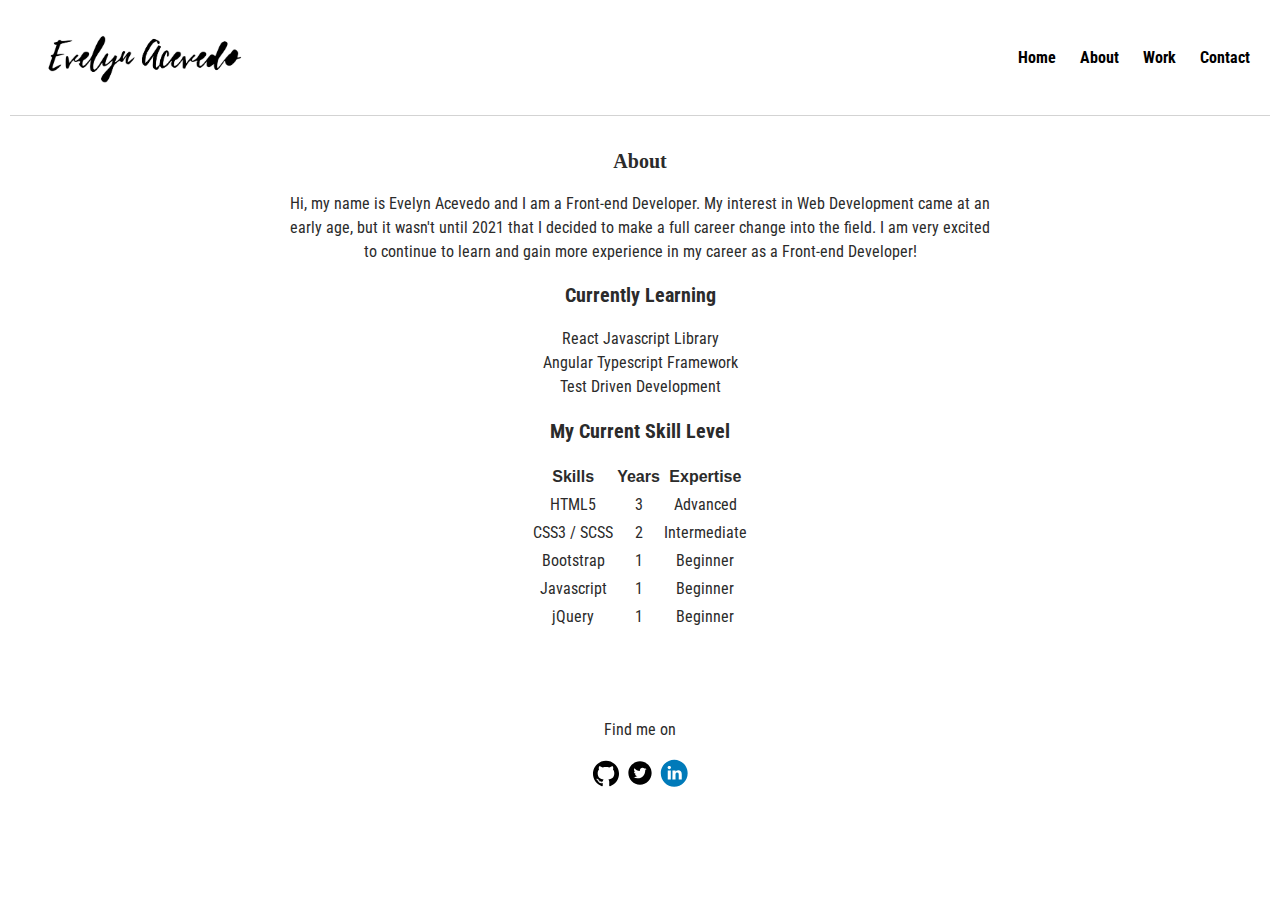
==== commit 82f243c5: "Editing content and styling" ====
--- a/about.html
+++ b/about.html
@@ -36,12 +36,12 @@
     <main class="about-page">
       <h1>About</h1>
       <p>
-        Hi, my name is Evelyn Acevedo and I am a Web Developer. My interest in Web Development came at an early age, but it wasn't until 2021 that I decided to make a full career change into the field. I am very excited to continue to learn and gain more experience in my career as a Front-end Developer!
+        Hi, my name is Evelyn Acevedo and I am a Front-end Developer. My interest in Web Development came at an early age, but it wasn't until 2021 that I decided to make a full career change into the field. I am very excited to continue to learn and gain more experience in my career as a Front-end Developer!
       </p>
       <h2>Currently Learning</h2>
       <ul>
-        <li>Front-end Development</li>
-        <li>Back-end Development</li>
+        <li>React Javascript Library</li>
+        <li>Angular Typescript Framework</li>
         <li>Test Driven Development</li>
       </ul>
       <h2>My Current Skill Level</h2>
@@ -55,17 +55,27 @@
         </thead>
         <tbody>
           <tr>
-            <td>HTML</td>
+            <td>HTML5</td>
             <td>3</td>
             <td>Advanced</td>
           </tr>
           <tr>
-            <td>CSS</td>
+            <td>CSS3 / SCSS</td>
             <td>2</td>
             <td>Intermediate</td>
           </tr>
           <tr>
+            <td>Bootstrap</td>
+            <td>1</td>
+            <td>Beginner</td>
+          </tr>
+          <tr>
             <td>Javascript</td>
+            <td>1</td>
+            <td>Beginner</td>
+          </tr>
+          <tr>
+          <td>jQuery</td>
             <td>1</td>
             <td>Beginner</td>
           </tr>
--- a/css/style.production.css
+++ b/css/style.production.css
@@ -24,7 +24,7 @@
 }
 
 main {
-  background-color: #89a9b0;
+  background-color:#92b7bf;
   border: 1px solid gray;
   margin-top: 20px;
 }
@@ -213,8 +213,15 @@
   border-radius: 50%; /* created a round image */
   box-shadow: black;
 }
+
+.button {
+  background-color: #dce0e0;
+  color: #000;
+  margin-top: 0;
+  width: 10%;
+}
 .icons h3 {
-  margin: 3px;
+  margin: 12px 3px 0;
   padding-left: 10px;
 }
 
@@ -254,6 +261,7 @@
 /* -- WORK PAGE -------------------------------------------- */
 
 .work-page {
+  background-color: #fff;
   border-radius: 50px;
   padding: 15px;
 }
@@ -317,6 +325,10 @@
   /* border: 1px solid black; */
 }
 
+label {
+  font-size: 17px;
+  font-weight: bolder;
+}
 
 /* -- Responsive CSS Rules ------------------------------------- */
 @media all and (max-width:750px) {
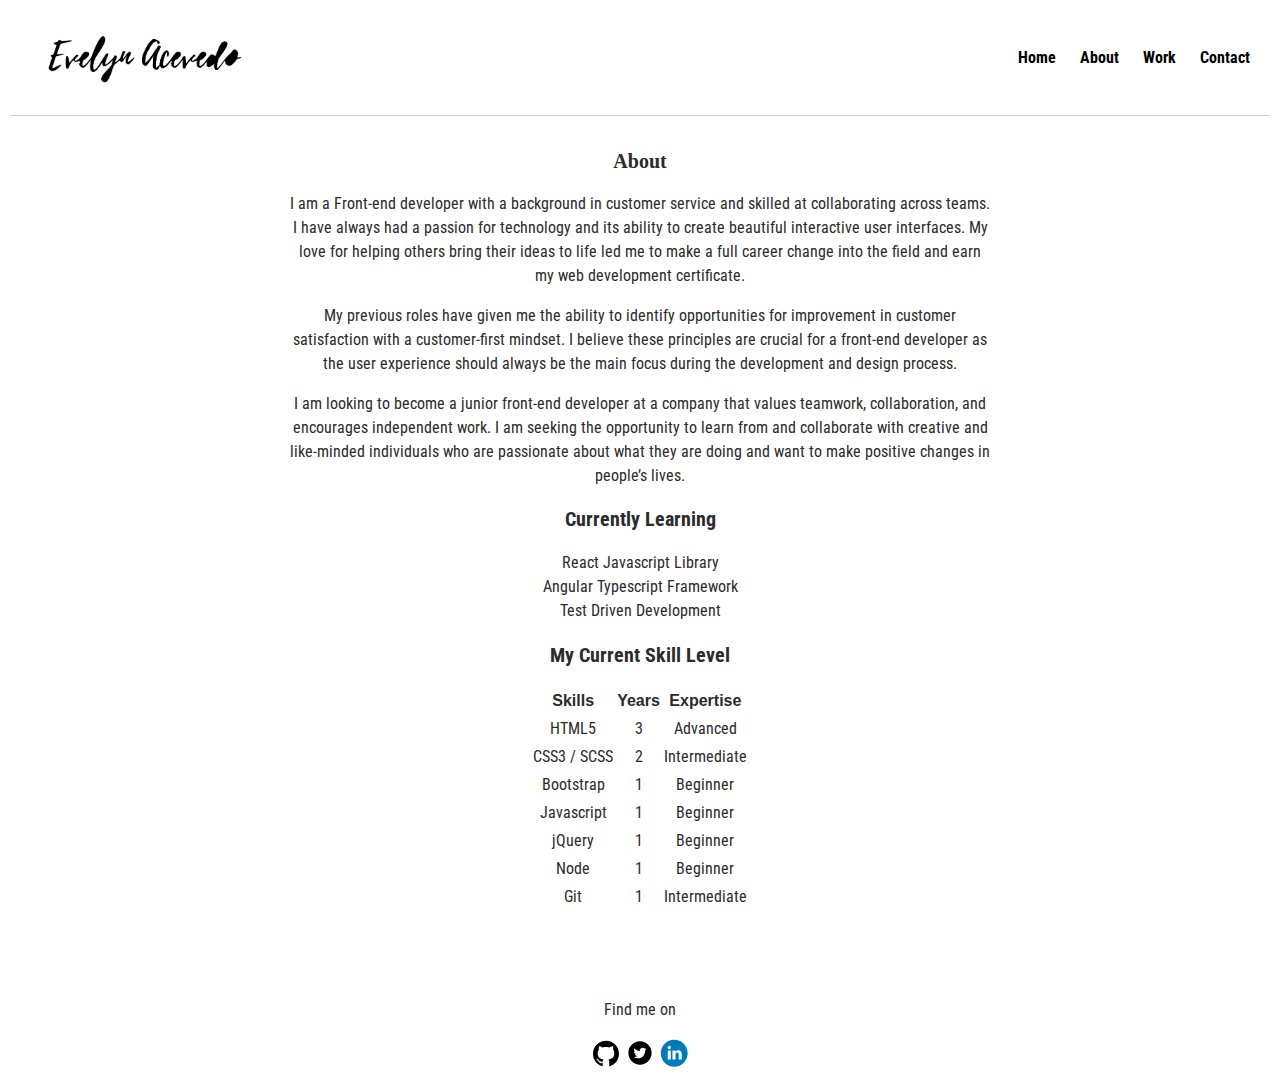
==== commit f184ec54: "Adjusted profile sizing & Removed work items" ====
--- a/about.html
+++ b/about.html
@@ -36,7 +36,14 @@
     <main class="about-page">
       <h1>About</h1>
       <p>
-        Hi, my name is Evelyn Acevedo and I am a Front-end Developer. My interest in Web Development came at an early age, but it wasn't until 2021 that I decided to make a full career change into the field. I am very excited to continue to learn and gain more experience in my career as a Front-end Developer!
+        I am a Front-end developer with a background in customer service and skilled at collaborating across teams. I have always had a passion for technology and its ability to create beautiful interactive user interfaces. My love for helping others bring their ideas to life led me to make a full career change into the field and earn my web development certificate.
+      </p>
+      <p>
+        My previous roles have given me the ability to identify opportunities for improvement in customer satisfaction with a customer-first mindset. I believe these principles are crucial for a front-end developer as the user experience should always be the main focus during the development and design process.
+      </p>
+      <p>
+        I am looking to become a junior front-end developer at a company that values teamwork, collaboration, and encourages independent work. I am seeking the opportunity to learn from and collaborate with creative and like-minded individuals who are passionate about what they are doing and want to make positive changes in people’s lives.
+
       </p>
       <h2>Currently Learning</h2>
       <ul>
@@ -79,6 +86,16 @@
             <td>1</td>
             <td>Beginner</td>
           </tr>
+          <tr>
+            <td>Node</td>
+              <td>1</td>
+              <td>Beginner</td>
+            </tr>
+            <tr>
+              <td>Git</td>
+                <td>1</td>
+                <td>Intermediate</td>
+              </tr>
         </tbody>
       </table>
       <!-- <a href="files/cv.pdf" class="button" download>Download my Resume</a> -->
@@ -91,11 +108,11 @@
     <footer class="page-footer">
       <p>Find me on</p>
       <div class="social-media"> <!-- making the icons it's own single element/div to target it in CSS using Flexbox easier -->
-      <a href="https://github.com/acevelyn"><img src="Img/github_icon.svg" alt="Github">
+      <a href="https://github.com/acevelyn" target="_blank"><img src="Img/github_icon.svg" alt="Github">
       </a>
-      <a href="https://twitter.com/evelynacev"><img src="Img/twitter_icon.svg" alt="Twitter">
+      <a href="https://twitter.com/evelynacev" target="_blank"><img src="Img/twitter_icon.svg" alt="Twitter">
       </a>
-      <a href="https://www.linkedin.com/in/evelyn-acevedo-176b13212/"><img src="Img/linkedin_icon.svg" alt="LinkedIn">
+      <a href="https://www.linkedin.com/in/evelyn-acevedo-176b13212/" target="_blank"><img src="Img/linkedin_icon.svg" alt="LinkedIn">
       </a></div>
     </footer>
   </body>
--- a/css/style.production.css
+++ b/css/style.production.css
@@ -26,7 +26,7 @@
 main {
   background-color:#92b7bf;
   border: 1px solid gray;
-  margin-top: 20px;
+  margin: 40px;
 }
 
 h1 {
@@ -191,15 +191,16 @@
 }
 
 .profile {
-  max-width: 520px; /* will keep the profile box from exceedng 700px */
+  max-width: 500px; /* will keep the profile box from exceedng 700px */
   margin: 0 auto; /* will center the profile box */
   padding-top: 20px;
   border-radius: 85%;
   /* background-color: darkgray; */
 }
-.profile h1 {
+.profile-content h1 {
   text-align: left;
   margin-bottom: 0;
+  padding:0;
   font-size: 25px;
 }
 .profile h2 {
@@ -207,10 +208,10 @@
 }
 .profile__portrait {
   float: left; /* moved the image to float left near the text instead of on top */
-  width: 230px; /* adjusted the size of the image */
+  width: 290px; /* adjusted the size of the image */
   height: 300px;
   margin-right: 15px; /* created space between welcome text and img */
-  border-radius: 50%; /* created a round image */
+  border-radius: 100%; /* created a round image */
   box-shadow: black;
 }
 
@@ -344,14 +345,64 @@
   }
 }
 @media all and (min-width:500px) and (max-width:750px){
+  /* .profile-content {
+    clear: both;
+    text-align: center;
+    border: 1px solid red;
+  } */
   .grid {
     -ms-grid-columns: 1fr 10px 1fr;
     grid-template-columns: 1fr 1fr;
   }
 }
-@media all and (max-width: 500px){
+@media all and (max-width: 600px){
+
+  main {
+    background-color: #fff;
+    border: none;
+  }
+
+  /* .profile__portrait {
+    clear: both;
+    text-align: center;
+    border: 10px solid #92b7bf;
+  } */
+
+  .home-page {
+    text-align: center;
+  }
+
+  .profile-content, .profile-content h1 {
+    text-align: center;
+  }
+
+  .profile__portrait {
+    /* clear: both; */
+    border: 10px solid #92b7bf;
+    /* text-align: center; */
+    margin-bottom: 10px;
+  }
+
+  /* .profile-content, .profile-content h1 {
+    clear: both;
+    text-align: center;
+    border: 1px solid red; 
+  } */
+
   .grid {
     -ms-grid-columns: 1fr;
     grid-template-columns: 1fr;
   }
 }
+
+@media all and (max-width: 520px){
+
+  .profile__portrait {
+    clear: both;
+    text-align: center;
+  }
+
+  .profile-content, .profile-content h1 {
+    clear:both;
+  }
+}
